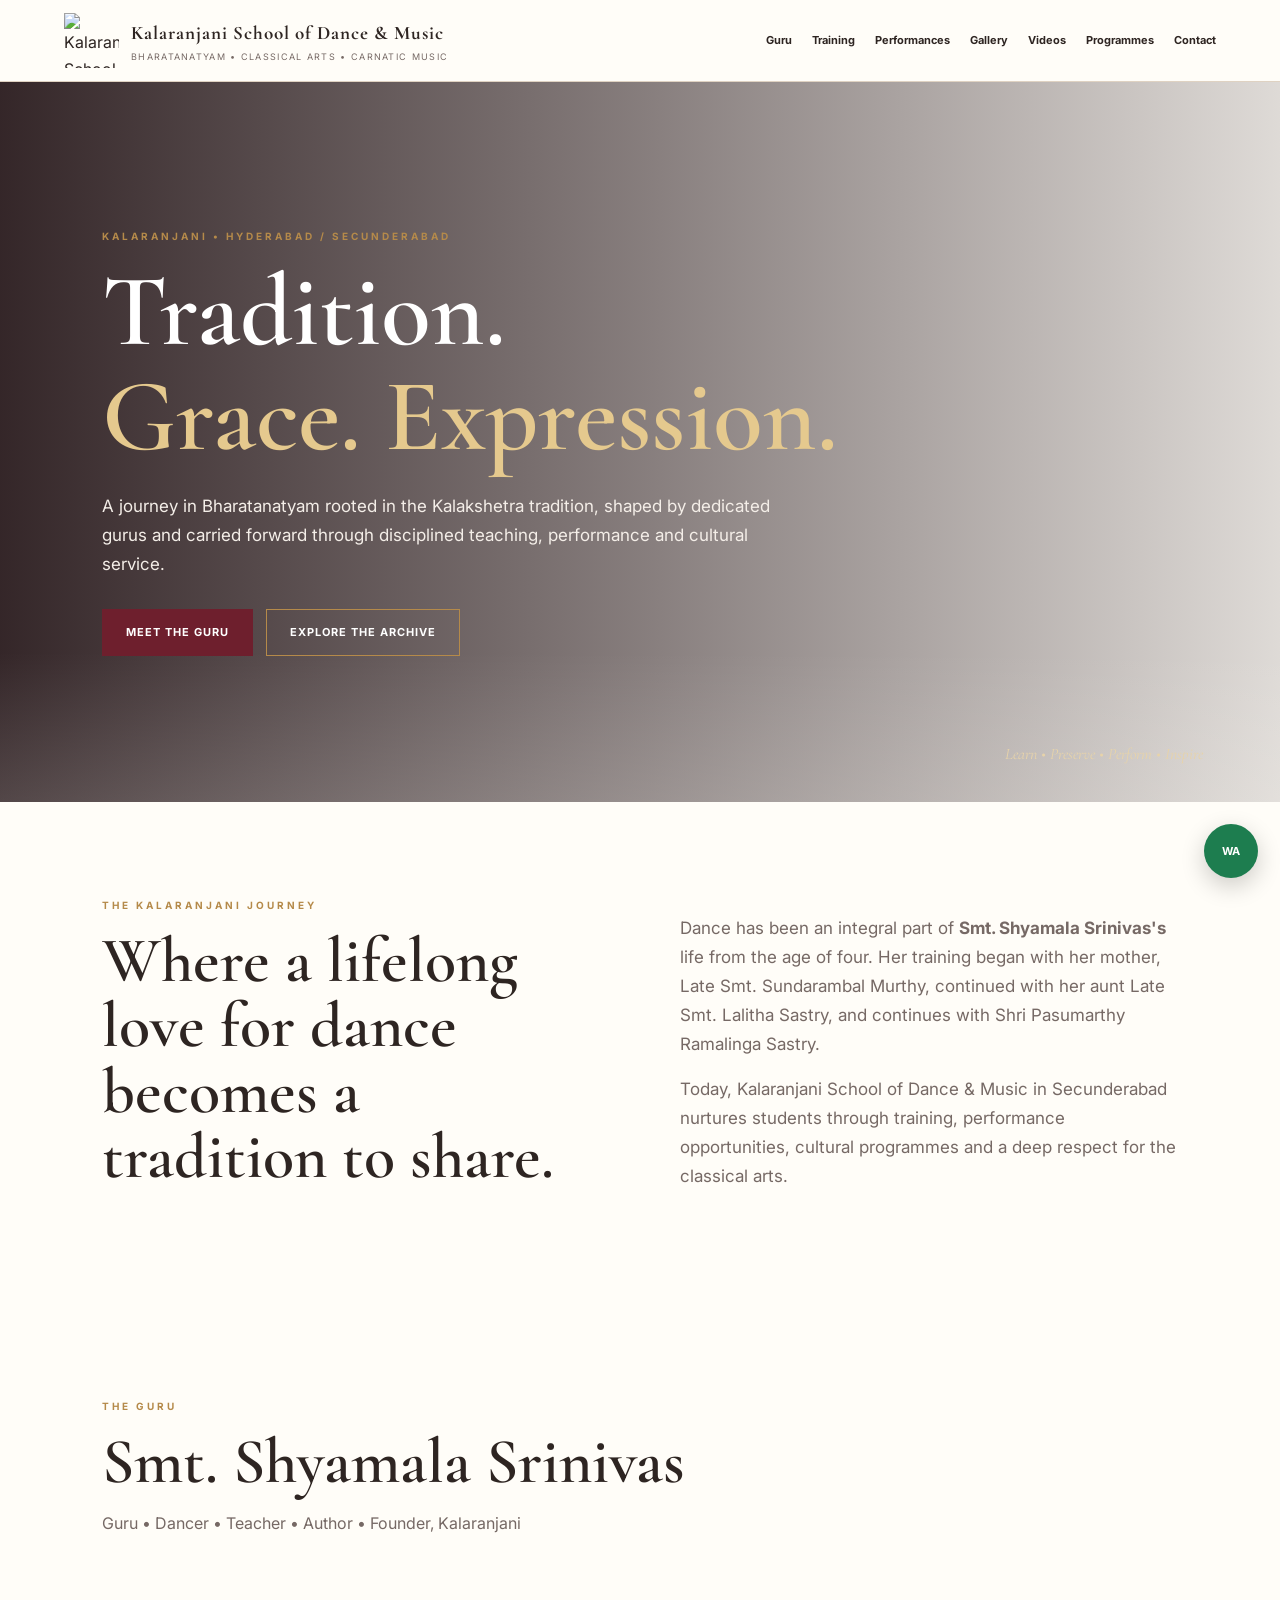
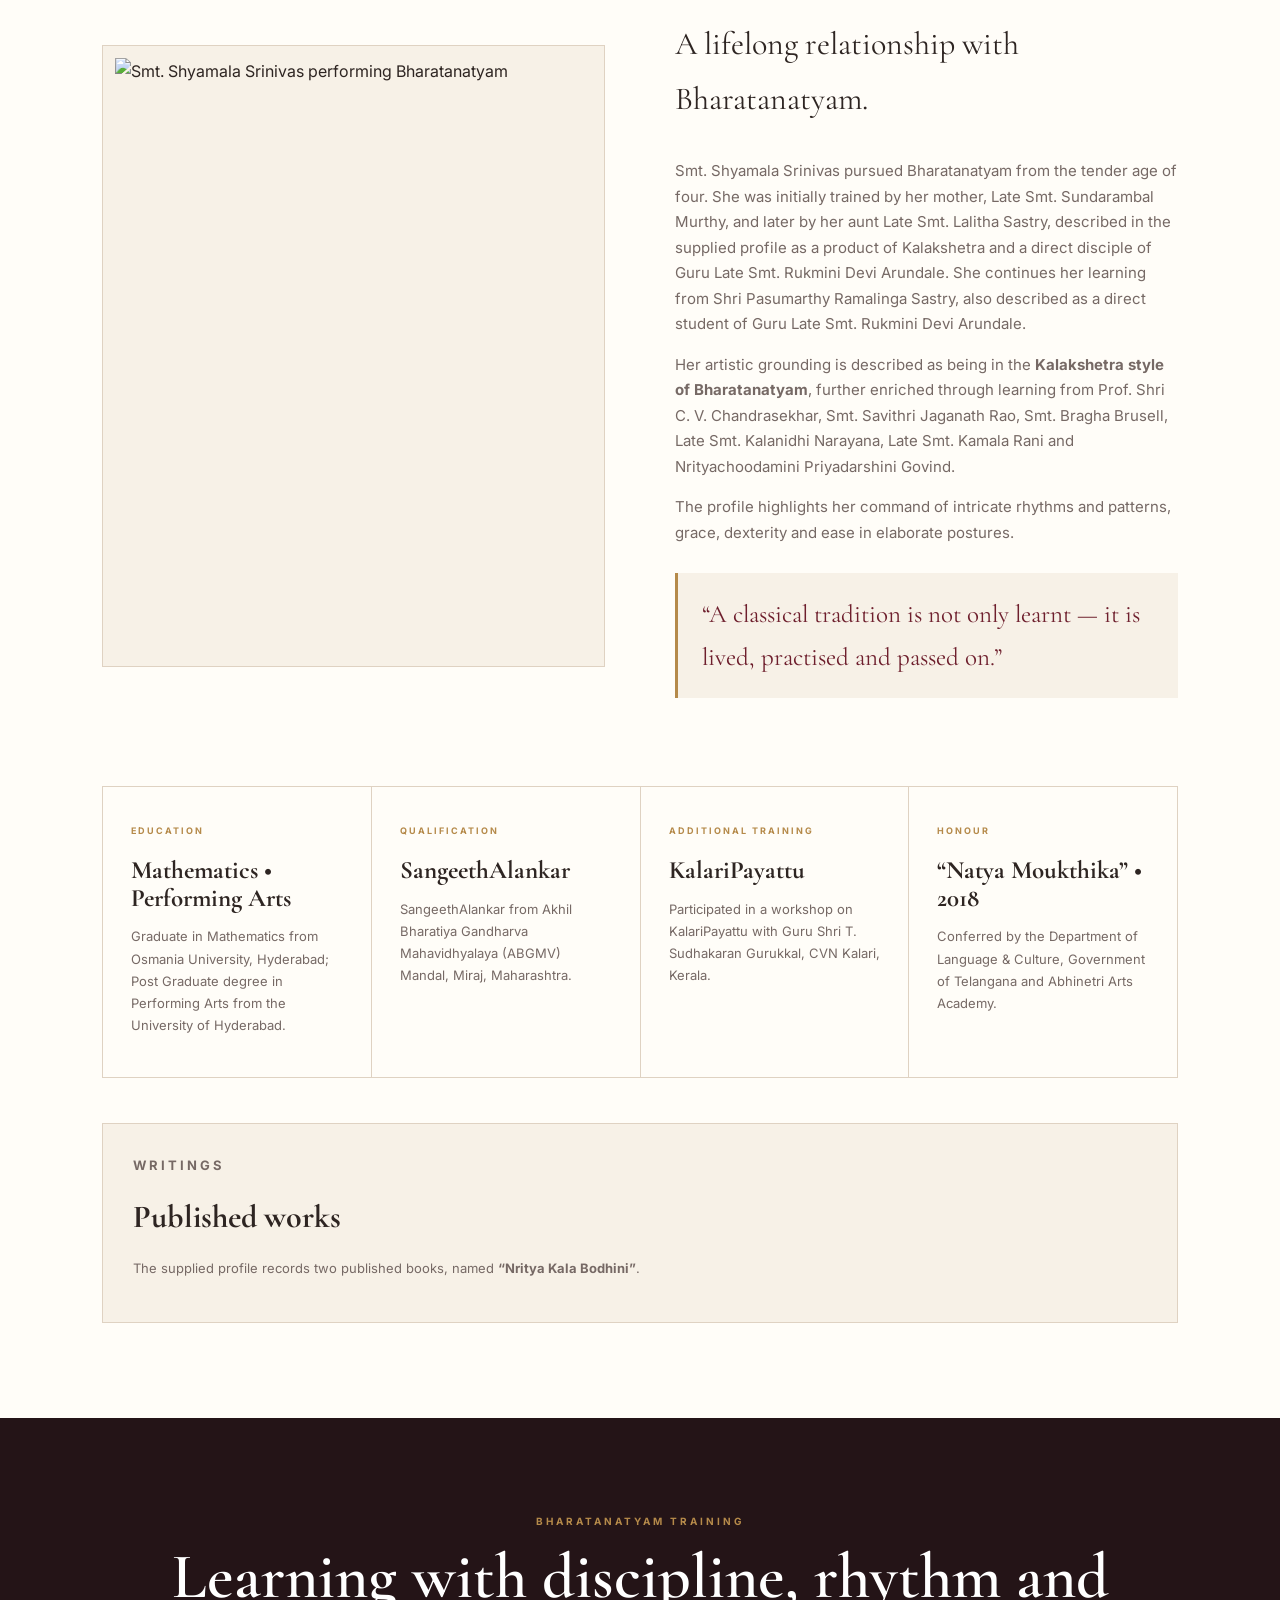
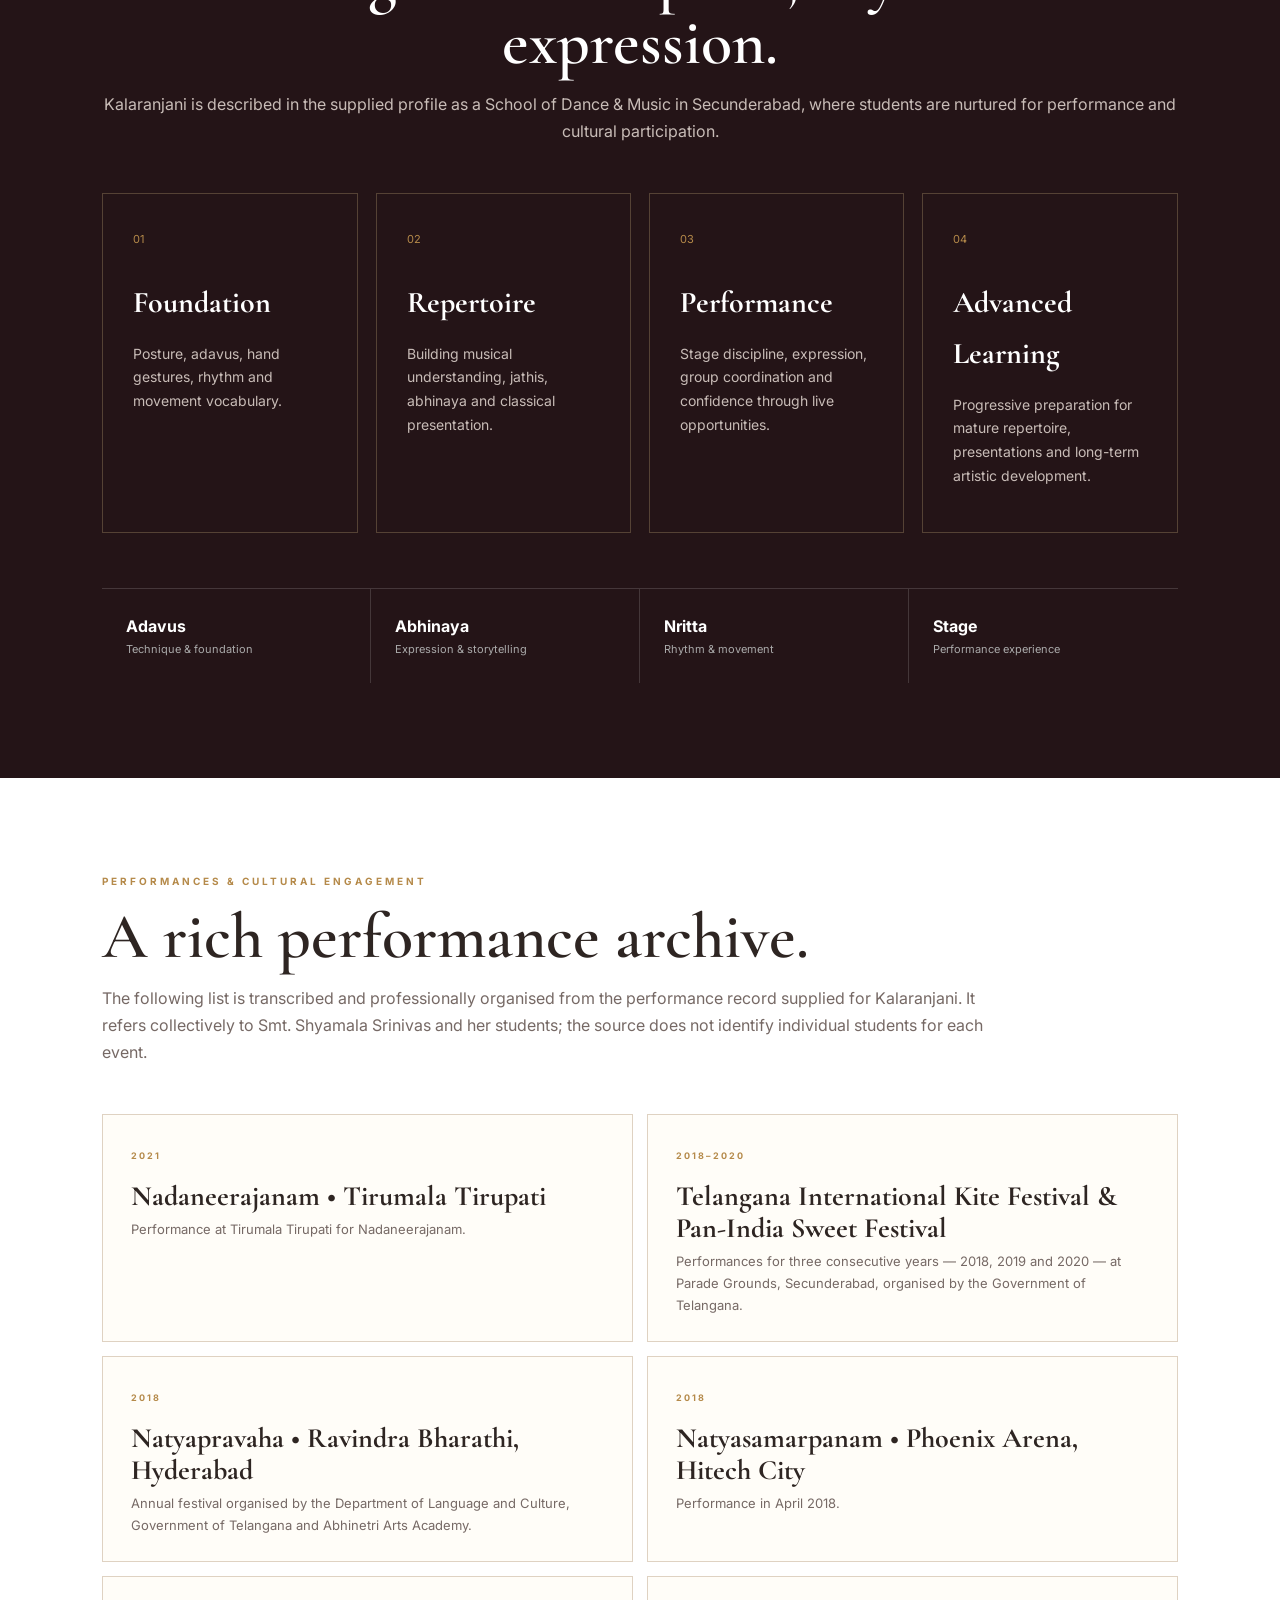
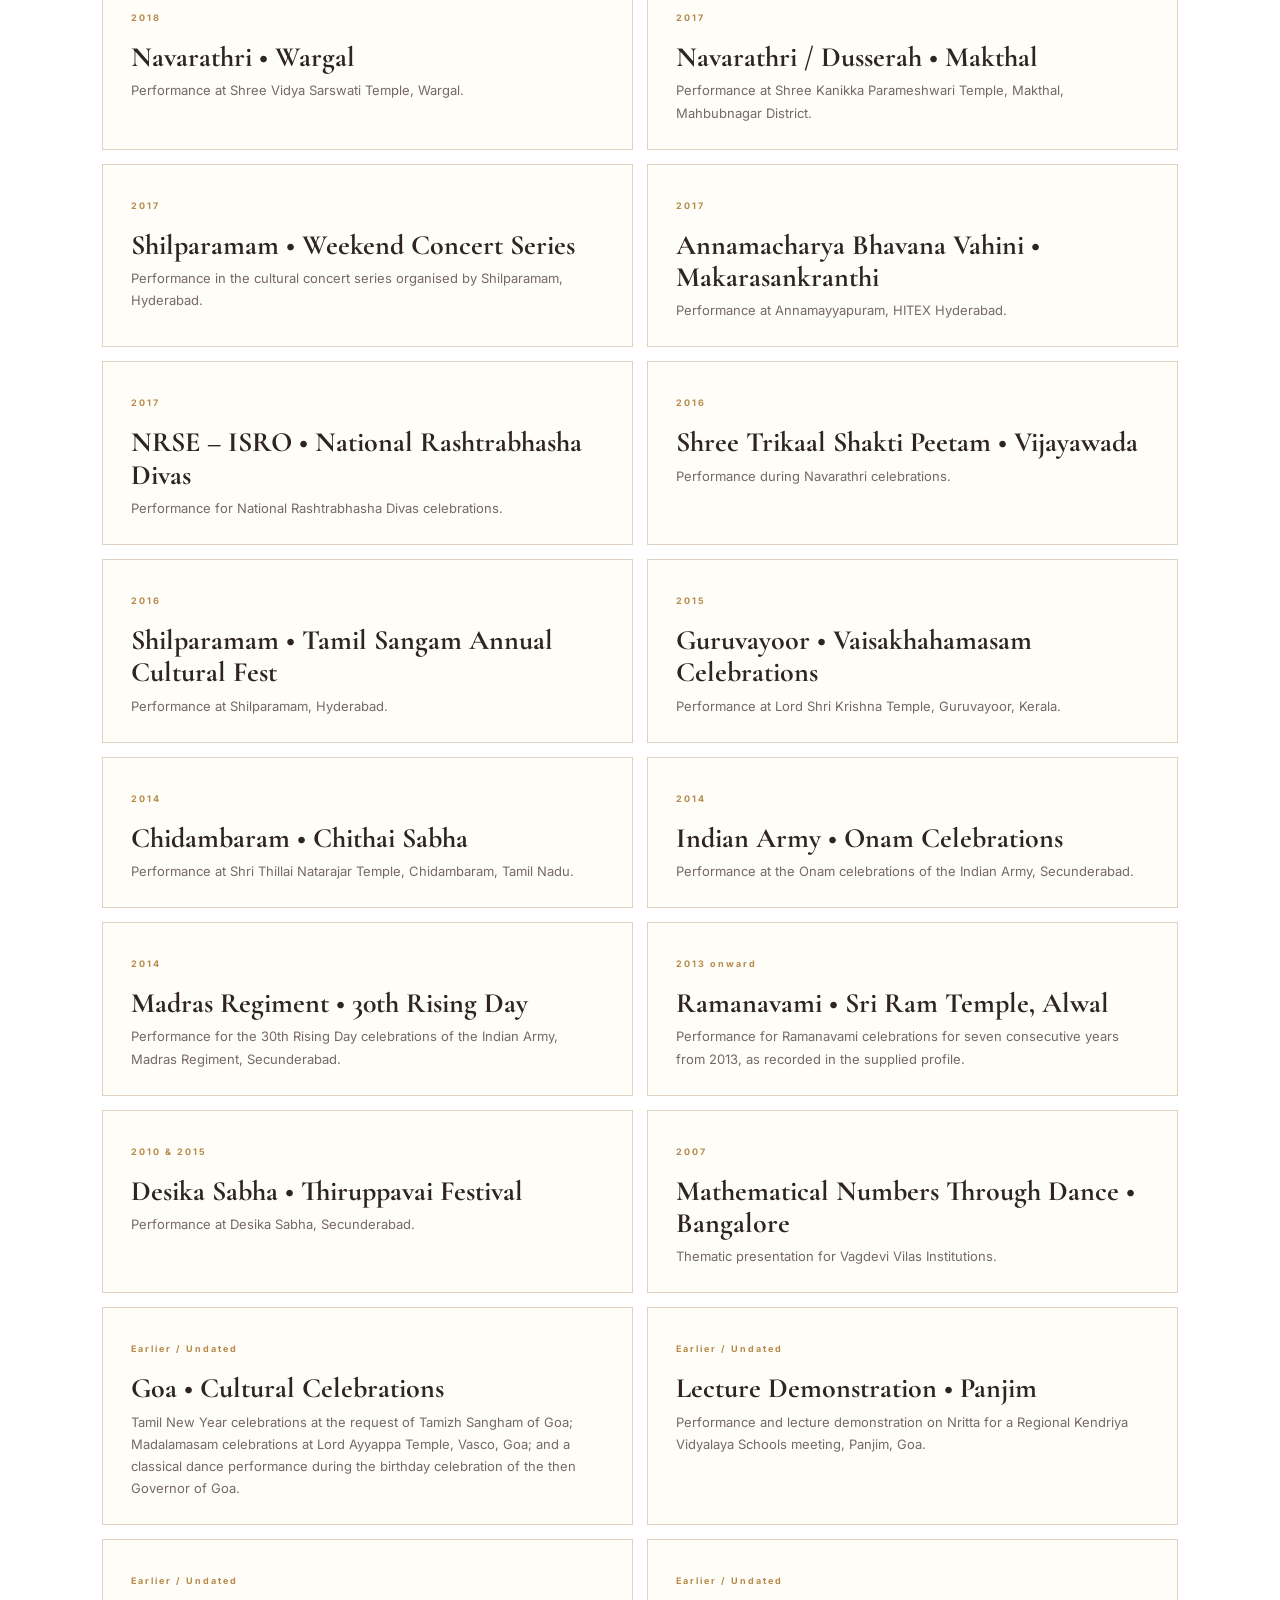
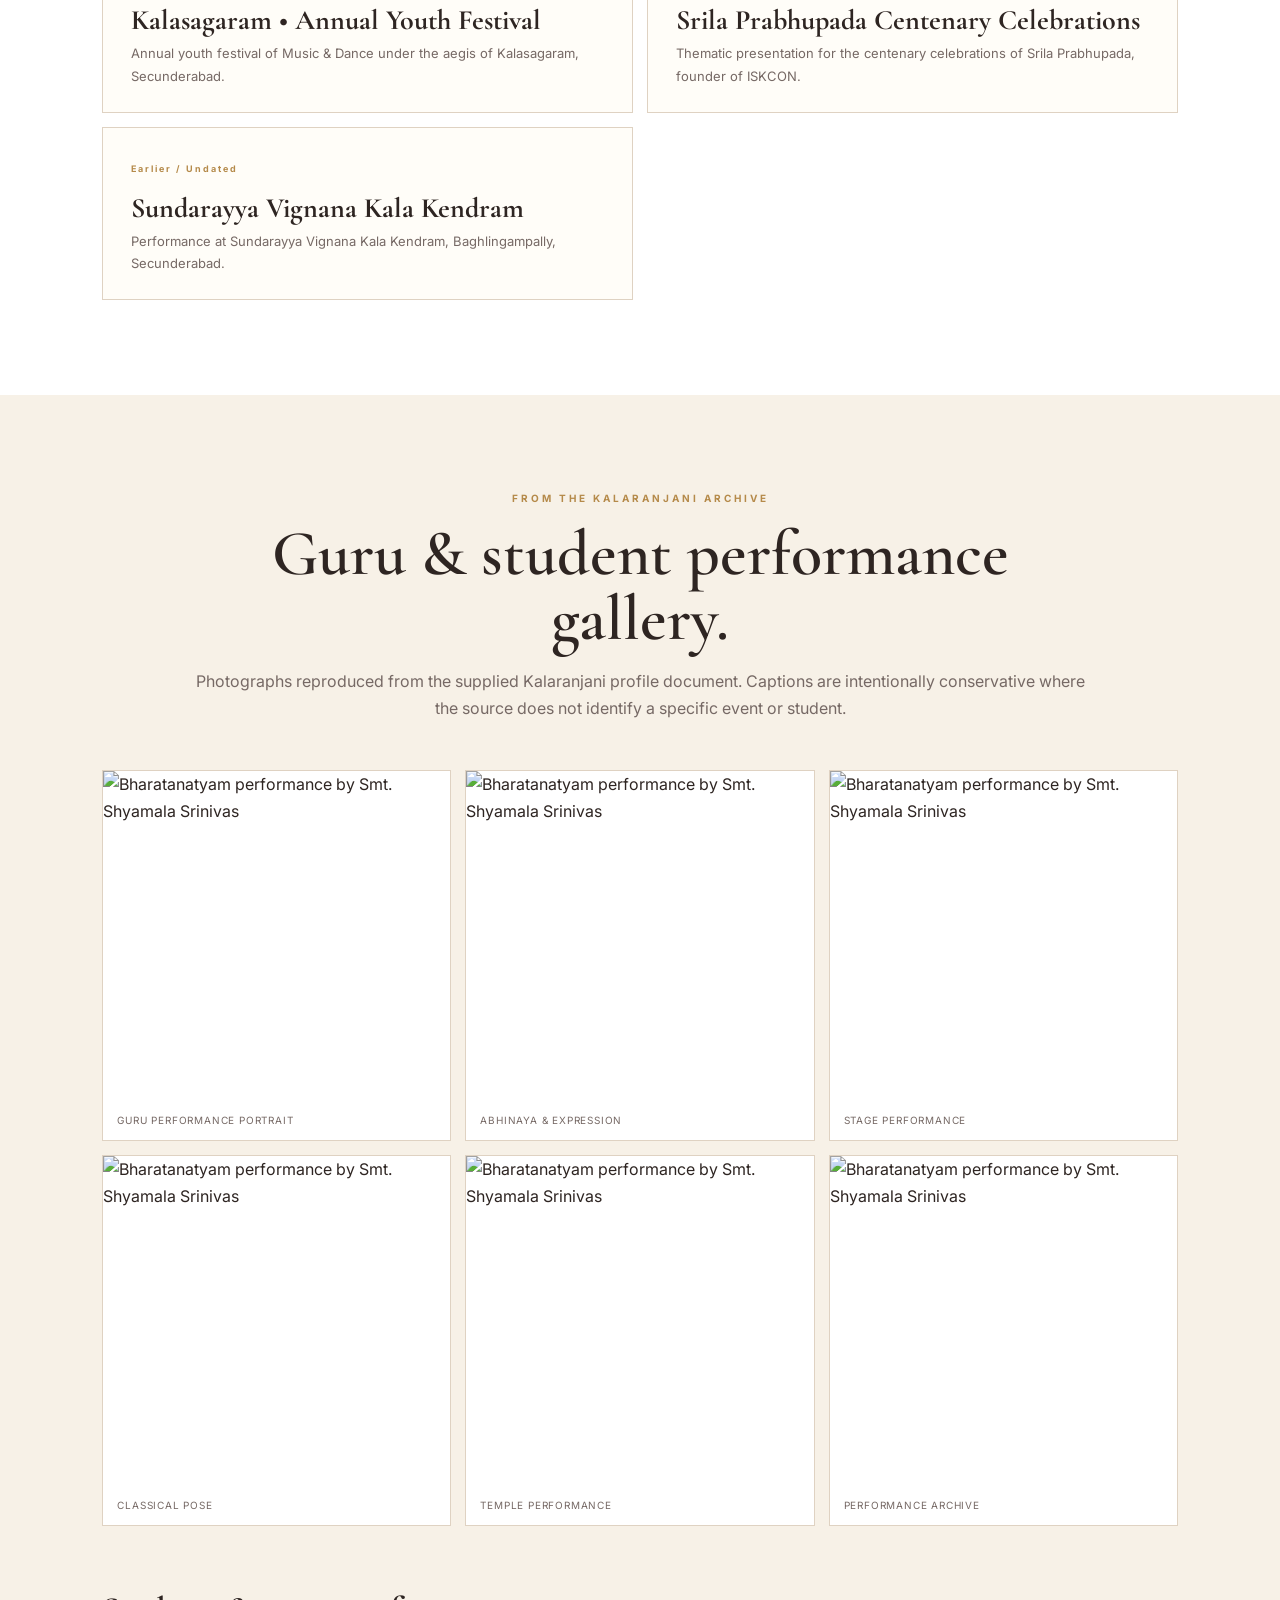
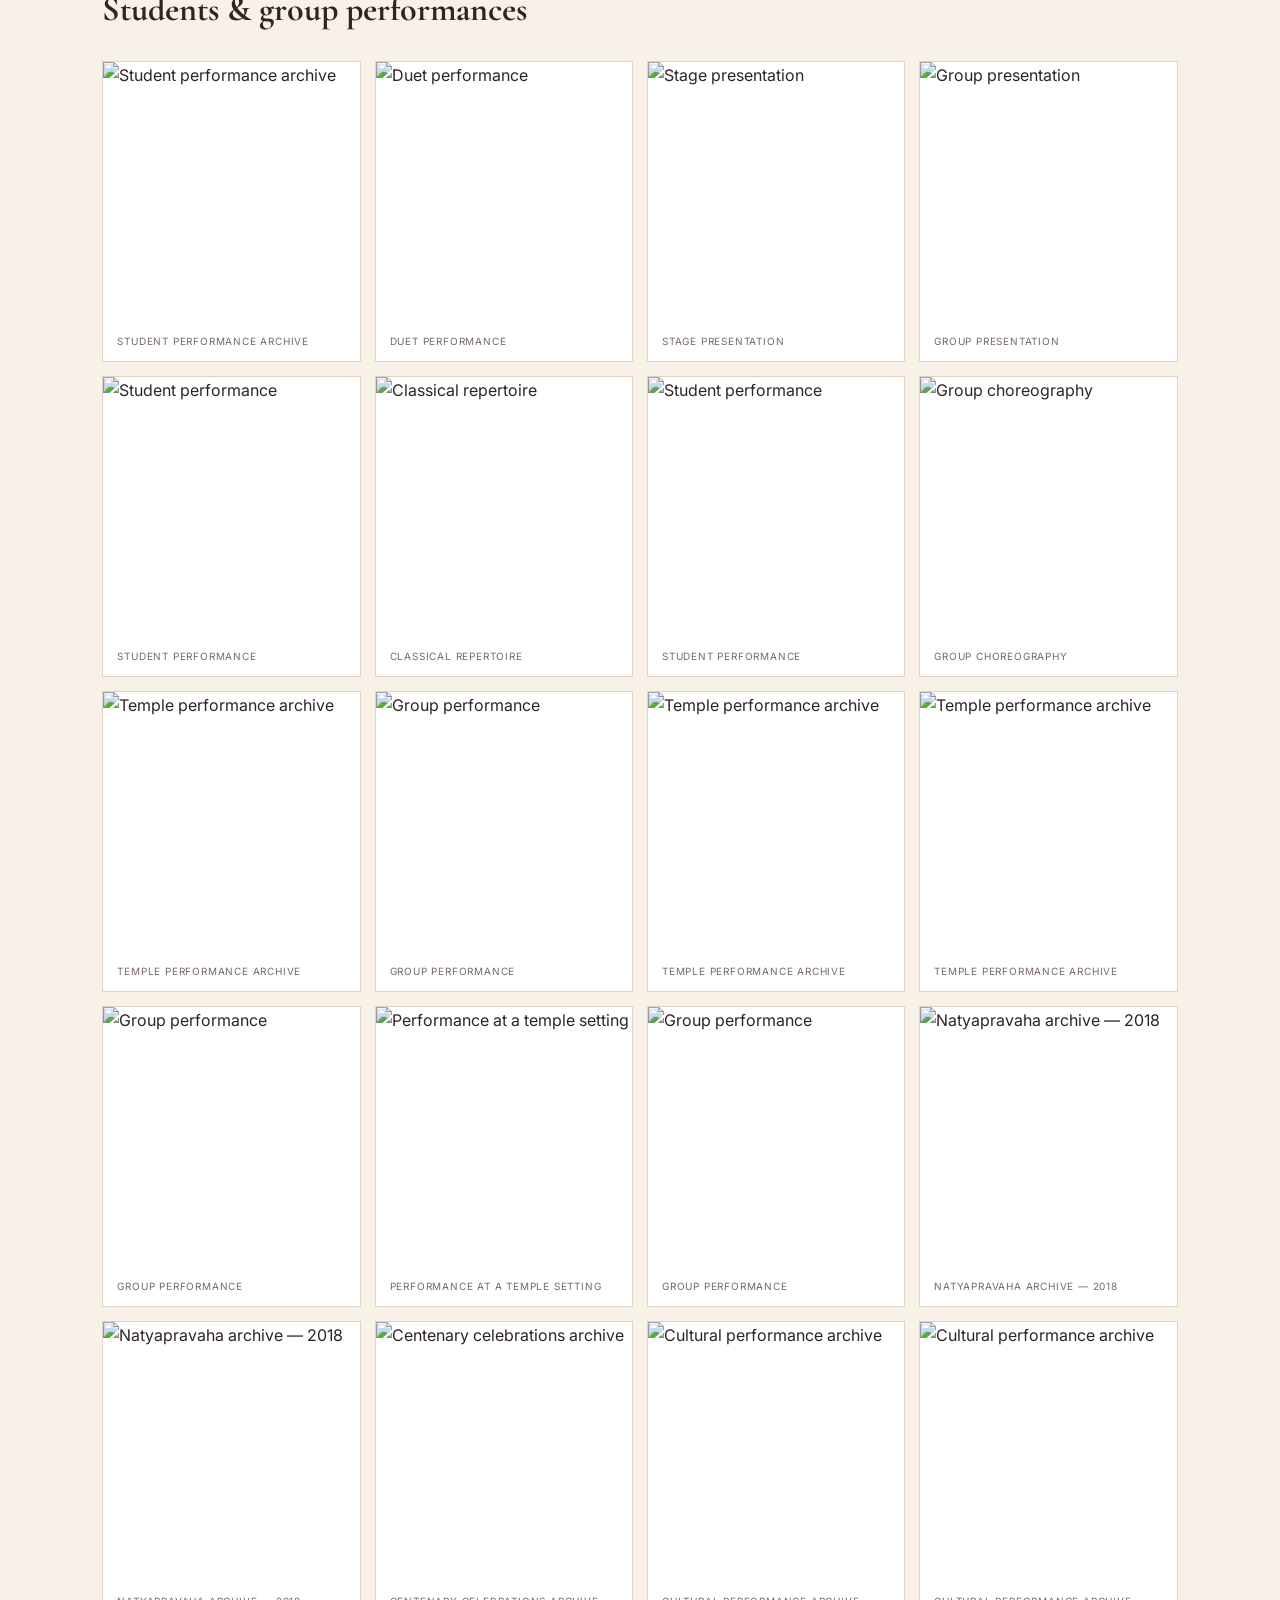
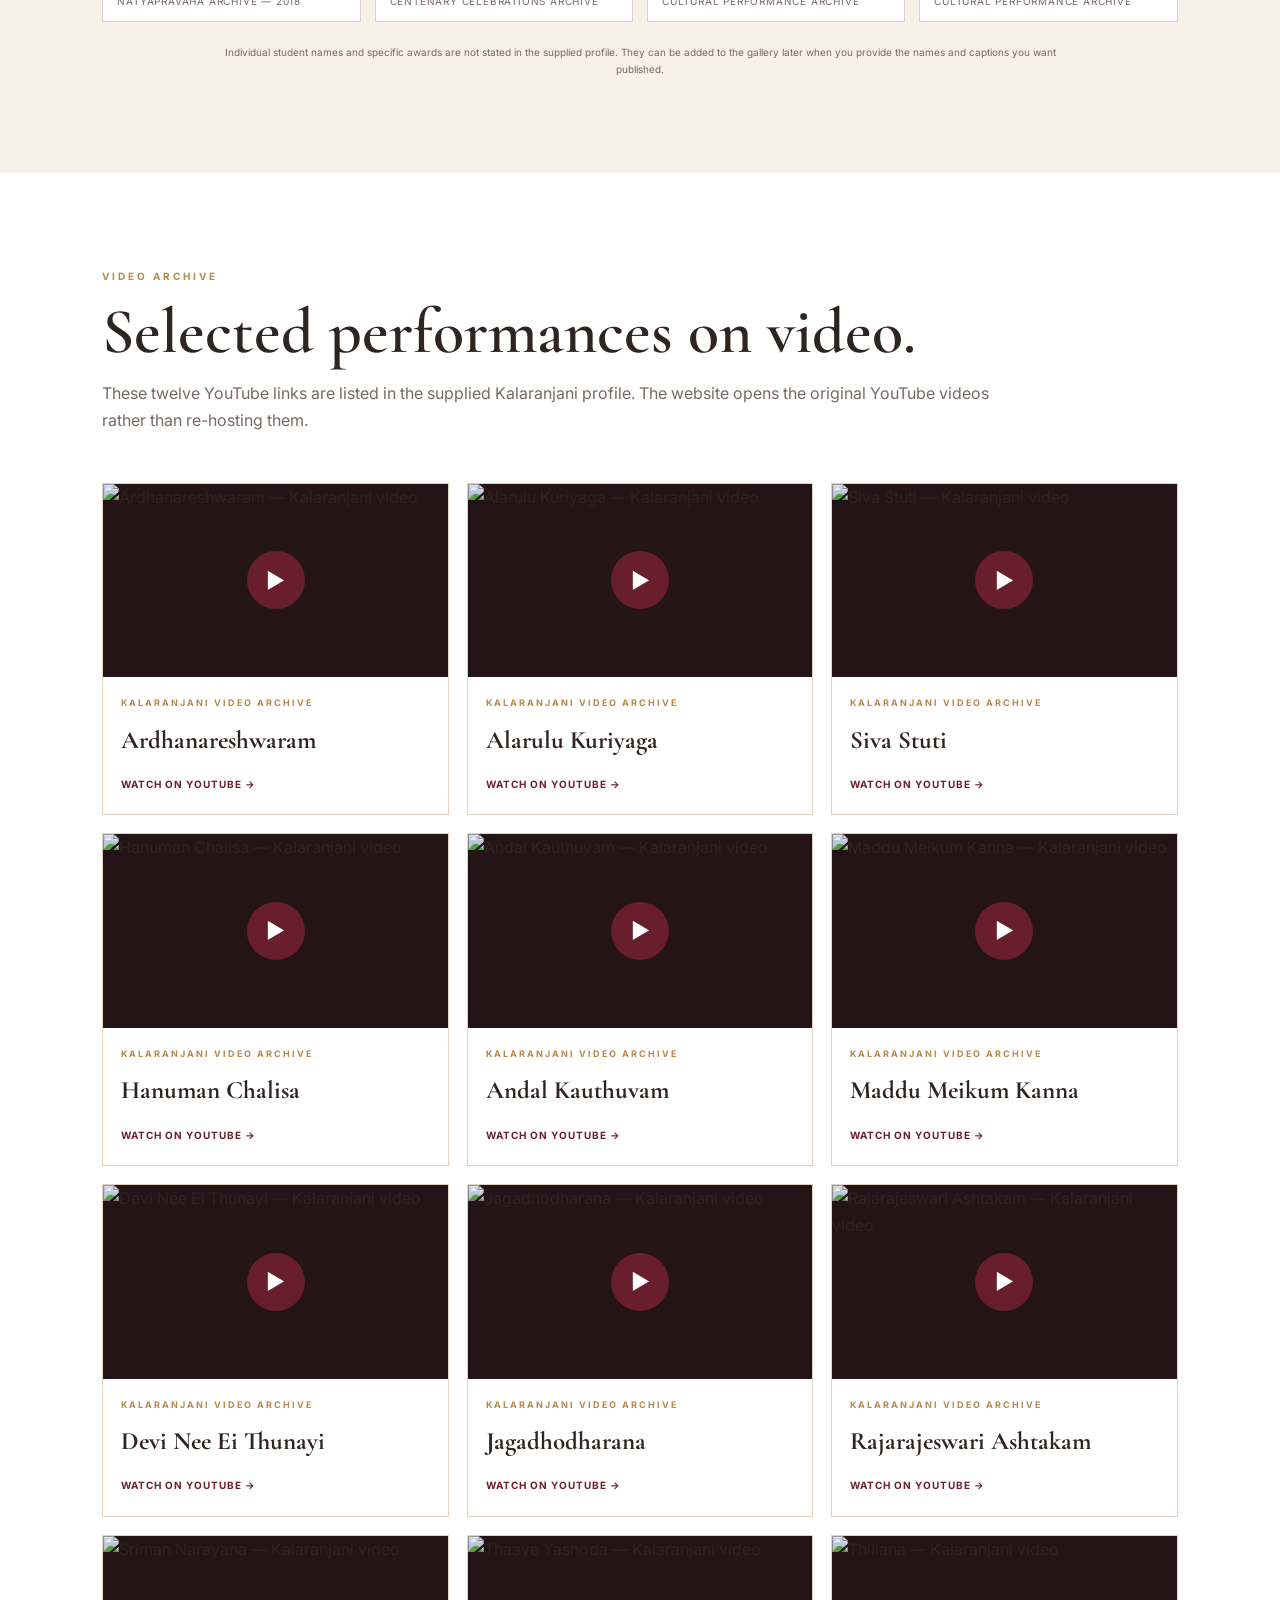
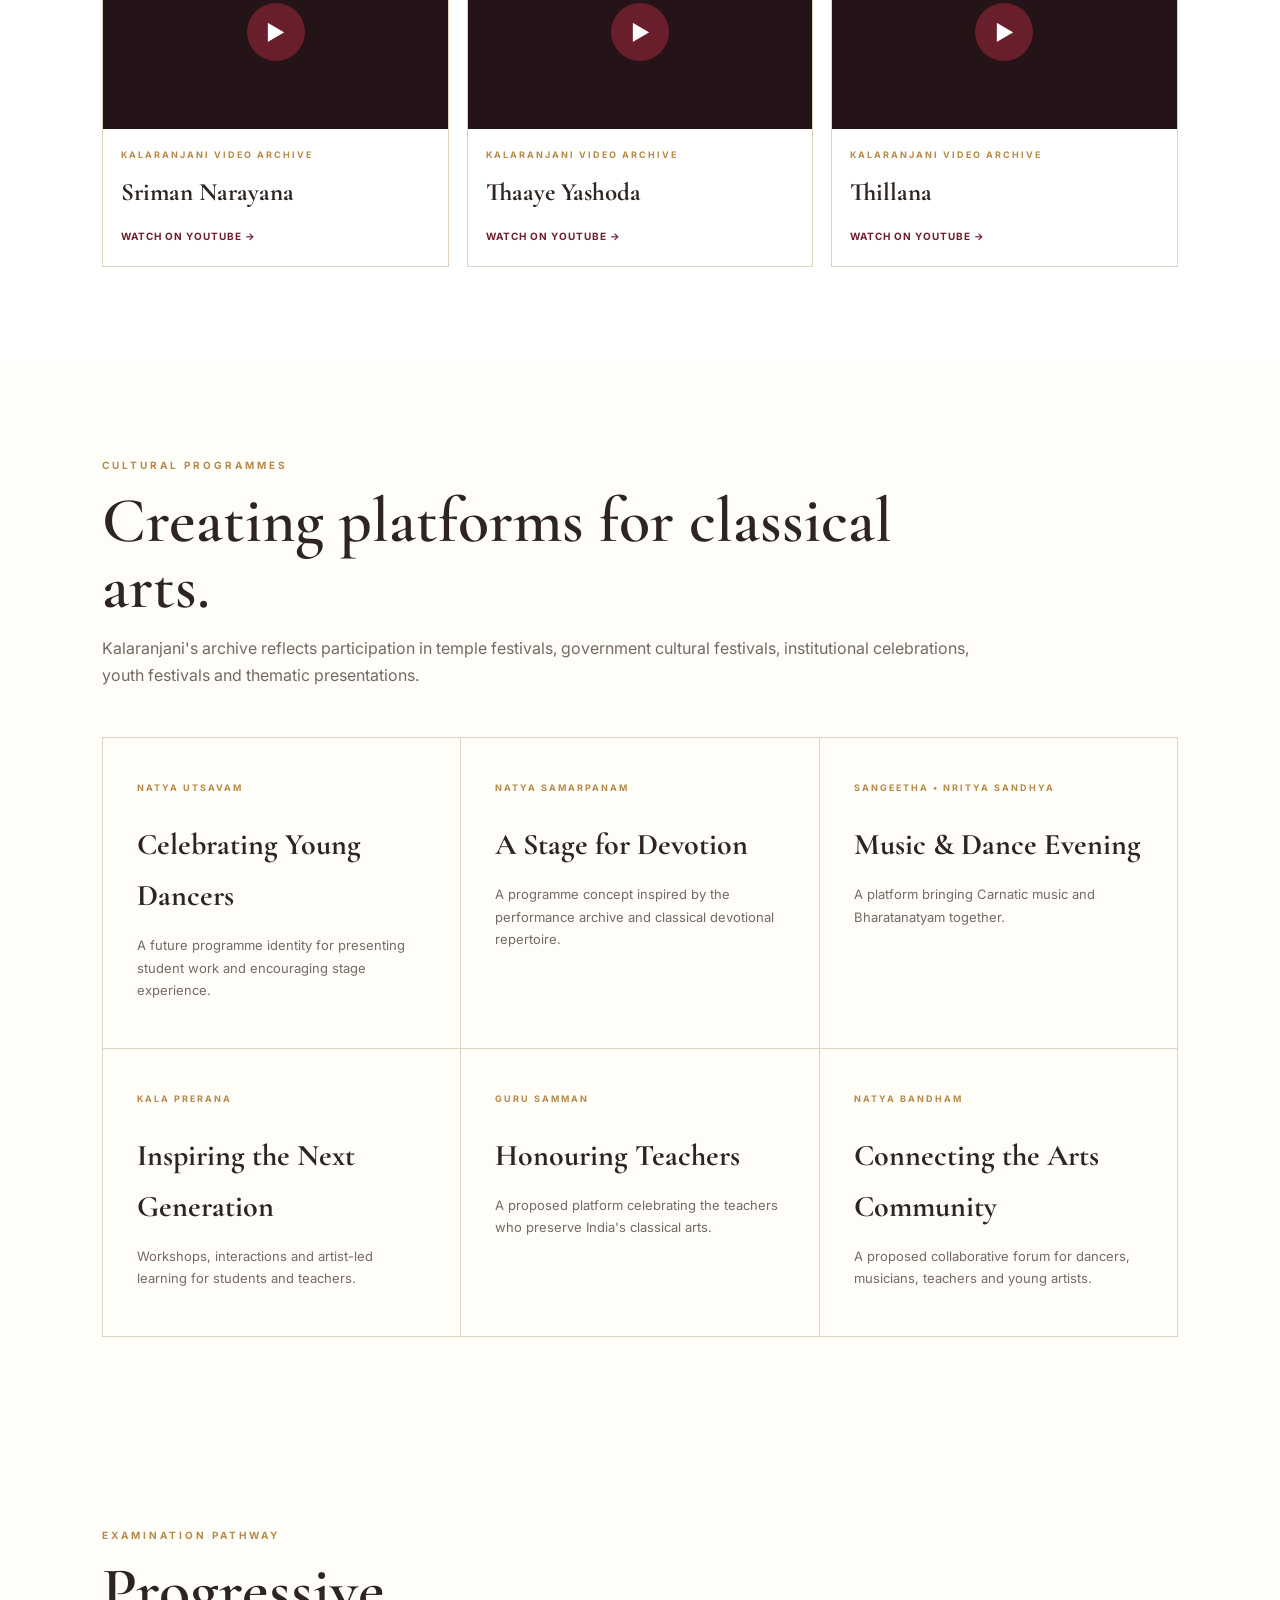
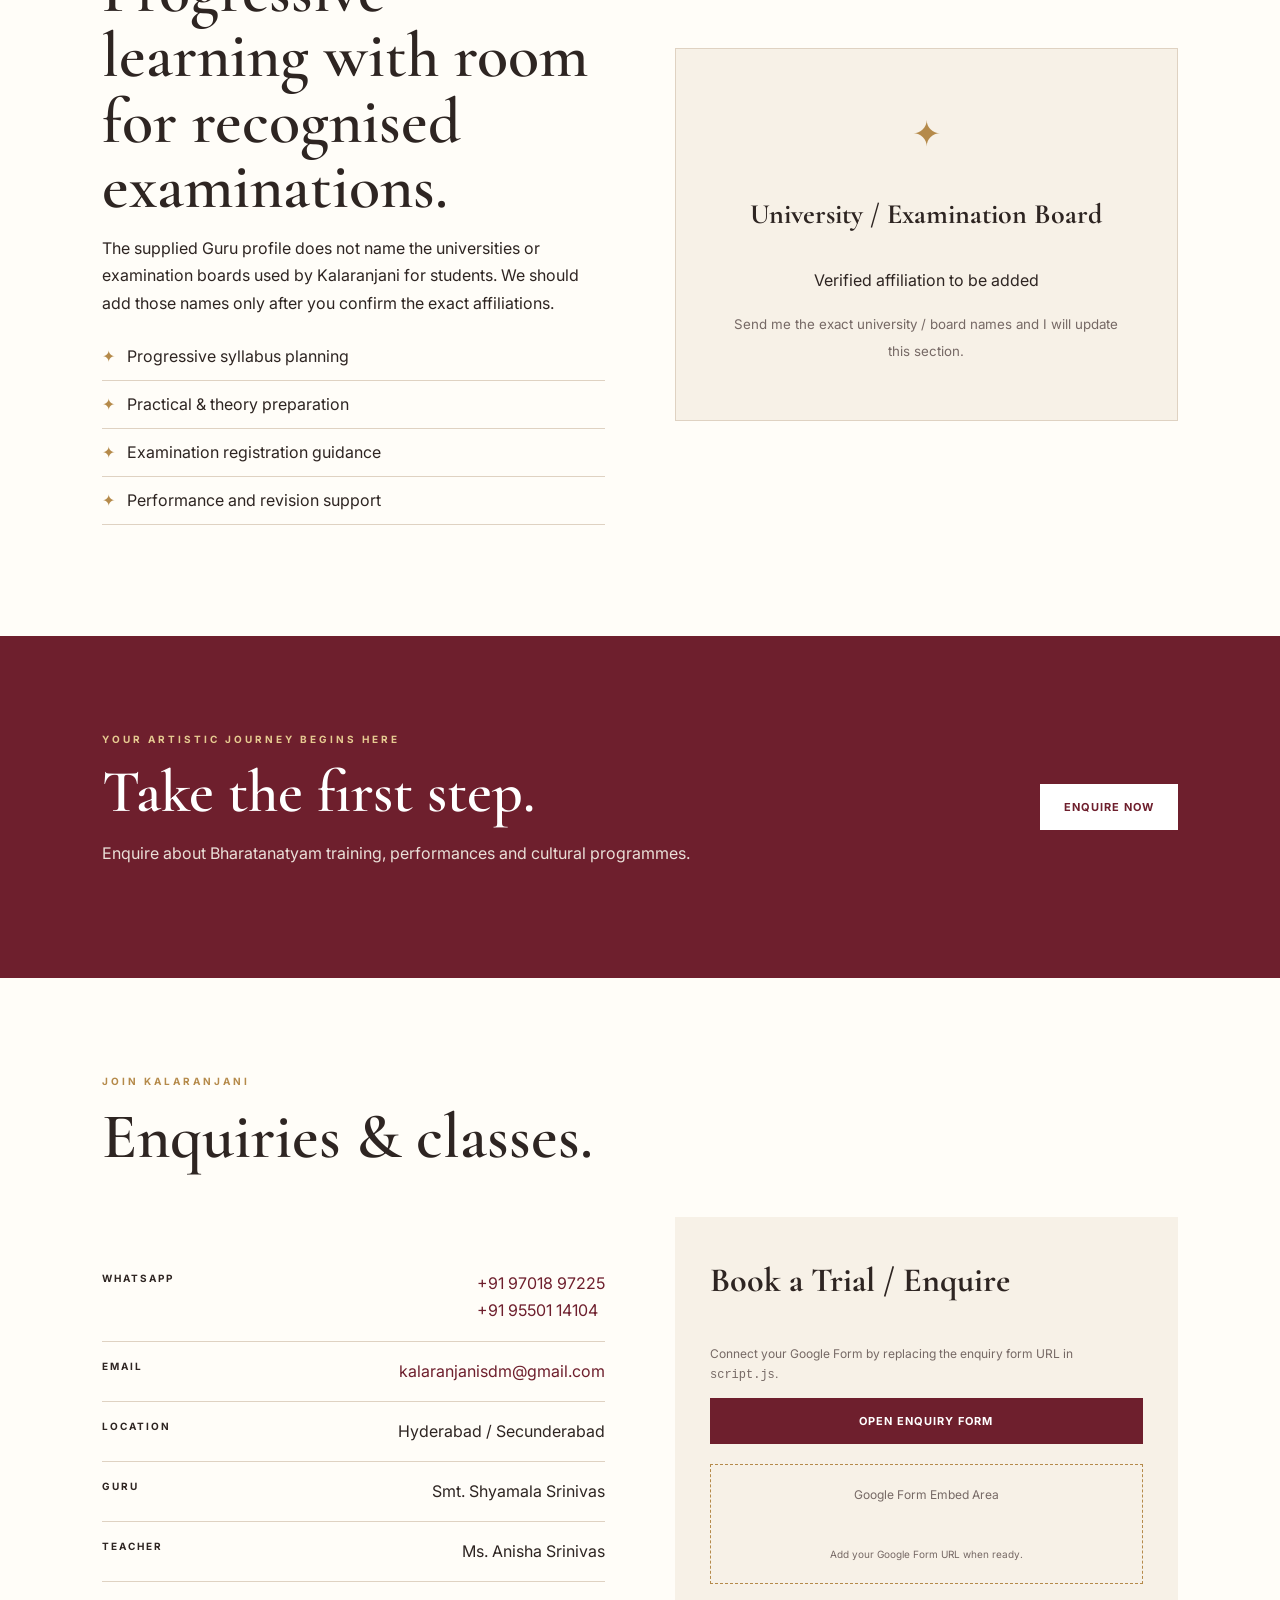
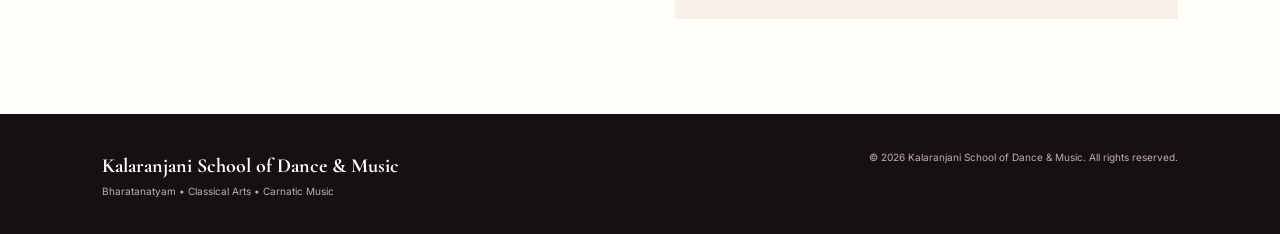
==== index.html @ af8e62bd "Add files via upload" ====
<!DOCTYPE html>
<html lang="en">
<head>
  <meta charset="UTF-8">
  <meta name="viewport" content="width=device-width, initial-scale=1.0">
  <meta name="description" content="Kalaranjani School of Dance & Music — Bharatanatyam training under Guru Smt. Shyamala Srinivas, student performances, cultural programmes and classical arts. Hyderabad / Secunderabad.">
  <title>Kalaranjani School of Dance & Music | Guru Smt. Shyamala Srinivas</title>
  <link rel="preconnect" href="https://fonts.googleapis.com">
  <link rel="preconnect" href="https://fonts.gstatic.com" crossorigin>
  <link href="https://fonts.googleapis.com/css2?family=Cormorant+Garamond:wght@500;600;700&family=Inter:wght@400;500;600;700&display=swap" rel="stylesheet">
  <link rel="stylesheet" href="style.css">
</head>
<body>
<header class="site-header">
  <a class="brand" href="#home">
    <img src="assets/kalaranjani-logo.png" alt="Kalaranjani School of Dance & Music logo">
    <div><strong>Kalaranjani School of Dance & Music</strong><span>Bharatanatyam • Classical Arts • Carnatic Music</span></div>
  </a>
  <button class="menu-toggle" aria-label="Open menu">☰</button>
  <nav class="nav">
    <a href="#guru">Guru</a><a href="#training">Training</a><a href="#performances">Performances</a>
    <a href="#gallery">Gallery</a><a href="#videos">Videos</a><a href="#programmes">Programmes</a><a href="#contact">Contact</a>
  </nav>
</header>

<main>
<section id="home" class="hero">
  <div class="hero-content">
    <p class="eyebrow">KALARANJANI • HYDERABAD / SECUNDERABAD</p>
    <h1>Tradition.<br><em>Grace. Expression.</em></h1>
    <p class="hero-copy">A journey in Bharatanatyam rooted in the Kalakshetra tradition, shaped by dedicated gurus and carried forward through disciplined teaching, performance and cultural service.</p>
    <div class="actions"><a class="btn btn-primary" href="#guru">Meet the Guru</a><a class="btn btn-ghost" href="#performances">Explore the Archive</a></div>
  </div>
  <div class="hero-note">Learn • Preserve • Perform • Inspire</div>
</section>

<section class="intro section">
  <div><p class="eyebrow">THE KALARANJANI JOURNEY</p><h2>Where a lifelong love for dance becomes a tradition to share.</h2></div>
  <div class="intro-copy"><p>Dance has been an integral part of <strong>Smt. Shyamala Srinivas's</strong> life from the age of four. Her training began with her mother, Late Smt. Sundarambal Murthy, continued with her aunt Late Smt. Lalitha Sastry, and continues with Shri Pasumarthy Ramalinga Sastry.</p><p>Today, Kalaranjani School of Dance & Music in Secunderabad nurtures students through training, performance opportunities, cultural programmes and a deep respect for the classical arts.</p></div>
</section>

<section id="guru" class="section guru-section">
  <div class="section-heading"><p class="eyebrow">THE GURU</p><h2>Smt. Shyamala Srinivas</h2><p>Guru • Dancer • Teacher • Author • Founder, Kalaranjani</p></div>
  <div class="guru-grid">
    <div class="guru-portrait"><img src="assets/gallery/guru-shyamala-01.jpeg" alt="Smt. Shyamala Srinivas performing Bharatanatyam"></div>
    <div class="guru-copy">
      <p class="lead">A lifelong relationship with Bharatanatyam.</p>
      <p>Smt. Shyamala Srinivas pursued Bharatanatyam from the tender age of four. She was initially trained by her mother, Late Smt. Sundarambal Murthy, and later by her aunt Late Smt. Lalitha Sastry, described in the supplied profile as a product of Kalakshetra and a direct disciple of Guru Late Smt. Rukmini Devi Arundale. She continues her learning from Shri Pasumarthy Ramalinga Sastry, also described as a direct student of Guru Late Smt. Rukmini Devi Arundale.</p>
      <p>Her artistic grounding is described as being in the <strong>Kalakshetra style of Bharatanatyam</strong>, further enriched through learning from Prof. Shri C. V. Chandrasekhar, Smt. Savithri Jaganath Rao, Smt. Bragha Brusell, Late Smt. Kalanidhi Narayana, Late Smt. Kamala Rani and Nrityachoodamini Priyadarshini Govind.</p>
      <p>The profile highlights her command of intricate rhythms and patterns, grace, dexterity and ease in elaborate postures.</p>
      <div class="quote">“A classical tradition is not only learnt — it is lived, practised and passed on.”</div>
    </div>
  </div>
  <div class="profile-facts">
    <article><span>EDUCATION</span><h3>Mathematics • Performing Arts</h3><p>Graduate in Mathematics from Osmania University, Hyderabad; Post Graduate degree in Performing Arts from the University of Hyderabad.</p></article>
    <article><span>QUALIFICATION</span><h3>SangeethAlankar</h3><p>SangeethAlankar from Akhil Bharatiya Gandharva Mahavidhyalaya (ABGMV) Mandal, Miraj, Maharashtra.</p></article>
    <article><span>ADDITIONAL TRAINING</span><h3>KalariPayattu</h3><p>Participated in a workshop on KalariPayattu with Guru Shri T. Sudhakaran Gurukkal, CVN Kalari, Kerala.</p></article>
    <article><span>HONOUR</span><h3>“Natya Moukthika” • 2018</h3><p>Conferred by the Department of Language & Culture, Government of Telangana and Abhinetri Arts Academy.</p></article>
  </div>
  <div class="books"><p class="eyebrow">WRITINGS</p><h3>Published works</h3><p>The supplied profile records two published books, named <strong>“Nritya Kala Bodhini”</strong>.</p></div>
</section>

<section id="training" class="section dark-section">
  <div class="section-heading center"><p class="eyebrow">BHARATANATYAM TRAINING</p><h2>Learning with discipline, rhythm and expression.</h2><p>Kalaranjani is described in the supplied profile as a School of Dance & Music in Secunderabad, where students are nurtured for performance and cultural participation.</p></div>
  <div class="cards four">
    <article class="card"><span>01</span><h3>Foundation</h3><p>Posture, adavus, hand gestures, rhythm and movement vocabulary.</p></article>
    <article class="card"><span>02</span><h3>Repertoire</h3><p>Building musical understanding, jathis, abhinaya and classical presentation.</p></article>
    <article class="card"><span>03</span><h3>Performance</h3><p>Stage discipline, expression, group coordination and confidence through live opportunities.</p></article>
    <article class="card"><span>04</span><h3>Advanced Learning</h3><p>Progressive preparation for mature repertoire, presentations and long-term artistic development.</p></article>
  </div>
  <div class="feature-strip"><div><strong>Adavus</strong><span>Technique & foundation</span></div><div><strong>Abhinaya</strong><span>Expression & storytelling</span></div><div><strong>Nritta</strong><span>Rhythm & movement</span></div><div><strong>Stage</strong><span>Performance experience</span></div></div>
</section>

<section id="performances" class="section performance-section">
  <div class="section-heading"><p class="eyebrow">PERFORMANCES & CULTURAL ENGAGEMENT</p><h2>A rich performance archive.</h2><p>The following list is transcribed and professionally organised from the performance record supplied for Kalaranjani. It refers collectively to Smt. Shyamala Srinivas and her students; the source does not identify individual students for each event.</p></div>
  <div class="timeline">
    <article><span>2021</span><h3>Nadaneerajanam • Tirumala Tirupati</h3><p>Performance at Tirumala Tirupati for Nadaneerajanam.</p></article>
    <article><span>2018–2020</span><h3>Telangana International Kite Festival & Pan-India Sweet Festival</h3><p>Performances for three consecutive years — 2018, 2019 and 2020 — at Parade Grounds, Secunderabad, organised by the Government of Telangana.</p></article>
    <article><span>2018</span><h3>Natyapravaha • Ravindra Bharathi, Hyderabad</h3><p>Annual festival organised by the Department of Language and Culture, Government of Telangana and Abhinetri Arts Academy.</p></article>
    <article><span>2018</span><h3>Natyasamarpanam • Phoenix Arena, Hitech City</h3><p>Performance in April 2018.</p></article>
    <article><span>2018</span><h3>Navarathri • Wargal</h3><p>Performance at Shree Vidya Sarswati Temple, Wargal.</p></article>
    <article><span>2017</span><h3>Navarathri / Dusserah • Makthal</h3><p>Performance at Shree Kanikka Parameshwari Temple, Makthal, Mahbubnagar District.</p></article>
    <article><span>2017</span><h3>Shilparamam • Weekend Concert Series</h3><p>Performance in the cultural concert series organised by Shilparamam, Hyderabad.</p></article>
    <article><span>2017</span><h3>Annamacharya Bhavana Vahini • Makarasankranthi</h3><p>Performance at Annamayyapuram, HITEX Hyderabad.</p></article>
    <article><span>2017</span><h3>NRSE – ISRO • National Rashtrabhasha Divas</h3><p>Performance for National Rashtrabhasha Divas celebrations.</p></article>
    <article><span>2016</span><h3>Shree Trikaal Shakti Peetam • Vijayawada</h3><p>Performance during Navarathri celebrations.</p></article>
    <article><span>2016</span><h3>Shilparamam • Tamil Sangam Annual Cultural Fest</h3><p>Performance at Shilparamam, Hyderabad.</p></article>
    <article><span>2015</span><h3>Guruvayoor • Vaisakhahamasam Celebrations</h3><p>Performance at Lord Shri Krishna Temple, Guruvayoor, Kerala.</p></article>
    <article><span>2014</span><h3>Chidambaram • Chithai Sabha</h3><p>Performance at Shri Thillai Natarajar Temple, Chidambaram, Tamil Nadu.</p></article>
    <article><span>2014</span><h3>Indian Army • Onam Celebrations</h3><p>Performance at the Onam celebrations of the Indian Army, Secunderabad.</p></article>
    <article><span>2014</span><h3>Madras Regiment • 30th Rising Day</h3><p>Performance for the 30th Rising Day celebrations of the Indian Army, Madras Regiment, Secunderabad.</p></article>
    <article><span>2013 onward</span><h3>Ramanavami • Sri Ram Temple, Alwal</h3><p>Performance for Ramanavami celebrations for seven consecutive years from 2013, as recorded in the supplied profile.</p></article>
    <article><span>2010 & 2015</span><h3>Desika Sabha • Thiruppavai Festival</h3><p>Performance at Desika Sabha, Secunderabad.</p></article>
    <article><span>2007</span><h3>Mathematical Numbers Through Dance • Bangalore</h3><p>Thematic presentation for Vagdevi Vilas Institutions.</p></article>
    <article><span>Earlier / Undated</span><h3>Goa • Cultural Celebrations</h3><p>Tamil New Year celebrations at the request of Tamizh Sangham of Goa; Madalamasam celebrations at Lord Ayyappa Temple, Vasco, Goa; and a classical dance performance during the birthday celebration of the then Governor of Goa.</p></article>
    <article><span>Earlier / Undated</span><h3>Lecture Demonstration • Panjim</h3><p>Performance and lecture demonstration on Nritta for a Regional Kendriya Vidyalaya Schools meeting, Panjim, Goa.</p></article>
    <article><span>Earlier / Undated</span><h3>Kalasagaram • Annual Youth Festival</h3><p>Annual youth festival of Music & Dance under the aegis of Kalasagaram, Secunderabad.</p></article>
    <article><span>Earlier / Undated</span><h3>Srila Prabhupada Centenary Celebrations</h3><p>Thematic presentation for the centenary celebrations of Srila Prabhupada, founder of ISKCON.</p></article>
    <article><span>Earlier / Undated</span><h3>Sundarayya Vignana Kala Kendram</h3><p>Performance at Sundarayya Vignana Kala Kendram, Baghlingampally, Secunderabad.</p></article>
  </div>
</section>

<section id="gallery" class="section gallery-section">
  <div class="section-heading center"><p class="eyebrow">FROM THE KALARANJANI ARCHIVE</p><h2>Guru & student performance gallery.</h2><p>Photographs reproduced from the supplied Kalaranjani profile document. Captions are intentionally conservative where the source does not identify a specific event or student.</p></div>
  <div class="gallery guru-gallery">
    <figure><img src="assets/gallery/guru-shyamala-01.jpeg" alt="Bharatanatyam performance by Smt. Shyamala Srinivas"><figcaption>Guru performance portrait</figcaption></figure>
    <figure><img src="assets/gallery/guru-shyamala-02.jpeg" alt="Bharatanatyam performance by Smt. Shyamala Srinivas"><figcaption>Abhinaya & expression</figcaption></figure>
    <figure><img src="assets/gallery/guru-shyamala-03.jpeg" alt="Bharatanatyam performance by Smt. Shyamala Srinivas"><figcaption>Stage performance</figcaption></figure>
    <figure><img src="assets/gallery/guru-shyamala-04.jpeg" alt="Bharatanatyam performance by Smt. Shyamala Srinivas"><figcaption>Classical pose</figcaption></figure>
    <figure><img src="assets/gallery/guru-shyamala-05.jpeg" alt="Bharatanatyam performance by Smt. Shyamala Srinivas"><figcaption>Temple performance</figcaption></figure>
    <figure><img src="assets/gallery/guru-shyamala-06.jpeg" alt="Bharatanatyam performance by Smt. Shyamala Srinivas"><figcaption>Performance archive</figcaption></figure>
  </div>
  <h3 class="gallery-subtitle">Students & group performances</h3>
  <div class="gallery student-gallery" id="studentGallery"></div>
  <p class="photo-note">Individual student names and specific awards are not stated in the supplied profile. They can be added to the gallery later when you provide the names and captions you want published.</p>
</section>

<section id="videos" class="section video-section">
  <div class="section-heading"><p class="eyebrow">VIDEO ARCHIVE</p><h2>Selected performances on video.</h2><p>These twelve YouTube links are listed in the supplied Kalaranjani profile. The website opens the original YouTube videos rather than re-hosting them.</p></div>
  <div class="video-grid" id="videoGrid"></div>
</section>

<section id="programmes" class="section">
  <div class="section-heading"><p class="eyebrow">CULTURAL PROGRAMMES</p><h2>Creating platforms for classical arts.</h2><p>Kalaranjani's archive reflects participation in temple festivals, government cultural festivals, institutional celebrations, youth festivals and thematic presentations.</p></div>
  <div class="programme-grid">
    <article><span>NATYA UTSAVAM</span><h3>Celebrating Young Dancers</h3><p>A future programme identity for presenting student work and encouraging stage experience.</p></article>
    <article><span>NATYA SAMARPANAM</span><h3>A Stage for Devotion</h3><p>A programme concept inspired by the performance archive and classical devotional repertoire.</p></article>
    <article><span>SANGEETHA • NRITYA SANDHYA</span><h3>Music & Dance Evening</h3><p>A platform bringing Carnatic music and Bharatanatyam together.</p></article>
    <article><span>KALA PRERANA</span><h3>Inspiring the Next Generation</h3><p>Workshops, interactions and artist-led learning for students and teachers.</p></article>
    <article><span>GURU SAMMAN</span><h3>Honouring Teachers</h3><p>A proposed platform celebrating the teachers who preserve India's classical arts.</p></article>
    <article><span>NATYA BANDHAM</span><h3>Connecting the Arts Community</h3><p>A proposed collaborative forum for dancers, musicians, teachers and young artists.</p></article>
  </div>
</section>

<section class="section exam">
  <div class="split"><div><p class="eyebrow">EXAMINATION PATHWAY</p><h2>Progressive learning with room for recognised examinations.</h2><p>The supplied Guru profile does not name the universities or examination boards used by Kalaranjani for students. We should add those names only after you confirm the exact affiliations.</p><ul class="check-list"><li>Progressive syllabus planning</li><li>Practical & theory preparation</li><li>Examination registration guidance</li><li>Performance and revision support</li></ul></div><div class="exam-box"><span class="seal">✦</span><h3>University / Examination Board</h3><p>Verified affiliation to be added</p><small>Send me the exact university / board names and I will update this section.</small></div></div>
</section>

<section class="section cta-section"><div><p class="eyebrow">YOUR ARTISTIC JOURNEY BEGINS HERE</p><h2>Take the first step.</h2><p>Enquire about Bharatanatyam training, performances and cultural programmes.</p></div><a class="btn btn-light" href="#contact">Enquire Now</a></section>

<section id="contact" class="section contact">
  <div class="section-heading"><p class="eyebrow">JOIN KALARANJANI</p><h2>Enquiries & classes.</h2></div>
  <div class="contact-grid"><div>
    <div class="contact-item"><strong>WhatsApp</strong><span><a href="https://wa.me/919701897225" target="_blank">+91 97018 97225</a><br><a href="https://wa.me/919550114104" target="_blank">+91 95501 14104</a></span></div>
    <div class="contact-item"><strong>Email</strong><a href="mailto:kalaranjanisdm@gmail.com">kalaranjanisdm@gmail.com</a></div>
    <div class="contact-item"><strong>Location</strong><span>Hyderabad / Secunderabad</span></div>
    <div class="contact-item"><strong>Guru</strong><span>Smt. Shyamala Srinivas</span></div>
    <div class="contact-item"><strong>Teacher</strong><span>Ms. Anisha Srinivas</span></div>
  </div><div class="form-card"><h3>Book a Trial / Enquire</h3><p>Connect your Google Form by replacing the enquiry form URL in <code>script.js</code>.</p><a class="btn btn-primary full" id="formLink" href="#" target="_blank">Open Enquiry Form</a><div class="embed-note">Google Form Embed Area<br><small>Add your Google Form URL when ready.</small></div></div></div>
</section>
</main>

<footer><div class="footer-brand"><strong>Kalaranjani School of Dance & Music</strong><span>Bharatanatyam • Classical Arts • Carnatic Music</span></div><div>© <span id="year"></span> Kalaranjani School of Dance & Music. All rights reserved.</div></footer>
<a class="floating-whatsapp" href="https://wa.me/919701897225" target="_blank" aria-label="WhatsApp">WA</a>
<script src="script.js"></script>
</body>
</html>
---- style.css ----
:root{--maroon:#6e1f2d;--deep:#241417;--gold:#b58a4a;--cream:#f7f1e7;--ivory:#fffdf8;--text:#2e2522;--muted:#766965;--line:#dfd2c2;--white:#fff}
*{box-sizing:border-box}html{scroll-behavior:smooth}body{margin:0;color:var(--text);background:var(--ivory);font-family:Inter,Arial,sans-serif;line-height:1.7}a{color:inherit;text-decoration:none}img{max-width:100%;display:block}.site-header{height:82px;padding:0 5%;display:flex;align-items:center;justify-content:space-between;background:rgba(255,253,248,.97);position:sticky;top:0;z-index:20;border-bottom:1px solid var(--line);backdrop-filter:blur(8px)}.brand{display:flex;align-items:center;gap:12px}.brand img{width:55px;height:55px;object-fit:contain}.brand strong{display:block;font-family:"Cormorant Garamond";letter-spacing:1px;font-size:19px}.brand span{display:block;font-size:9px;letter-spacing:1.3px;color:var(--muted);text-transform:uppercase}.nav{display:flex;gap:20px;font-size:11px;font-weight:700}.nav a:hover{color:var(--maroon)}.menu-toggle{display:none;background:none;border:0;font-size:25px}.hero{min-height:720px;display:flex;align-items:center;padding:90px 8%;position:relative;background:linear-gradient(90deg,rgba(35,20,23,.92),rgba(35,20,23,.55),rgba(35,20,23,.15)),url("assets/gallery/student-performance-17.jpeg") center/cover;color:white}.hero:after{content:"";position:absolute;inset:auto 0 0;height:150px;background:linear-gradient(transparent,var(--ivory));opacity:.15}.hero-content{max-width:760px;position:relative;z-index:1}.eyebrow{letter-spacing:3px;font-size:10px;font-weight:700;color:var(--gold);margin:0 0 14px;text-transform:uppercase}.hero h1,h2{font-family:"Cormorant Garamond",Georgia,serif;font-weight:600;line-height:1.02}.hero h1{font-size:clamp(60px,8vw,108px);margin:0 0 24px}.hero h1 em{color:#e5c98e;font-style:normal}.hero-copy{font-size:17px;max-width:680px;color:#f4eee8}.actions{display:flex;gap:13px;margin-top:30px}.btn{display:inline-flex;align-items:center;justify-content:center;padding:13px 23px;border:1px solid var(--gold);font-size:11px;font-weight:700;letter-spacing:1px;text-transform:uppercase;transition:.2s}.btn-primary{background:var(--maroon);color:#fff;border-color:var(--maroon)}.btn-primary:hover{background:#521520}.btn-ghost{color:white}.btn-ghost:hover{background:#fff;color:var(--deep)}.btn-light{background:white;color:var(--maroon);border-color:white}.hero-note{position:absolute;right:6%;bottom:34px;font-family:"Cormorant Garamond";font-style:italic;color:#e7d3aa;z-index:2}.section{padding:95px 8%;max-width:1440px;margin:auto}.intro{display:grid;grid-template-columns:1fr 1fr;gap:80px;align-items:start}.intro h2,.section-heading h2,.split h2,.cta-section h2{font-size:clamp(42px,5vw,66px);margin:0}.intro-copy{font-size:17px;color:var(--muted);max-width:650px}.section-heading{max-width:900px;margin-bottom:48px}.section-heading.center{text-align:center;margin-left:auto;margin-right:auto}.section-heading>p:last-child{color:var(--muted)}.guru-grid,.split,.contact-grid{display:grid;grid-template-columns:1fr 1fr;gap:70px;align-items:center}.guru-portrait{background:var(--cream);padding:12px;border:1px solid var(--line)}.guru-portrait img{width:100%;aspect-ratio:4/5;object-fit:cover}.guru-copy{font-size:15px;color:var(--muted)}.lead{font-family:"Cormorant Garamond";font-size:32px;color:var(--text)}.quote{margin:28px 0;padding:20px 24px;border-left:3px solid var(--gold);font-family:"Cormorant Garamond";font-size:25px;color:var(--maroon);background:var(--cream)}.profile-facts{display:grid;grid-template-columns:repeat(4,1fr);gap:1px;background:var(--line);margin-top:60px;border:1px solid var(--line)}.profile-facts article{background:var(--ivory);padding:28px}.profile-facts span{font-size:9px;letter-spacing:2px;color:var(--gold);font-weight:700}.profile-facts h3{font-family:"Cormorant Garamond";font-size:25px;line-height:1.1;margin:15px 0 8px}.profile-facts p,.books p{font-size:13px;color:var(--muted)}.books{margin-top:45px;padding:30px;background:var(--cream);border:1px solid var(--line)}.books h3{font-family:"Cormorant Garamond";font-size:32px;margin:0}.dark-section{max-width:none;background:var(--deep);color:white}.dark-section .section-heading{max-width:1100px;margin-left:auto;margin-right:auto}.dark-section .section-heading>p:last-child{color:#c8bcb7}.cards{display:grid;gap:18px;max-width:1400px;margin:auto}.cards.four{grid-template-columns:repeat(4,1fr)}.card{border:1px solid rgba(229,201,142,.25);padding:30px;min-height:240px}.card span{color:var(--gold);font-size:11px}.card h3{font-family:"Cormorant Garamond";font-size:30px;margin:25px 0 10px}.card p{color:#c8bcb7;font-size:14px}.feature-strip{max-width:1400px;margin:55px auto 0;border-top:1px solid rgba(255,255,255,.15);display:grid;grid-template-columns:repeat(4,1fr)}.feature-strip div{padding:24px;border-right:1px solid rgba(255,255,255,.15)}.feature-strip div:last-child{border:0}.feature-strip strong,.feature-strip span{display:block}.feature-strip span{color:#aaa;font-size:11px}.performance-section{background:#fff}.timeline{display:grid;grid-template-columns:repeat(2,1fr);gap:14px}.timeline article{border:1px solid var(--line);padding:25px 28px;background:var(--ivory);transition:.2s}.timeline article:hover{transform:translateY(-2px);box-shadow:0 12px 30px rgba(60,30,20,.08)}.timeline span{font-size:9px;letter-spacing:2px;color:var(--gold);font-weight:700}.timeline h3{font-family:"Cormorant Garamond";font-size:28px;line-height:1.15;margin:12px 0 6px}.timeline p{font-size:13px;color:var(--muted);margin:0}.gallery-section{background:var(--cream);max-width:none}.gallery{max-width:1400px;margin:auto;display:grid;grid-template-columns:repeat(3,1fr);gap:14px}.gallery figure{margin:0;background:white;border:1px solid var(--line);overflow:hidden}.gallery figure img{width:100%;height:330px;object-fit:cover;transition:.3s}.gallery figure:hover img{transform:scale(1.025)}.gallery figcaption{padding:11px 14px;font-size:10px;letter-spacing:.8px;color:var(--muted);text-transform:uppercase}.gallery-subtitle{max-width:1400px;margin:55px auto 22px;font-family:"Cormorant Garamond";font-size:34px}.student-gallery{grid-template-columns:repeat(4,1fr)}.student-gallery figure img{height:260px}.photo-note{text-align:center;font-size:10px;color:var(--muted);margin:22px auto 0;max-width:850px}.video-section{background:#fff}.video-grid{display:grid;grid-template-columns:repeat(3,1fr);gap:18px}.video-card{border:1px solid var(--line);background:white;overflow:hidden}.video-thumb{position:relative;display:block;background:#241417}.video-thumb img{width:100%;aspect-ratio:16/9;object-fit:cover;opacity:.92}.play{position:absolute;left:50%;top:50%;transform:translate(-50%,-50%);width:58px;height:58px;border-radius:50%;display:grid;place-items:center;background:rgba(110,31,45,.92);color:white;font-size:21px}.video-body{padding:18px}.video-body .tag{font-size:9px;letter-spacing:2px;color:var(--gold);font-weight:700}.video-body h3{font-family:"Cormorant Garamond";font-size:25px;margin:8px 0}.video-body a{font-size:10px;text-transform:uppercase;letter-spacing:1px;color:var(--maroon);font-weight:700}.programme-grid{display:grid;grid-template-columns:repeat(3,1fr);gap:1px;background:var(--line);border:1px solid var(--line)}.programme-grid article{background:var(--ivory);padding:34px;min-height:210px}.programme-grid span{font-size:9px;letter-spacing:2px;color:var(--gold);font-weight:700}.programme-grid h3{font-family:"Cormorant Garamond";font-size:30px;margin:20px 0 8px}.programme-grid p{font-size:13px;color:var(--muted)}.check-list{padding:0;list-style:none}.check-list li{padding:10px 0;border-bottom:1px solid var(--line)}.check-list li:before{content:"✦";color:var(--gold);margin-right:12px}.exam-box{background:var(--cream);padding:55px;text-align:center;border:1px solid var(--line)}.seal{font-size:35px;color:var(--gold)}.exam-box h3{font-family:"Cormorant Garamond";font-size:28px}.exam-box small{color:var(--muted)}.cta-section{max-width:none;background:var(--maroon);color:white;display:flex;align-items:center;justify-content:space-between;gap:30px}.cta-section .eyebrow{color:#e6ca91}.cta-section h2{font-size:60px}.cta-section p{color:#eadfd8}.contact-item{padding:16px 0;border-bottom:1px solid var(--line);display:flex;justify-content:space-between;gap:20px}.contact-item strong{font-size:10px;letter-spacing:2px;text-transform:uppercase}.contact-item a{color:var(--maroon)}.form-card{background:var(--cream);padding:35px}.form-card h3{font-family:"Cormorant Garamond";font-size:34px;margin-top:0}.form-card p{font-size:12px;color:var(--muted)}.full{width:100%}.embed-note{margin-top:20px;min-height:120px;border:1px dashed var(--gold);display:grid;place-items:center;text-align:center;color:var(--muted);font-size:12px}footer{padding:35px 8%;background:#171012;color:#bdb0ab;display:flex;justify-content:space-between;gap:20px;font-size:10px}.footer-brand strong,.footer-brand span{display:block}.footer-brand strong{font-family:"Cormorant Garamond";font-size:20px;color:white}.floating-whatsapp{position:fixed;right:22px;bottom:22px;width:54px;height:54px;border-radius:50%;display:grid;place-items:center;background:#1d7d4f;color:white;z-index:30;box-shadow:0 8px 24px rgba(0,0,0,.2);font-size:11px;font-weight:700}
@media(max-width:1000px){.nav{display:none;position:absolute;top:82px;left:0;right:0;background:var(--ivory);padding:20px 6%;flex-direction:column;border-bottom:1px solid var(--line)}.nav.open{display:flex}.menu-toggle{display:block}.intro,.guru-grid,.split,.contact-grid{grid-template-columns:1fr;gap:35px}.cards.four,.profile-facts,.feature-strip{grid-template-columns:1fr 1fr}.programme-grid,.video-grid,.gallery{grid-template-columns:1fr 1fr}.student-gallery{grid-template-columns:1fr 1fr}.timeline{grid-template-columns:1fr}.hero{min-height:650px;padding:70px 7%}.hero h1{font-size:65px}.cta-section{display:block}.cta-section .btn{margin-top:20px}}
@media(max-width:560px){.site-header{padding:0 4%}.brand img{width:45px;height:45px}.brand strong{font-size:15px}.brand span{font-size:7px}.section{padding:70px 6%}.hero h1{font-size:54px}.cards.four,.profile-facts,.feature-strip,.programme-grid,.video-grid,.gallery,.student-gallery{grid-template-columns:1fr}.gallery figure img,.student-gallery figure img{height:280px}.hero-note{display:none}.actions{flex-direction:column;align-items:flex-start}.contact-item{display:block}.contact-item strong{display:block;margin-bottom:5px}footer{display:block}.footer-brand{margin-bottom:15px}}
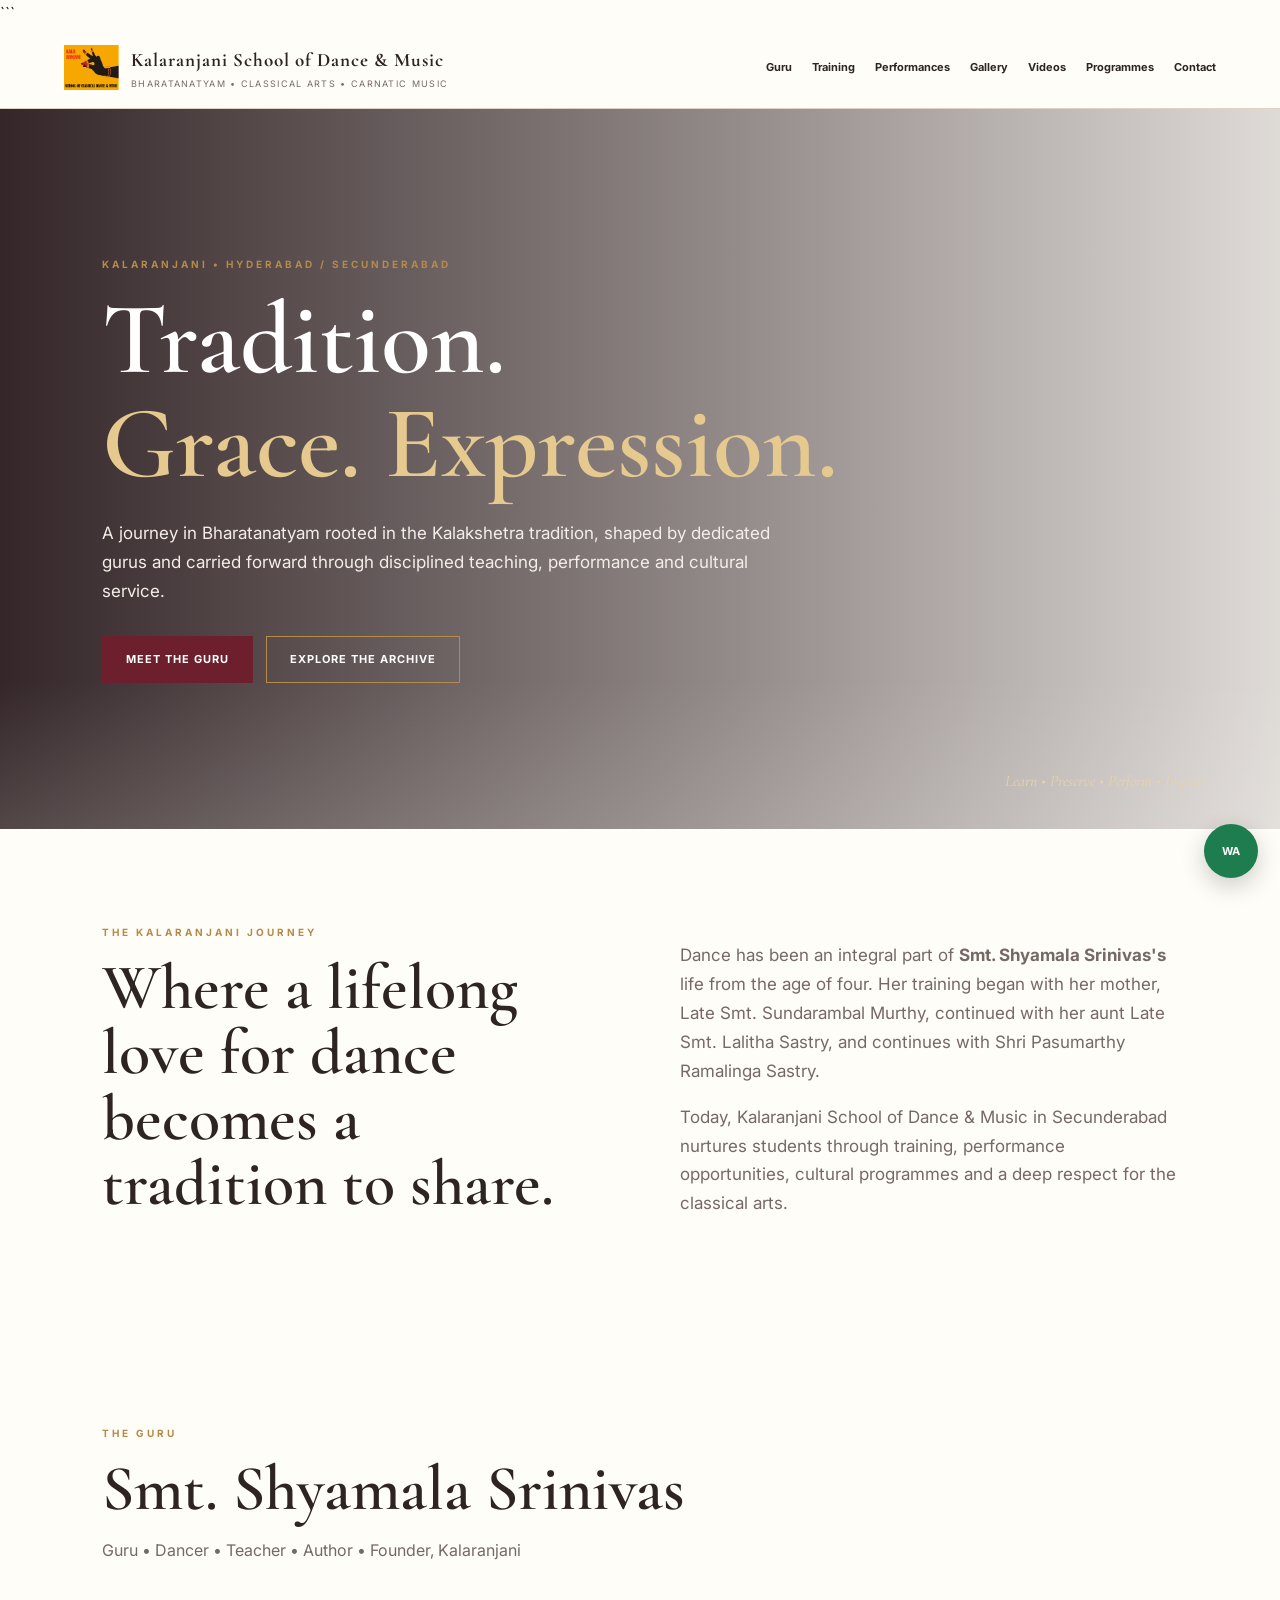
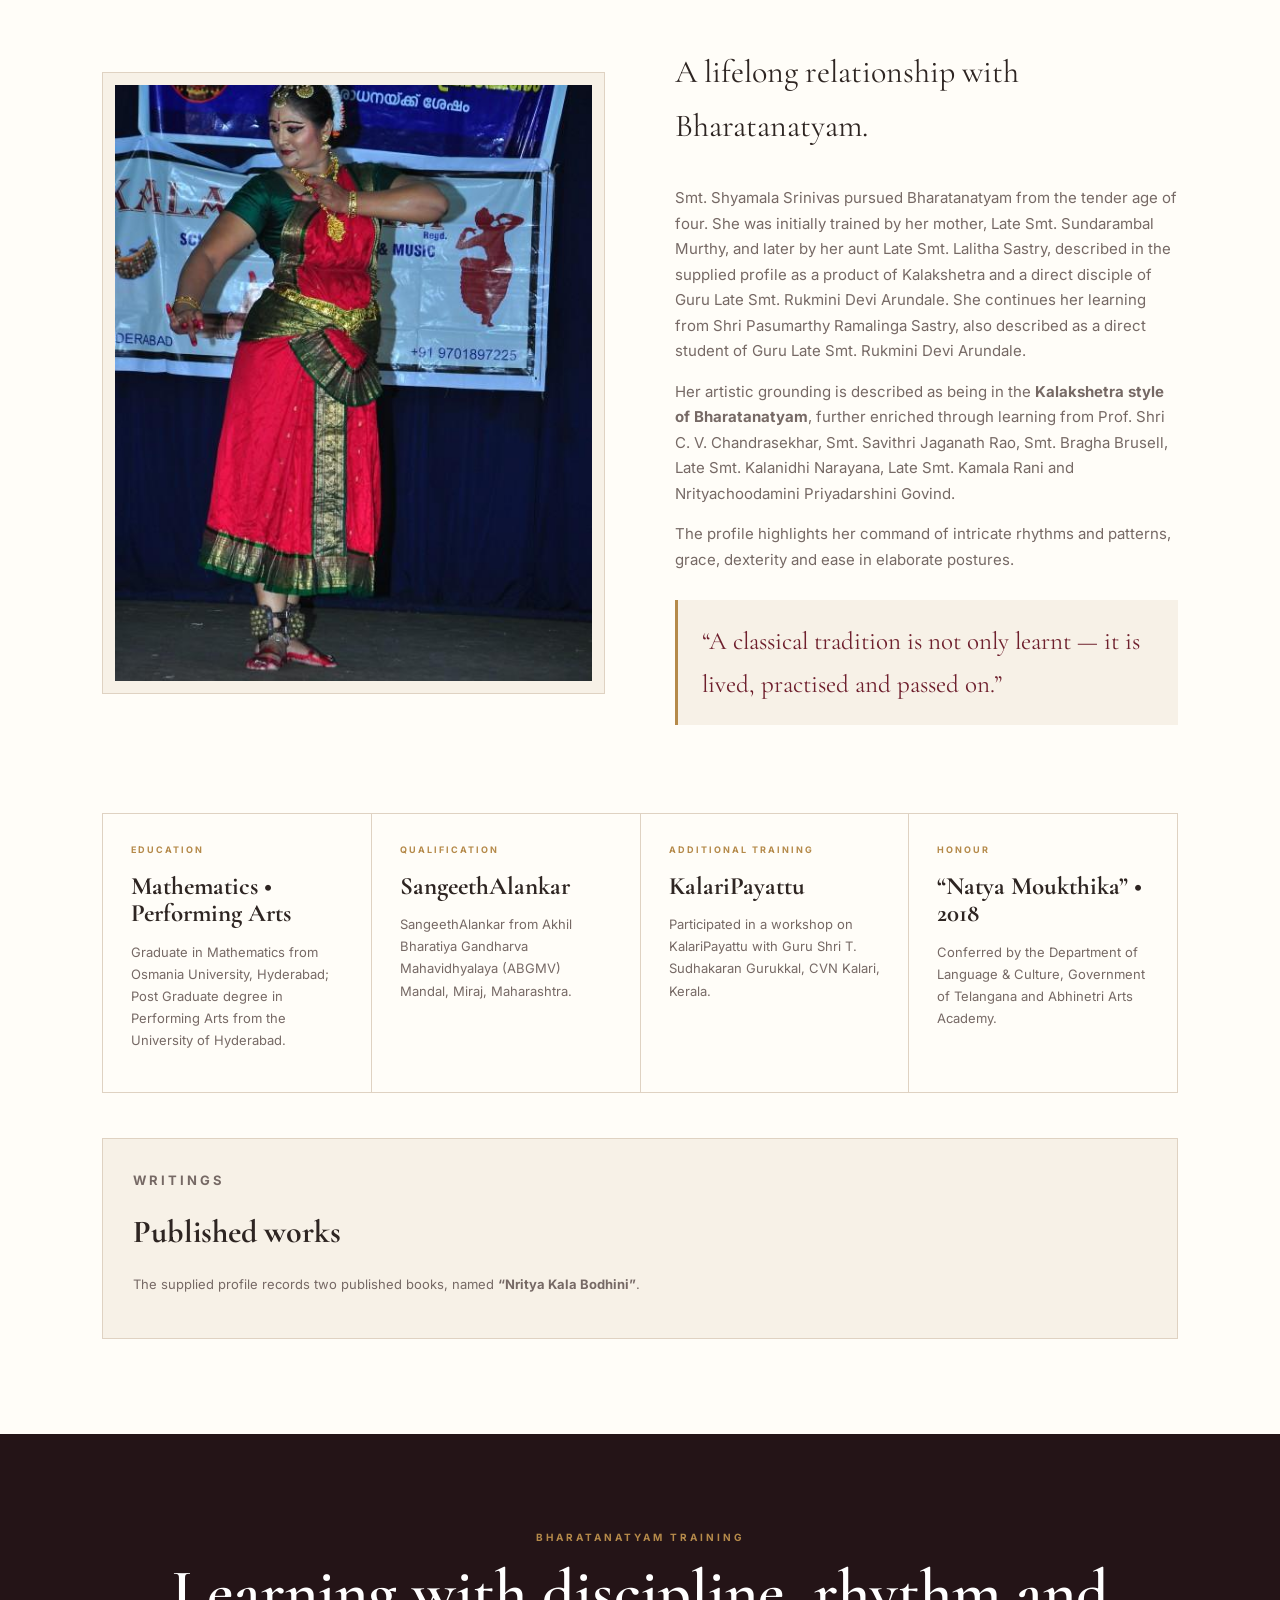
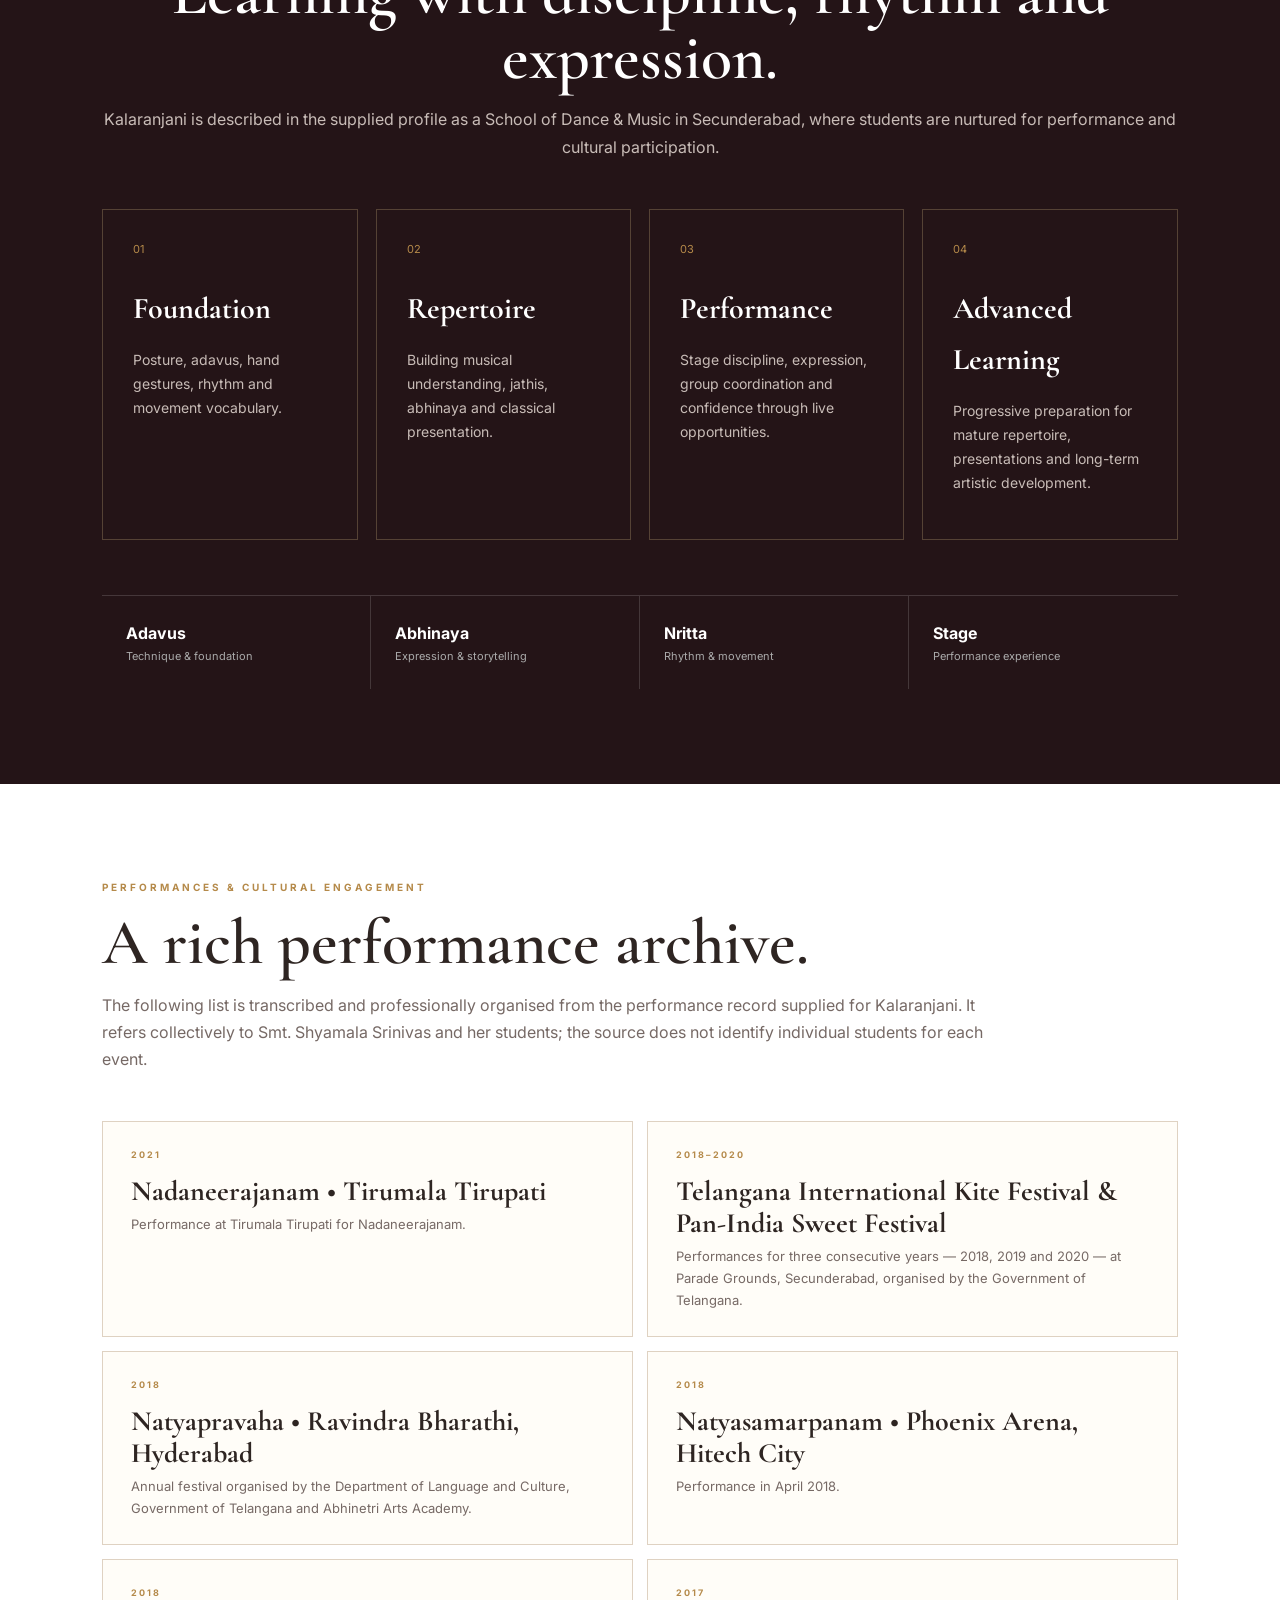
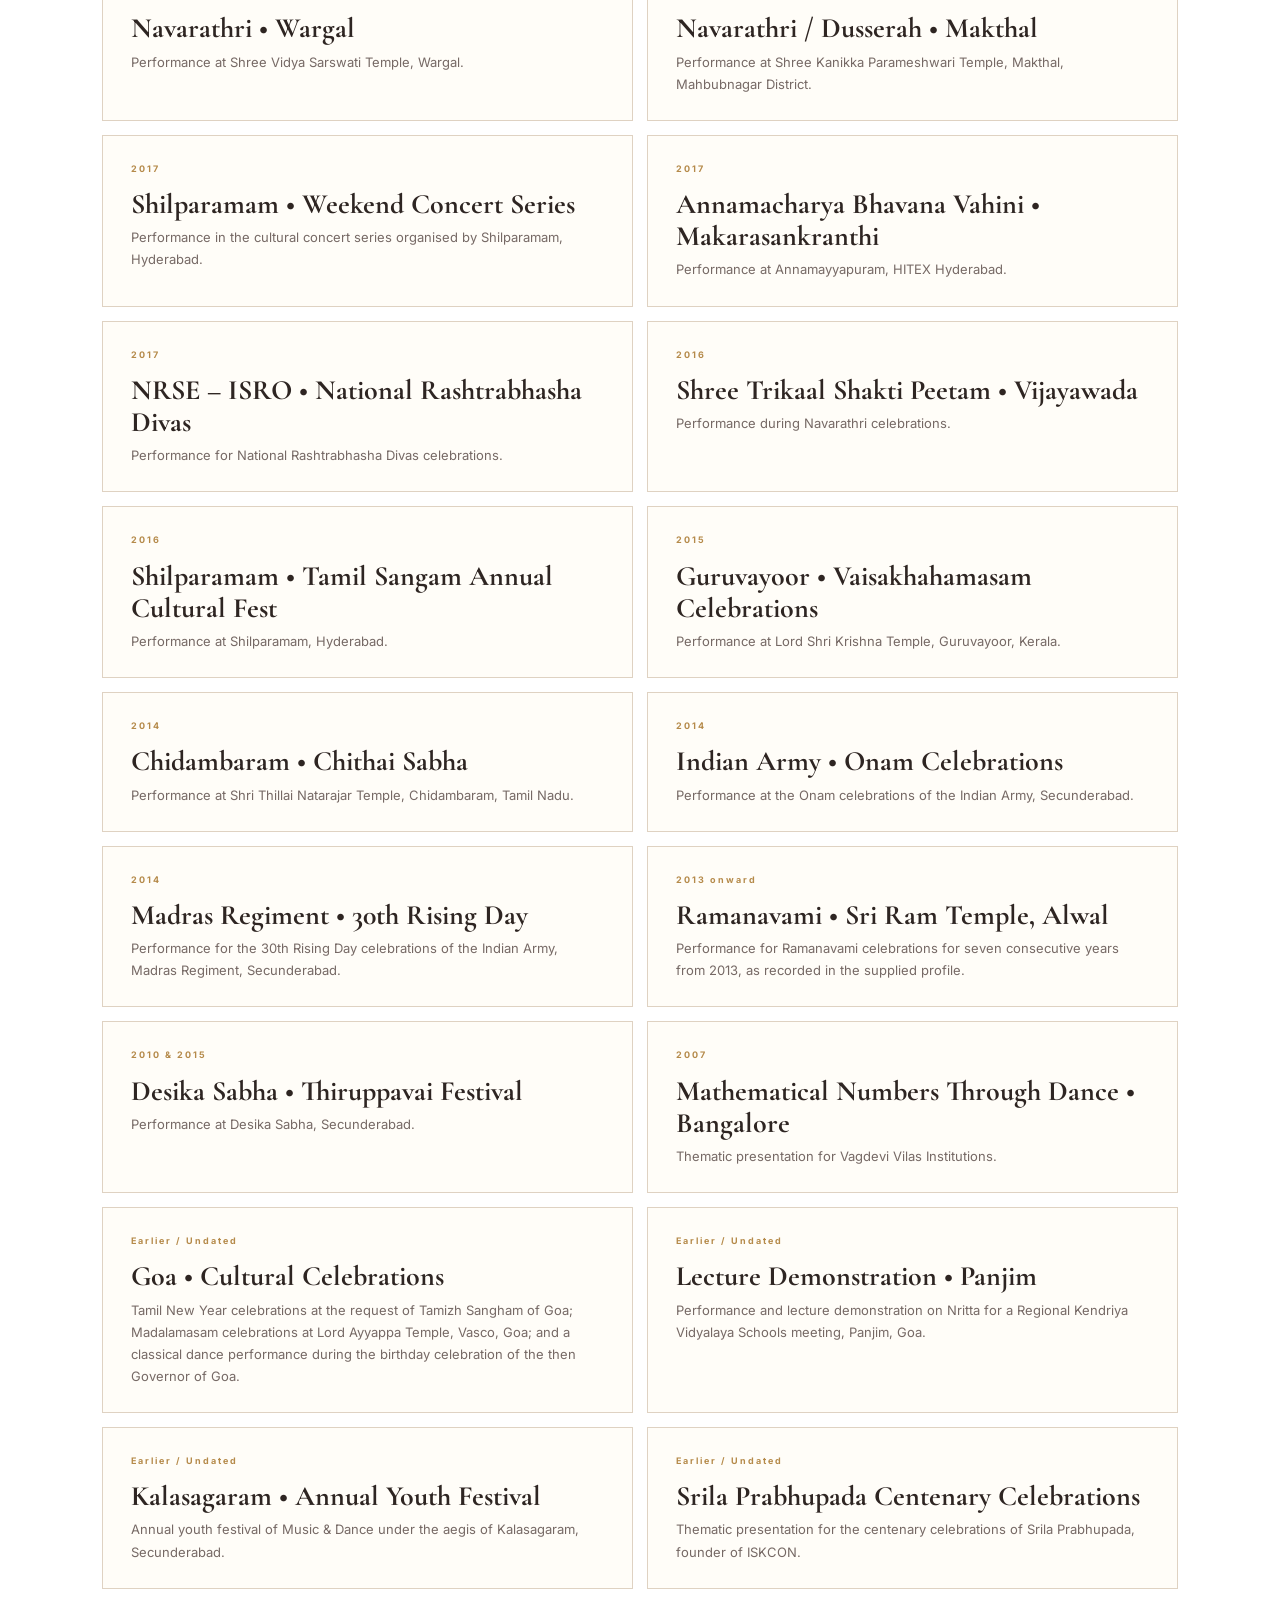
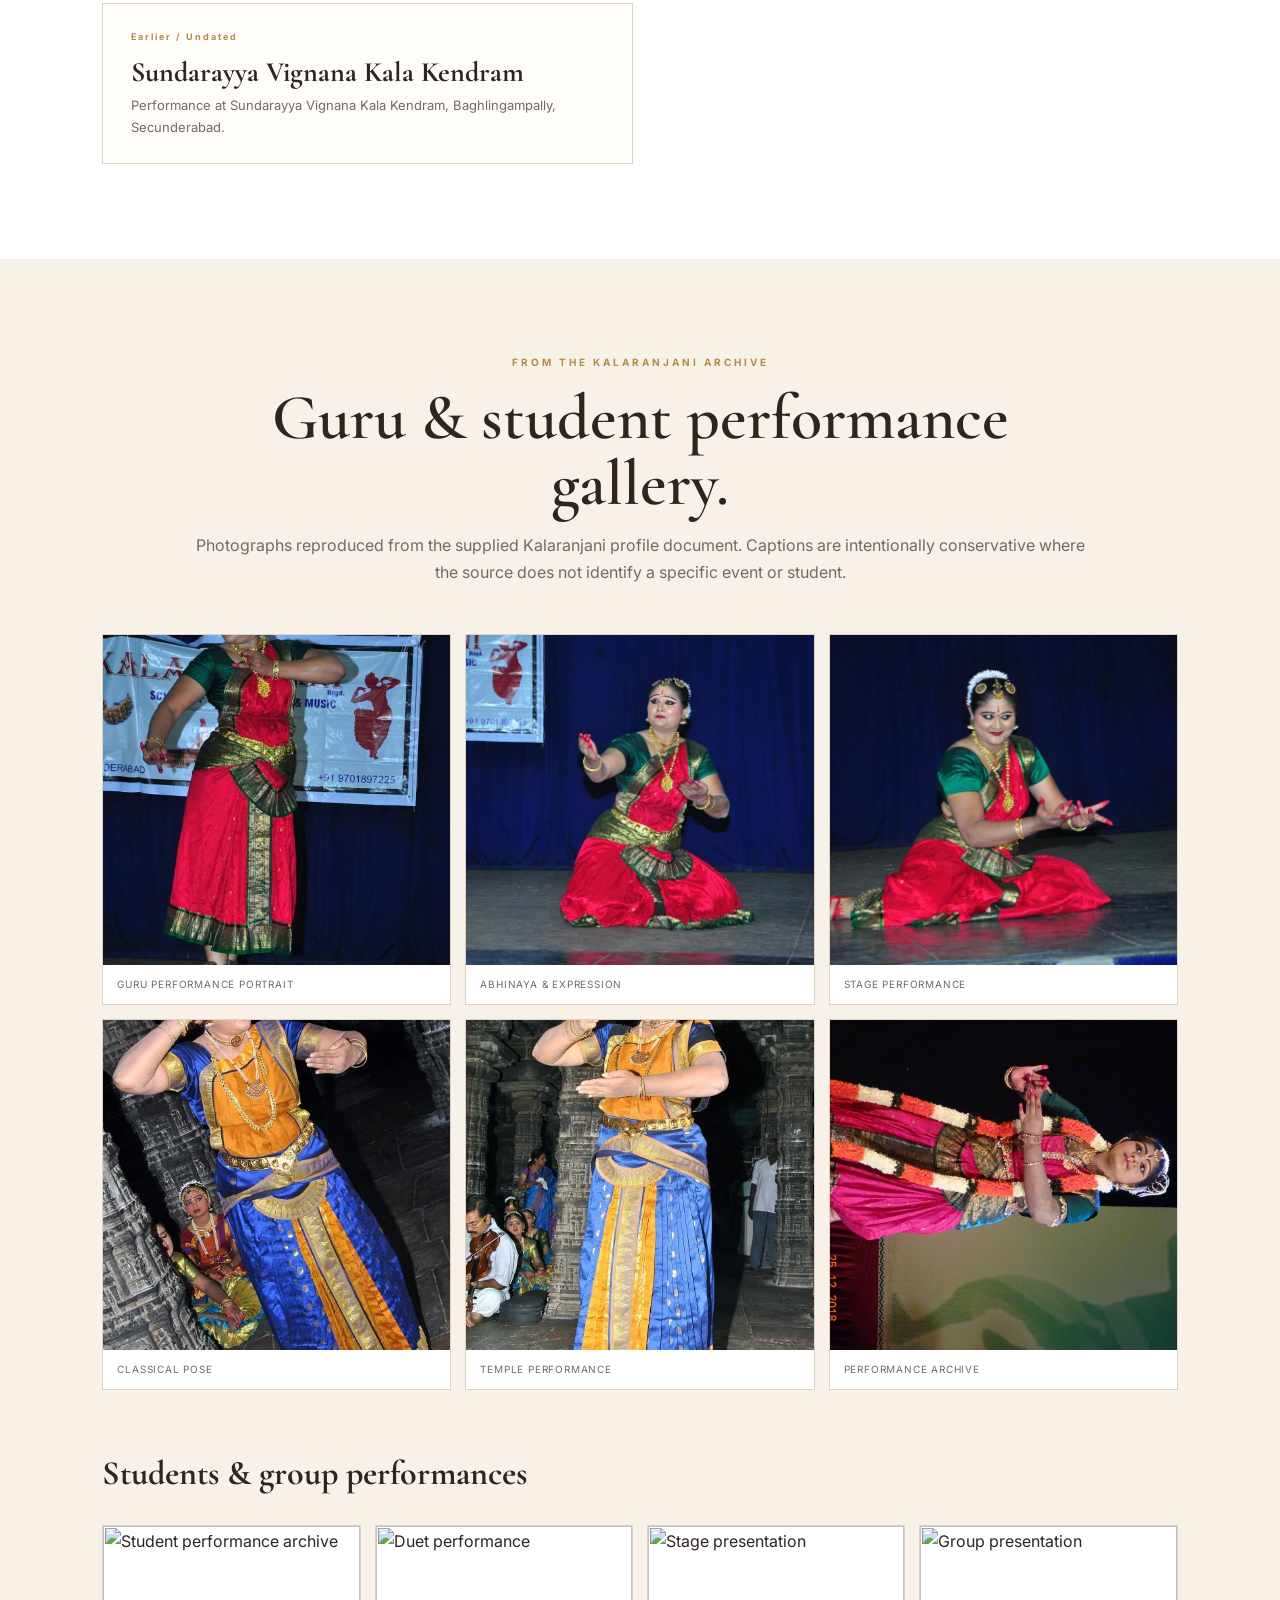
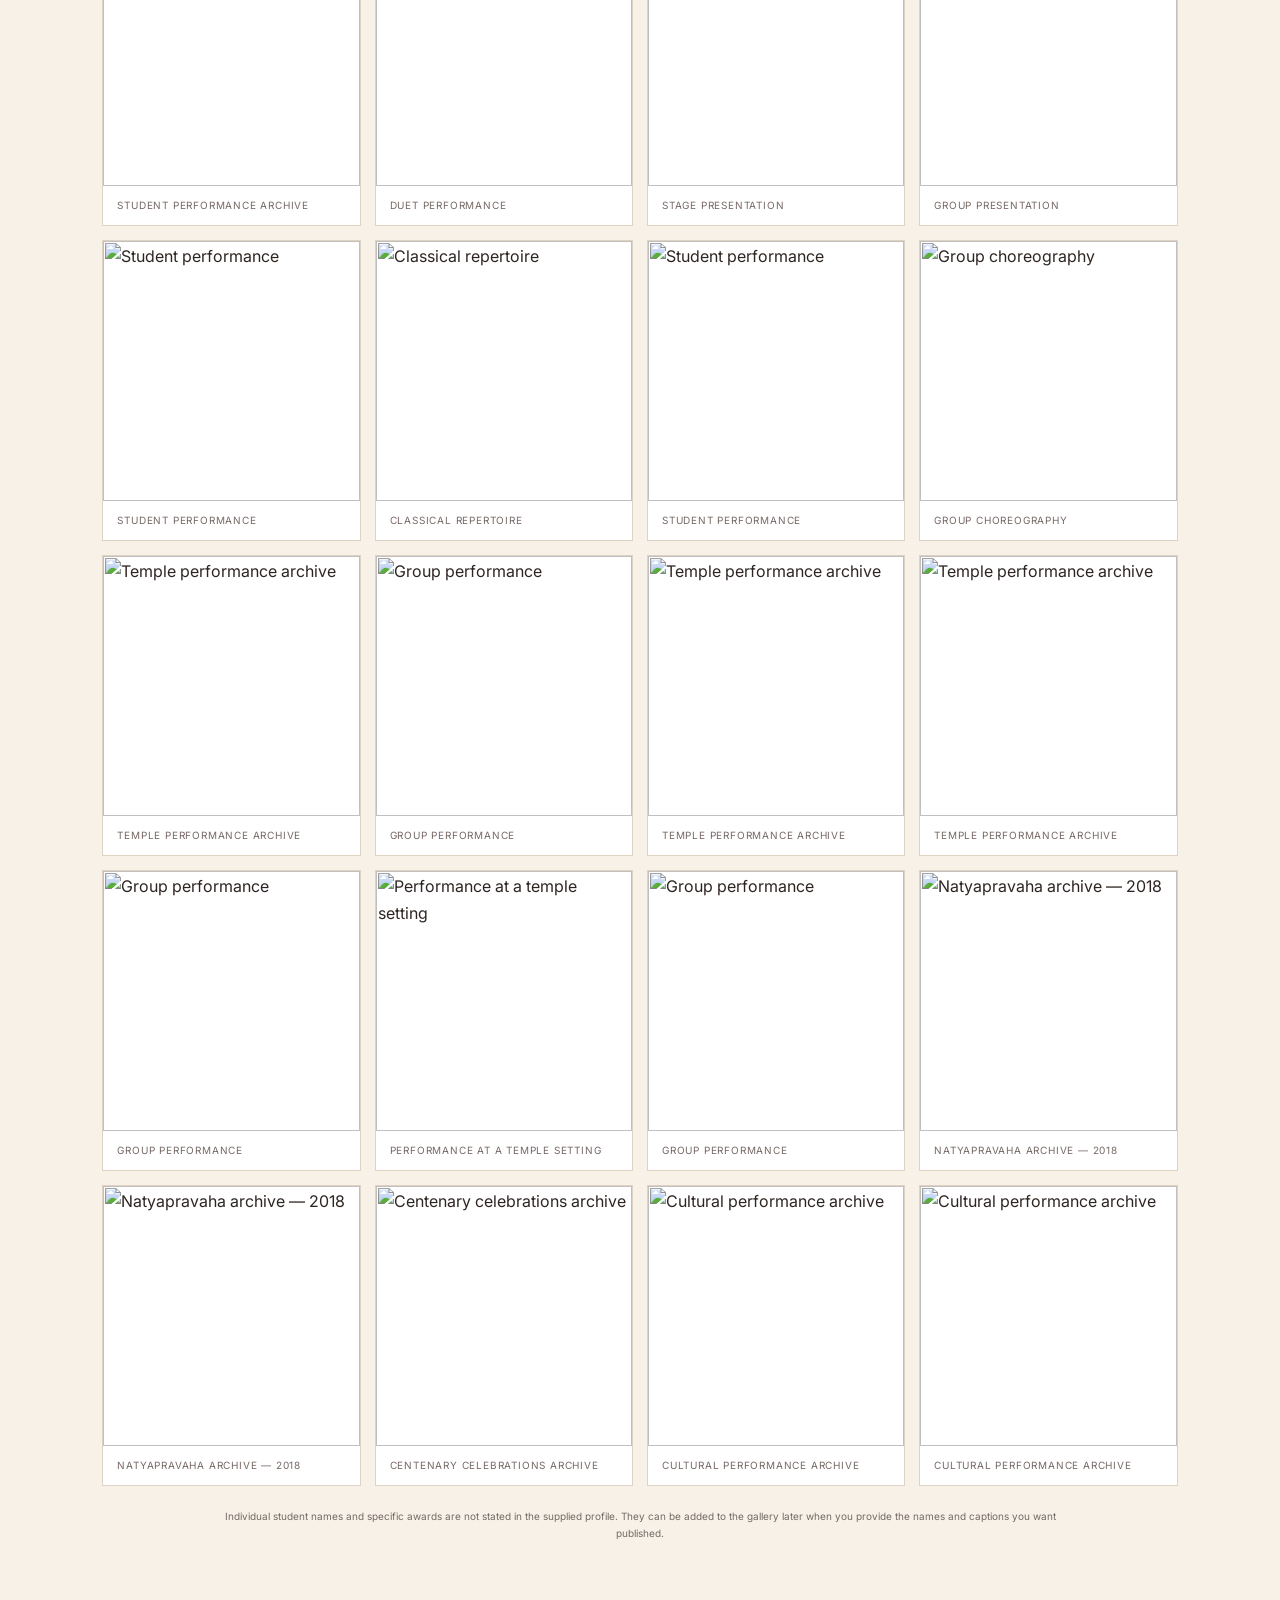
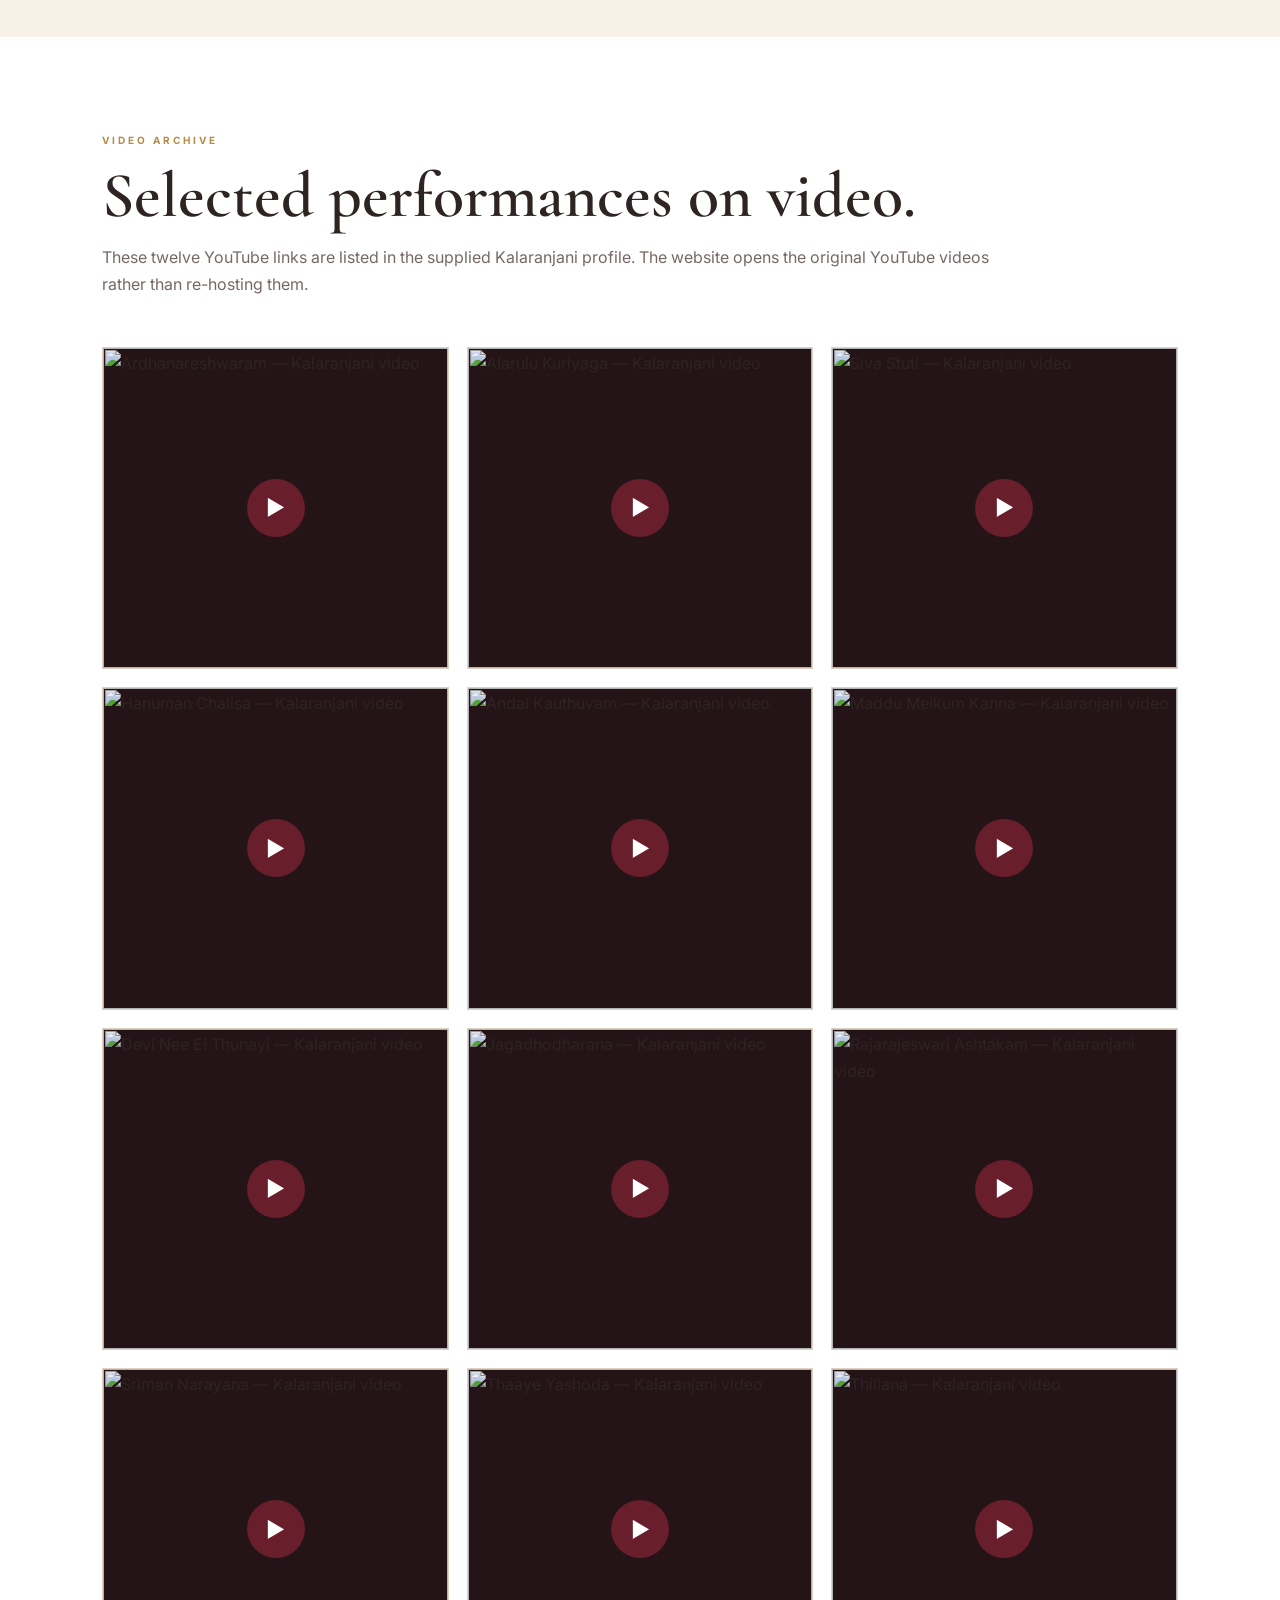
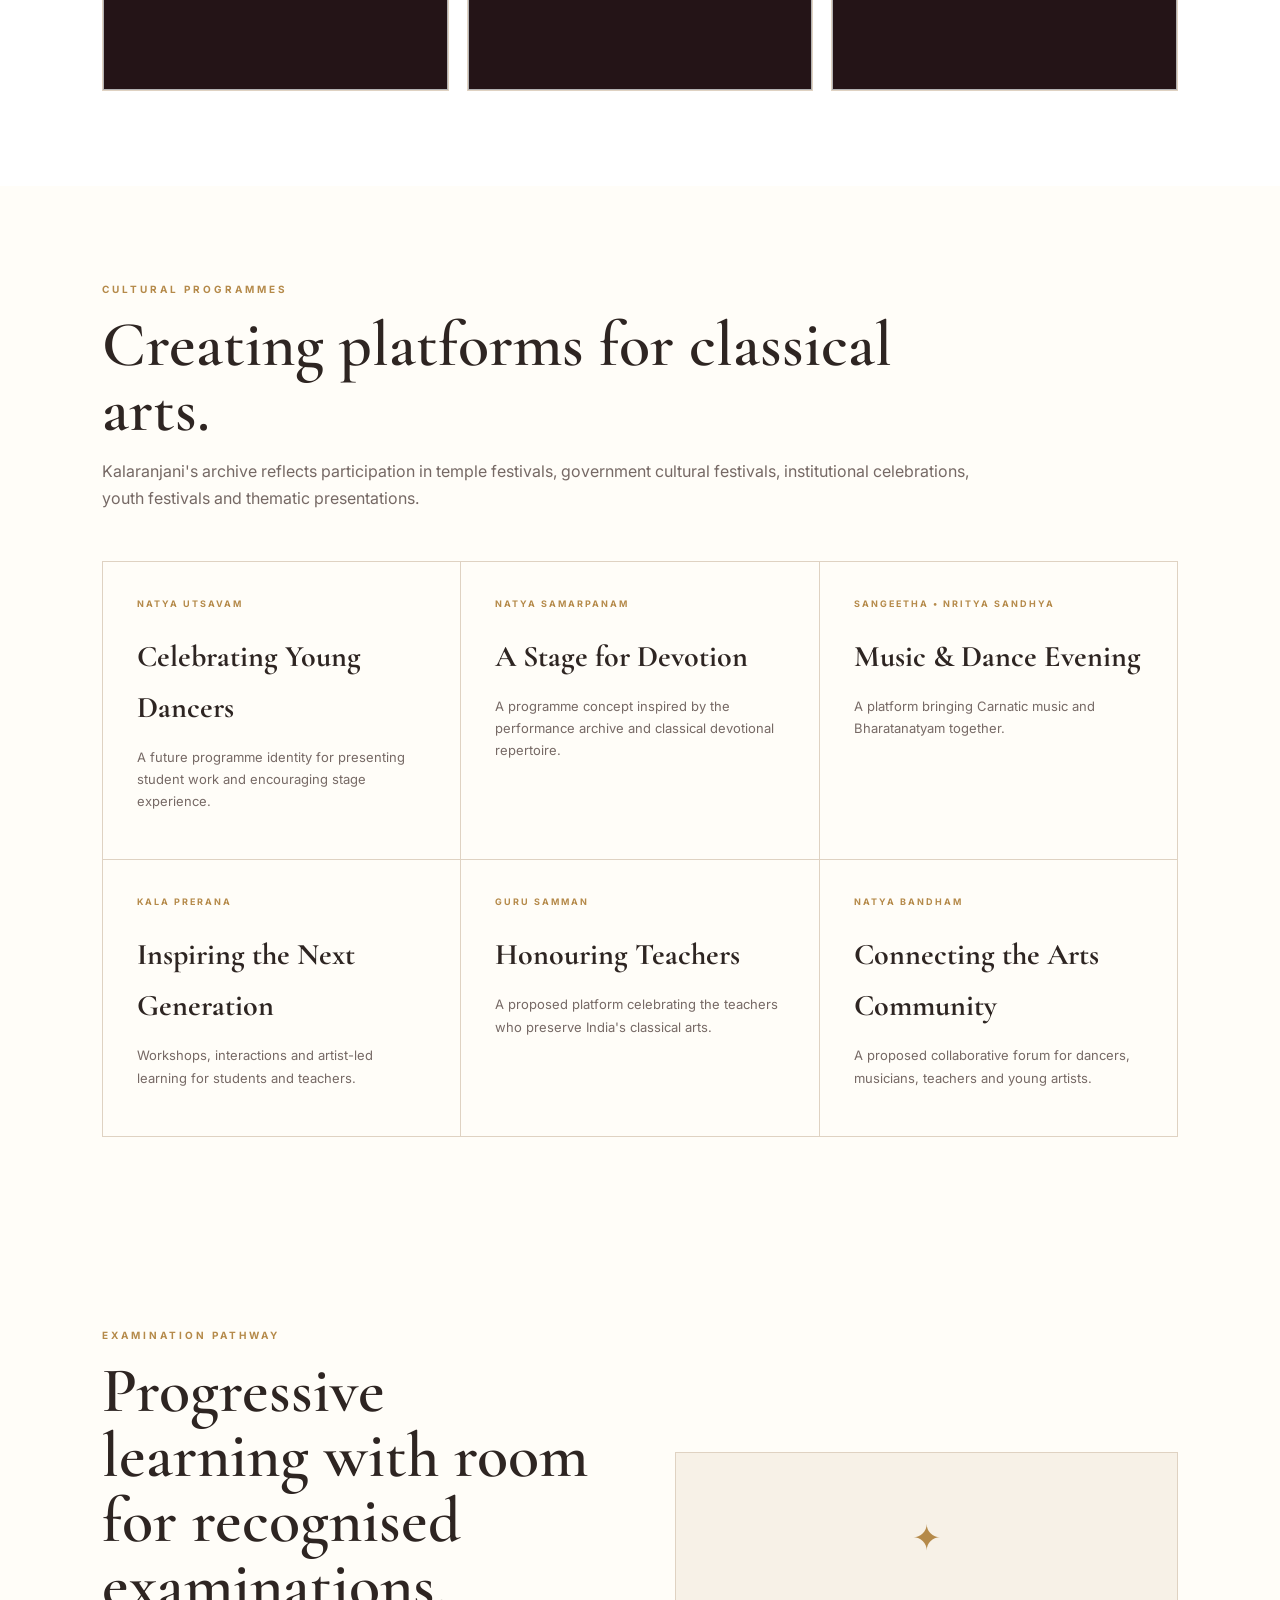
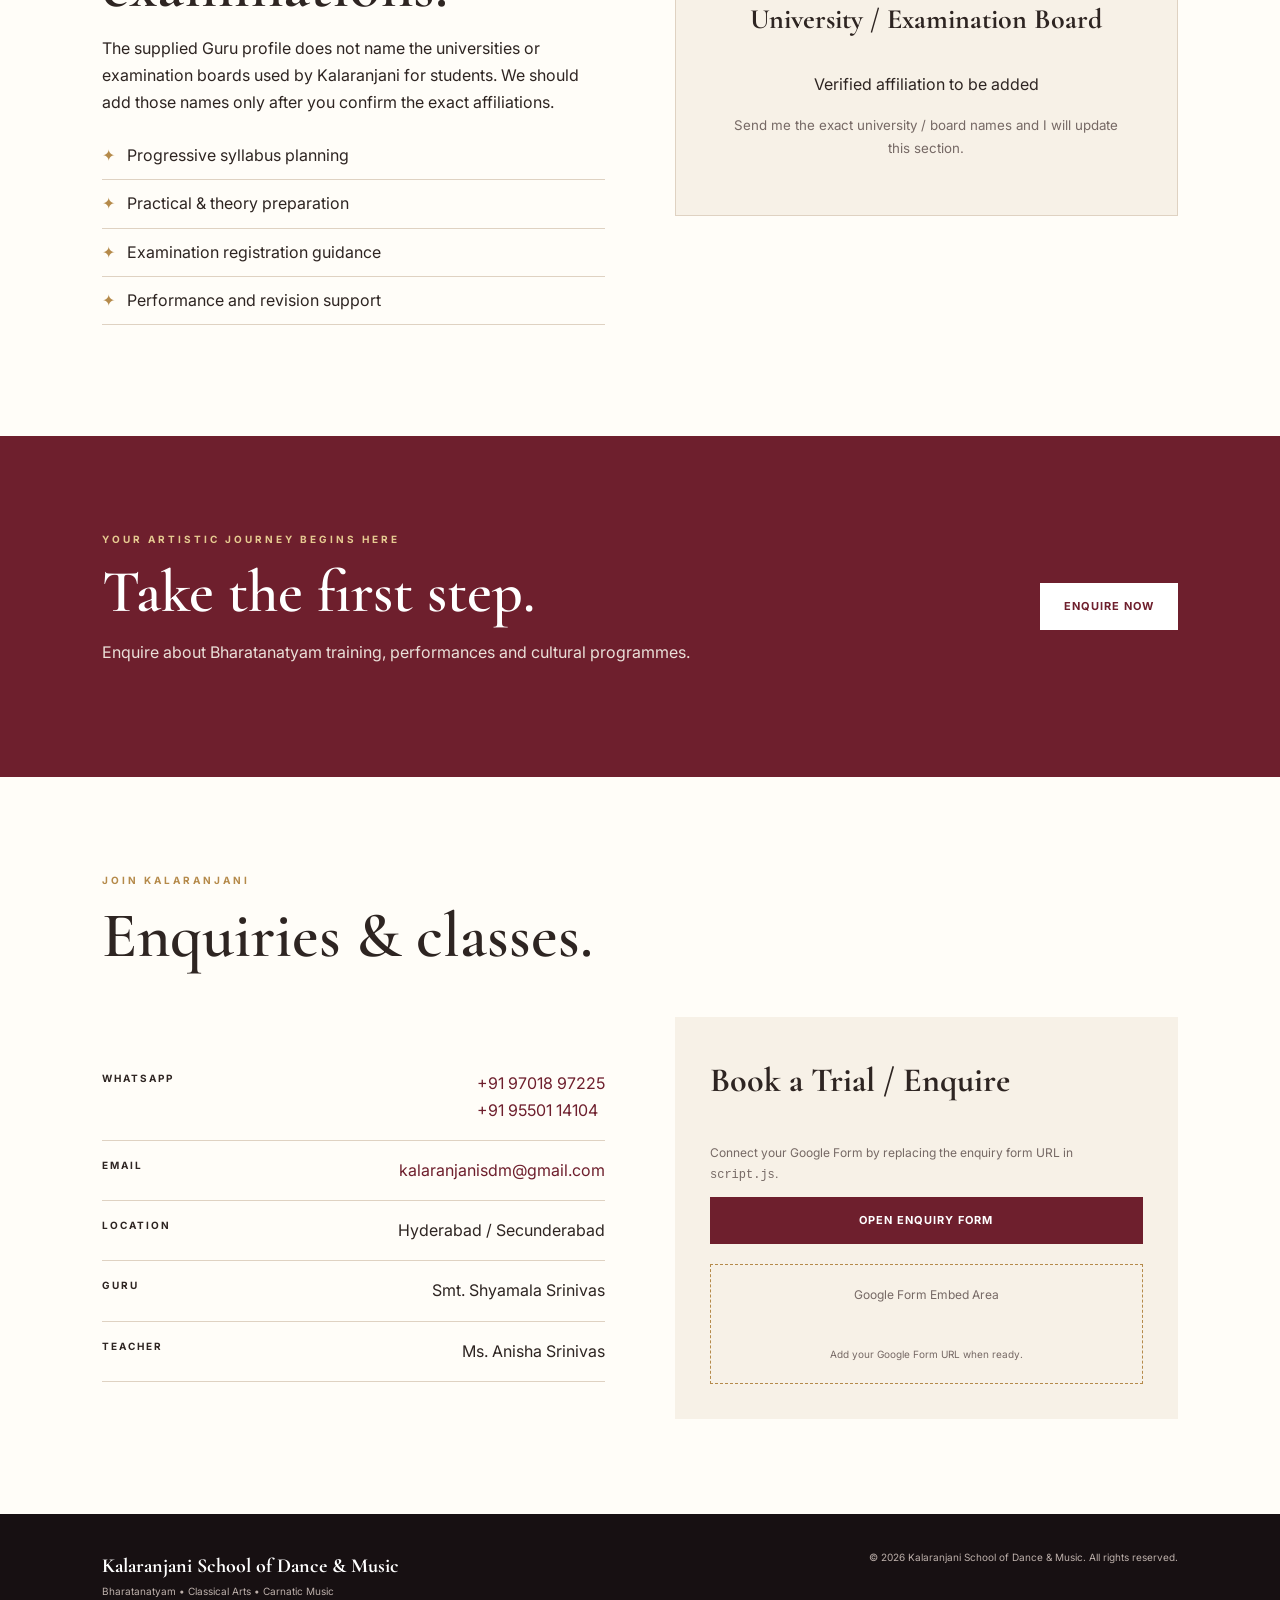
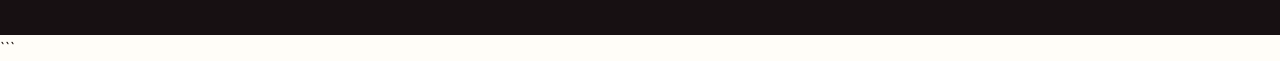
==== commit bf7a552d: "Add files via upload" ====
--- a/index.html
+++ b/index.html
@@ -1,3 +1,4 @@
+```
 <!DOCTYPE html>
 <html lang="en">
 <head>
@@ -13,7 +14,7 @@
 <body>
 <header class="site-header">
   <a class="brand" href="#home">
-    <img src="assets/kalaranjani-logo.png" alt="Kalaranjani School of Dance & Music logo">
+    <img src="assets/images/kalaranjani-logo.png" alt="Kalaranjani School of Dance & Music logo">
     <div><strong>Kalaranjani School of Dance & Music</strong><span>Bharatanatyam • Classical Arts • Carnatic Music</span></div>
   </a>
   <button class="menu-toggle" aria-label="Open menu">☰</button>
@@ -42,7 +43,7 @@
 <section id="guru" class="section guru-section">
   <div class="section-heading"><p class="eyebrow">THE GURU</p><h2>Smt. Shyamala Srinivas</h2><p>Guru • Dancer • Teacher • Author • Founder, Kalaranjani</p></div>
   <div class="guru-grid">
-    <div class="guru-portrait"><img src="assets/gallery/guru-shyamala-01.jpeg" alt="Smt. Shyamala Srinivas performing Bharatanatyam"></div>
+    <div class="guru-portrait"><img src="assets/images/gallery/guru-shyamala-01.jpeg" alt="Smt. Shyamala Srinivas performing Bharatanatyam"></div>
     <div class="guru-copy">
       <p class="lead">A lifelong relationship with Bharatanatyam.</p>
       <p>Smt. Shyamala Srinivas pursued Bharatanatyam from the tender age of four. She was initially trained by her mother, Late Smt. Sundarambal Murthy, and later by her aunt Late Smt. Lalitha Sastry, described in the supplied profile as a product of Kalakshetra and a direct disciple of Guru Late Smt. Rukmini Devi Arundale. She continues her learning from Shri Pasumarthy Ramalinga Sastry, also described as a direct student of Guru Late Smt. Rukmini Devi Arundale.</p>
@@ -103,12 +104,12 @@
 <section id="gallery" class="section gallery-section">
   <div class="section-heading center"><p class="eyebrow">FROM THE KALARANJANI ARCHIVE</p><h2>Guru & student performance gallery.</h2><p>Photographs reproduced from the supplied Kalaranjani profile document. Captions are intentionally conservative where the source does not identify a specific event or student.</p></div>
   <div class="gallery guru-gallery">
-    <figure><img src="assets/gallery/guru-shyamala-01.jpeg" alt="Bharatanatyam performance by Smt. Shyamala Srinivas"><figcaption>Guru performance portrait</figcaption></figure>
-    <figure><img src="assets/gallery/guru-shyamala-02.jpeg" alt="Bharatanatyam performance by Smt. Shyamala Srinivas"><figcaption>Abhinaya & expression</figcaption></figure>
-    <figure><img src="assets/gallery/guru-shyamala-03.jpeg" alt="Bharatanatyam performance by Smt. Shyamala Srinivas"><figcaption>Stage performance</figcaption></figure>
-    <figure><img src="assets/gallery/guru-shyamala-04.jpeg" alt="Bharatanatyam performance by Smt. Shyamala Srinivas"><figcaption>Classical pose</figcaption></figure>
-    <figure><img src="assets/gallery/guru-shyamala-05.jpeg" alt="Bharatanatyam performance by Smt. Shyamala Srinivas"><figcaption>Temple performance</figcaption></figure>
-    <figure><img src="assets/gallery/guru-shyamala-06.jpeg" alt="Bharatanatyam performance by Smt. Shyamala Srinivas"><figcaption>Performance archive</figcaption></figure>
+    <figure><img src="assets/images/gallery/guru-shyamala-01.jpeg" alt="Bharatanatyam performance by Smt. Shyamala Srinivas"><figcaption>Guru performance portrait</figcaption></figure>
+    <figure><img src="assets/images/gallery/guru-shyamala-02.jpeg" alt="Bharatanatyam performance by Smt. Shyamala Srinivas"><figcaption>Abhinaya & expression</figcaption></figure>
+    <figure><img src="assets/images/gallery/guru-shyamala-03.jpeg" alt="Bharatanatyam performance by Smt. Shyamala Srinivas"><figcaption>Stage performance</figcaption></figure>
+    <figure><img src="assets/images/gallery/guru-shyamala-04.jpeg" alt="Bharatanatyam performance by Smt. Shyamala Srinivas"><figcaption>Classical pose</figcaption></figure>
+    <figure><img src="assets/images/gallery/guru-shyamala-05.jpeg" alt="Bharatanatyam performance by Smt. Shyamala Srinivas"><figcaption>Temple performance</figcaption></figure>
+    <figure><img src="assets/images/gallery/guru-shyamala-06.jpeg" alt="Bharatanatyam performance by Smt. Shyamala Srinivas"><figcaption>Performance archive</figcaption></figure>
   </div>
   <h3 class="gallery-subtitle">Students & group performances</h3>
   <div class="gallery student-gallery" id="studentGallery"></div>
@@ -155,3 +156,4 @@
 <script src="script.js"></script>
 </body>
 </html>
+```
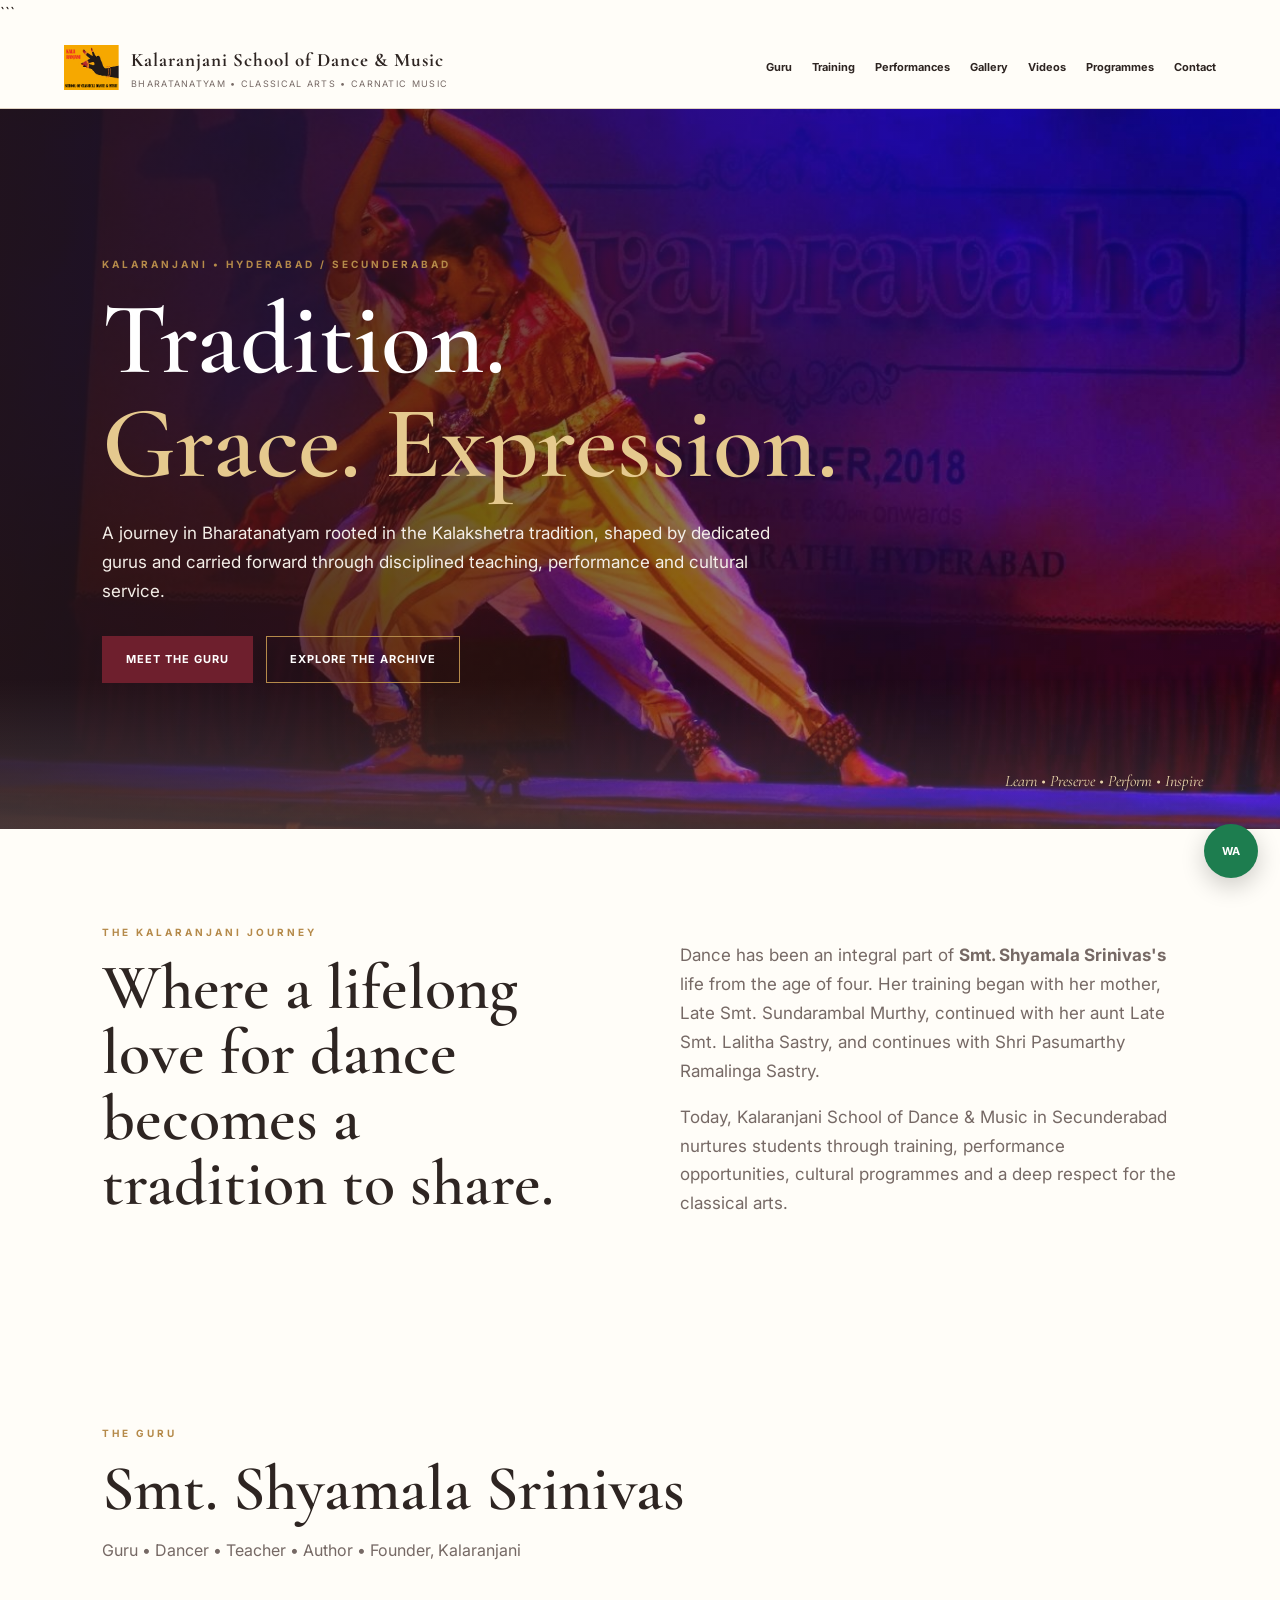
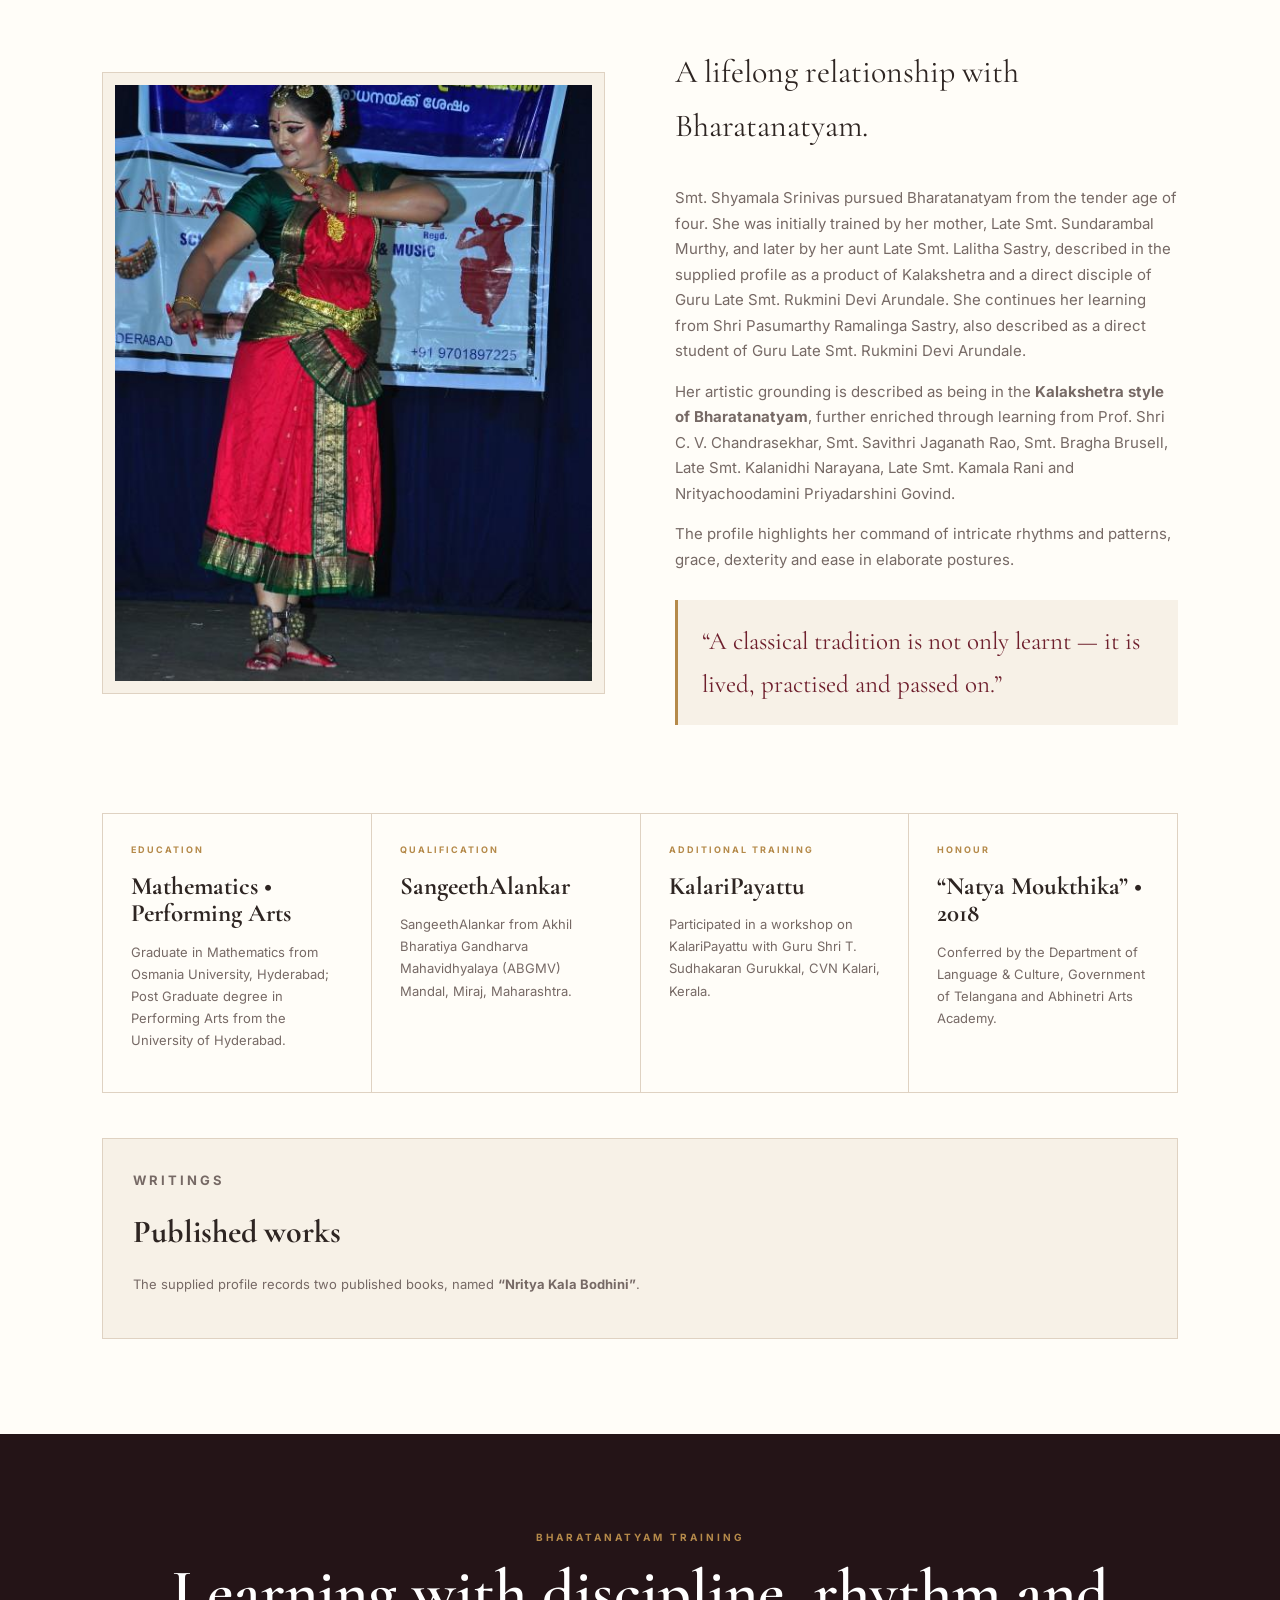
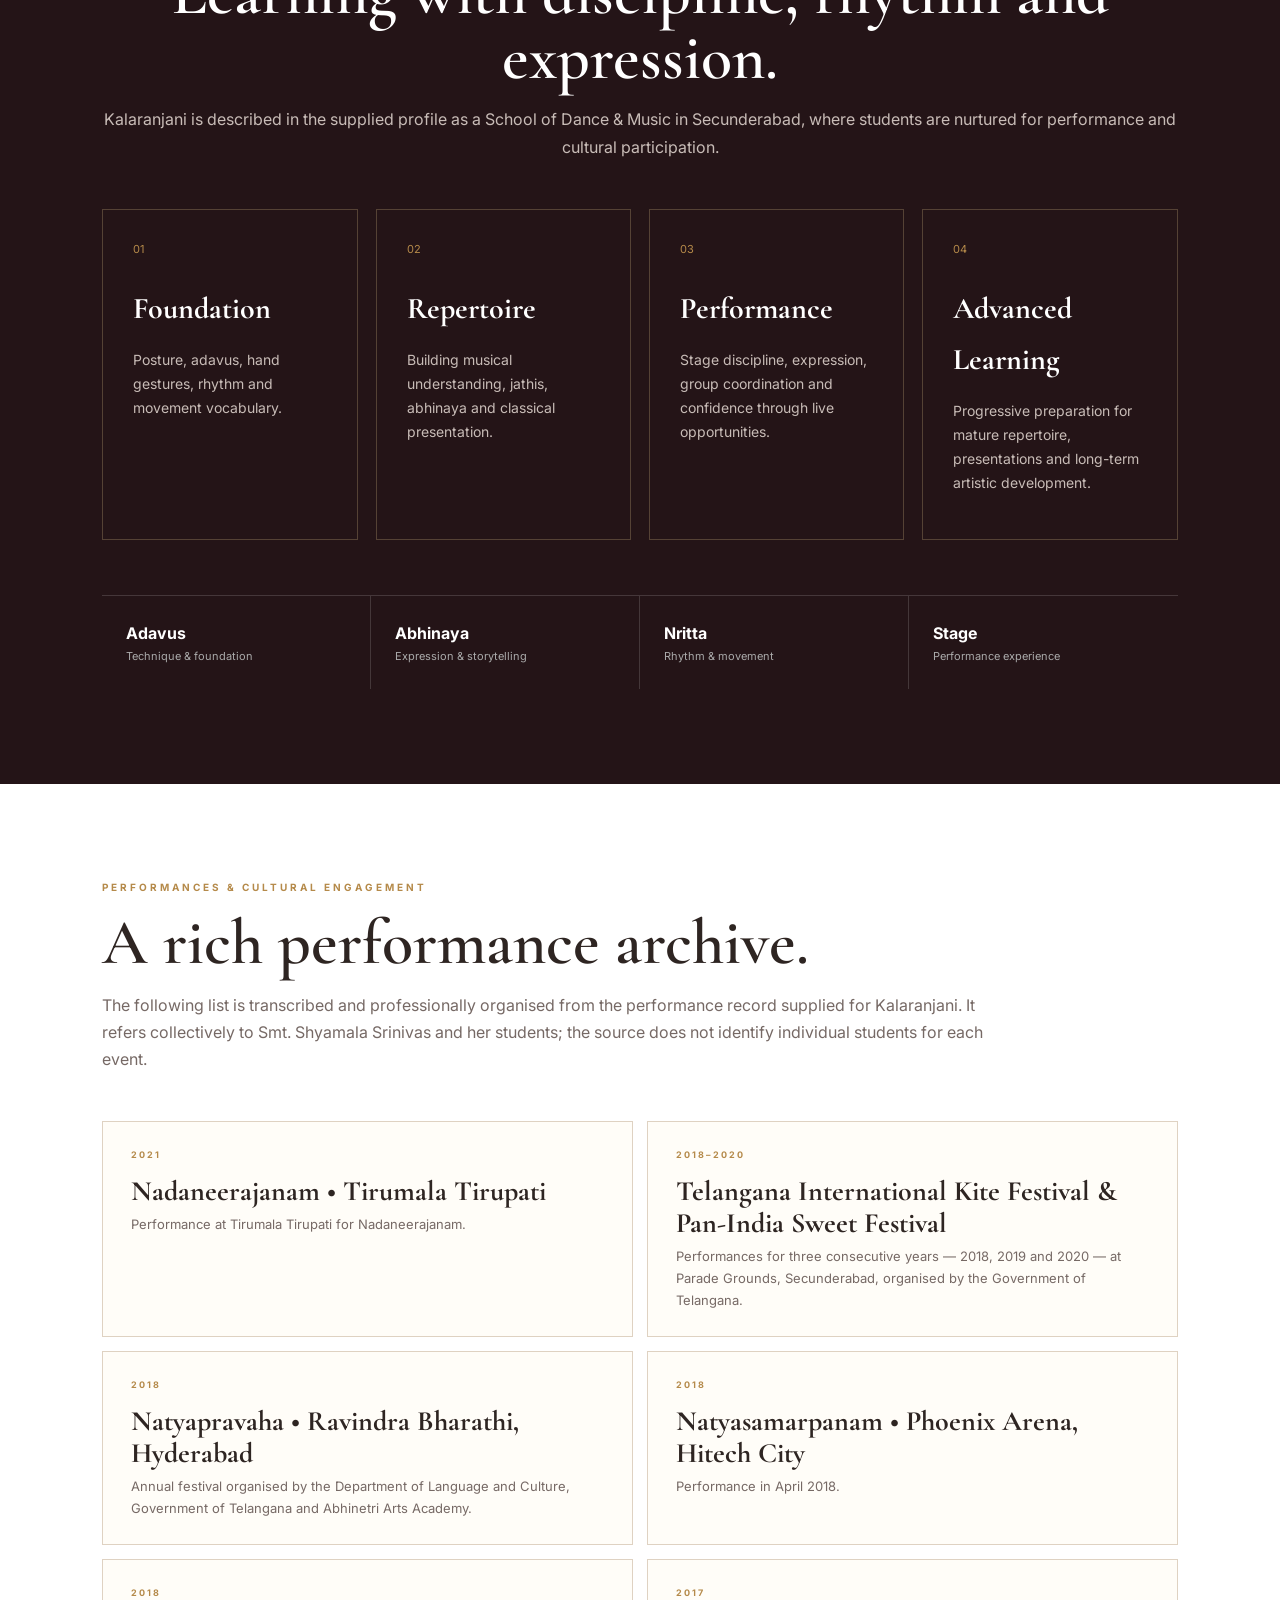
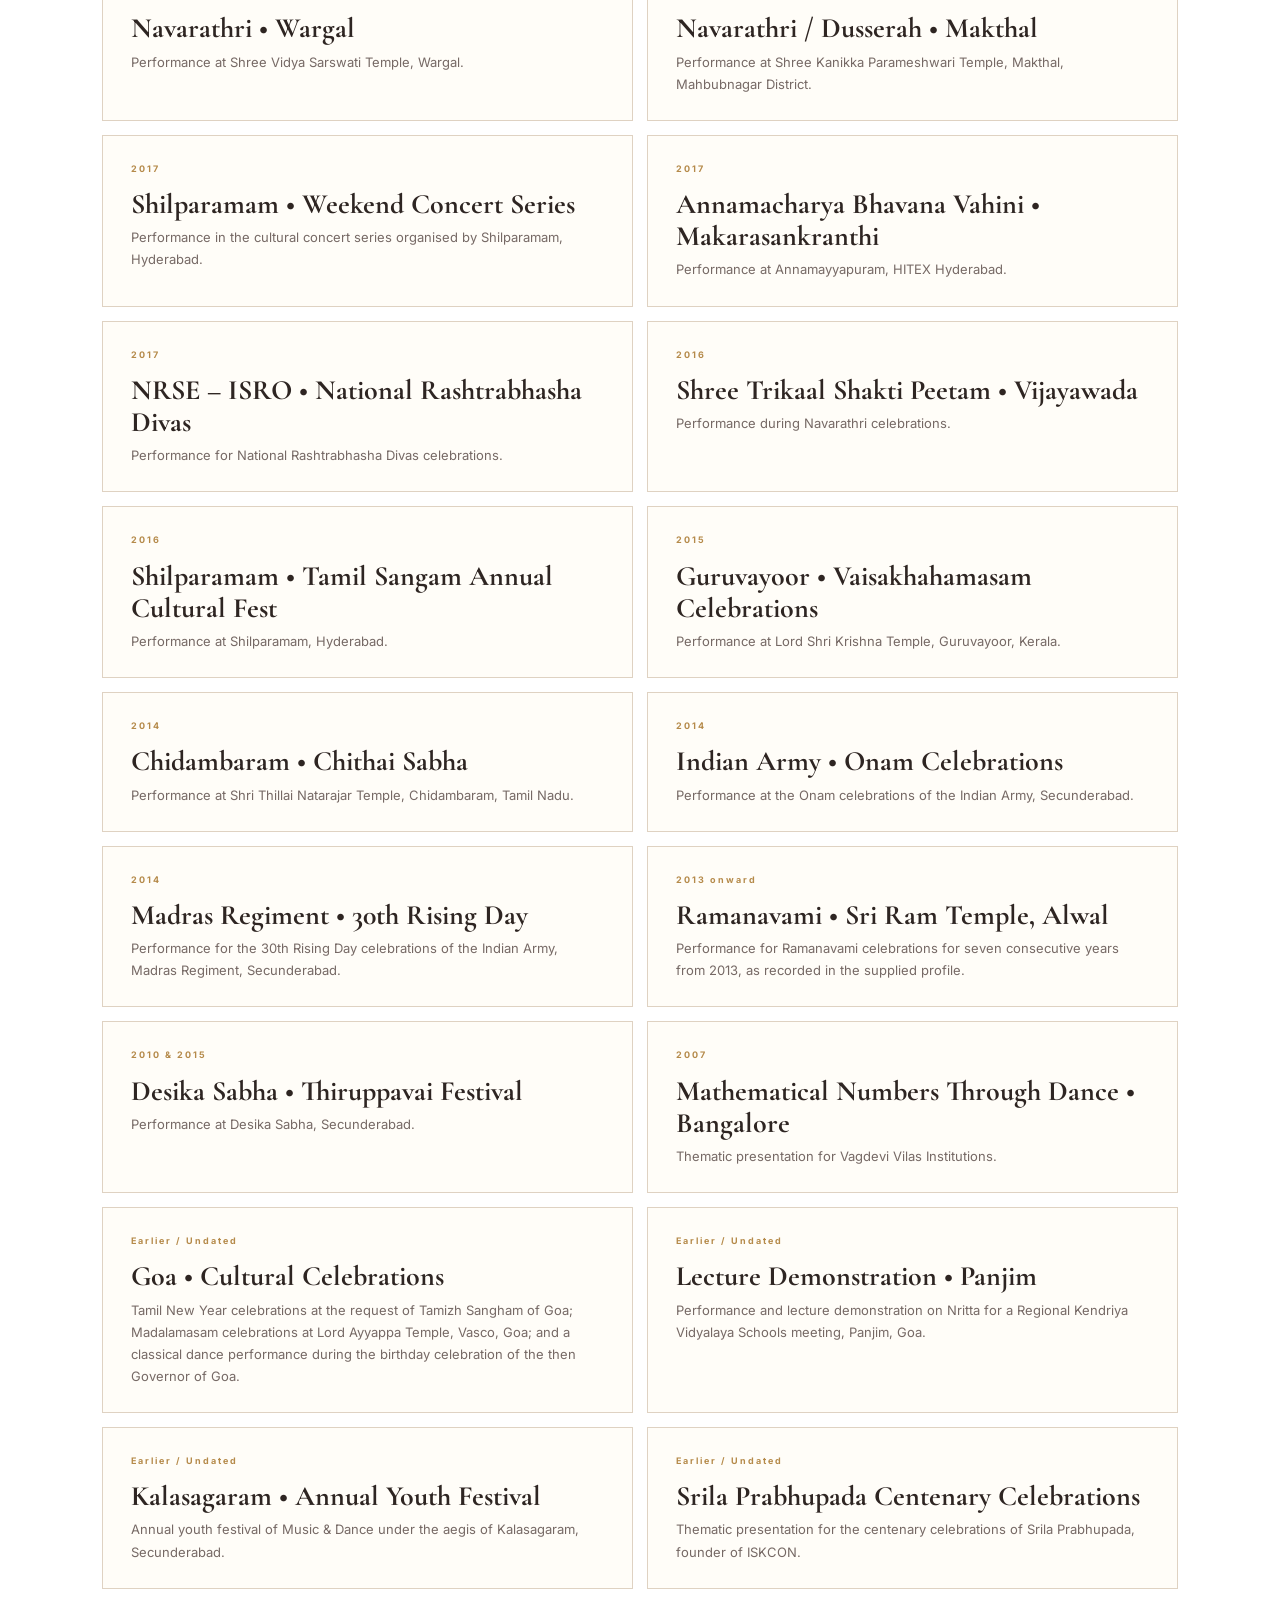
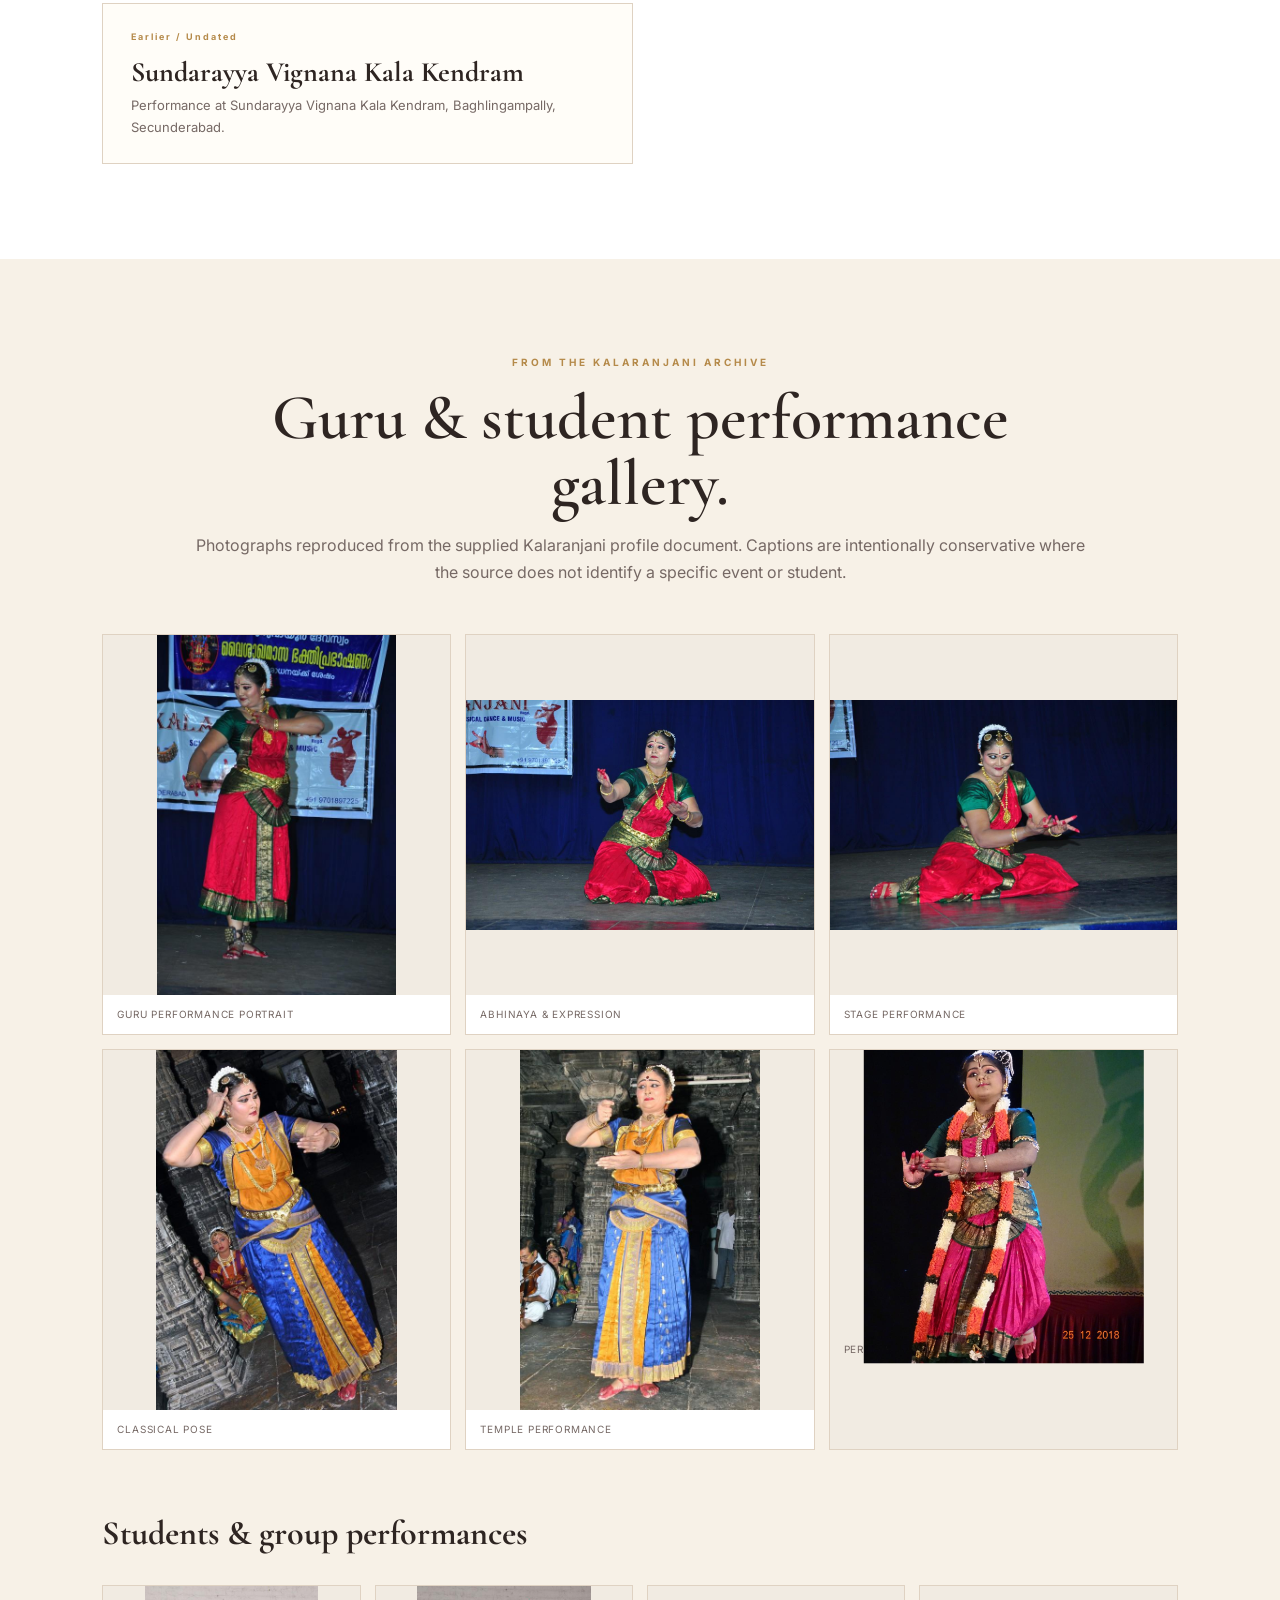
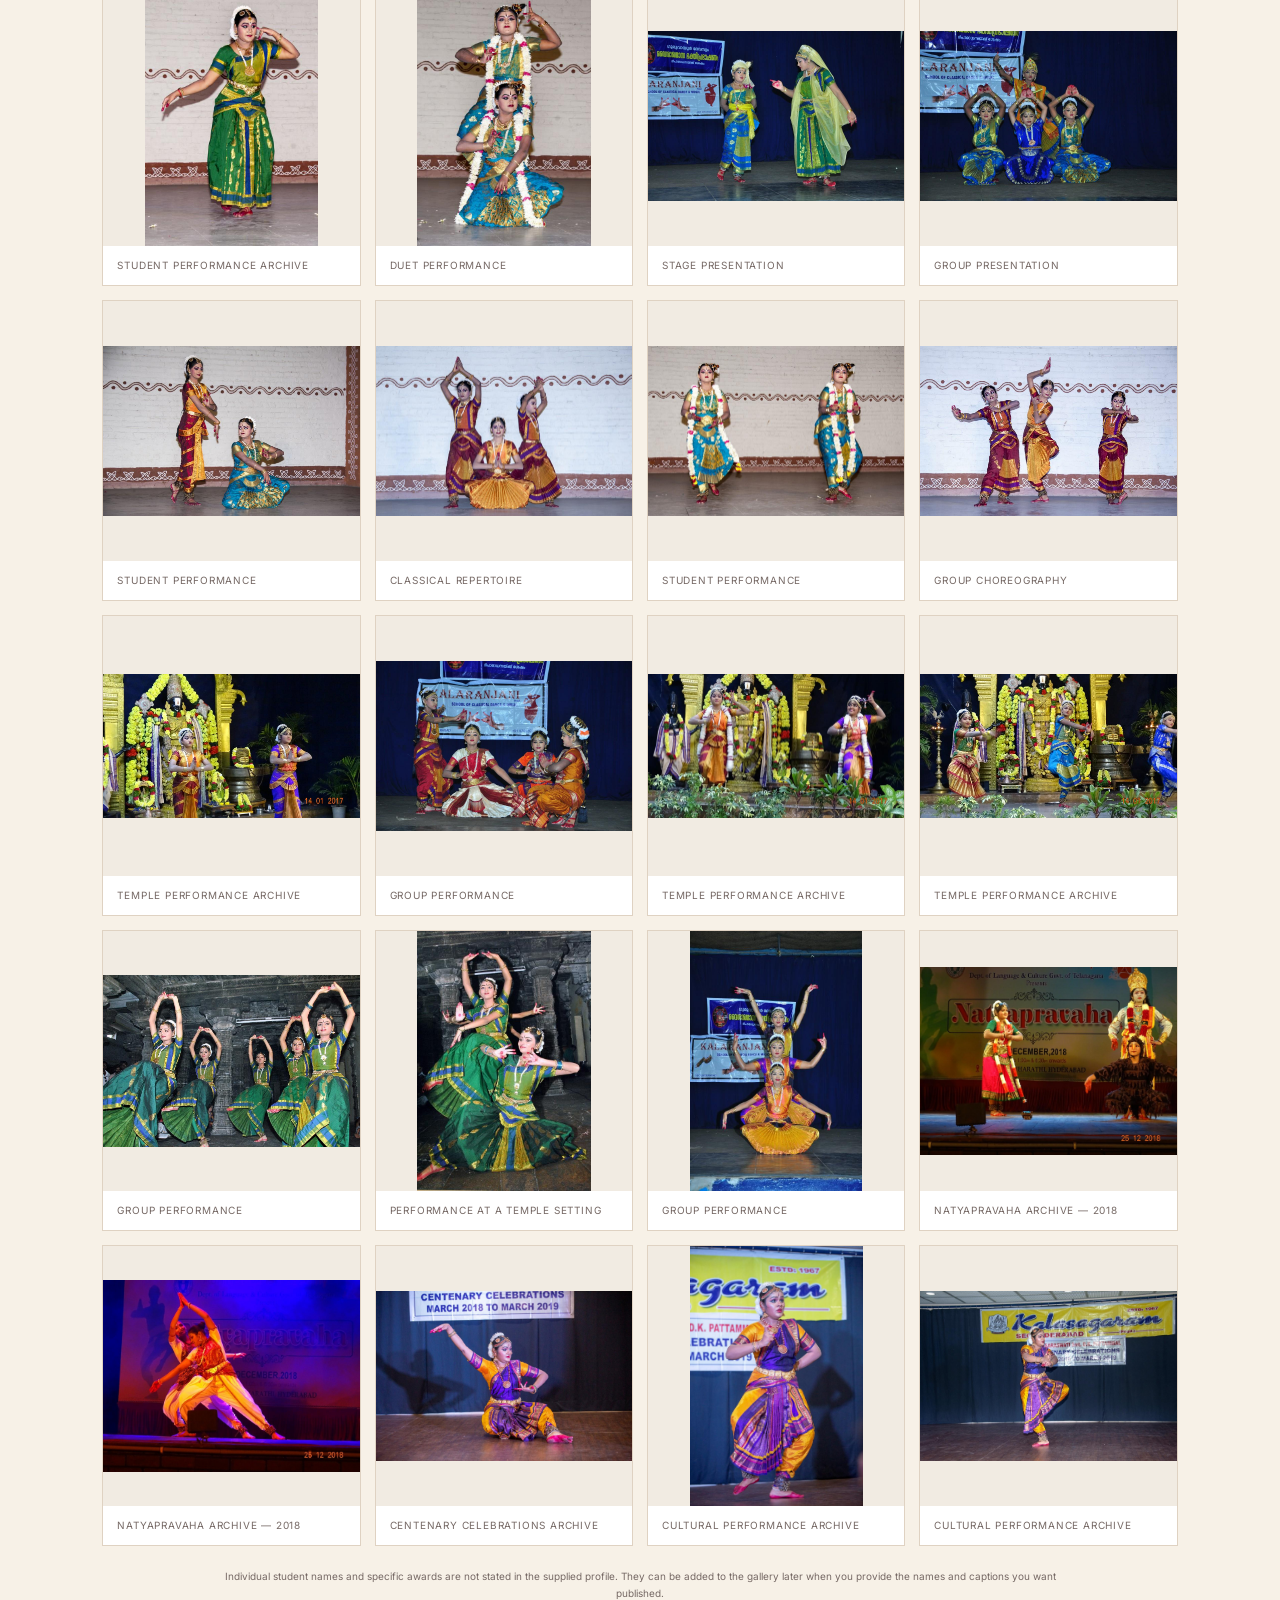
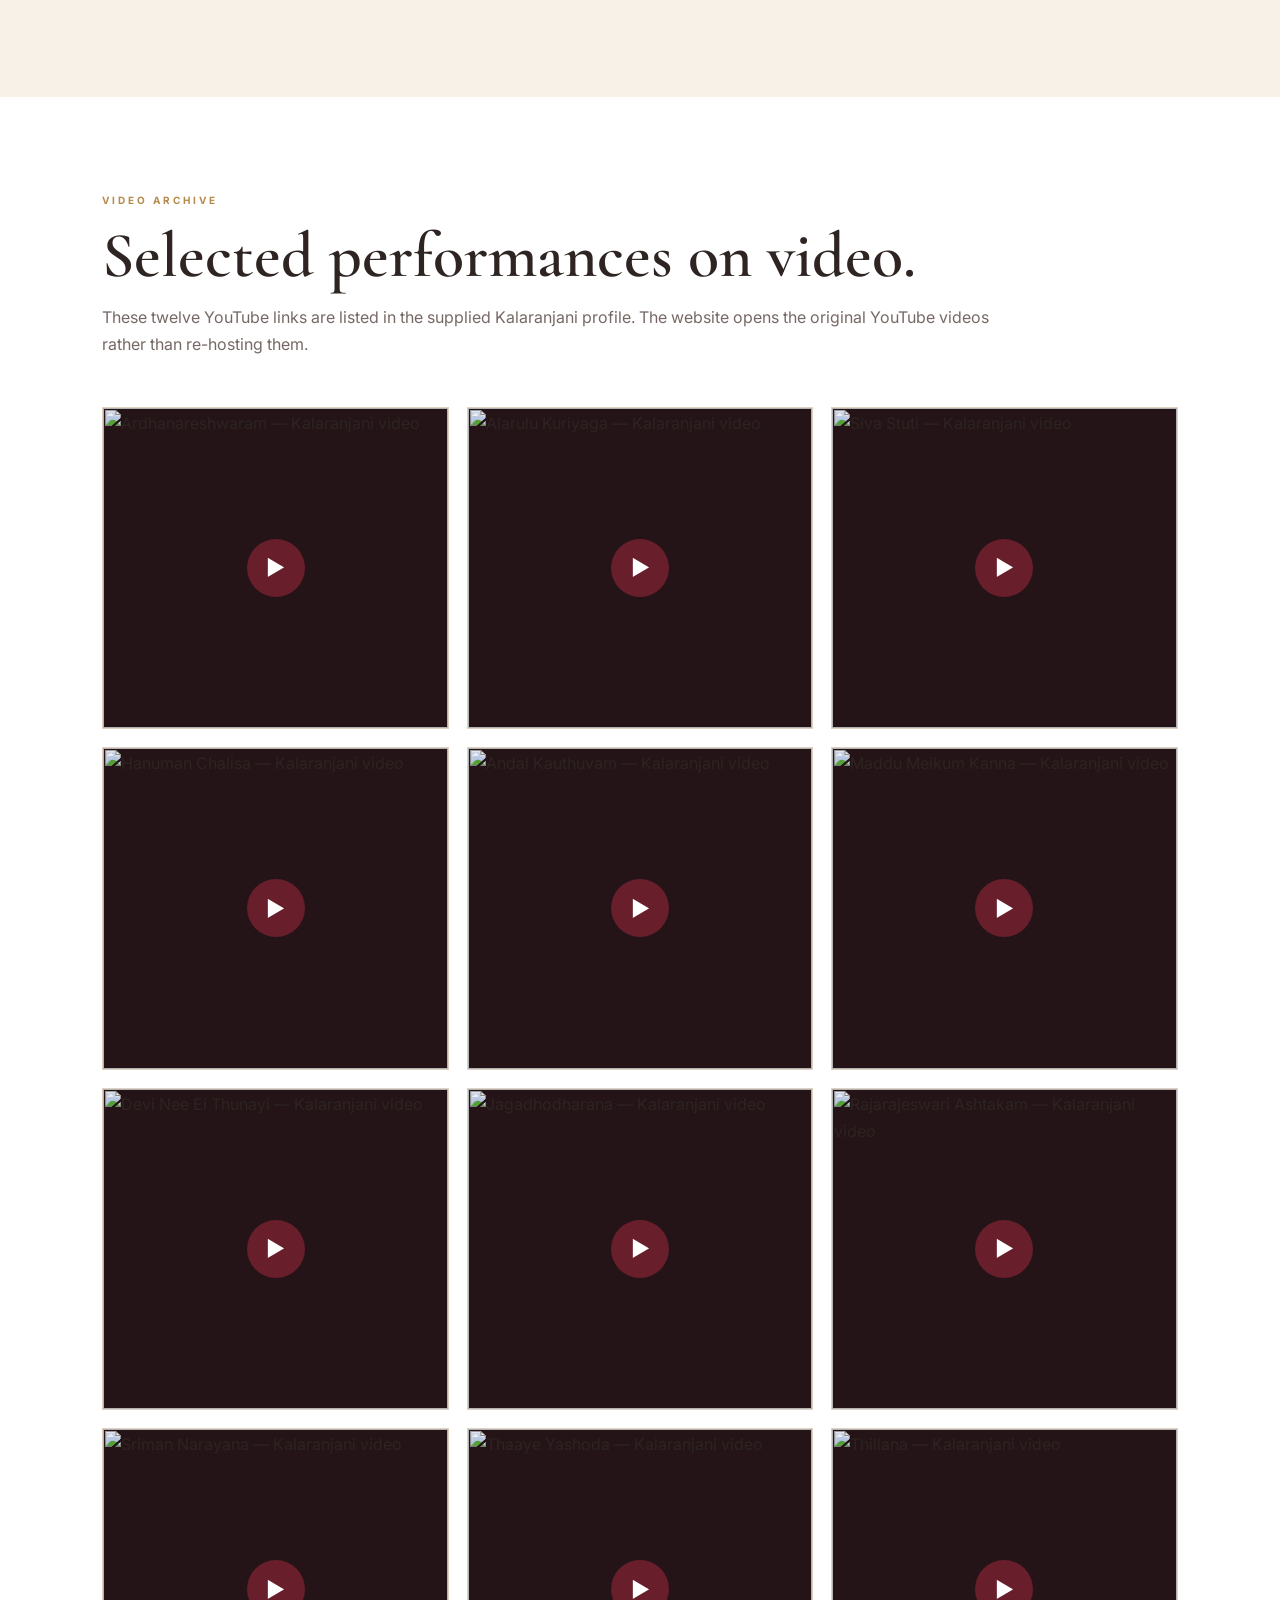
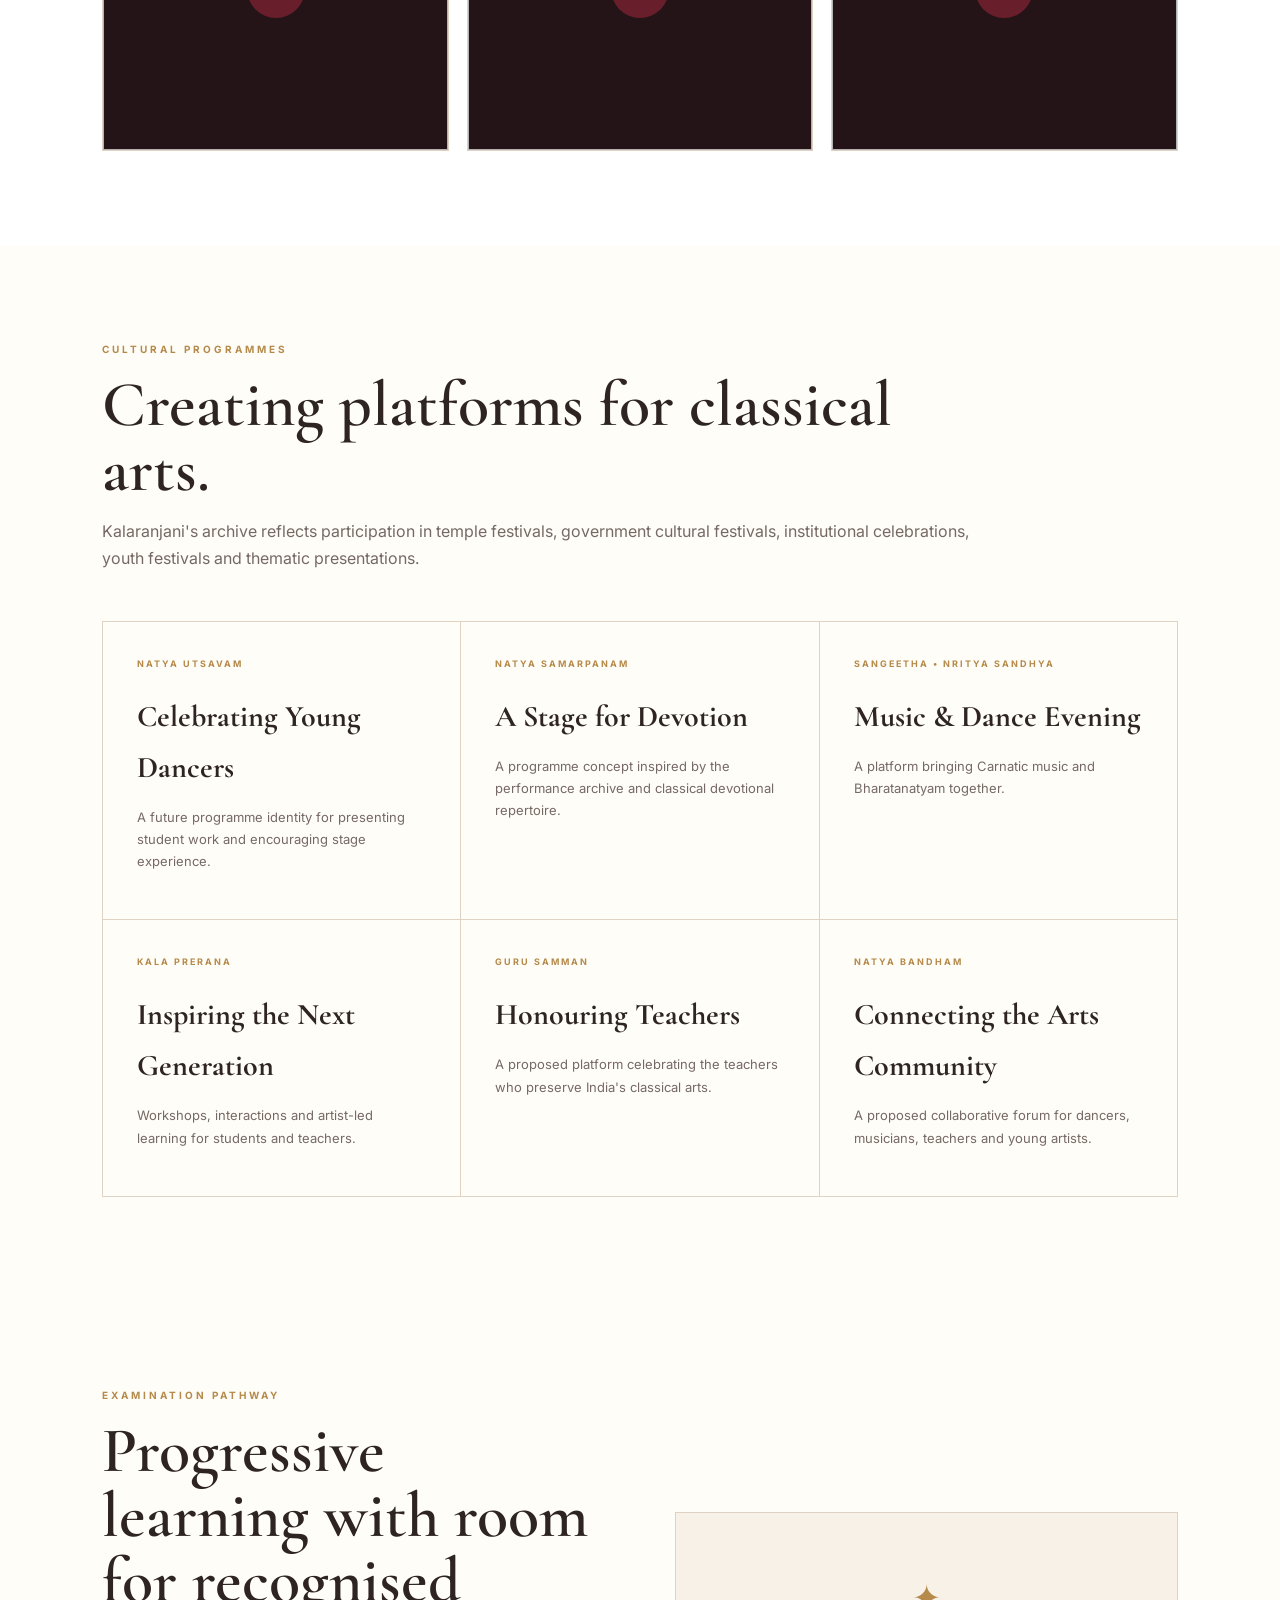
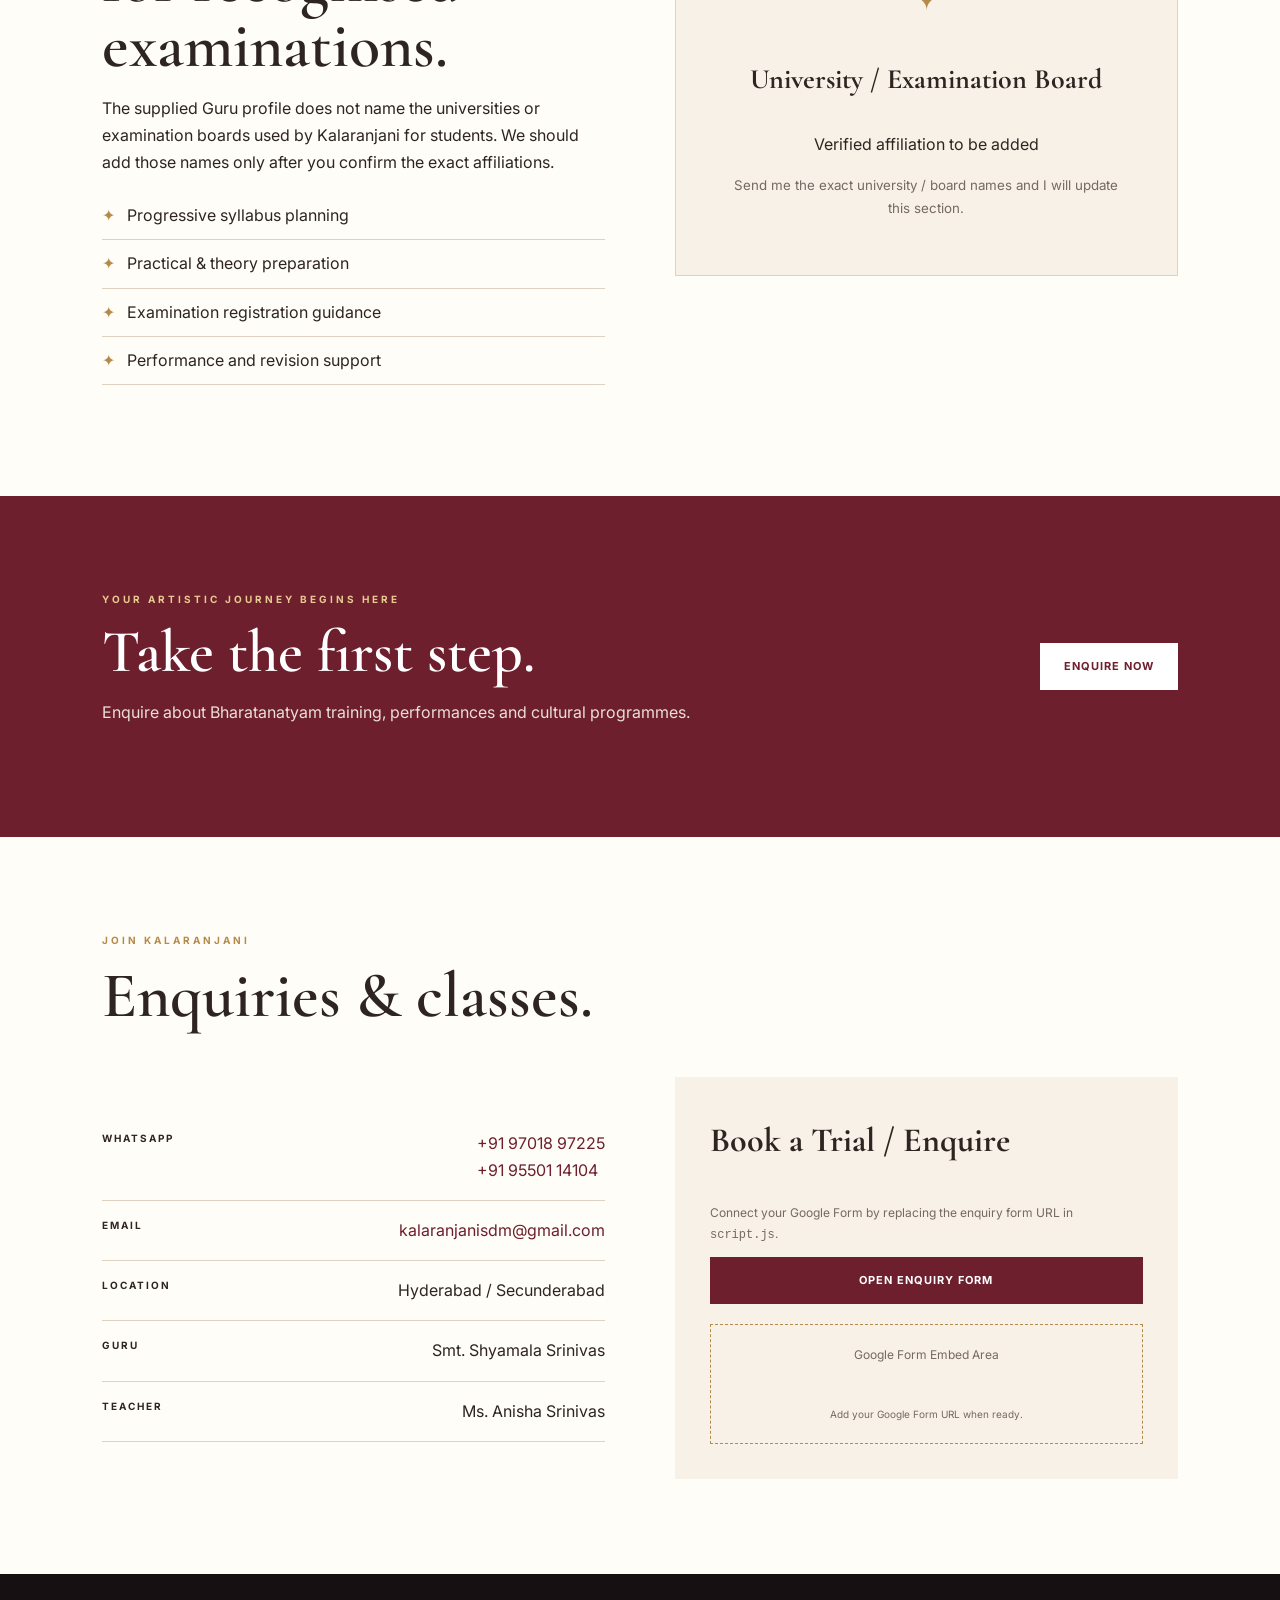
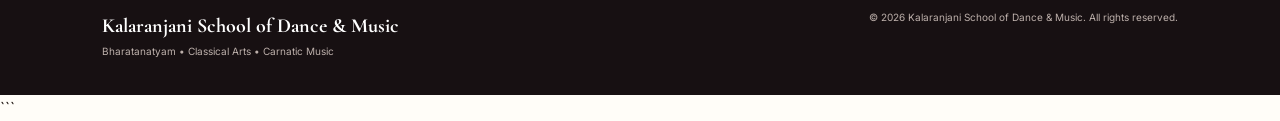
==== commit 932047da: "Add files via upload" ====
--- a/index.html
+++ b/index.html
@@ -109,7 +109,7 @@
     <figure><img src="assets/images/gallery/guru-shyamala-03.jpeg" alt="Bharatanatyam performance by Smt. Shyamala Srinivas"><figcaption>Stage performance</figcaption></figure>
     <figure><img src="assets/images/gallery/guru-shyamala-04.jpeg" alt="Bharatanatyam performance by Smt. Shyamala Srinivas"><figcaption>Classical pose</figcaption></figure>
     <figure><img src="assets/images/gallery/guru-shyamala-05.jpeg" alt="Bharatanatyam performance by Smt. Shyamala Srinivas"><figcaption>Temple performance</figcaption></figure>
-    <figure><img src="assets/images/gallery/guru-shyamala-06.jpeg" alt="Bharatanatyam performance by Smt. Shyamala Srinivas"><figcaption>Performance archive</figcaption></figure>
+    <figure class="rotated-ccw-90"><img src="assets/images/gallery/guru-shyamala-06.jpeg" alt="Bharatanatyam performance by Smt. Shyamala Srinivas"><figcaption>Performance archive</figcaption></figure>
   </div>
   <h3 class="gallery-subtitle">Students & group performances</h3>
   <div class="gallery student-gallery" id="studentGallery"></div>
--- a/style.css
+++ b/style.css
@@ -1,4 +1,8 @@
 :root{--maroon:#6e1f2d;--deep:#241417;--gold:#b58a4a;--cream:#f7f1e7;--ivory:#fffdf8;--text:#2e2522;--muted:#766965;--line:#dfd2c2;--white:#fff}
-*{box-sizing:border-box}html{scroll-behavior:smooth}body{margin:0;color:var(--text);background:var(--ivory);font-family:Inter,Arial,sans-serif;line-height:1.7}a{color:inherit;text-decoration:none}img{max-width:100%;display:block}.site-header{height:82px;padding:0 5%;display:flex;align-items:center;justify-content:space-between;background:rgba(255,253,248,.97);position:sticky;top:0;z-index:20;border-bottom:1px solid var(--line);backdrop-filter:blur(8px)}.brand{display:flex;align-items:center;gap:12px}.brand img{width:55px;height:55px;object-fit:contain}.brand strong{display:block;font-family:"Cormorant Garamond";letter-spacing:1px;font-size:19px}.brand span{display:block;font-size:9px;letter-spacing:1.3px;color:var(--muted);text-transform:uppercase}.nav{display:flex;gap:20px;font-size:11px;font-weight:700}.nav a:hover{color:var(--maroon)}.menu-toggle{display:none;background:none;border:0;font-size:25px}.hero{min-height:720px;display:flex;align-items:center;padding:90px 8%;position:relative;background:linear-gradient(90deg,rgba(35,20,23,.92),rgba(35,20,23,.55),rgba(35,20,23,.15)),url("assets/gallery/student-performance-17.jpeg") center/cover;color:white}.hero:after{content:"";position:absolute;inset:auto 0 0;height:150px;background:linear-gradient(transparent,var(--ivory));opacity:.15}.hero-content{max-width:760px;position:relative;z-index:1}.eyebrow{letter-spacing:3px;font-size:10px;font-weight:700;color:var(--gold);margin:0 0 14px;text-transform:uppercase}.hero h1,h2{font-family:"Cormorant Garamond",Georgia,serif;font-weight:600;line-height:1.02}.hero h1{font-size:clamp(60px,8vw,108px);margin:0 0 24px}.hero h1 em{color:#e5c98e;font-style:normal}.hero-copy{font-size:17px;max-width:680px;color:#f4eee8}.actions{display:flex;gap:13px;margin-top:30px}.btn{display:inline-flex;align-items:center;justify-content:center;padding:13px 23px;border:1px solid var(--gold);font-size:11px;font-weight:700;letter-spacing:1px;text-transform:uppercase;transition:.2s}.btn-primary{background:var(--maroon);color:#fff;border-color:var(--maroon)}.btn-primary:hover{background:#521520}.btn-ghost{color:white}.btn-ghost:hover{background:#fff;color:var(--deep)}.btn-light{background:white;color:var(--maroon);border-color:white}.hero-note{position:absolute;right:6%;bottom:34px;font-family:"Cormorant Garamond";font-style:italic;color:#e7d3aa;z-index:2}.section{padding:95px 8%;max-width:1440px;margin:auto}.intro{display:grid;grid-template-columns:1fr 1fr;gap:80px;align-items:start}.intro h2,.section-heading h2,.split h2,.cta-section h2{font-size:clamp(42px,5vw,66px);margin:0}.intro-copy{font-size:17px;color:var(--muted);max-width:650px}.section-heading{max-width:900px;margin-bottom:48px}.section-heading.center{text-align:center;margin-left:auto;margin-right:auto}.section-heading>p:last-child{color:var(--muted)}.guru-grid,.split,.contact-grid{display:grid;grid-template-columns:1fr 1fr;gap:70px;align-items:center}.guru-portrait{background:var(--cream);padding:12px;border:1px solid var(--line)}.guru-portrait img{width:100%;aspect-ratio:4/5;object-fit:cover}.guru-copy{font-size:15px;color:var(--muted)}.lead{font-family:"Cormorant Garamond";font-size:32px;color:var(--text)}.quote{margin:28px 0;padding:20px 24px;border-left:3px solid var(--gold);font-family:"Cormorant Garamond";font-size:25px;color:var(--maroon);background:var(--cream)}.profile-facts{display:grid;grid-template-columns:repeat(4,1fr);gap:1px;background:var(--line);margin-top:60px;border:1px solid var(--line)}.profile-facts article{background:var(--ivory);padding:28px}.profile-facts span{font-size:9px;letter-spacing:2px;color:var(--gold);font-weight:700}.profile-facts h3{font-family:"Cormorant Garamond";font-size:25px;line-height:1.1;margin:15px 0 8px}.profile-facts p,.books p{font-size:13px;color:var(--muted)}.books{margin-top:45px;padding:30px;background:var(--cream);border:1px solid var(--line)}.books h3{font-family:"Cormorant Garamond";font-size:32px;margin:0}.dark-section{max-width:none;background:var(--deep);color:white}.dark-section .section-heading{max-width:1100px;margin-left:auto;margin-right:auto}.dark-section .section-heading>p:last-child{color:#c8bcb7}.cards{display:grid;gap:18px;max-width:1400px;margin:auto}.cards.four{grid-template-columns:repeat(4,1fr)}.card{border:1px solid rgba(229,201,142,.25);padding:30px;min-height:240px}.card span{color:var(--gold);font-size:11px}.card h3{font-family:"Cormorant Garamond";font-size:30px;margin:25px 0 10px}.card p{color:#c8bcb7;font-size:14px}.feature-strip{max-width:1400px;margin:55px auto 0;border-top:1px solid rgba(255,255,255,.15);display:grid;grid-template-columns:repeat(4,1fr)}.feature-strip div{padding:24px;border-right:1px solid rgba(255,255,255,.15)}.feature-strip div:last-child{border:0}.feature-strip strong,.feature-strip span{display:block}.feature-strip span{color:#aaa;font-size:11px}.performance-section{background:#fff}.timeline{display:grid;grid-template-columns:repeat(2,1fr);gap:14px}.timeline article{border:1px solid var(--line);padding:25px 28px;background:var(--ivory);transition:.2s}.timeline article:hover{transform:translateY(-2px);box-shadow:0 12px 30px rgba(60,30,20,.08)}.timeline span{font-size:9px;letter-spacing:2px;color:var(--gold);font-weight:700}.timeline h3{font-family:"Cormorant Garamond";font-size:28px;line-height:1.15;margin:12px 0 6px}.timeline p{font-size:13px;color:var(--muted);margin:0}.gallery-section{background:var(--cream);max-width:none}.gallery{max-width:1400px;margin:auto;display:grid;grid-template-columns:repeat(3,1fr);gap:14px}.gallery figure{margin:0;background:white;border:1px solid var(--line);overflow:hidden}.gallery figure img{width:100%;height:330px;object-fit:cover;transition:.3s}.gallery figure:hover img{transform:scale(1.025)}.gallery figcaption{padding:11px 14px;font-size:10px;letter-spacing:.8px;color:var(--muted);text-transform:uppercase}.gallery-subtitle{max-width:1400px;margin:55px auto 22px;font-family:"Cormorant Garamond";font-size:34px}.student-gallery{grid-template-columns:repeat(4,1fr)}.student-gallery figure img{height:260px}.photo-note{text-align:center;font-size:10px;color:var(--muted);margin:22px auto 0;max-width:850px}.video-section{background:#fff}.video-grid{display:grid;grid-template-columns:repeat(3,1fr);gap:18px}.video-card{border:1px solid var(--line);background:white;overflow:hidden}.video-thumb{position:relative;display:block;background:#241417}.video-thumb img{width:100%;aspect-ratio:16/9;object-fit:cover;opacity:.92}.play{position:absolute;left:50%;top:50%;transform:translate(-50%,-50%);width:58px;height:58px;border-radius:50%;display:grid;place-items:center;background:rgba(110,31,45,.92);color:white;font-size:21px}.video-body{padding:18px}.video-body .tag{font-size:9px;letter-spacing:2px;color:var(--gold);font-weight:700}.video-body h3{font-family:"Cormorant Garamond";font-size:25px;margin:8px 0}.video-body a{font-size:10px;text-transform:uppercase;letter-spacing:1px;color:var(--maroon);font-weight:700}.programme-grid{display:grid;grid-template-columns:repeat(3,1fr);gap:1px;background:var(--line);border:1px solid var(--line)}.programme-grid article{background:var(--ivory);padding:34px;min-height:210px}.programme-grid span{font-size:9px;letter-spacing:2px;color:var(--gold);font-weight:700}.programme-grid h3{font-family:"Cormorant Garamond";font-size:30px;margin:20px 0 8px}.programme-grid p{font-size:13px;color:var(--muted)}.check-list{padding:0;list-style:none}.check-list li{padding:10px 0;border-bottom:1px solid var(--line)}.check-list li:before{content:"✦";color:var(--gold);margin-right:12px}.exam-box{background:var(--cream);padding:55px;text-align:center;border:1px solid var(--line)}.seal{font-size:35px;color:var(--gold)}.exam-box h3{font-family:"Cormorant Garamond";font-size:28px}.exam-box small{color:var(--muted)}.cta-section{max-width:none;background:var(--maroon);color:white;display:flex;align-items:center;justify-content:space-between;gap:30px}.cta-section .eyebrow{color:#e6ca91}.cta-section h2{font-size:60px}.cta-section p{color:#eadfd8}.contact-item{padding:16px 0;border-bottom:1px solid var(--line);display:flex;justify-content:space-between;gap:20px}.contact-item strong{font-size:10px;letter-spacing:2px;text-transform:uppercase}.contact-item a{color:var(--maroon)}.form-card{background:var(--cream);padding:35px}.form-card h3{font-family:"Cormorant Garamond";font-size:34px;margin-top:0}.form-card p{font-size:12px;color:var(--muted)}.full{width:100%}.embed-note{margin-top:20px;min-height:120px;border:1px dashed var(--gold);display:grid;place-items:center;text-align:center;color:var(--muted);font-size:12px}footer{padding:35px 8%;background:#171012;color:#bdb0ab;display:flex;justify-content:space-between;gap:20px;font-size:10px}.footer-brand strong,.footer-brand span{display:block}.footer-brand strong{font-family:"Cormorant Garamond";font-size:20px;color:white}.floating-whatsapp{position:fixed;right:22px;bottom:22px;width:54px;height:54px;border-radius:50%;display:grid;place-items:center;background:#1d7d4f;color:white;z-index:30;box-shadow:0 8px 24px rgba(0,0,0,.2);font-size:11px;font-weight:700}
+*{box-sizing:border-box}html{scroll-behavior:smooth}body{margin:0;color:var(--text);background:var(--ivory);font-family:Inter,Arial,sans-serif;line-height:1.7}a{color:inherit;text-decoration:none}img{max-width:100%;display:block}.site-header{height:82px;padding:0 5%;display:flex;align-items:center;justify-content:space-between;background:rgba(255,253,248,.97);position:sticky;top:0;z-index:20;border-bottom:1px solid var(--line);backdrop-filter:blur(8px)}.brand{display:flex;align-items:center;gap:12px}.brand img{width:55px;height:55px;object-fit:contain}.brand strong{display:block;font-family:"Cormorant Garamond";letter-spacing:1px;font-size:19px}.brand span{display:block;font-size:9px;letter-spacing:1.3px;color:var(--muted);text-transform:uppercase}.nav{display:flex;gap:20px;font-size:11px;font-weight:700}.nav a:hover{color:var(--maroon)}.menu-toggle{display:none;background:none;border:0;font-size:25px}.hero{min-height:720px;display:flex;align-items:center;padding:90px 8%;position:relative;background:linear-gradient(90deg,rgba(35,20,23,.92),rgba(35,20,23,.55),rgba(35,20,23,.15)),url("assets/images/gallery/student-performance-17.jpeg") center/cover;color:white}.hero:after{content:"";position:absolute;inset:auto 0 0;height:150px;background:linear-gradient(transparent,var(--ivory));opacity:.15}.hero-content{max-width:760px;position:relative;z-index:1}.eyebrow{letter-spacing:3px;font-size:10px;font-weight:700;color:var(--gold);margin:0 0 14px;text-transform:uppercase}.hero h1,h2{font-family:"Cormorant Garamond",Georgia,serif;font-weight:600;line-height:1.02}.hero h1{font-size:clamp(60px,8vw,108px);margin:0 0 24px}.hero h1 em{color:#e5c98e;font-style:normal}.hero-copy{font-size:17px;max-width:680px;color:#f4eee8}.actions{display:flex;gap:13px;margin-top:30px}.btn{display:inline-flex;align-items:center;justify-content:center;padding:13px 23px;border:1px solid var(--gold);font-size:11px;font-weight:700;letter-spacing:1px;text-transform:uppercase;transition:.2s}.btn-primary{background:var(--maroon);color:#fff;border-color:var(--maroon)}.btn-primary:hover{background:#521520}.btn-ghost{color:white}.btn-ghost:hover{background:#fff;color:var(--deep)}.btn-light{background:white;color:var(--maroon);border-color:white}.hero-note{position:absolute;right:6%;bottom:34px;font-family:"Cormorant Garamond";font-style:italic;color:#e7d3aa;z-index:2}.section{padding:95px 8%;max-width:1440px;margin:auto}.intro{display:grid;grid-template-columns:1fr 1fr;gap:80px;align-items:start}.intro h2,.section-heading h2,.split h2,.cta-section h2{font-size:clamp(42px,5vw,66px);margin:0}.intro-copy{font-size:17px;color:var(--muted);max-width:650px}.section-heading{max-width:900px;margin-bottom:48px}.section-heading.center{text-align:center;margin-left:auto;margin-right:auto}.section-heading>p:last-child{color:var(--muted)}.guru-grid,.split,.contact-grid{display:grid;grid-template-columns:1fr 1fr;gap:70px;align-items:center}.guru-portrait{background:var(--cream);padding:12px;border:1px solid var(--line)}.guru-portrait img{width:100%;aspect-ratio:4/5;object-fit:cover}.guru-copy{font-size:15px;color:var(--muted)}.lead{font-family:"Cormorant Garamond";font-size:32px;color:var(--text)}.quote{margin:28px 0;padding:20px 24px;border-left:3px solid var(--gold);font-family:"Cormorant Garamond";font-size:25px;color:var(--maroon);background:var(--cream)}.profile-facts{display:grid;grid-template-columns:repeat(4,1fr);gap:1px;background:var(--line);margin-top:60px;border:1px solid var(--line)}.profile-facts article{background:var(--ivory);padding:28px}.profile-facts span{font-size:9px;letter-spacing:2px;color:var(--gold);font-weight:700}.profile-facts h3{font-family:"Cormorant Garamond";font-size:25px;line-height:1.1;margin:15px 0 8px}.profile-facts p,.books p{font-size:13px;color:var(--muted)}.books{margin-top:45px;padding:30px;background:var(--cream);border:1px solid var(--line)}.books h3{font-family:"Cormorant Garamond";font-size:32px;margin:0}.dark-section{max-width:none;background:var(--deep);color:white}.dark-section .section-heading{max-width:1100px;margin-left:auto;margin-right:auto}.dark-section .section-heading>p:last-child{color:#c8bcb7}.cards{display:grid;gap:18px;max-width:1400px;margin:auto}.cards.four{grid-template-columns:repeat(4,1fr)}.card{border:1px solid rgba(229,201,142,.25);padding:30px;min-height:240px}.card span{color:var(--gold);font-size:11px}.card h3{font-family:"Cormorant Garamond";font-size:30px;margin:25px 0 10px}.card p{color:#c8bcb7;font-size:14px}.feature-strip{max-width:1400px;margin:55px auto 0;border-top:1px solid rgba(255,255,255,.15);display:grid;grid-template-columns:repeat(4,1fr)}.feature-strip div{padding:24px;border-right:1px solid rgba(255,255,255,.15)}.feature-strip div:last-child{border:0}.feature-strip strong,.feature-strip span{display:block}.feature-strip span{color:#aaa;font-size:11px}.performance-section{background:#fff}.timeline{display:grid;grid-template-columns:repeat(2,1fr);gap:14px}.timeline article{border:1px solid var(--line);padding:25px 28px;background:var(--ivory);transition:.2s}.timeline article:hover{transform:translateY(-2px);box-shadow:0 12px 30px rgba(60,30,20,.08)}.timeline span{font-size:9px;letter-spacing:2px;color:var(--gold);font-weight:700}.timeline h3{font-family:"Cormorant Garamond";font-size:28px;line-height:1.15;margin:12px 0 6px}.timeline p{font-size:13px;color:var(--muted);margin:0}.gallery-section{background:var(--cream);max-width:none}.gallery{max-width:1400px;margin:auto;display:grid;grid-template-columns:repeat(3,1fr);gap:14px}.gallery figure{margin:0;background:white;border:1px solid var(--line);overflow:hidden}.gallery figure img{width:100%;height:360px;object-fit:contain;object-position:center;background:#f1ebe2;transition:.25s;padding:0}
+.gallery figure:hover img{transform:scale(1.01)}
+.gallery figure.rotated-ccw-90{background:#f1ebe2}
+.gallery figure.rotated-ccw-90 img{width:min(360px,100%);height:auto;max-width:100%;object-fit:contain;background:transparent;transform:rotate(-90deg);margin:auto}
+.gallery figure.rotated-ccw-90:hover img{transform:rotate(-90deg) scale(1.01)}.gallery figcaption{padding:11px 14px;font-size:10px;letter-spacing:.8px;color:var(--muted);text-transform:uppercase}.gallery-subtitle{max-width:1400px;margin:55px auto 22px;font-family:"Cormorant Garamond";font-size:34px}.student-gallery{grid-template-columns:repeat(4,1fr)}.student-gallery figure img{height:260px}.photo-note{text-align:center;font-size:10px;color:var(--muted);margin:22px auto 0;max-width:850px}.video-section{background:#fff}.video-grid{display:grid;grid-template-columns:repeat(3,1fr);gap:18px}.video-card{border:1px solid var(--line);background:white;overflow:hidden}.video-thumb{position:relative;display:block;background:#241417}.video-thumb img{width:100%;aspect-ratio:16/9;object-fit:cover;opacity:.92}.play{position:absolute;left:50%;top:50%;transform:translate(-50%,-50%);width:58px;height:58px;border-radius:50%;display:grid;place-items:center;background:rgba(110,31,45,.92);color:white;font-size:21px}.video-body{padding:18px}.video-body .tag{font-size:9px;letter-spacing:2px;color:var(--gold);font-weight:700}.video-body h3{font-family:"Cormorant Garamond";font-size:25px;margin:8px 0}.video-body a{font-size:10px;text-transform:uppercase;letter-spacing:1px;color:var(--maroon);font-weight:700}.programme-grid{display:grid;grid-template-columns:repeat(3,1fr);gap:1px;background:var(--line);border:1px solid var(--line)}.programme-grid article{background:var(--ivory);padding:34px;min-height:210px}.programme-grid span{font-size:9px;letter-spacing:2px;color:var(--gold);font-weight:700}.programme-grid h3{font-family:"Cormorant Garamond";font-size:30px;margin:20px 0 8px}.programme-grid p{font-size:13px;color:var(--muted)}.check-list{padding:0;list-style:none}.check-list li{padding:10px 0;border-bottom:1px solid var(--line)}.check-list li:before{content:"✦";color:var(--gold);margin-right:12px}.exam-box{background:var(--cream);padding:55px;text-align:center;border:1px solid var(--line)}.seal{font-size:35px;color:var(--gold)}.exam-box h3{font-family:"Cormorant Garamond";font-size:28px}.exam-box small{color:var(--muted)}.cta-section{max-width:none;background:var(--maroon);color:white;display:flex;align-items:center;justify-content:space-between;gap:30px}.cta-section .eyebrow{color:#e6ca91}.cta-section h2{font-size:60px}.cta-section p{color:#eadfd8}.contact-item{padding:16px 0;border-bottom:1px solid var(--line);display:flex;justify-content:space-between;gap:20px}.contact-item strong{font-size:10px;letter-spacing:2px;text-transform:uppercase}.contact-item a{color:var(--maroon)}.form-card{background:var(--cream);padding:35px}.form-card h3{font-family:"Cormorant Garamond";font-size:34px;margin-top:0}.form-card p{font-size:12px;color:var(--muted)}.full{width:100%}.embed-note{margin-top:20px;min-height:120px;border:1px dashed var(--gold);display:grid;place-items:center;text-align:center;color:var(--muted);font-size:12px}footer{padding:35px 8%;background:#171012;color:#bdb0ab;display:flex;justify-content:space-between;gap:20px;font-size:10px}.footer-brand strong,.footer-brand span{display:block}.footer-brand strong{font-family:"Cormorant Garamond";font-size:20px;color:white}.floating-whatsapp{position:fixed;right:22px;bottom:22px;width:54px;height:54px;border-radius:50%;display:grid;place-items:center;background:#1d7d4f;color:white;z-index:30;box-shadow:0 8px 24px rgba(0,0,0,.2);font-size:11px;font-weight:700}
 @media(max-width:1000px){.nav{display:none;position:absolute;top:82px;left:0;right:0;background:var(--ivory);padding:20px 6%;flex-direction:column;border-bottom:1px solid var(--line)}.nav.open{display:flex}.menu-toggle{display:block}.intro,.guru-grid,.split,.contact-grid{grid-template-columns:1fr;gap:35px}.cards.four,.profile-facts,.feature-strip{grid-template-columns:1fr 1fr}.programme-grid,.video-grid,.gallery{grid-template-columns:1fr 1fr}.student-gallery{grid-template-columns:1fr 1fr}.timeline{grid-template-columns:1fr}.hero{min-height:650px;padding:70px 7%}.hero h1{font-size:65px}.cta-section{display:block}.cta-section .btn{margin-top:20px}}
-@media(max-width:560px){.site-header{padding:0 4%}.brand img{width:45px;height:45px}.brand strong{font-size:15px}.brand span{font-size:7px}.section{padding:70px 6%}.hero h1{font-size:54px}.cards.four,.profile-facts,.feature-strip,.programme-grid,.video-grid,.gallery,.student-gallery{grid-template-columns:1fr}.gallery figure img,.student-gallery figure img{height:280px}.hero-note{display:none}.actions{flex-direction:column;align-items:flex-start}.contact-item{display:block}.contact-item strong{display:block;margin-bottom:5px}footer{display:block}.footer-brand{margin-bottom:15px}}
+@media(max-width:560px){.site-header{padding:0 4%}.brand img{width:45px;height:45px}.brand strong{font-size:15px}.brand span{font-size:7px}.section{padding:70px 6%}.hero h1{font-size:54px}.cards.four,.profile-facts,.feature-strip,.programme-grid,.video-grid,.gallery,.student-gallery{grid-template-columns:1fr}.gallery figure img,.student-gallery figure img{height:300px}.gallery figure.rotated-ccw-90 img{width:min(300px,100%);height:auto}.hero-note{display:none}.actions{flex-direction:column;align-items:flex-start}.contact-item{display:block}.contact-item strong{display:block;margin-bottom:5px}footer{display:block}.footer-brand{margin-bottom:15px}}
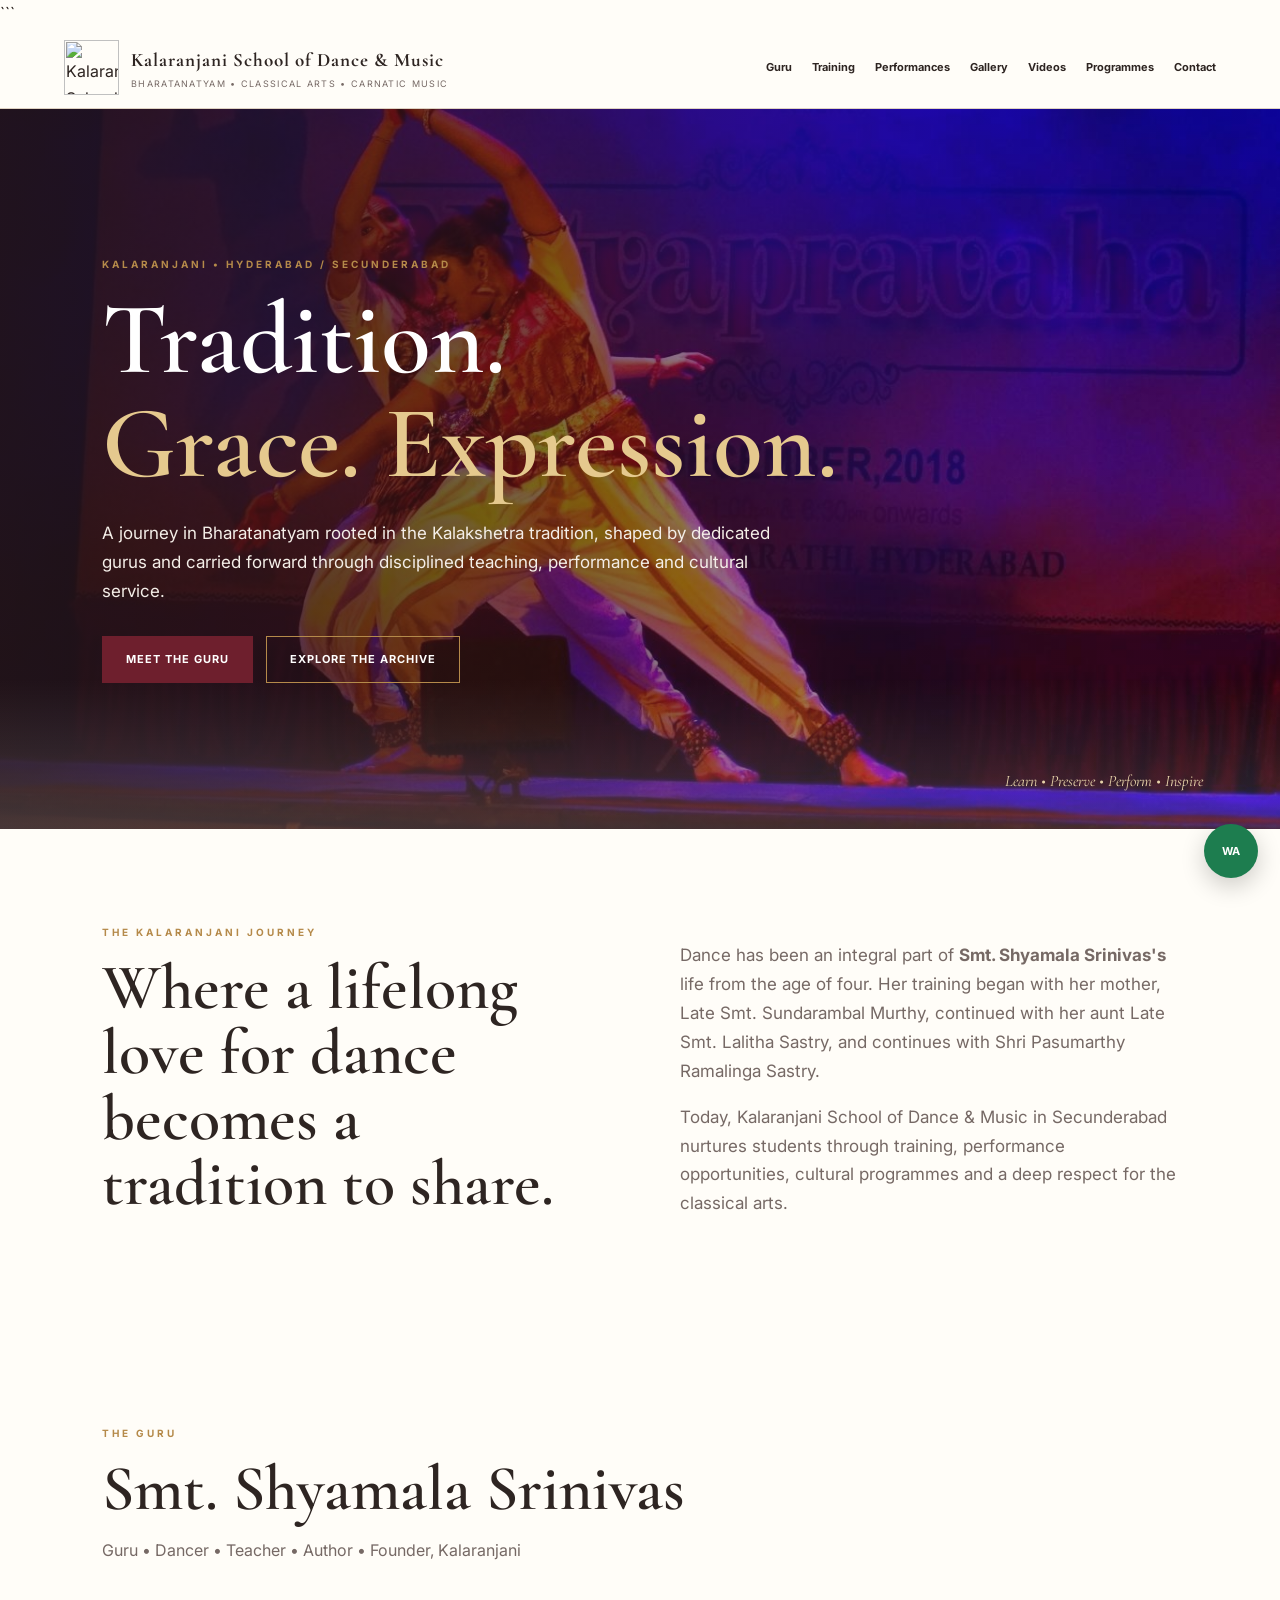
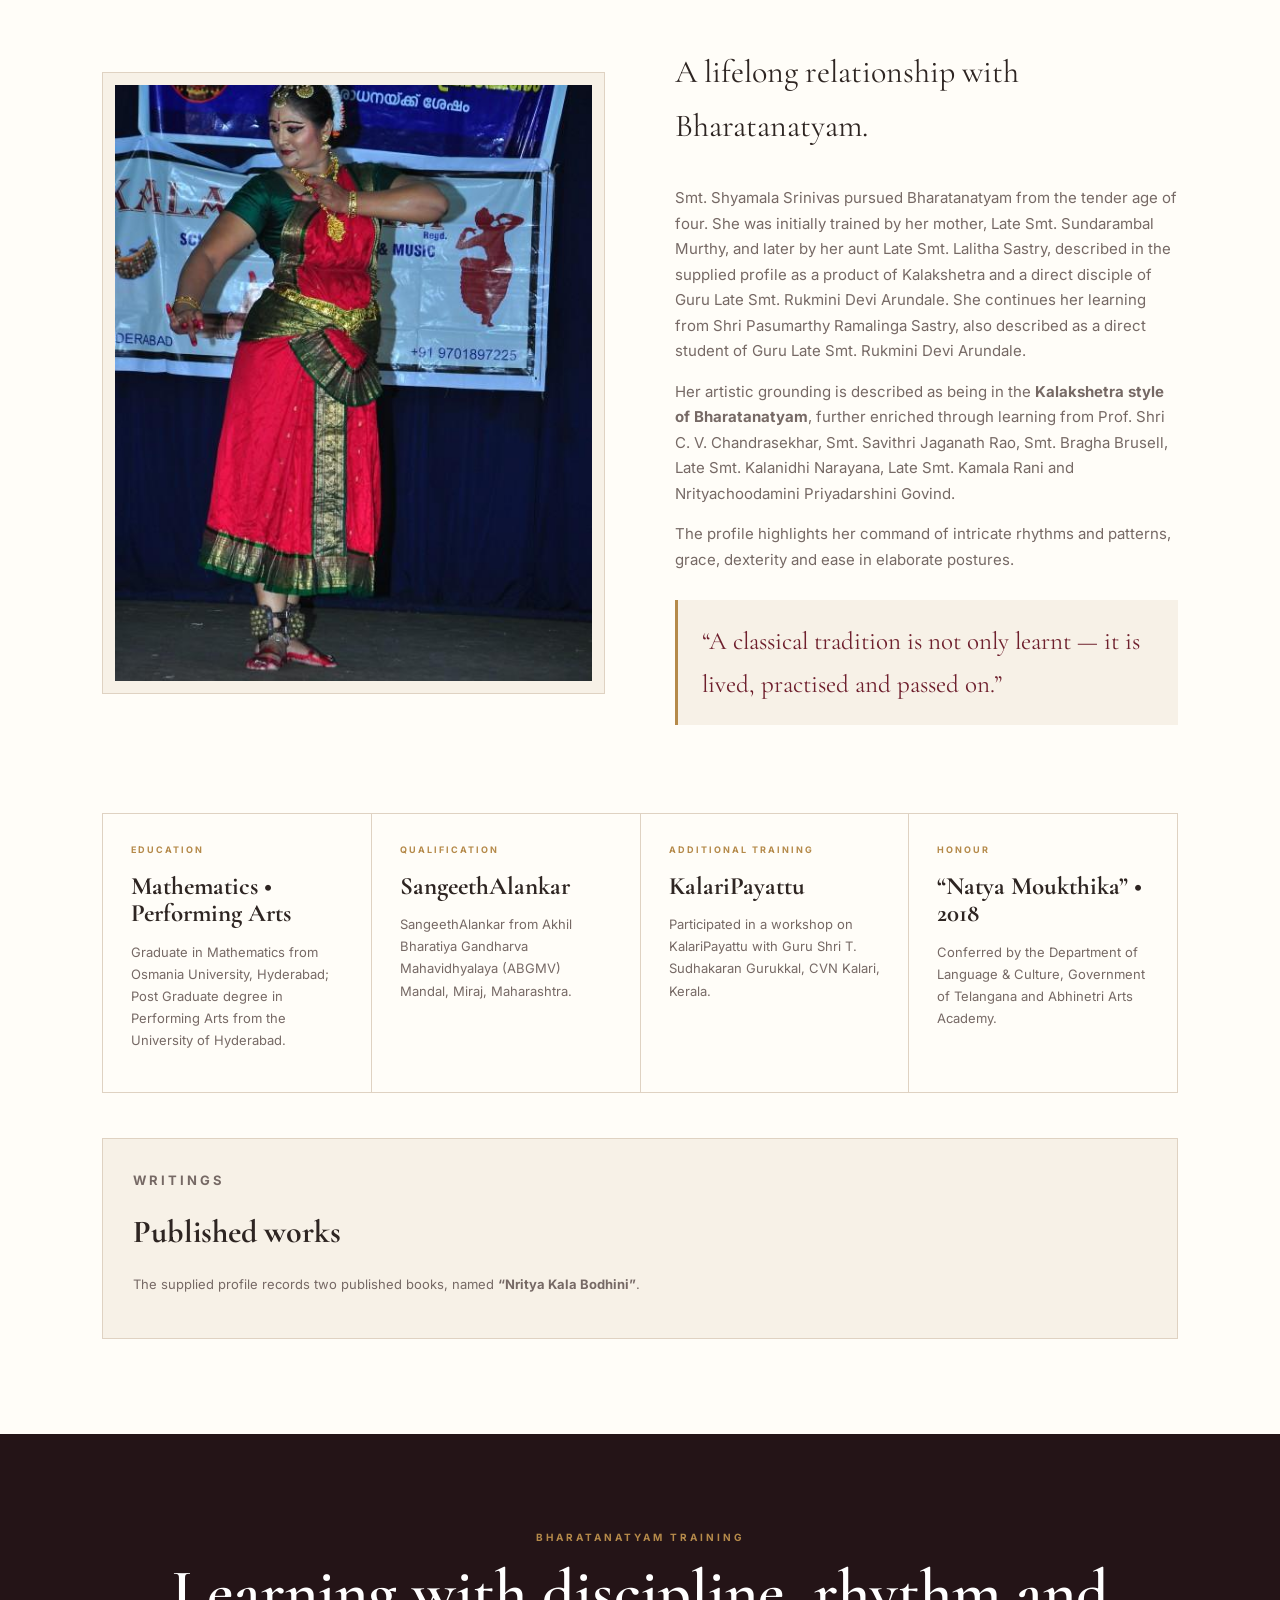
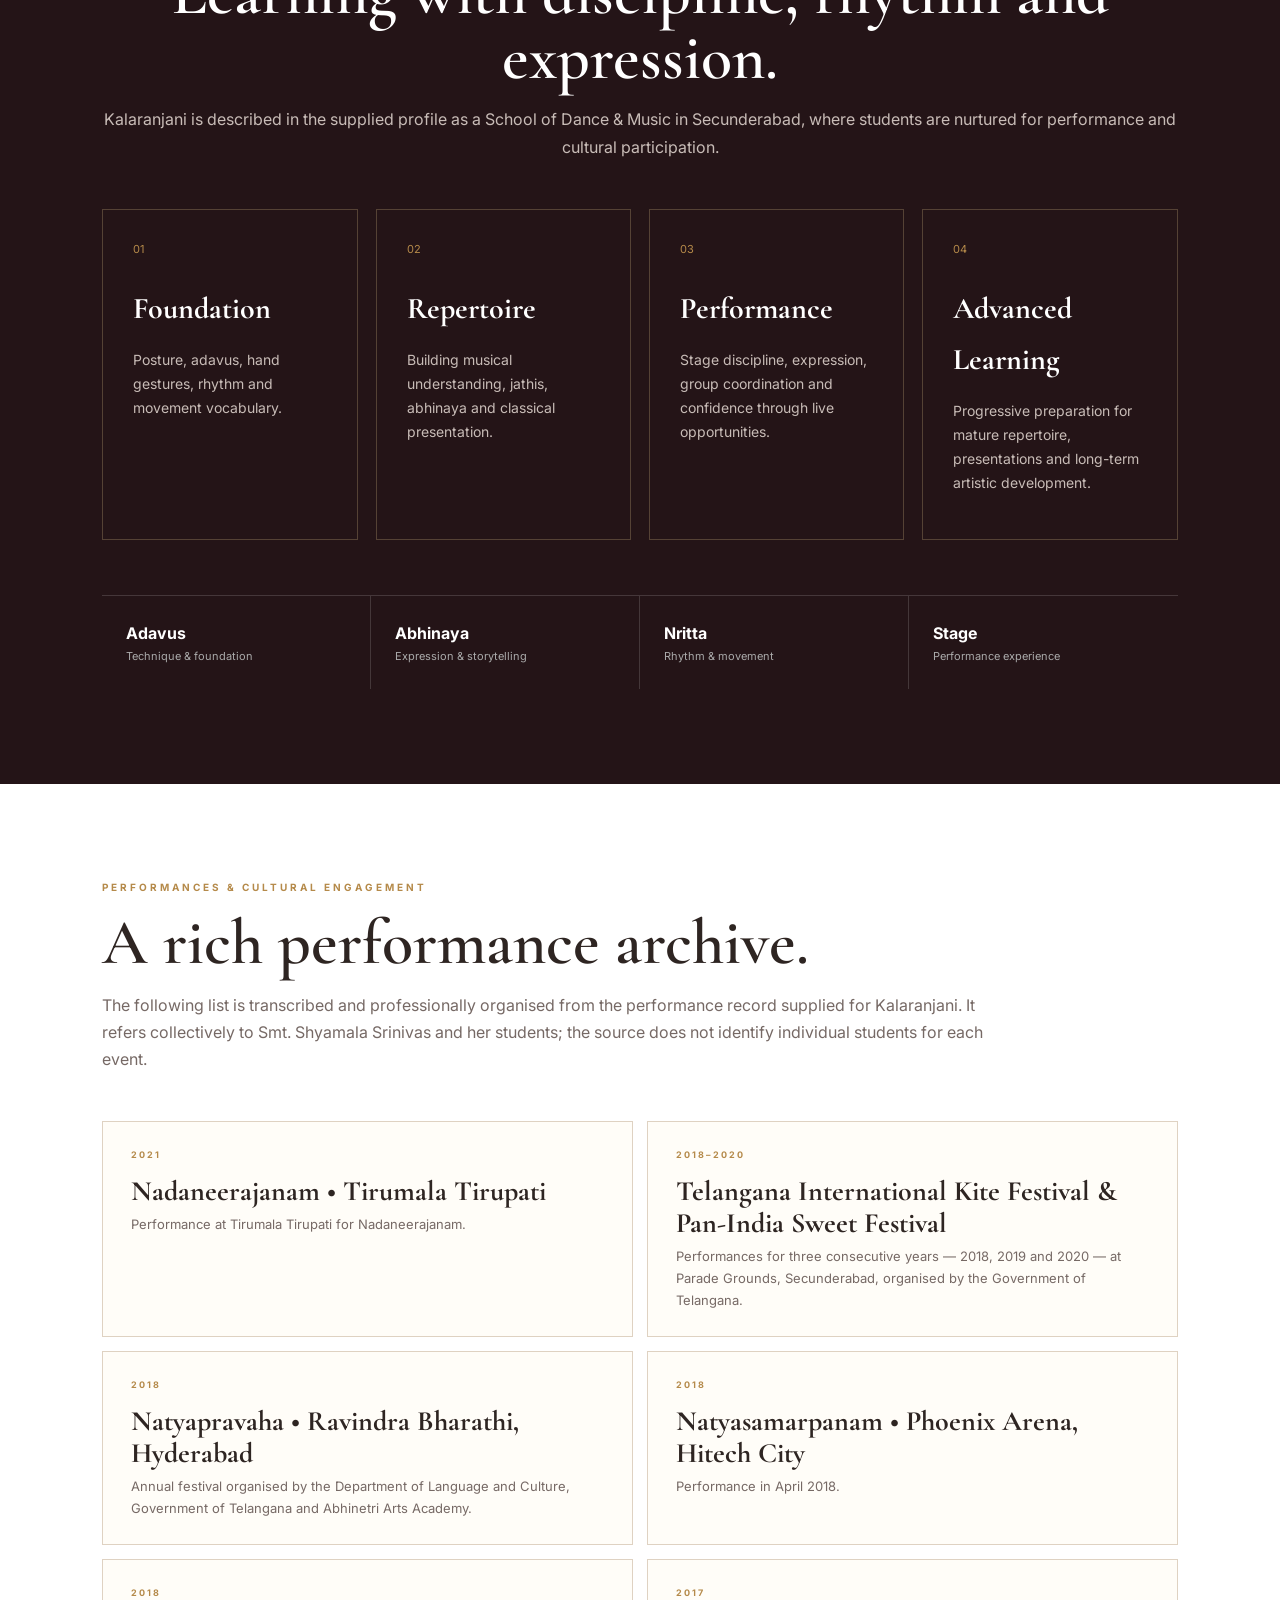
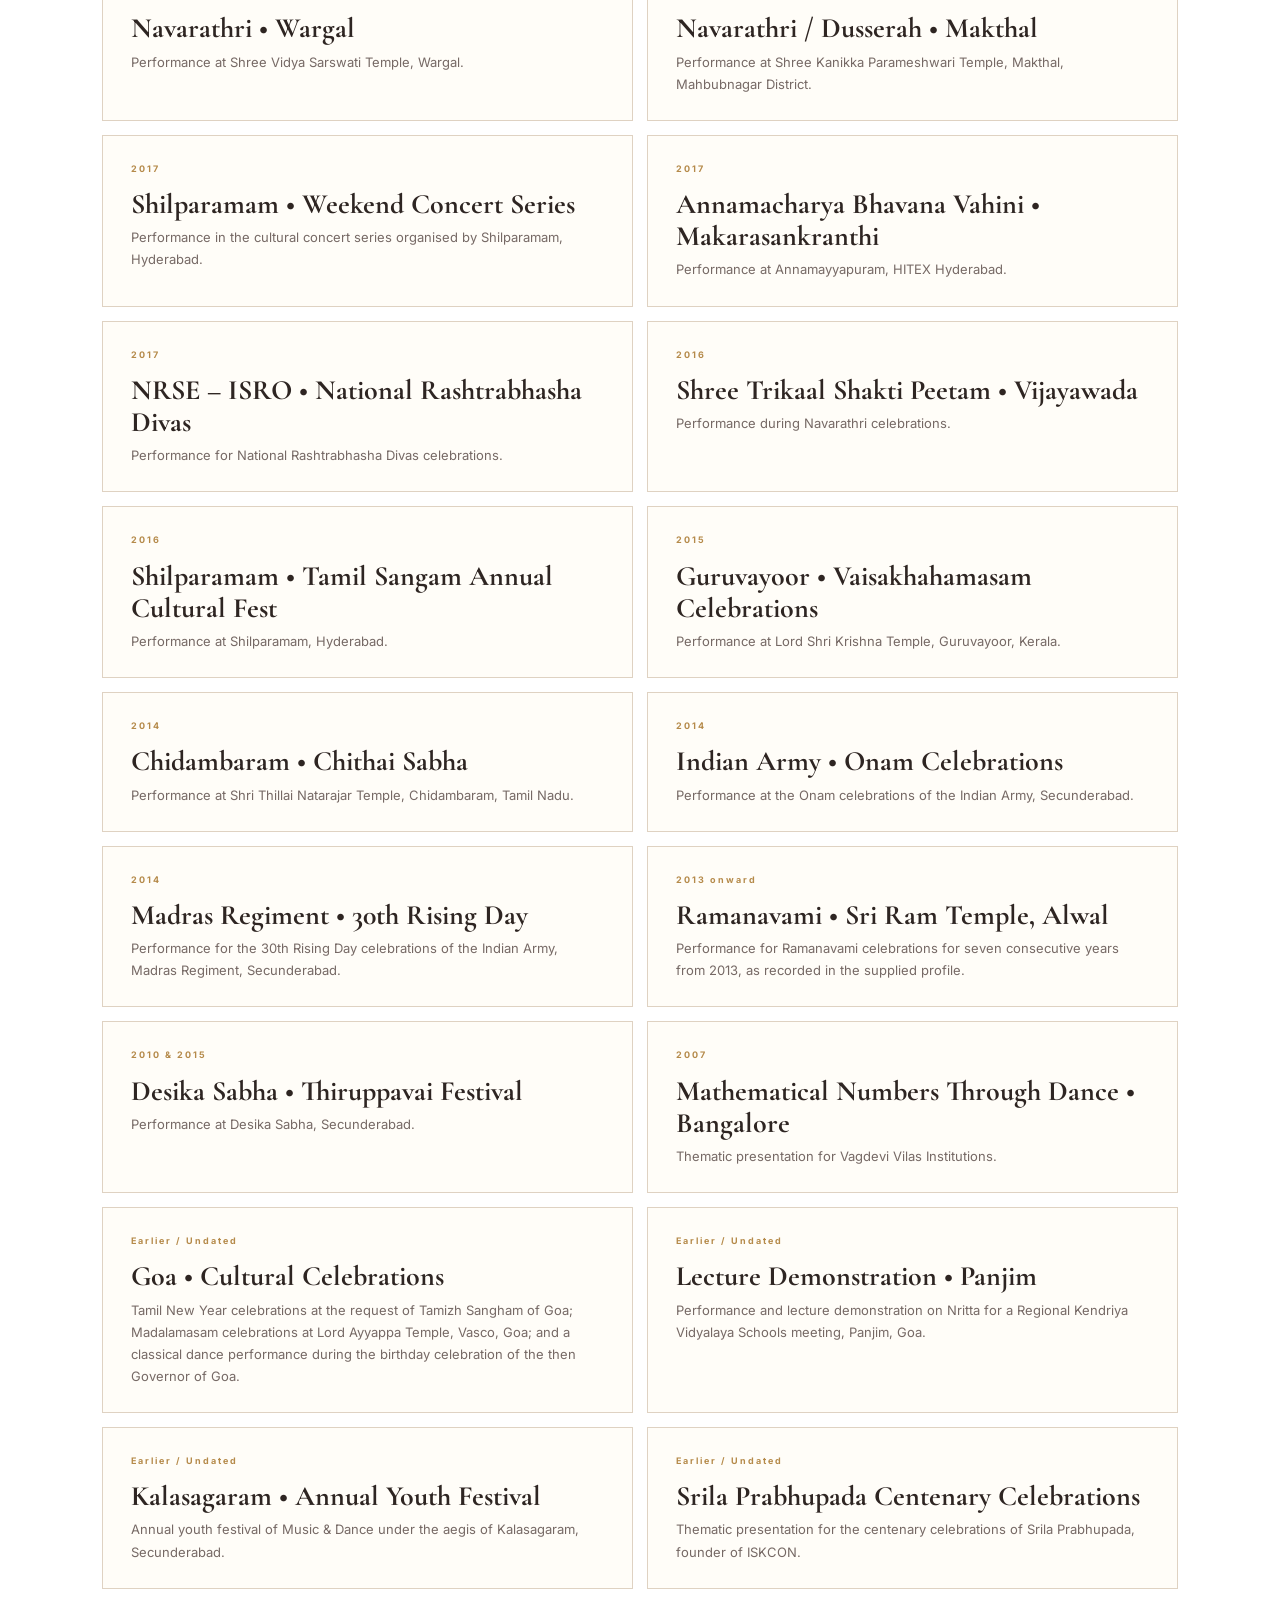
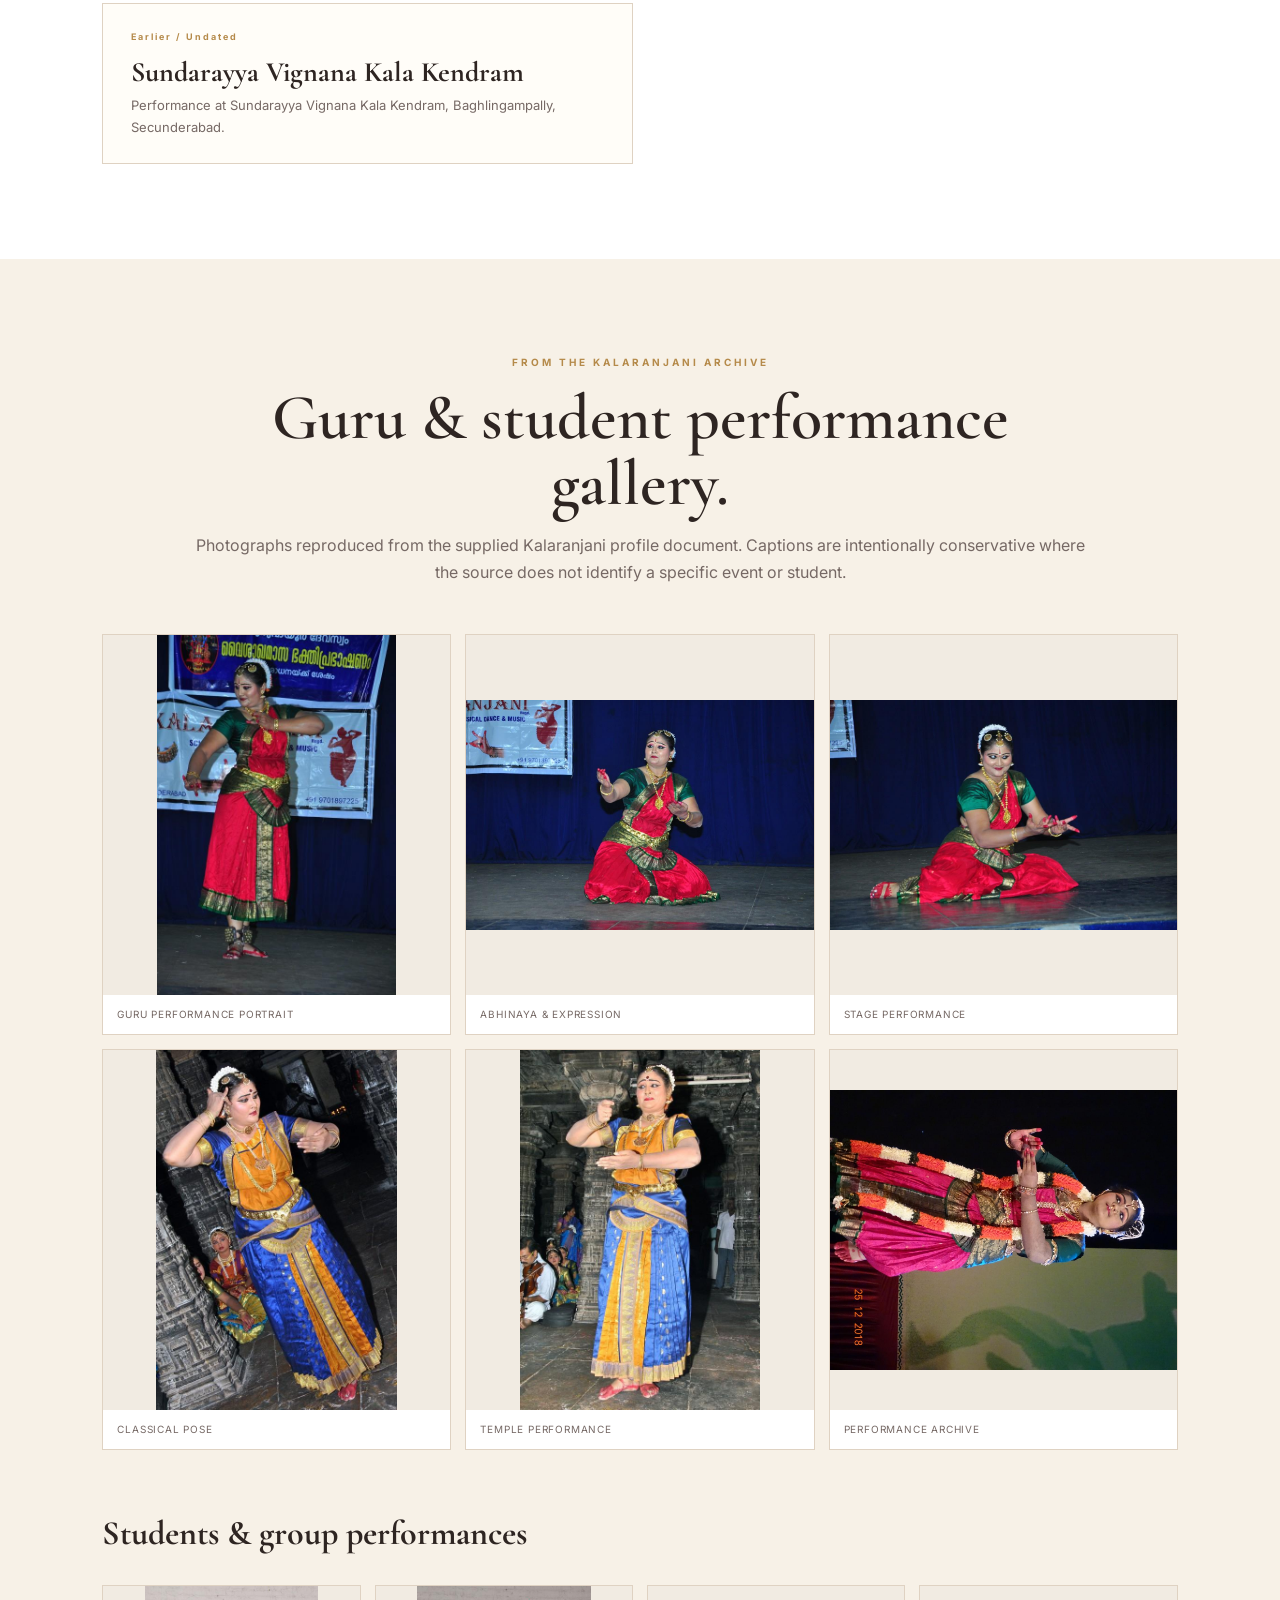
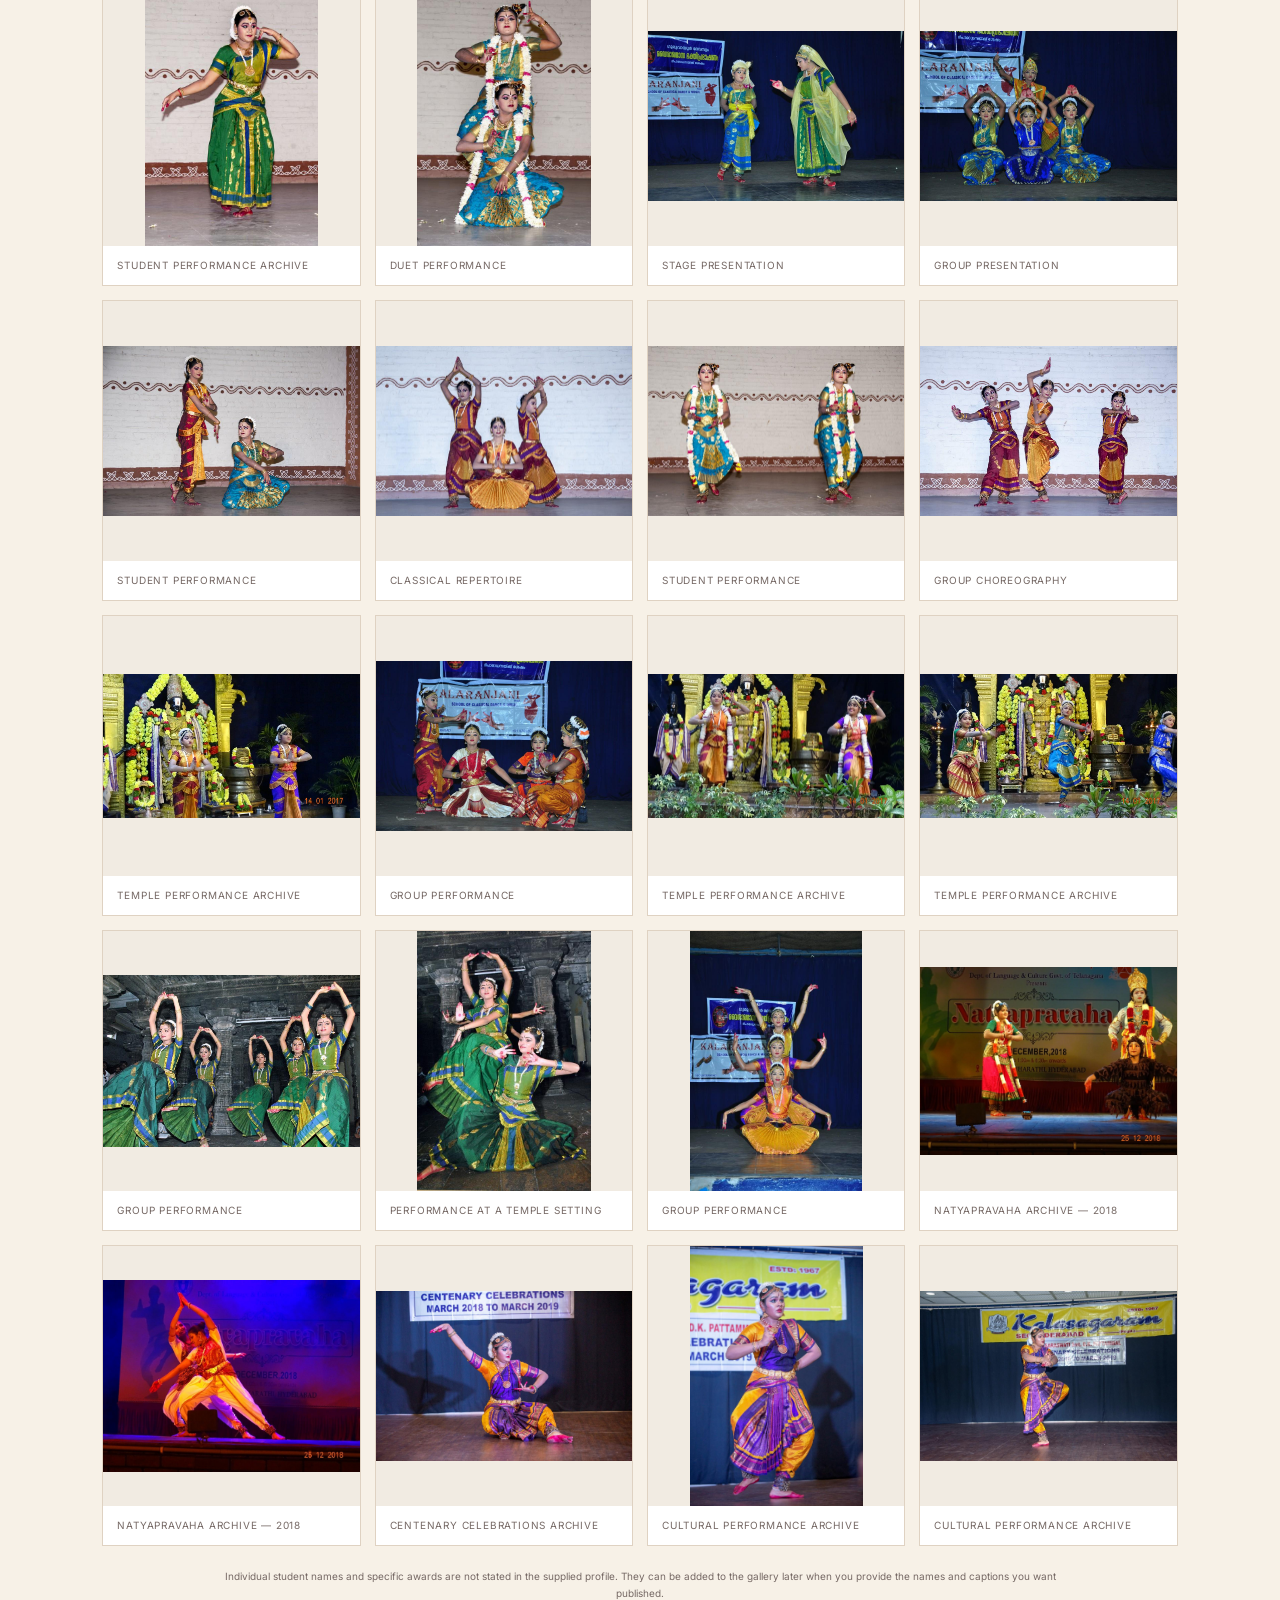
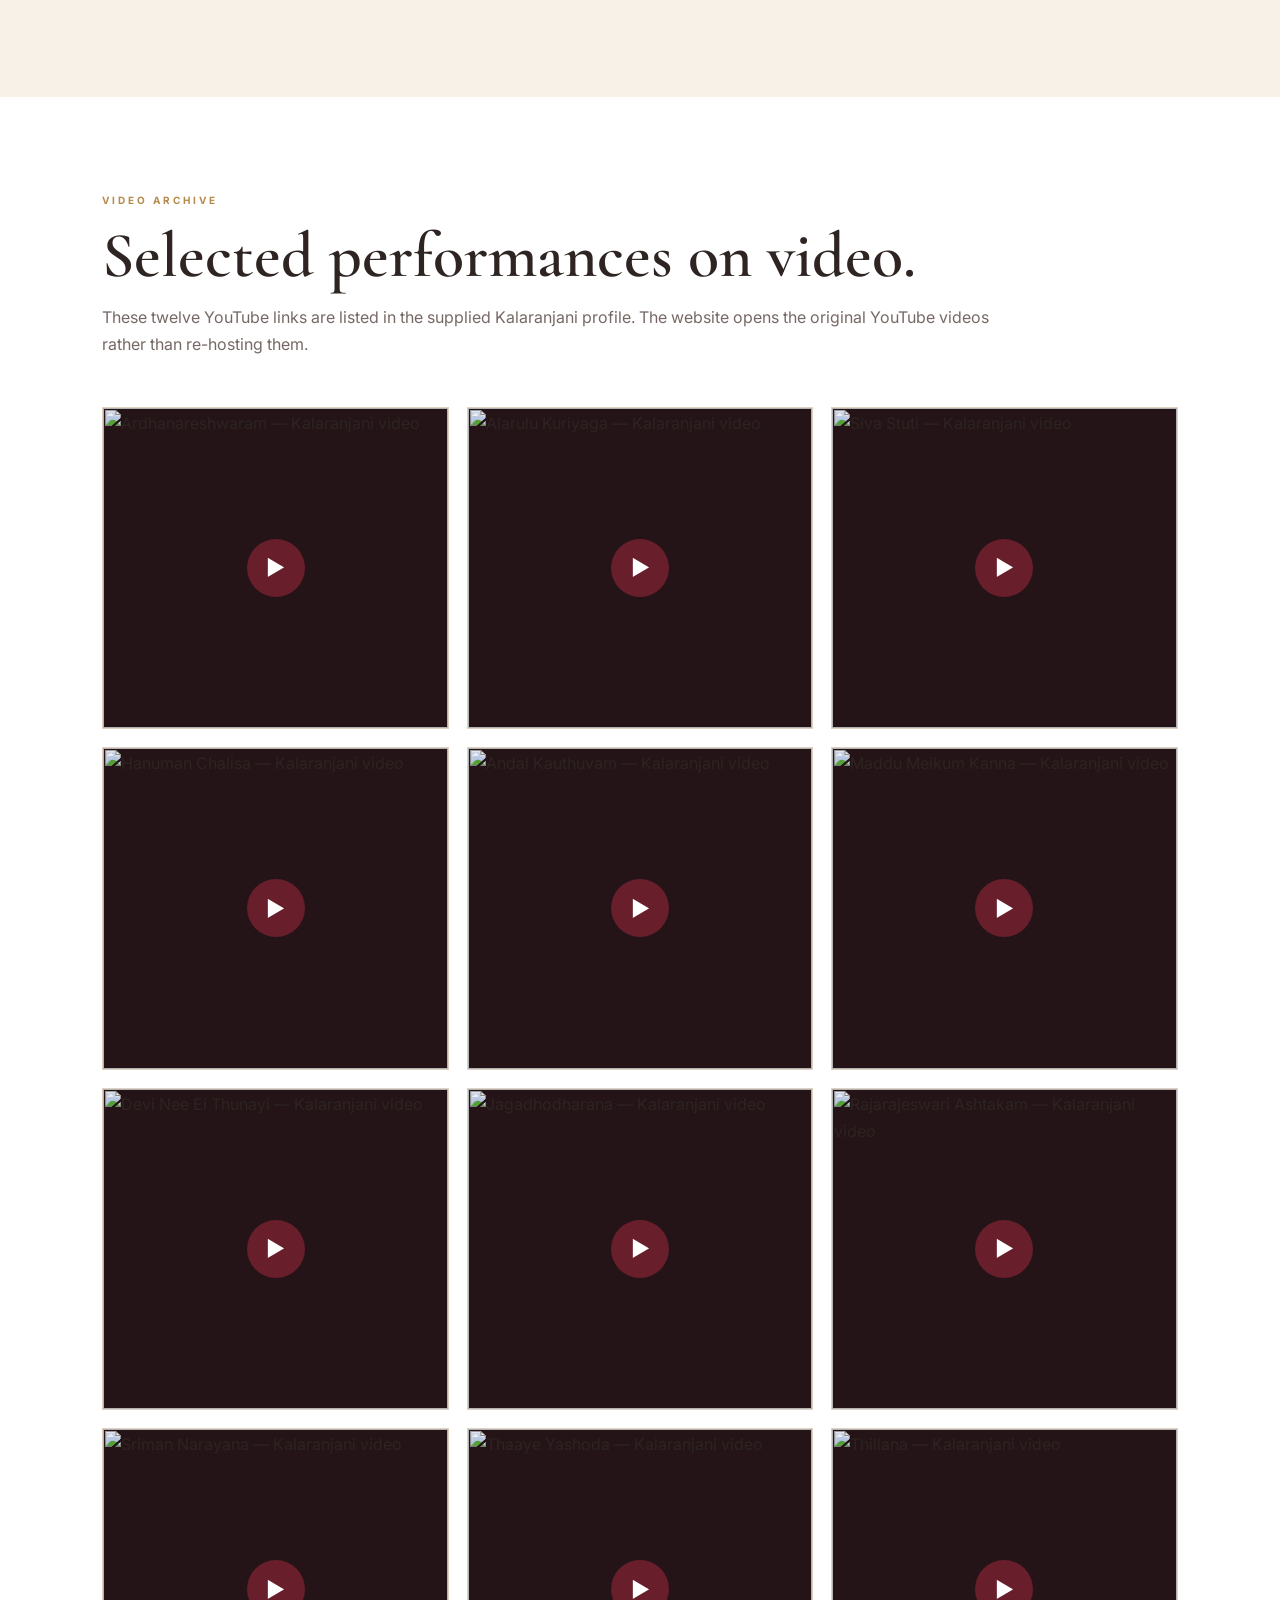
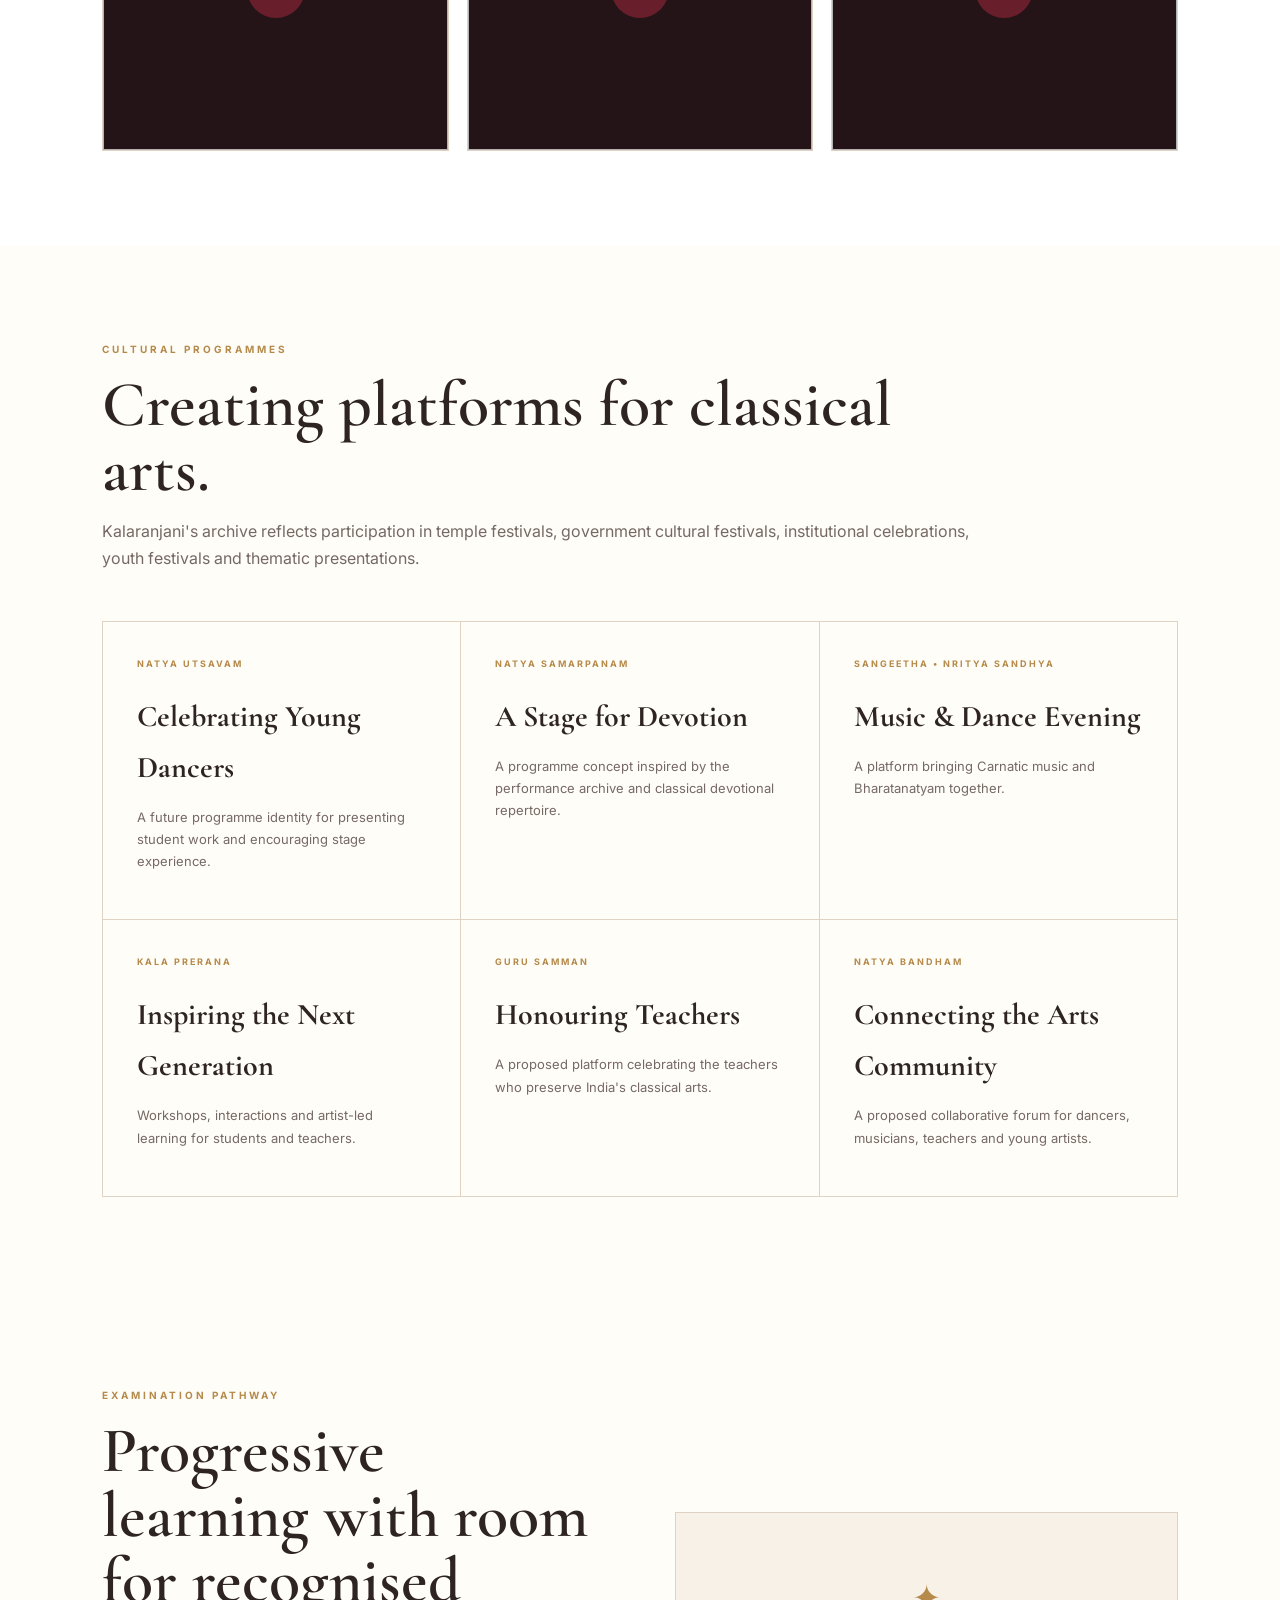
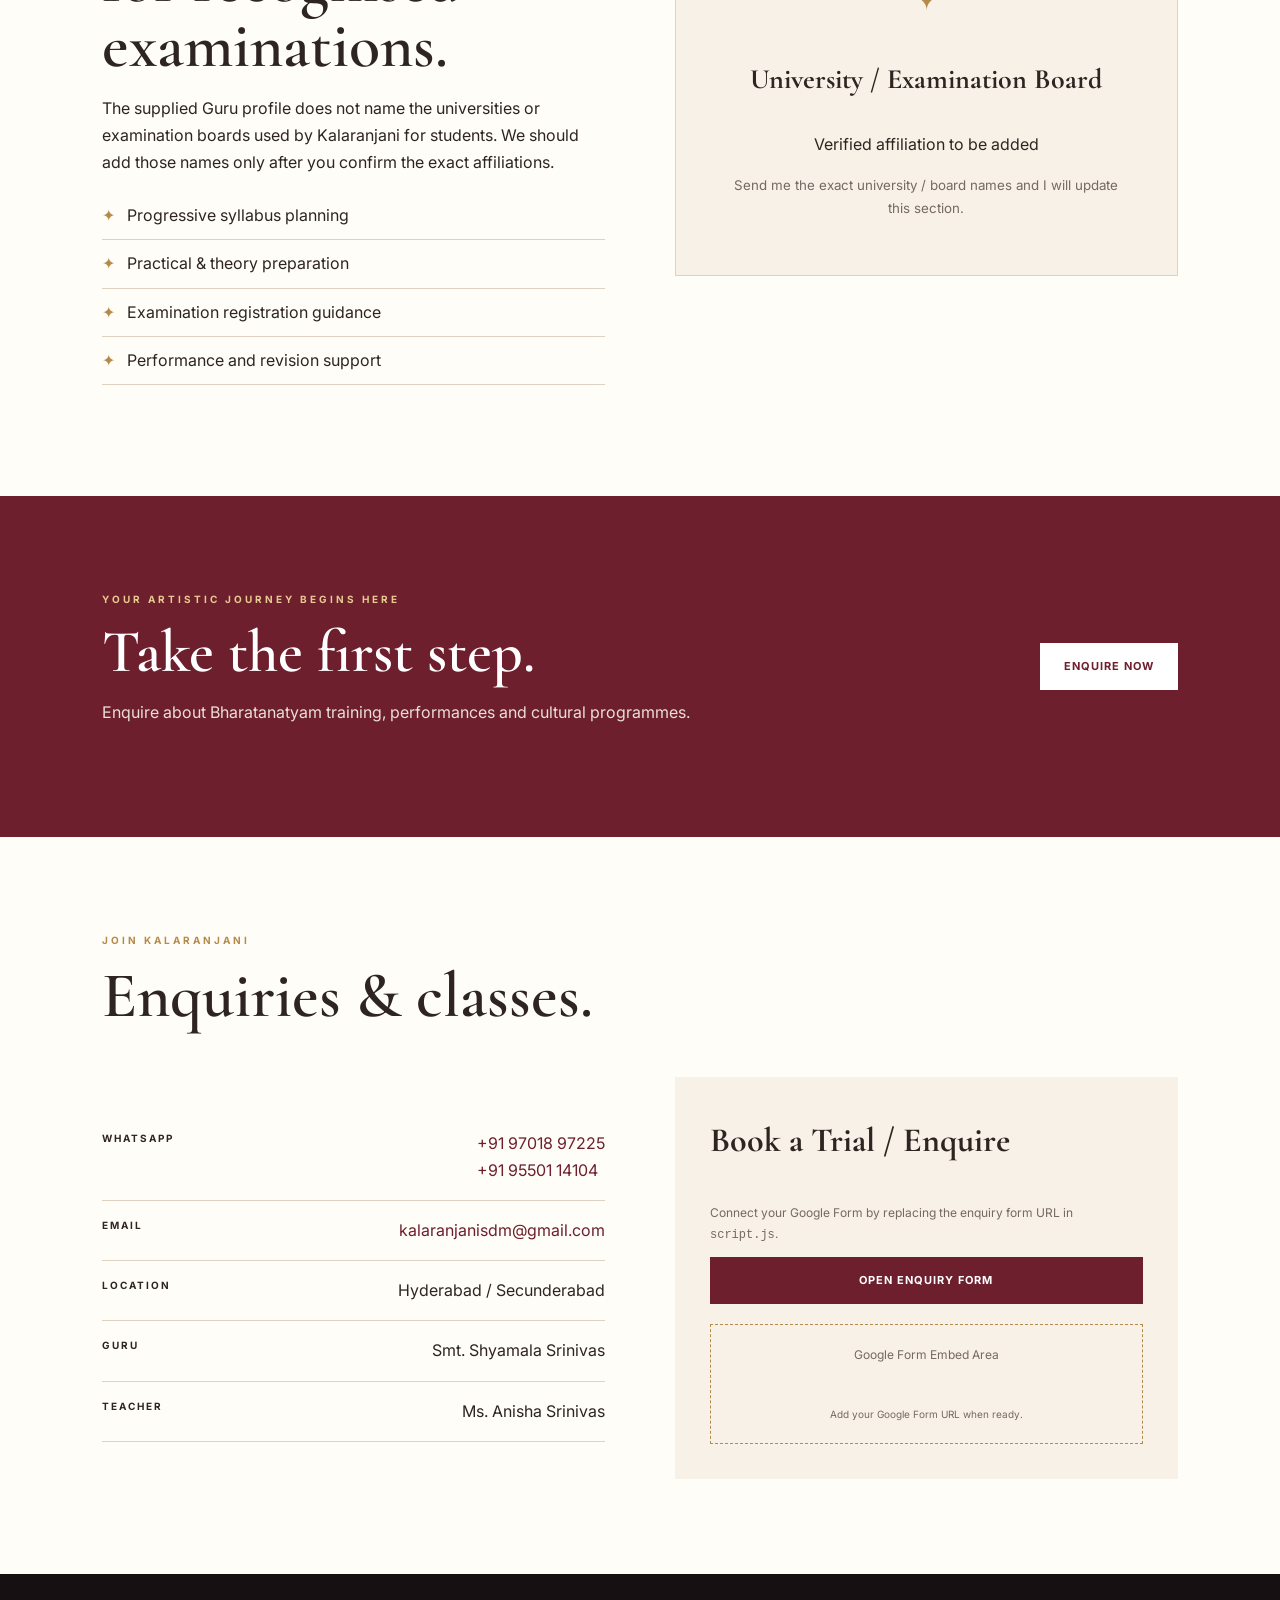
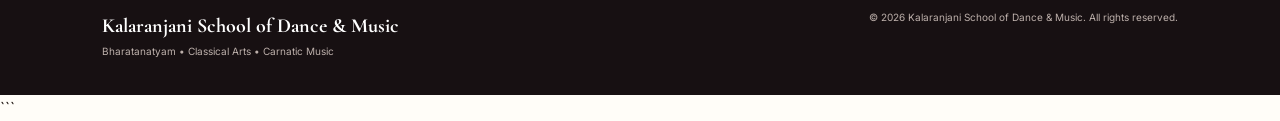
==== commit 49aa4715: "Add files via upload" ====
--- a/index.html
+++ b/index.html
@@ -14,7 +14,7 @@
 <body>
 <header class="site-header">
   <a class="brand" href="#home">
-    <img src="assets/images/kalaranjani-logo.png" alt="Kalaranjani School of Dance & Music logo">
+    <img src="assets/images/kalaranjani-logo-site.png" alt="Kalaranjani School of Dance & Music logo">
     <div><strong>Kalaranjani School of Dance & Music</strong><span>Bharatanatyam • Classical Arts • Carnatic Music</span></div>
   </a>
   <button class="menu-toggle" aria-label="Open menu">☰</button>
@@ -109,7 +109,7 @@
     <figure><img src="assets/images/gallery/guru-shyamala-03.jpeg" alt="Bharatanatyam performance by Smt. Shyamala Srinivas"><figcaption>Stage performance</figcaption></figure>
     <figure><img src="assets/images/gallery/guru-shyamala-04.jpeg" alt="Bharatanatyam performance by Smt. Shyamala Srinivas"><figcaption>Classical pose</figcaption></figure>
     <figure><img src="assets/images/gallery/guru-shyamala-05.jpeg" alt="Bharatanatyam performance by Smt. Shyamala Srinivas"><figcaption>Temple performance</figcaption></figure>
-    <figure class="rotated-ccw-90"><img src="assets/images/gallery/guru-shyamala-06.jpeg" alt="Bharatanatyam performance by Smt. Shyamala Srinivas"><figcaption>Performance archive</figcaption></figure>
+    <figure><img src="assets/images/gallery/guru-shyamala-06.jpeg" alt="Bharatanatyam performance by Smt. Shyamala Srinivas"><figcaption>Performance archive</figcaption></figure>
   </div>
   <h3 class="gallery-subtitle">Students & group performances</h3>
   <div class="gallery student-gallery" id="studentGallery"></div>
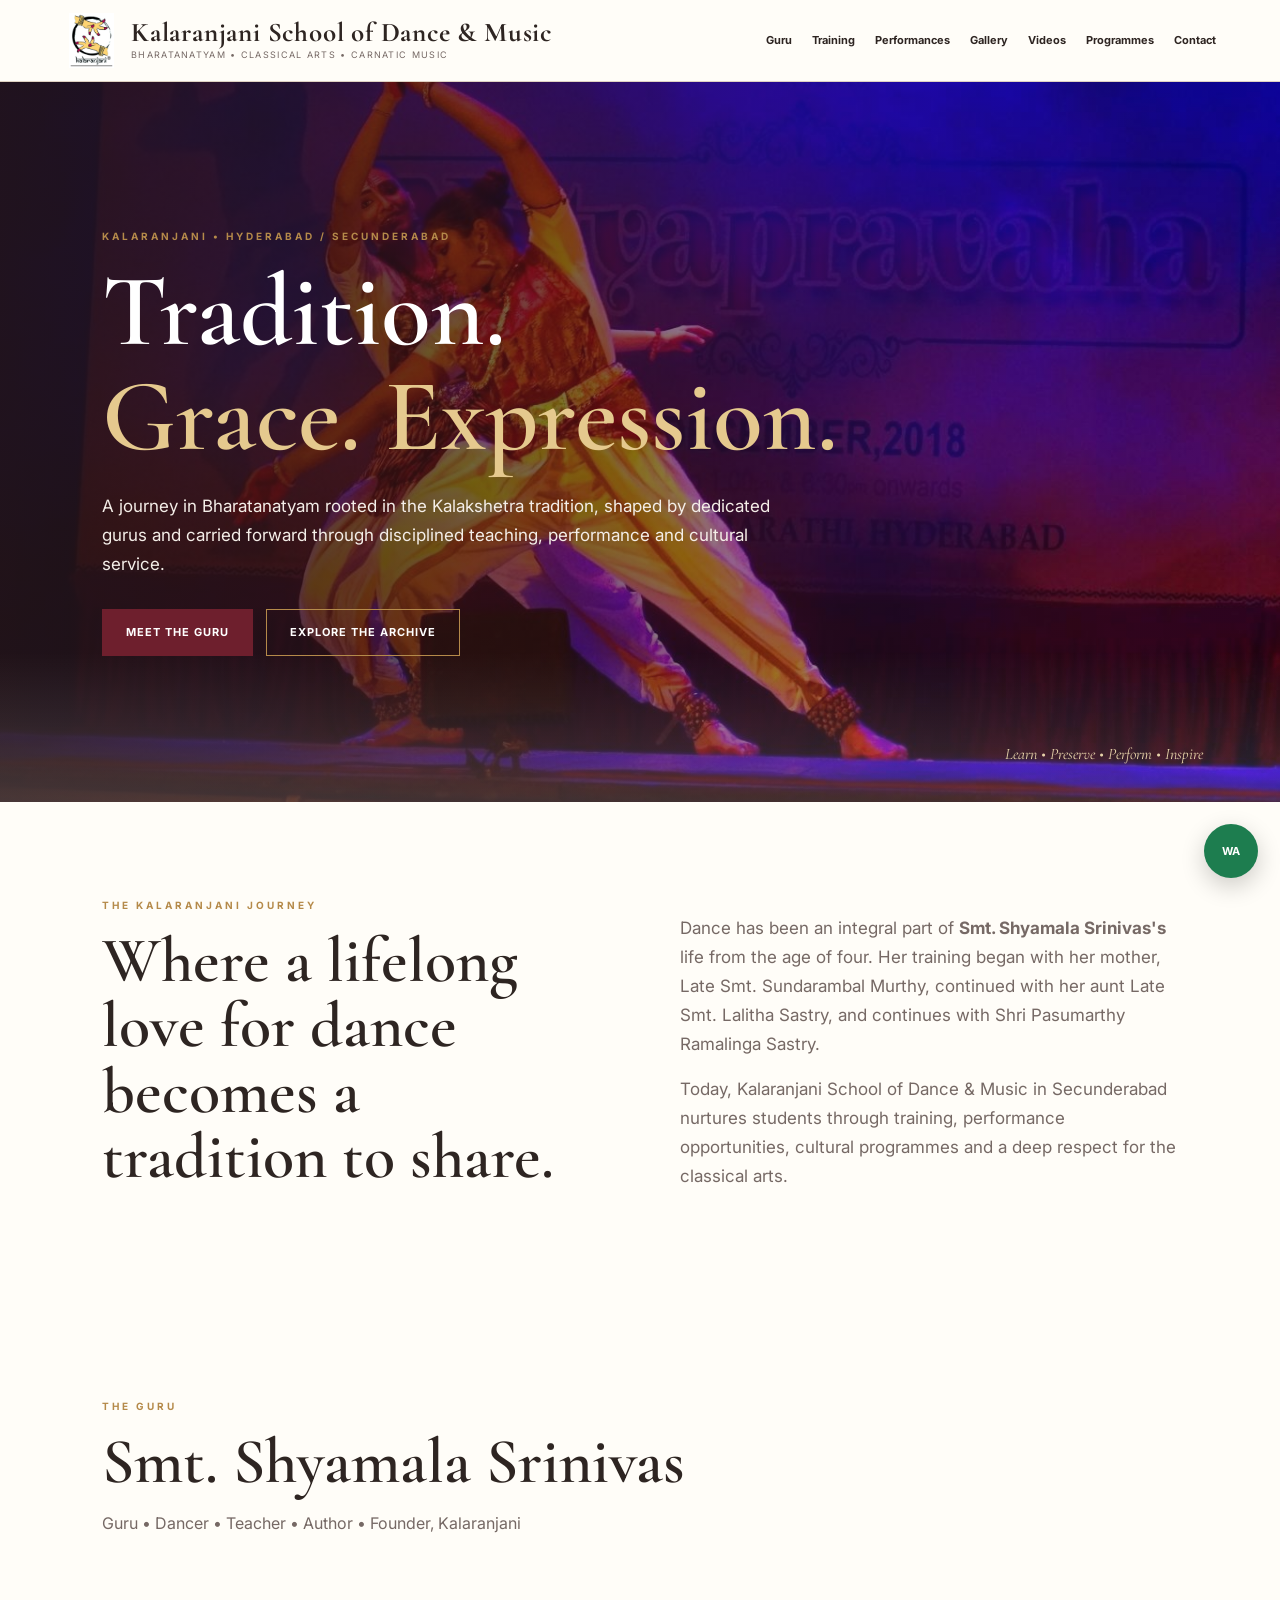
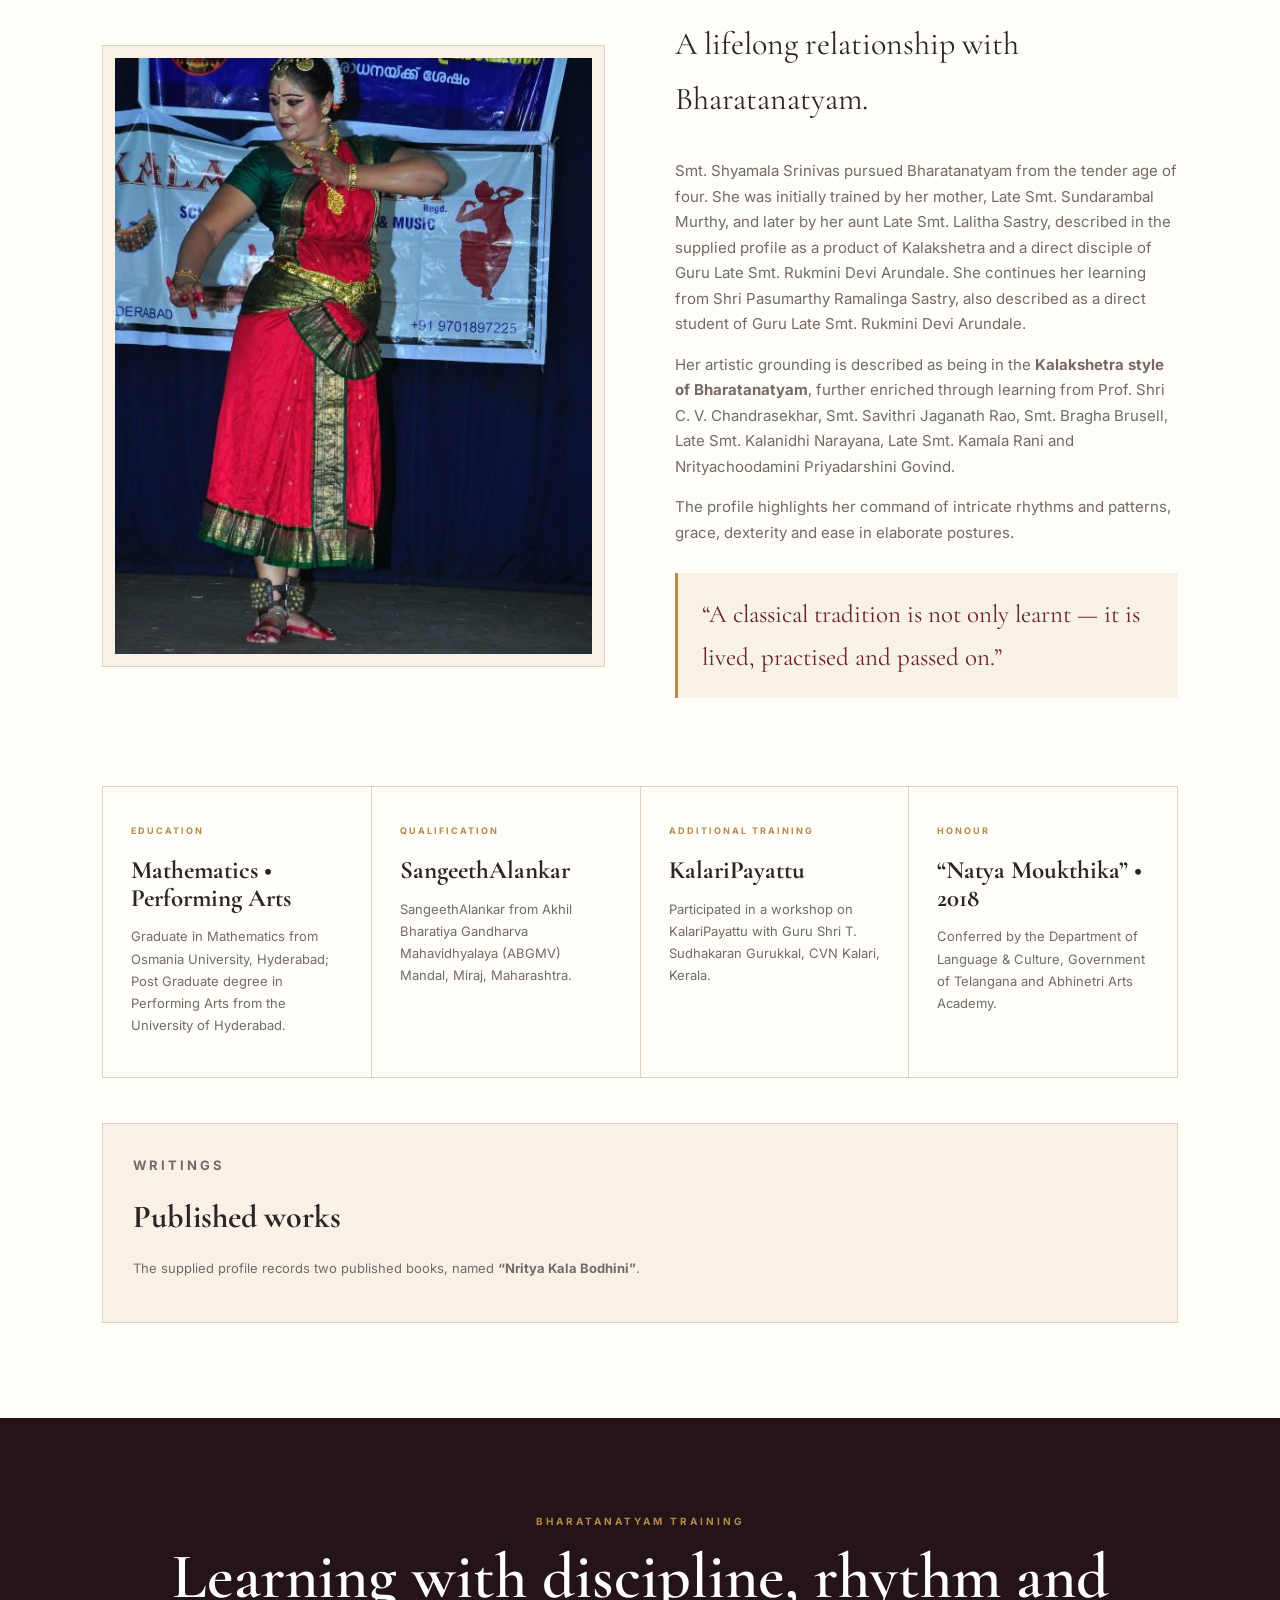
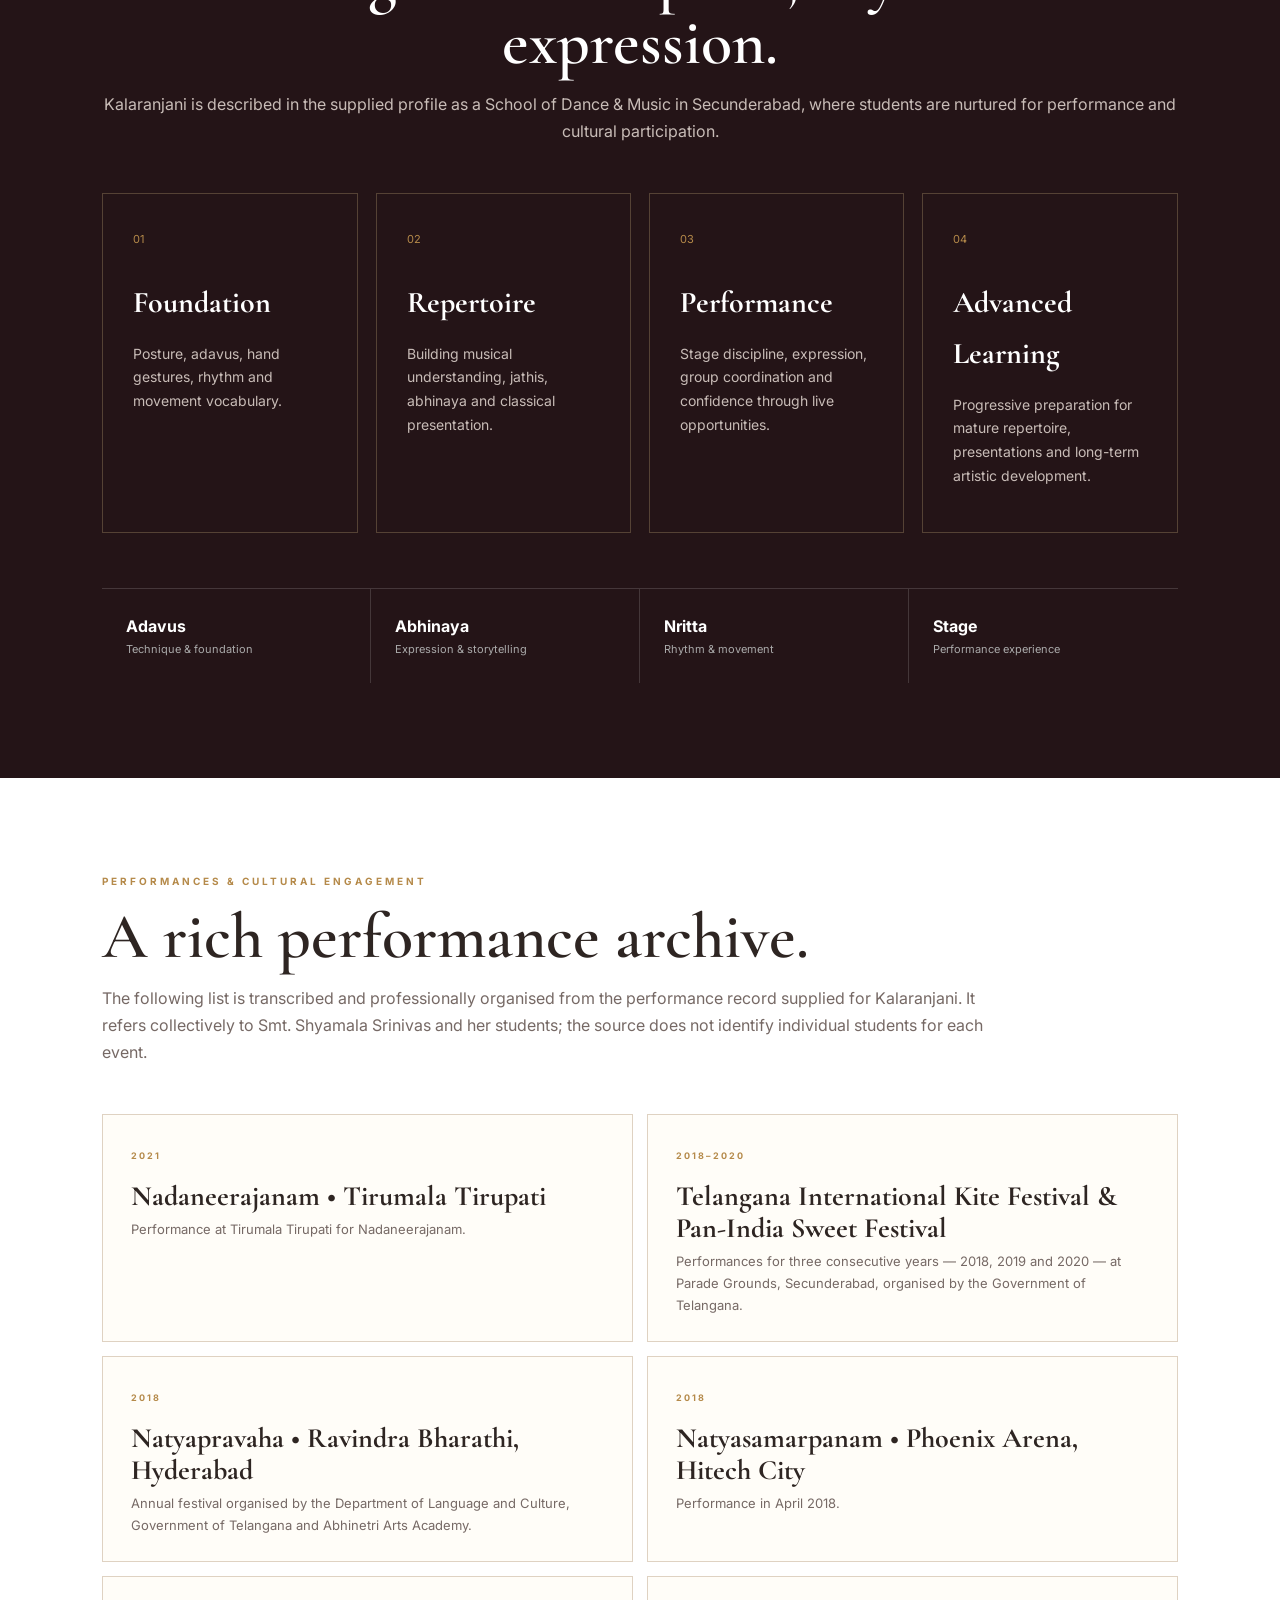
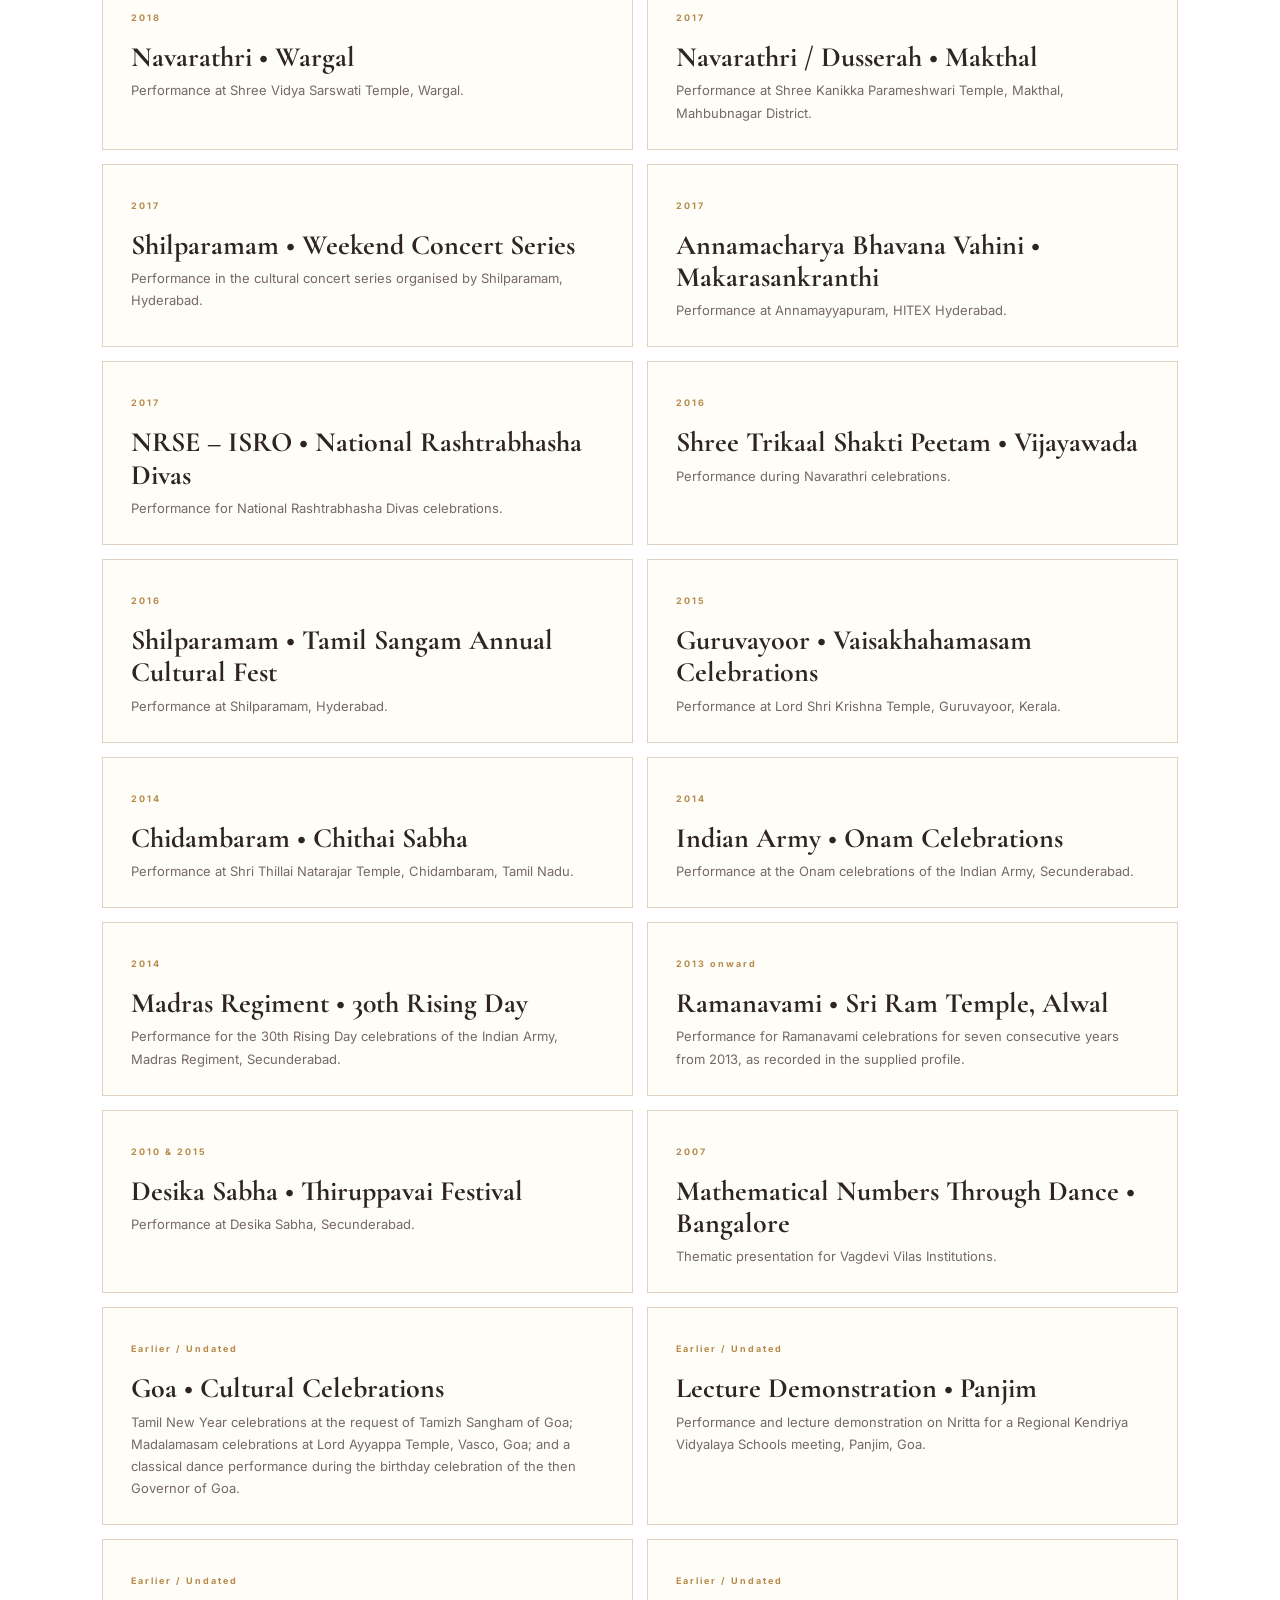
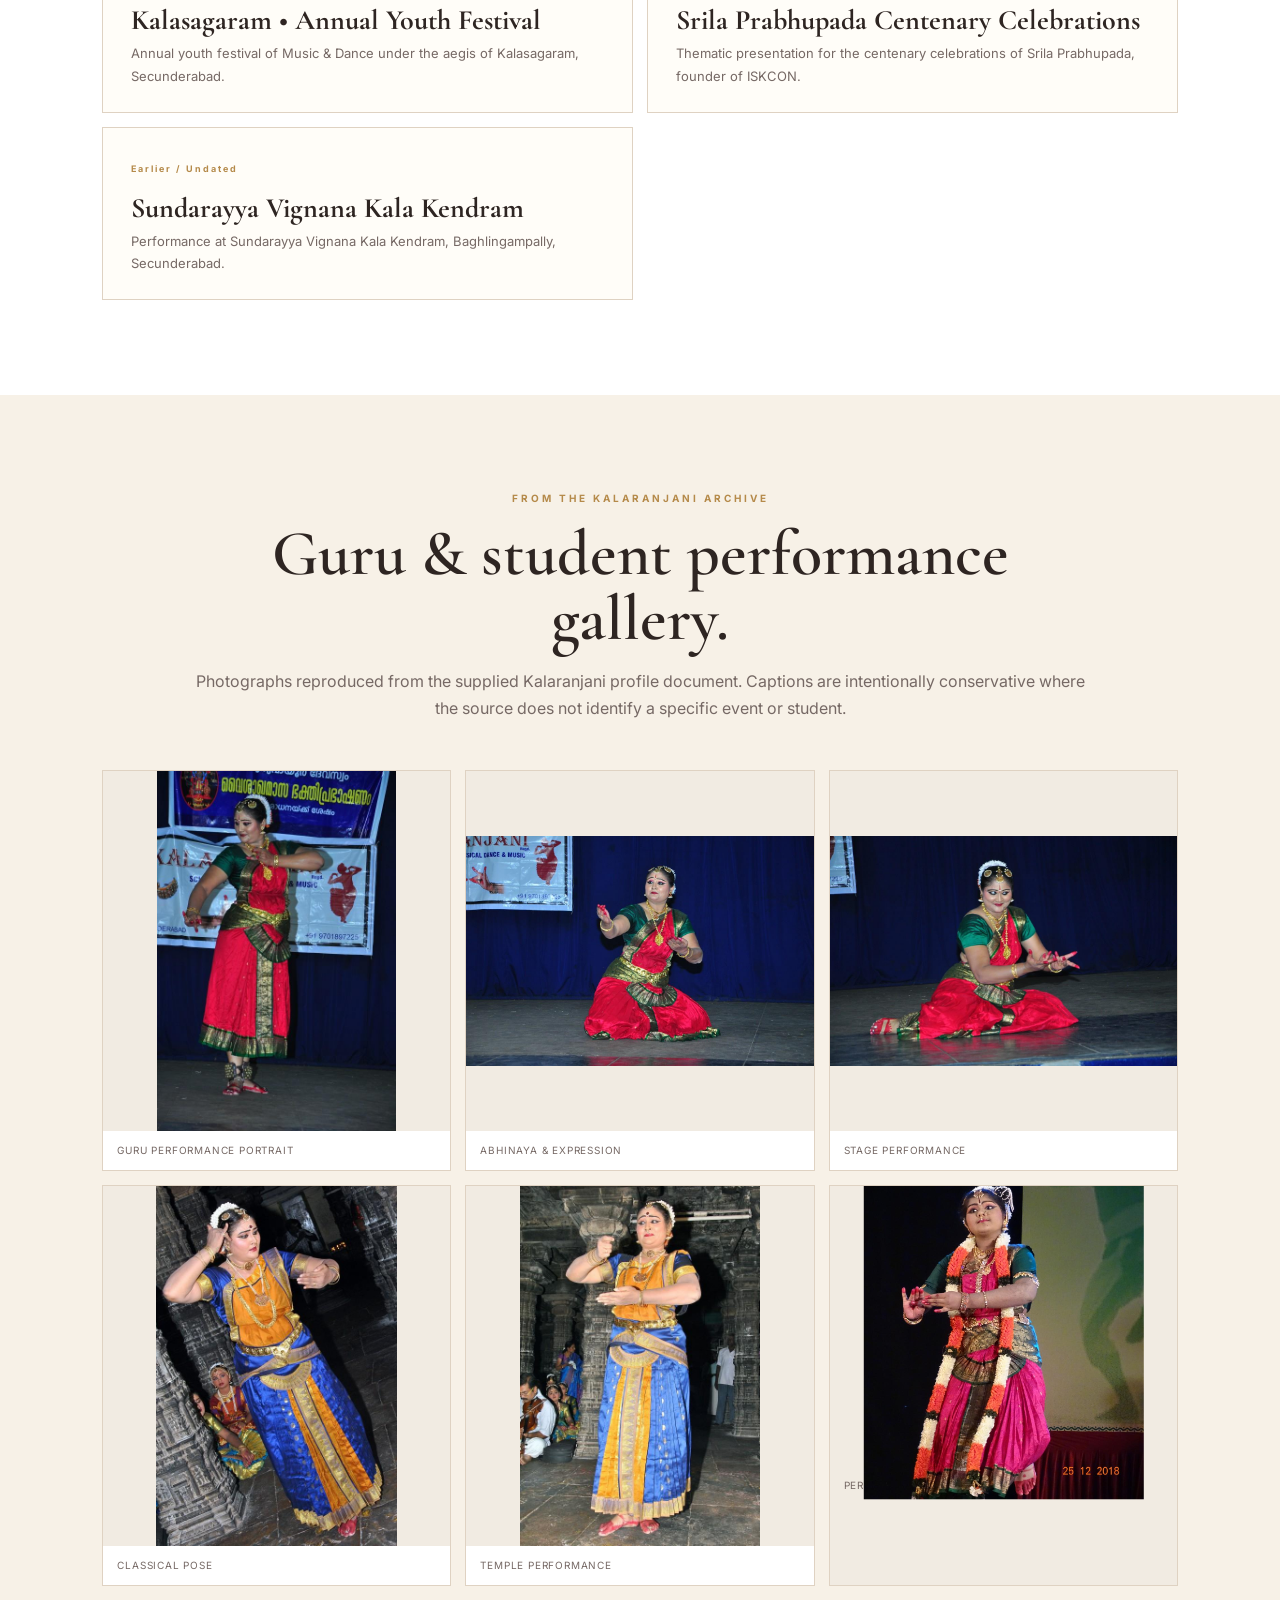
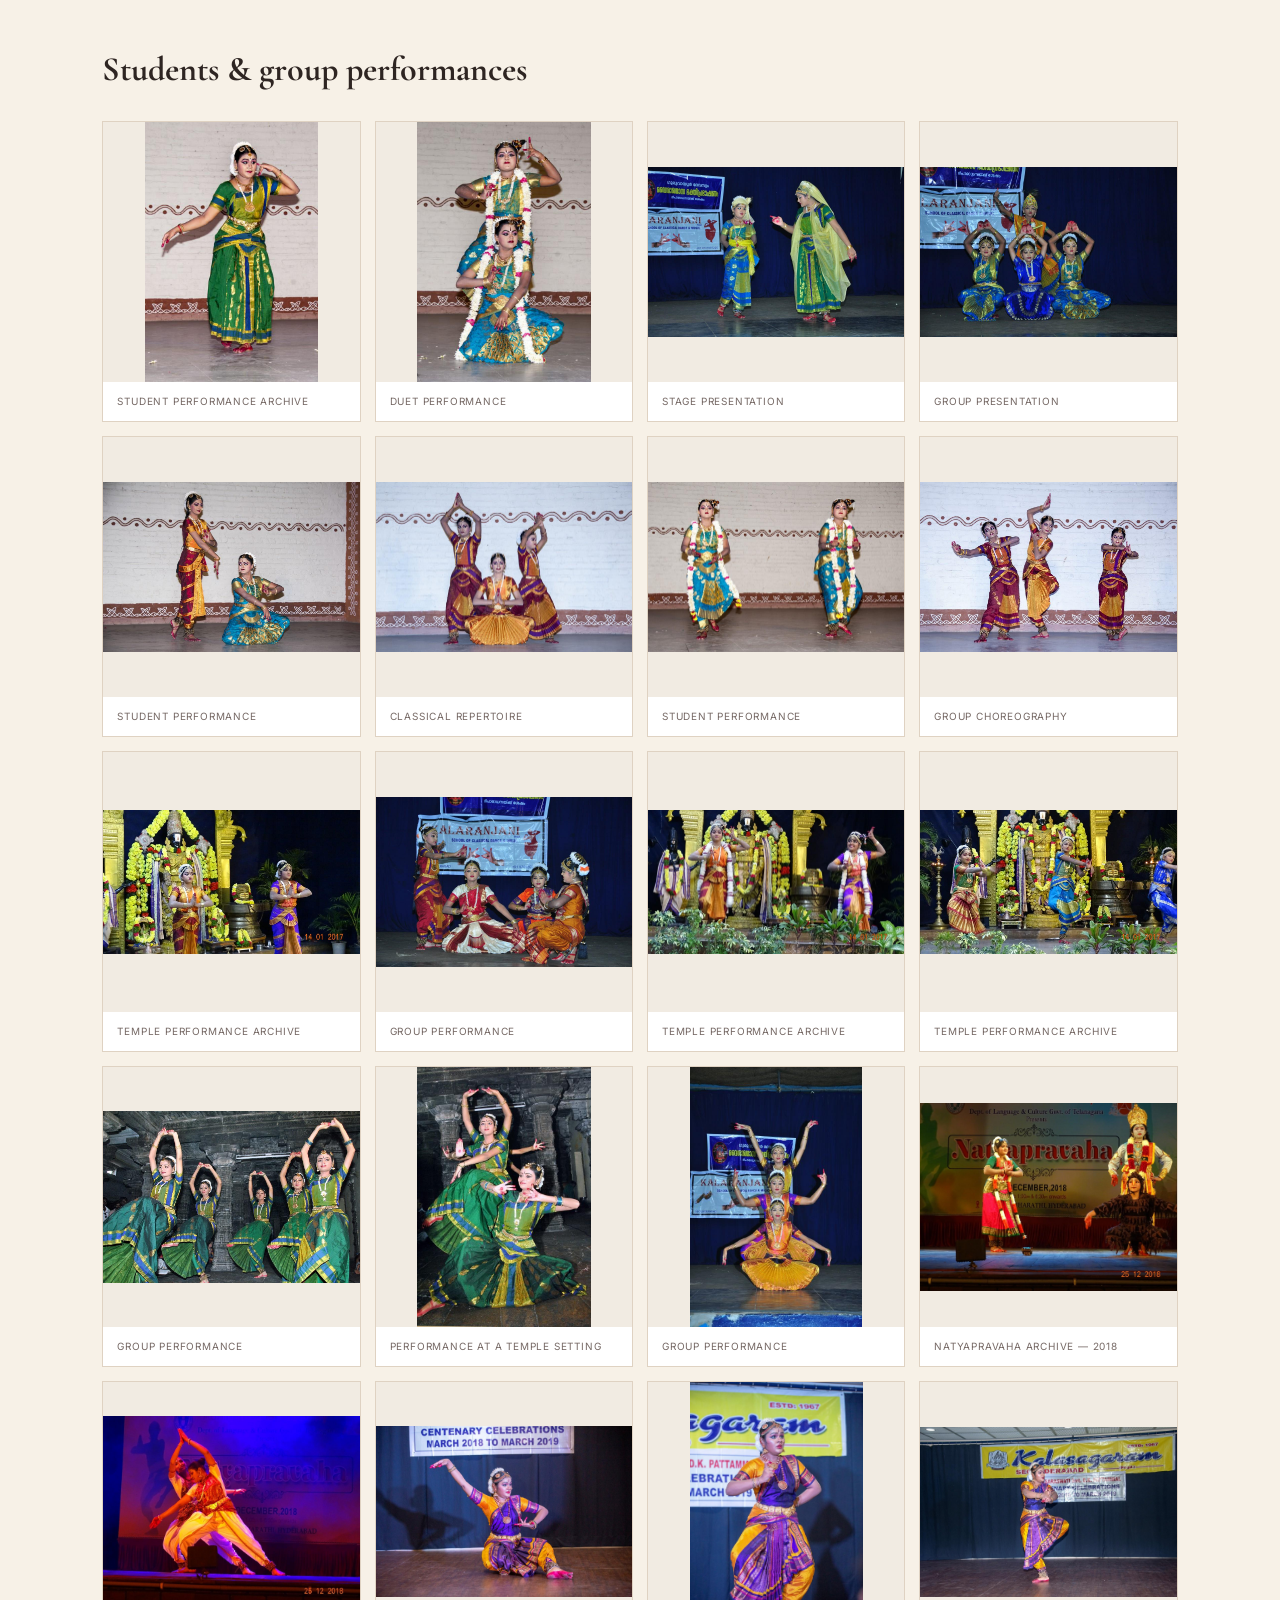
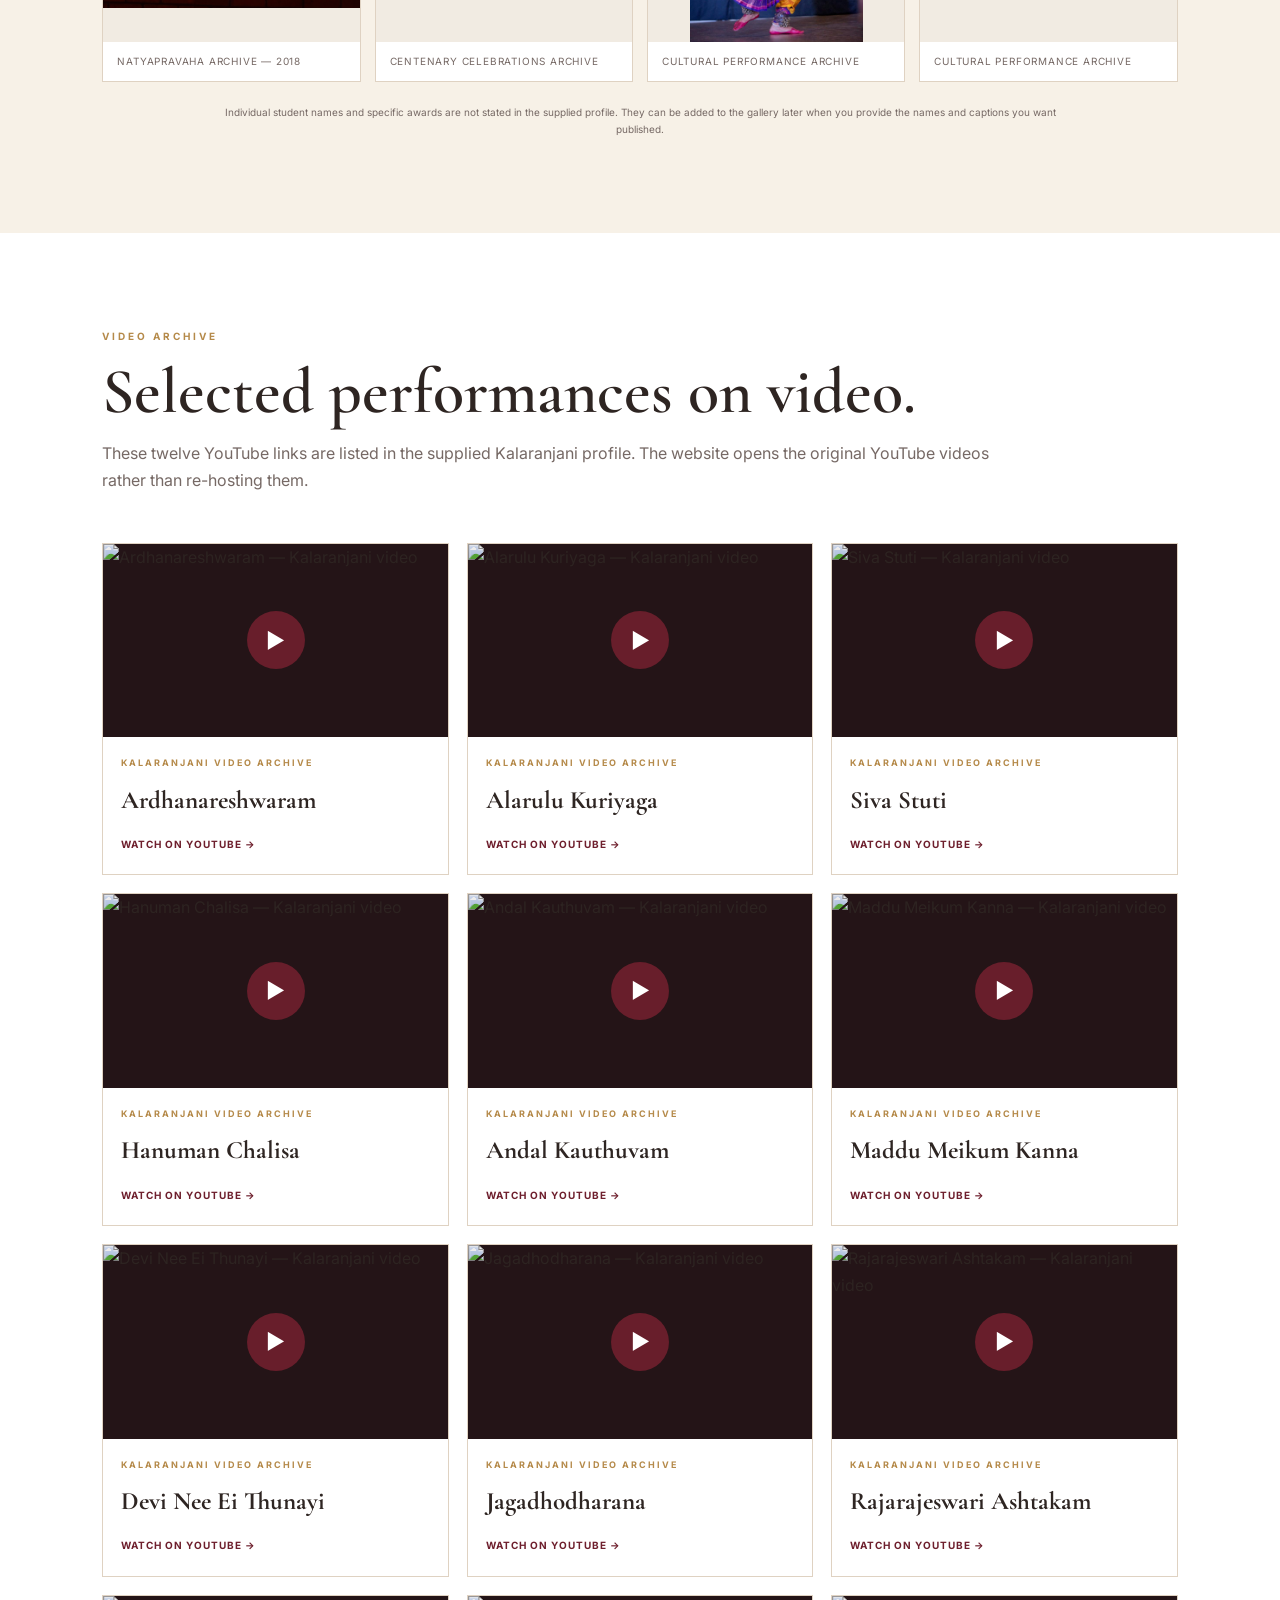
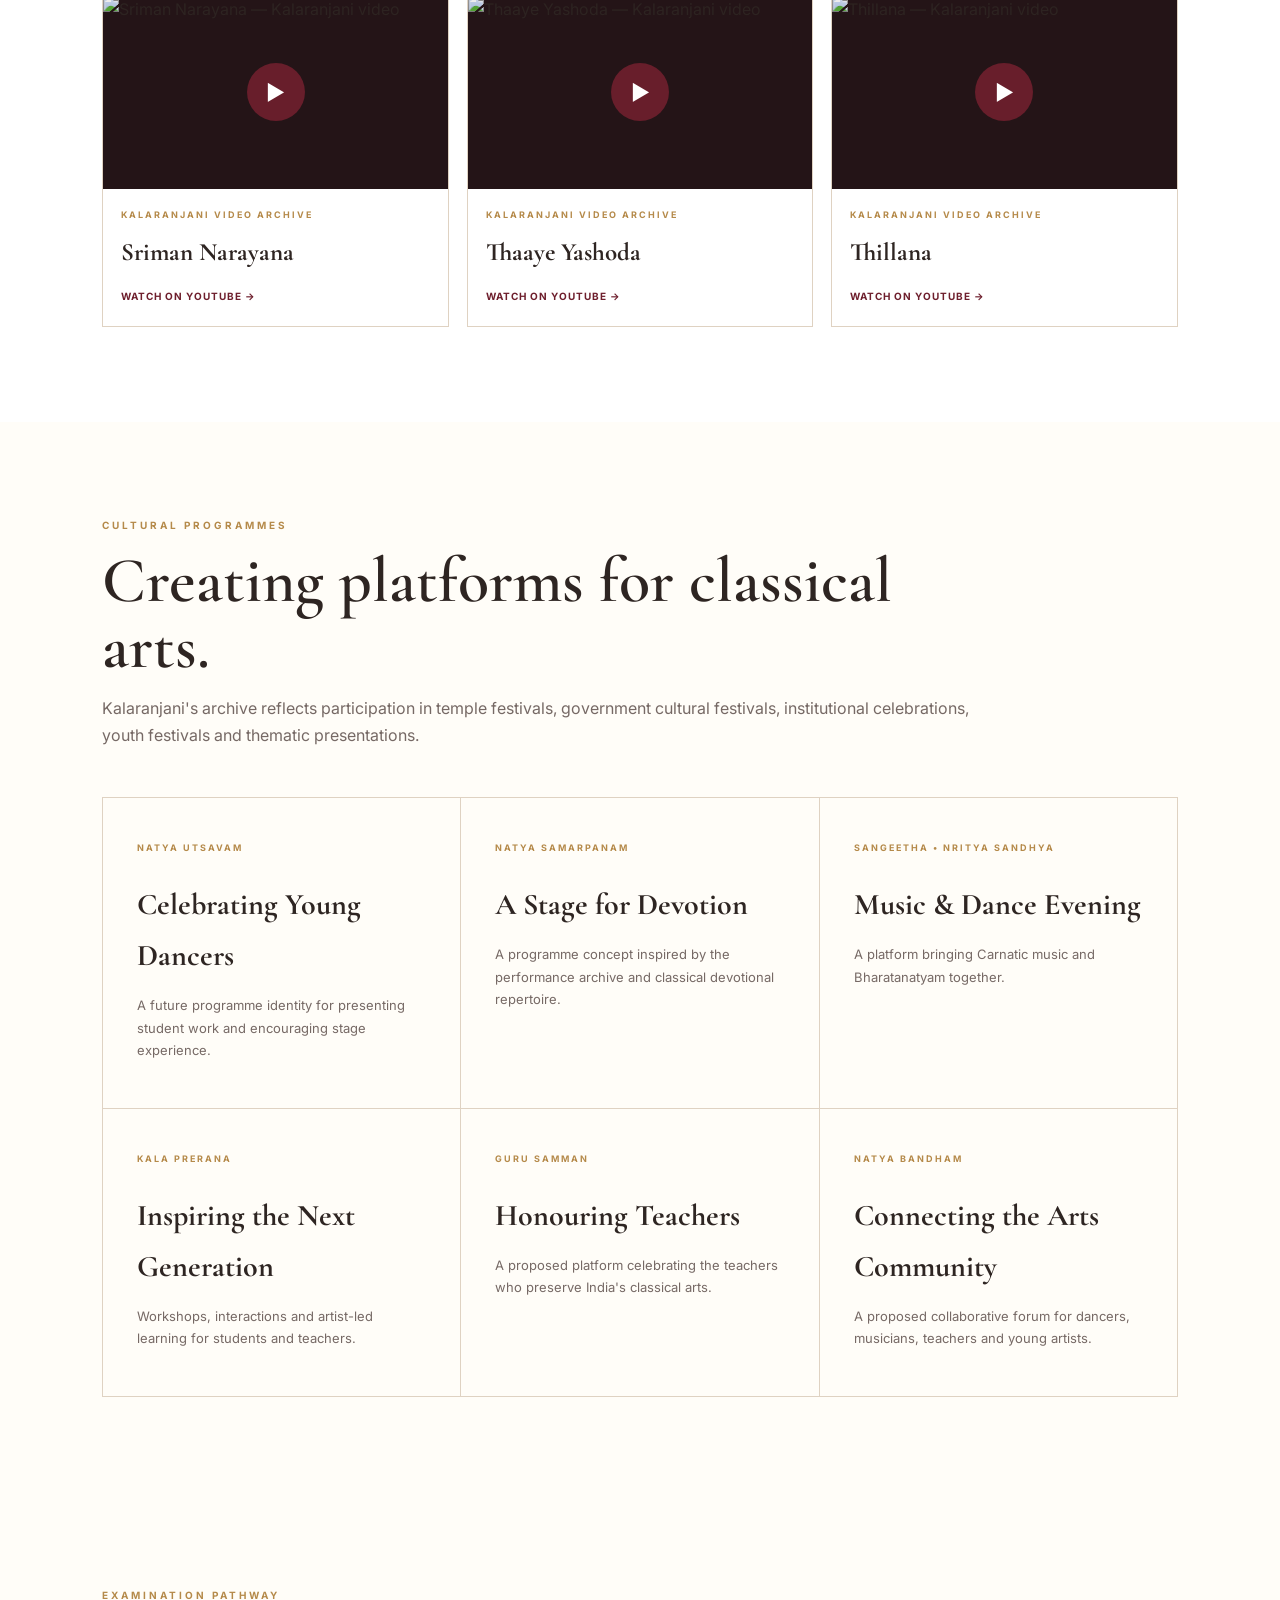
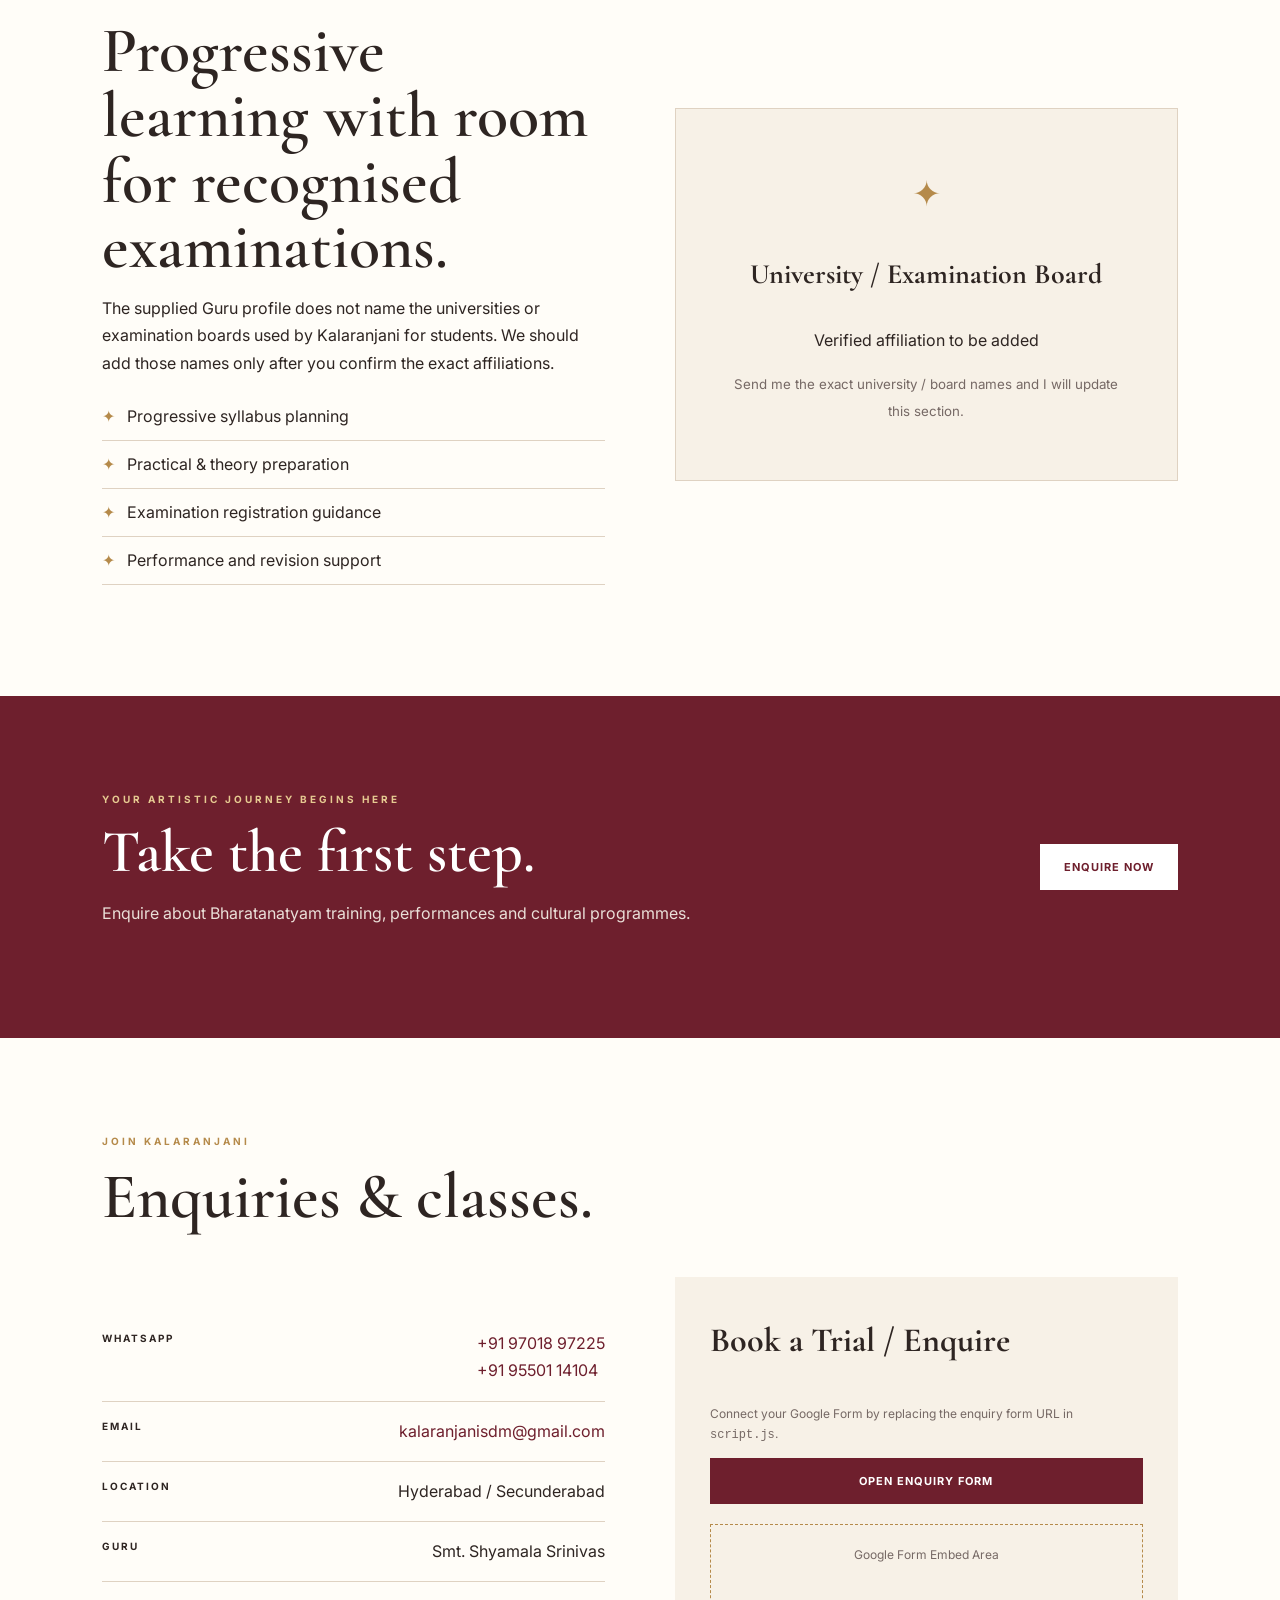
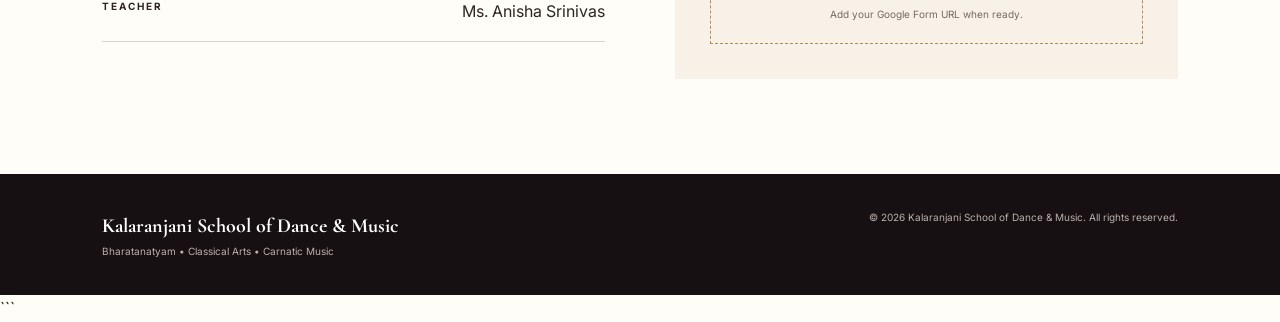
==== commit 62700413: "Add files via upload" ====
--- a/index.html
+++ b/index.html
@@ -1,4 +1,3 @@
-```
 <!DOCTYPE html>
 <html lang="en">
 <head>
@@ -109,7 +108,7 @@
     <figure><img src="assets/images/gallery/guru-shyamala-03.jpeg" alt="Bharatanatyam performance by Smt. Shyamala Srinivas"><figcaption>Stage performance</figcaption></figure>
     <figure><img src="assets/images/gallery/guru-shyamala-04.jpeg" alt="Bharatanatyam performance by Smt. Shyamala Srinivas"><figcaption>Classical pose</figcaption></figure>
     <figure><img src="assets/images/gallery/guru-shyamala-05.jpeg" alt="Bharatanatyam performance by Smt. Shyamala Srinivas"><figcaption>Temple performance</figcaption></figure>
-    <figure><img src="assets/images/gallery/guru-shyamala-06.jpeg" alt="Bharatanatyam performance by Smt. Shyamala Srinivas"><figcaption>Performance archive</figcaption></figure>
+    <figure class="rotated-ccw-90"><img src="assets/images/gallery/guru-shyamala-06.jpeg" alt="Bharatanatyam performance by Smt. Shyamala Srinivas"><figcaption>Performance archive</figcaption></figure>
   </div>
   <h3 class="gallery-subtitle">Students & group performances</h3>
   <div class="gallery student-gallery" id="studentGallery"></div>
--- a/style.css
+++ b/style.css
@@ -1,8 +1,8 @@
 :root{--maroon:#6e1f2d;--deep:#241417;--gold:#b58a4a;--cream:#f7f1e7;--ivory:#fffdf8;--text:#2e2522;--muted:#766965;--line:#dfd2c2;--white:#fff}
-*{box-sizing:border-box}html{scroll-behavior:smooth}body{margin:0;color:var(--text);background:var(--ivory);font-family:Inter,Arial,sans-serif;line-height:1.7}a{color:inherit;text-decoration:none}img{max-width:100%;display:block}.site-header{height:82px;padding:0 5%;display:flex;align-items:center;justify-content:space-between;background:rgba(255,253,248,.97);position:sticky;top:0;z-index:20;border-bottom:1px solid var(--line);backdrop-filter:blur(8px)}.brand{display:flex;align-items:center;gap:12px}.brand img{width:55px;height:55px;object-fit:contain}.brand strong{display:block;font-family:"Cormorant Garamond";letter-spacing:1px;font-size:19px}.brand span{display:block;font-size:9px;letter-spacing:1.3px;color:var(--muted);text-transform:uppercase}.nav{display:flex;gap:20px;font-size:11px;font-weight:700}.nav a:hover{color:var(--maroon)}.menu-toggle{display:none;background:none;border:0;font-size:25px}.hero{min-height:720px;display:flex;align-items:center;padding:90px 8%;position:relative;background:linear-gradient(90deg,rgba(35,20,23,.92),rgba(35,20,23,.55),rgba(35,20,23,.15)),url("assets/images/gallery/student-performance-17.jpeg") center/cover;color:white}.hero:after{content:"";position:absolute;inset:auto 0 0;height:150px;background:linear-gradient(transparent,var(--ivory));opacity:.15}.hero-content{max-width:760px;position:relative;z-index:1}.eyebrow{letter-spacing:3px;font-size:10px;font-weight:700;color:var(--gold);margin:0 0 14px;text-transform:uppercase}.hero h1,h2{font-family:"Cormorant Garamond",Georgia,serif;font-weight:600;line-height:1.02}.hero h1{font-size:clamp(60px,8vw,108px);margin:0 0 24px}.hero h1 em{color:#e5c98e;font-style:normal}.hero-copy{font-size:17px;max-width:680px;color:#f4eee8}.actions{display:flex;gap:13px;margin-top:30px}.btn{display:inline-flex;align-items:center;justify-content:center;padding:13px 23px;border:1px solid var(--gold);font-size:11px;font-weight:700;letter-spacing:1px;text-transform:uppercase;transition:.2s}.btn-primary{background:var(--maroon);color:#fff;border-color:var(--maroon)}.btn-primary:hover{background:#521520}.btn-ghost{color:white}.btn-ghost:hover{background:#fff;color:var(--deep)}.btn-light{background:white;color:var(--maroon);border-color:white}.hero-note{position:absolute;right:6%;bottom:34px;font-family:"Cormorant Garamond";font-style:italic;color:#e7d3aa;z-index:2}.section{padding:95px 8%;max-width:1440px;margin:auto}.intro{display:grid;grid-template-columns:1fr 1fr;gap:80px;align-items:start}.intro h2,.section-heading h2,.split h2,.cta-section h2{font-size:clamp(42px,5vw,66px);margin:0}.intro-copy{font-size:17px;color:var(--muted);max-width:650px}.section-heading{max-width:900px;margin-bottom:48px}.section-heading.center{text-align:center;margin-left:auto;margin-right:auto}.section-heading>p:last-child{color:var(--muted)}.guru-grid,.split,.contact-grid{display:grid;grid-template-columns:1fr 1fr;gap:70px;align-items:center}.guru-portrait{background:var(--cream);padding:12px;border:1px solid var(--line)}.guru-portrait img{width:100%;aspect-ratio:4/5;object-fit:cover}.guru-copy{font-size:15px;color:var(--muted)}.lead{font-family:"Cormorant Garamond";font-size:32px;color:var(--text)}.quote{margin:28px 0;padding:20px 24px;border-left:3px solid var(--gold);font-family:"Cormorant Garamond";font-size:25px;color:var(--maroon);background:var(--cream)}.profile-facts{display:grid;grid-template-columns:repeat(4,1fr);gap:1px;background:var(--line);margin-top:60px;border:1px solid var(--line)}.profile-facts article{background:var(--ivory);padding:28px}.profile-facts span{font-size:9px;letter-spacing:2px;color:var(--gold);font-weight:700}.profile-facts h3{font-family:"Cormorant Garamond";font-size:25px;line-height:1.1;margin:15px 0 8px}.profile-facts p,.books p{font-size:13px;color:var(--muted)}.books{margin-top:45px;padding:30px;background:var(--cream);border:1px solid var(--line)}.books h3{font-family:"Cormorant Garamond";font-size:32px;margin:0}.dark-section{max-width:none;background:var(--deep);color:white}.dark-section .section-heading{max-width:1100px;margin-left:auto;margin-right:auto}.dark-section .section-heading>p:last-child{color:#c8bcb7}.cards{display:grid;gap:18px;max-width:1400px;margin:auto}.cards.four{grid-template-columns:repeat(4,1fr)}.card{border:1px solid rgba(229,201,142,.25);padding:30px;min-height:240px}.card span{color:var(--gold);font-size:11px}.card h3{font-family:"Cormorant Garamond";font-size:30px;margin:25px 0 10px}.card p{color:#c8bcb7;font-size:14px}.feature-strip{max-width:1400px;margin:55px auto 0;border-top:1px solid rgba(255,255,255,.15);display:grid;grid-template-columns:repeat(4,1fr)}.feature-strip div{padding:24px;border-right:1px solid rgba(255,255,255,.15)}.feature-strip div:last-child{border:0}.feature-strip strong,.feature-strip span{display:block}.feature-strip span{color:#aaa;font-size:11px}.performance-section{background:#fff}.timeline{display:grid;grid-template-columns:repeat(2,1fr);gap:14px}.timeline article{border:1px solid var(--line);padding:25px 28px;background:var(--ivory);transition:.2s}.timeline article:hover{transform:translateY(-2px);box-shadow:0 12px 30px rgba(60,30,20,.08)}.timeline span{font-size:9px;letter-spacing:2px;color:var(--gold);font-weight:700}.timeline h3{font-family:"Cormorant Garamond";font-size:28px;line-height:1.15;margin:12px 0 6px}.timeline p{font-size:13px;color:var(--muted);margin:0}.gallery-section{background:var(--cream);max-width:none}.gallery{max-width:1400px;margin:auto;display:grid;grid-template-columns:repeat(3,1fr);gap:14px}.gallery figure{margin:0;background:white;border:1px solid var(--line);overflow:hidden}.gallery figure img{width:100%;height:360px;object-fit:contain;object-position:center;background:#f1ebe2;transition:.25s;padding:0}
+*{box-sizing:border-box}html{scroll-behavior:smooth}body{margin:0;color:var(--text);background:var(--ivory);font-family:Inter,Arial,sans-serif;line-height:1.7}a{color:inherit;text-decoration:none}img{max-width:100%;display:block}.site-header{height:82px;padding:0 5%;display:flex;align-items:center;justify-content:space-between;background:rgba(255,253,248,.97);position:sticky;top:0;z-index:20;border-bottom:1px solid var(--line);backdrop-filter:blur(8px)}.brand{display:flex;align-items:center;gap:12px}.brand img{width:55px;height:55px;object-fit:contain}.brand strong{display:block;font-family:"Cormorant Garamond";letter-spacing:.8px;font-size:27px;font-weight:700;line-height:1.05}.brand span{display:block;font-size:9px;letter-spacing:1.3px;color:var(--muted);text-transform:uppercase}.nav{display:flex;gap:20px;font-size:11px;font-weight:700}.nav a:hover{color:var(--maroon)}.menu-toggle{display:none;background:none;border:0;font-size:25px}.hero{min-height:720px;display:flex;align-items:center;padding:90px 8%;position:relative;background:linear-gradient(90deg,rgba(35,20,23,.92),rgba(35,20,23,.55),rgba(35,20,23,.15)),url("assets/images/gallery/student-performance-17.jpeg") center/cover;color:white}.hero:after{content:"";position:absolute;inset:auto 0 0;height:150px;background:linear-gradient(transparent,var(--ivory));opacity:.15}.hero-content{max-width:760px;position:relative;z-index:1}.eyebrow{letter-spacing:3px;font-size:10px;font-weight:700;color:var(--gold);margin:0 0 14px;text-transform:uppercase}.hero h1,h2{font-family:"Cormorant Garamond",Georgia,serif;font-weight:600;line-height:1.02}.hero h1{font-size:clamp(60px,8vw,108px);margin:0 0 24px}.hero h1 em{color:#e5c98e;font-style:normal}.hero-copy{font-size:17px;max-width:680px;color:#f4eee8}.actions{display:flex;gap:13px;margin-top:30px}.btn{display:inline-flex;align-items:center;justify-content:center;padding:13px 23px;border:1px solid var(--gold);font-size:11px;font-weight:700;letter-spacing:1px;text-transform:uppercase;transition:.2s}.btn-primary{background:var(--maroon);color:#fff;border-color:var(--maroon)}.btn-primary:hover{background:#521520}.btn-ghost{color:white}.btn-ghost:hover{background:#fff;color:var(--deep)}.btn-light{background:white;color:var(--maroon);border-color:white}.hero-note{position:absolute;right:6%;bottom:34px;font-family:"Cormorant Garamond";font-style:italic;color:#e7d3aa;z-index:2}.section{padding:95px 8%;max-width:1440px;margin:auto}.intro{display:grid;grid-template-columns:1fr 1fr;gap:80px;align-items:start}.intro h2,.section-heading h2,.split h2,.cta-section h2{font-size:clamp(42px,5vw,66px);margin:0}.intro-copy{font-size:17px;color:var(--muted);max-width:650px}.section-heading{max-width:900px;margin-bottom:48px}.section-heading.center{text-align:center;margin-left:auto;margin-right:auto}.section-heading>p:last-child{color:var(--muted)}.guru-grid,.split,.contact-grid{display:grid;grid-template-columns:1fr 1fr;gap:70px;align-items:center}.guru-portrait{background:var(--cream);padding:12px;border:1px solid var(--line)}.guru-portrait img{width:100%;aspect-ratio:4/5;object-fit:cover}.guru-copy{font-size:15px;color:var(--muted)}.lead{font-family:"Cormorant Garamond";font-size:32px;color:var(--text)}.quote{margin:28px 0;padding:20px 24px;border-left:3px solid var(--gold);font-family:"Cormorant Garamond";font-size:25px;color:var(--maroon);background:var(--cream)}.profile-facts{display:grid;grid-template-columns:repeat(4,1fr);gap:1px;background:var(--line);margin-top:60px;border:1px solid var(--line)}.profile-facts article{background:var(--ivory);padding:28px}.profile-facts span{font-size:9px;letter-spacing:2px;color:var(--gold);font-weight:700}.profile-facts h3{font-family:"Cormorant Garamond";font-size:25px;line-height:1.1;margin:15px 0 8px}.profile-facts p,.books p{font-size:13px;color:var(--muted)}.books{margin-top:45px;padding:30px;background:var(--cream);border:1px solid var(--line)}.books h3{font-family:"Cormorant Garamond";font-size:32px;margin:0}.dark-section{max-width:none;background:var(--deep);color:white}.dark-section .section-heading{max-width:1100px;margin-left:auto;margin-right:auto}.dark-section .section-heading>p:last-child{color:#c8bcb7}.cards{display:grid;gap:18px;max-width:1400px;margin:auto}.cards.four{grid-template-columns:repeat(4,1fr)}.card{border:1px solid rgba(229,201,142,.25);padding:30px;min-height:240px}.card span{color:var(--gold);font-size:11px}.card h3{font-family:"Cormorant Garamond";font-size:30px;margin:25px 0 10px}.card p{color:#c8bcb7;font-size:14px}.feature-strip{max-width:1400px;margin:55px auto 0;border-top:1px solid rgba(255,255,255,.15);display:grid;grid-template-columns:repeat(4,1fr)}.feature-strip div{padding:24px;border-right:1px solid rgba(255,255,255,.15)}.feature-strip div:last-child{border:0}.feature-strip strong,.feature-strip span{display:block}.feature-strip span{color:#aaa;font-size:11px}.performance-section{background:#fff}.timeline{display:grid;grid-template-columns:repeat(2,1fr);gap:14px}.timeline article{border:1px solid var(--line);padding:25px 28px;background:var(--ivory);transition:.2s}.timeline article:hover{transform:translateY(-2px);box-shadow:0 12px 30px rgba(60,30,20,.08)}.timeline span{font-size:9px;letter-spacing:2px;color:var(--gold);font-weight:700}.timeline h3{font-family:"Cormorant Garamond";font-size:28px;line-height:1.15;margin:12px 0 6px}.timeline p{font-size:13px;color:var(--muted);margin:0}.gallery-section{background:var(--cream);max-width:none}.gallery{max-width:1400px;margin:auto;display:grid;grid-template-columns:repeat(3,1fr);gap:14px}.gallery figure{margin:0;background:white;border:1px solid var(--line);overflow:hidden}.gallery figure img{width:100%;height:360px;object-fit:contain;object-position:center;background:#f1ebe2;transition:.25s;padding:0}
 .gallery figure:hover img{transform:scale(1.01)}
 .gallery figure.rotated-ccw-90{background:#f1ebe2}
 .gallery figure.rotated-ccw-90 img{width:min(360px,100%);height:auto;max-width:100%;object-fit:contain;background:transparent;transform:rotate(-90deg);margin:auto}
 .gallery figure.rotated-ccw-90:hover img{transform:rotate(-90deg) scale(1.01)}.gallery figcaption{padding:11px 14px;font-size:10px;letter-spacing:.8px;color:var(--muted);text-transform:uppercase}.gallery-subtitle{max-width:1400px;margin:55px auto 22px;font-family:"Cormorant Garamond";font-size:34px}.student-gallery{grid-template-columns:repeat(4,1fr)}.student-gallery figure img{height:260px}.photo-note{text-align:center;font-size:10px;color:var(--muted);margin:22px auto 0;max-width:850px}.video-section{background:#fff}.video-grid{display:grid;grid-template-columns:repeat(3,1fr);gap:18px}.video-card{border:1px solid var(--line);background:white;overflow:hidden}.video-thumb{position:relative;display:block;background:#241417}.video-thumb img{width:100%;aspect-ratio:16/9;object-fit:cover;opacity:.92}.play{position:absolute;left:50%;top:50%;transform:translate(-50%,-50%);width:58px;height:58px;border-radius:50%;display:grid;place-items:center;background:rgba(110,31,45,.92);color:white;font-size:21px}.video-body{padding:18px}.video-body .tag{font-size:9px;letter-spacing:2px;color:var(--gold);font-weight:700}.video-body h3{font-family:"Cormorant Garamond";font-size:25px;margin:8px 0}.video-body a{font-size:10px;text-transform:uppercase;letter-spacing:1px;color:var(--maroon);font-weight:700}.programme-grid{display:grid;grid-template-columns:repeat(3,1fr);gap:1px;background:var(--line);border:1px solid var(--line)}.programme-grid article{background:var(--ivory);padding:34px;min-height:210px}.programme-grid span{font-size:9px;letter-spacing:2px;color:var(--gold);font-weight:700}.programme-grid h3{font-family:"Cormorant Garamond";font-size:30px;margin:20px 0 8px}.programme-grid p{font-size:13px;color:var(--muted)}.check-list{padding:0;list-style:none}.check-list li{padding:10px 0;border-bottom:1px solid var(--line)}.check-list li:before{content:"✦";color:var(--gold);margin-right:12px}.exam-box{background:var(--cream);padding:55px;text-align:center;border:1px solid var(--line)}.seal{font-size:35px;color:var(--gold)}.exam-box h3{font-family:"Cormorant Garamond";font-size:28px}.exam-box small{color:var(--muted)}.cta-section{max-width:none;background:var(--maroon);color:white;display:flex;align-items:center;justify-content:space-between;gap:30px}.cta-section .eyebrow{color:#e6ca91}.cta-section h2{font-size:60px}.cta-section p{color:#eadfd8}.contact-item{padding:16px 0;border-bottom:1px solid var(--line);display:flex;justify-content:space-between;gap:20px}.contact-item strong{font-size:10px;letter-spacing:2px;text-transform:uppercase}.contact-item a{color:var(--maroon)}.form-card{background:var(--cream);padding:35px}.form-card h3{font-family:"Cormorant Garamond";font-size:34px;margin-top:0}.form-card p{font-size:12px;color:var(--muted)}.full{width:100%}.embed-note{margin-top:20px;min-height:120px;border:1px dashed var(--gold);display:grid;place-items:center;text-align:center;color:var(--muted);font-size:12px}footer{padding:35px 8%;background:#171012;color:#bdb0ab;display:flex;justify-content:space-between;gap:20px;font-size:10px}.footer-brand strong,.footer-brand span{display:block}.footer-brand strong{font-family:"Cormorant Garamond";font-size:20px;color:white}.floating-whatsapp{position:fixed;right:22px;bottom:22px;width:54px;height:54px;border-radius:50%;display:grid;place-items:center;background:#1d7d4f;color:white;z-index:30;box-shadow:0 8px 24px rgba(0,0,0,.2);font-size:11px;font-weight:700}
 @media(max-width:1000px){.nav{display:none;position:absolute;top:82px;left:0;right:0;background:var(--ivory);padding:20px 6%;flex-direction:column;border-bottom:1px solid var(--line)}.nav.open{display:flex}.menu-toggle{display:block}.intro,.guru-grid,.split,.contact-grid{grid-template-columns:1fr;gap:35px}.cards.four,.profile-facts,.feature-strip{grid-template-columns:1fr 1fr}.programme-grid,.video-grid,.gallery{grid-template-columns:1fr 1fr}.student-gallery{grid-template-columns:1fr 1fr}.timeline{grid-template-columns:1fr}.hero{min-height:650px;padding:70px 7%}.hero h1{font-size:65px}.cta-section{display:block}.cta-section .btn{margin-top:20px}}
-@media(max-width:560px){.site-header{padding:0 4%}.brand img{width:45px;height:45px}.brand strong{font-size:15px}.brand span{font-size:7px}.section{padding:70px 6%}.hero h1{font-size:54px}.cards.four,.profile-facts,.feature-strip,.programme-grid,.video-grid,.gallery,.student-gallery{grid-template-columns:1fr}.gallery figure img,.student-gallery figure img{height:300px}.gallery figure.rotated-ccw-90 img{width:min(300px,100%);height:auto}.hero-note{display:none}.actions{flex-direction:column;align-items:flex-start}.contact-item{display:block}.contact-item strong{display:block;margin-bottom:5px}footer{display:block}.footer-brand{margin-bottom:15px}}
+@media(max-width:560px){.site-header{padding:0 4%}.brand img{width:45px;height:45px}.brand strong{font-size:20px;font-weight:700;line-height:1.05}.brand span{font-size:7px}.section{padding:70px 6%}.hero h1{font-size:54px}.cards.four,.profile-facts,.feature-strip,.programme-grid,.video-grid,.gallery,.student-gallery{grid-template-columns:1fr}.gallery figure img,.student-gallery figure img{height:300px}.gallery figure.rotated-ccw-90 img{width:min(300px,100%);height:auto}.hero-note{display:none}.actions{flex-direction:column;align-items:flex-start}.contact-item{display:block}.contact-item strong{display:block;margin-bottom:5px}footer{display:block}.footer-brand{margin-bottom:15px}}
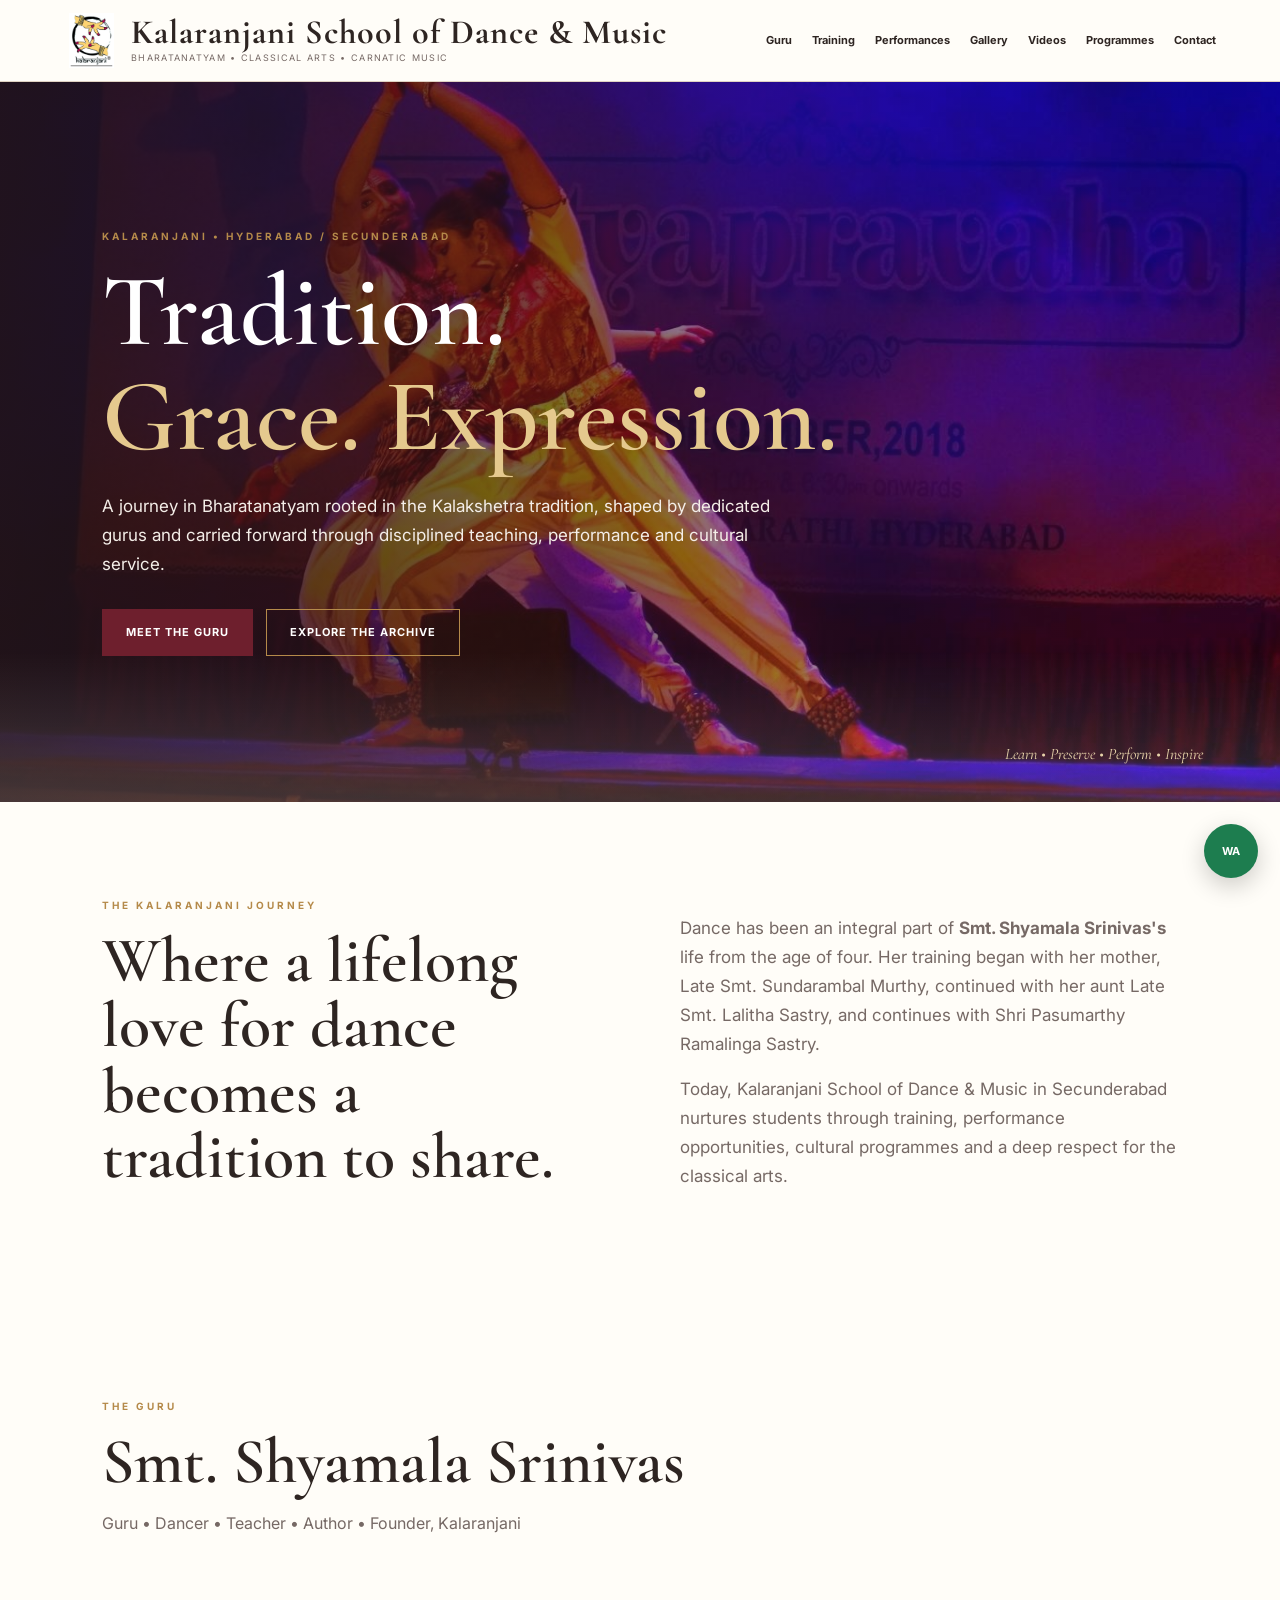
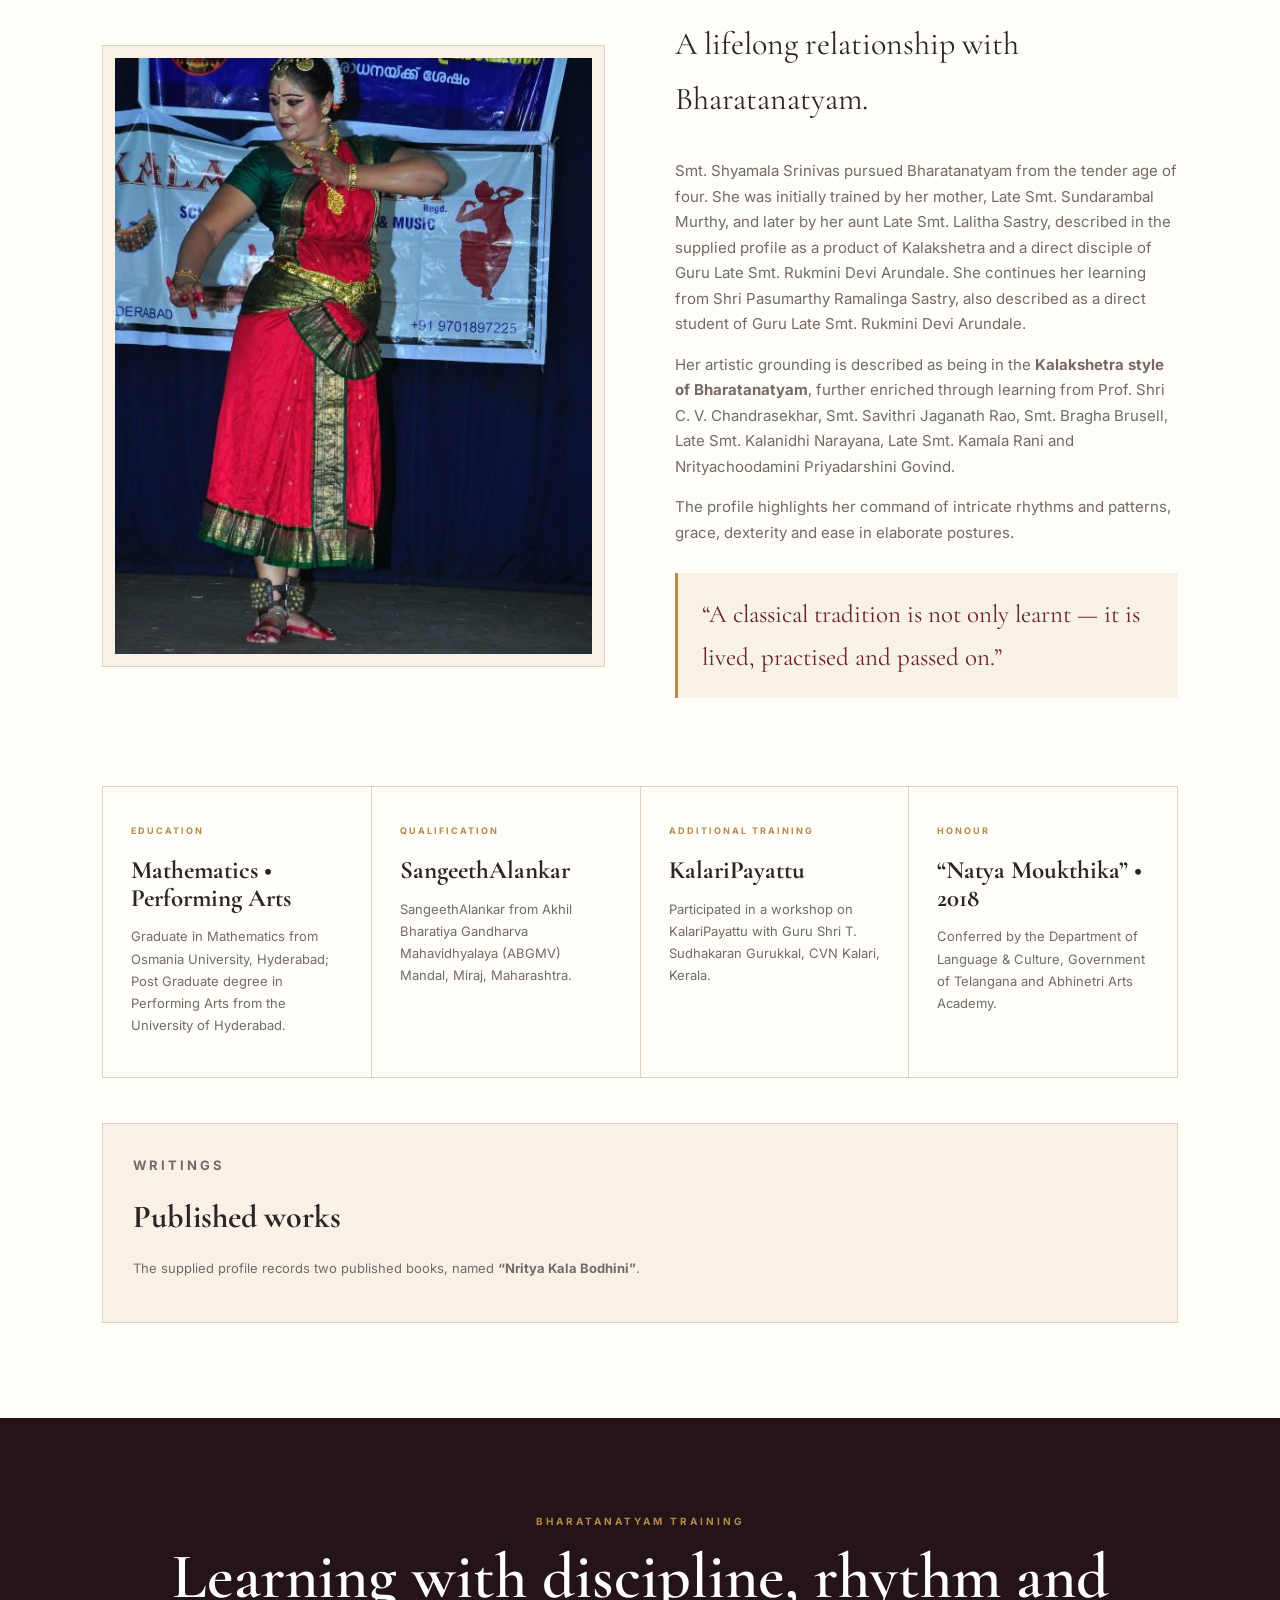
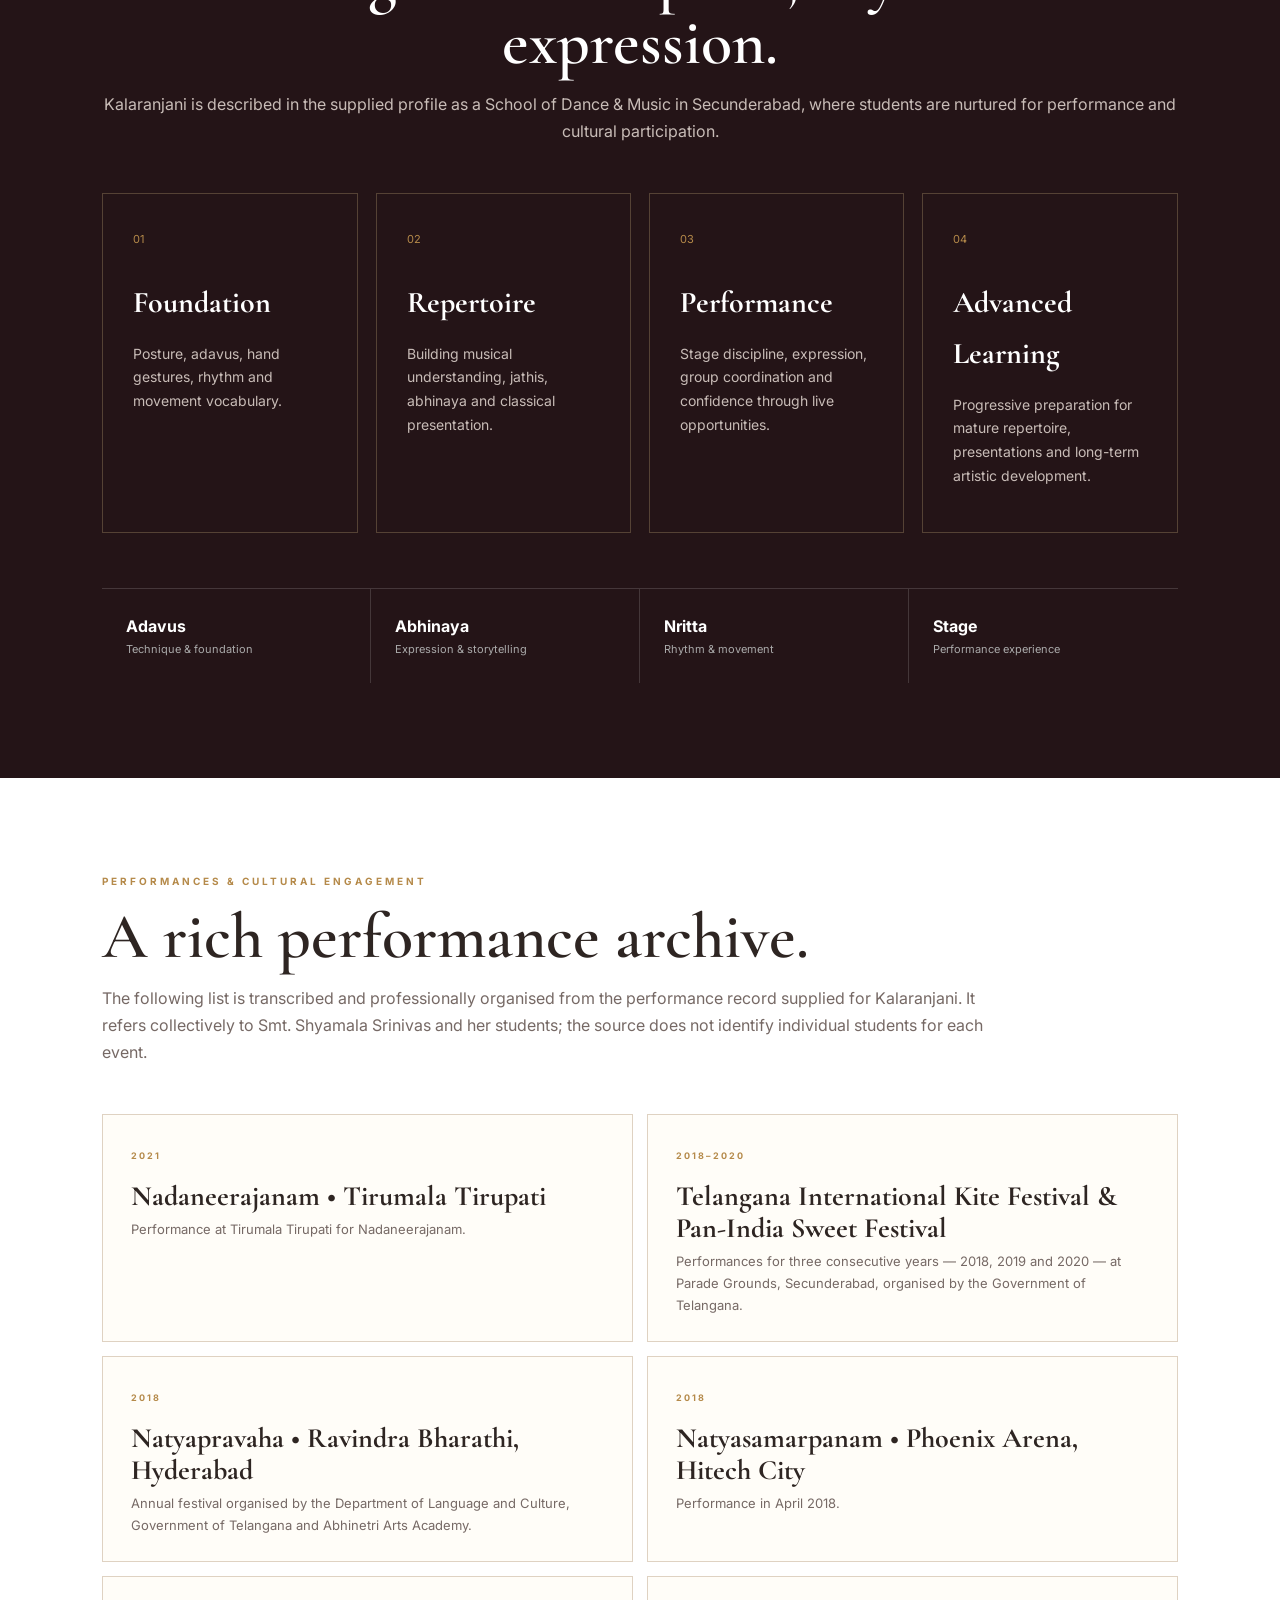
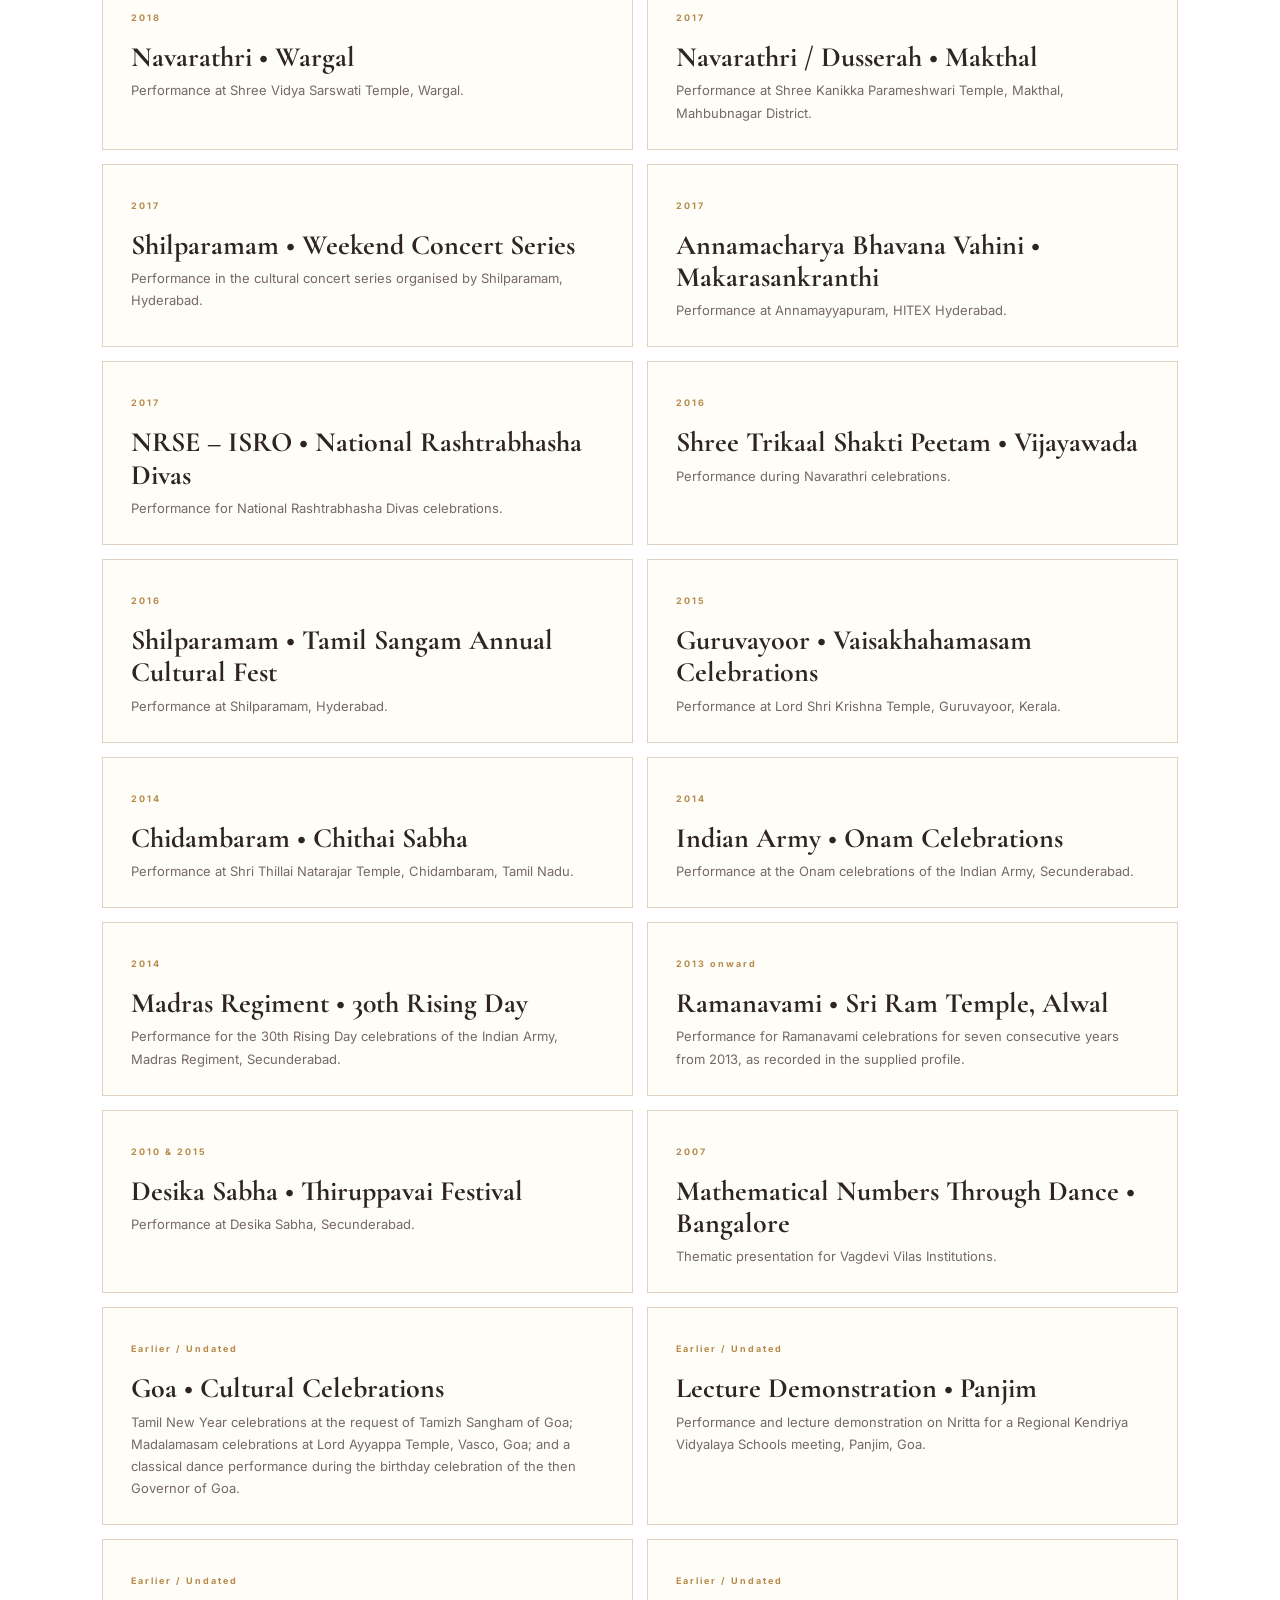
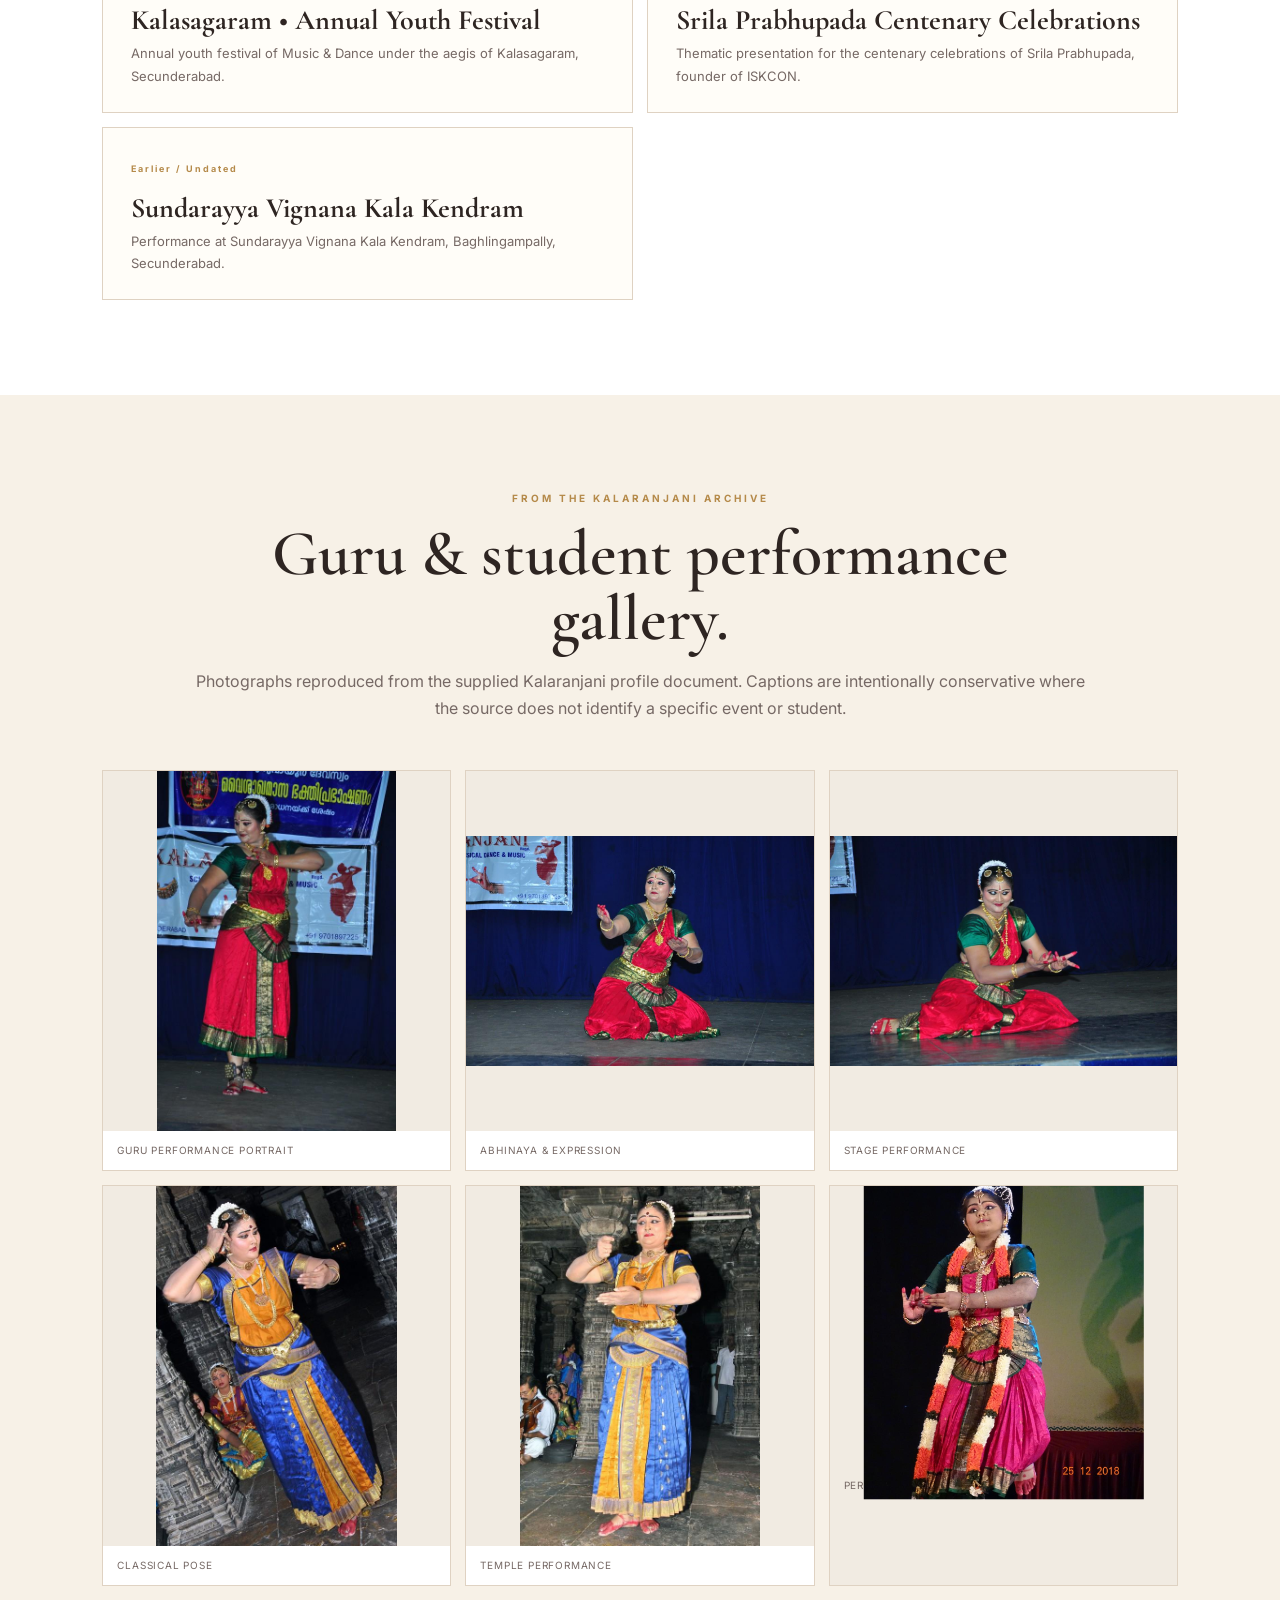
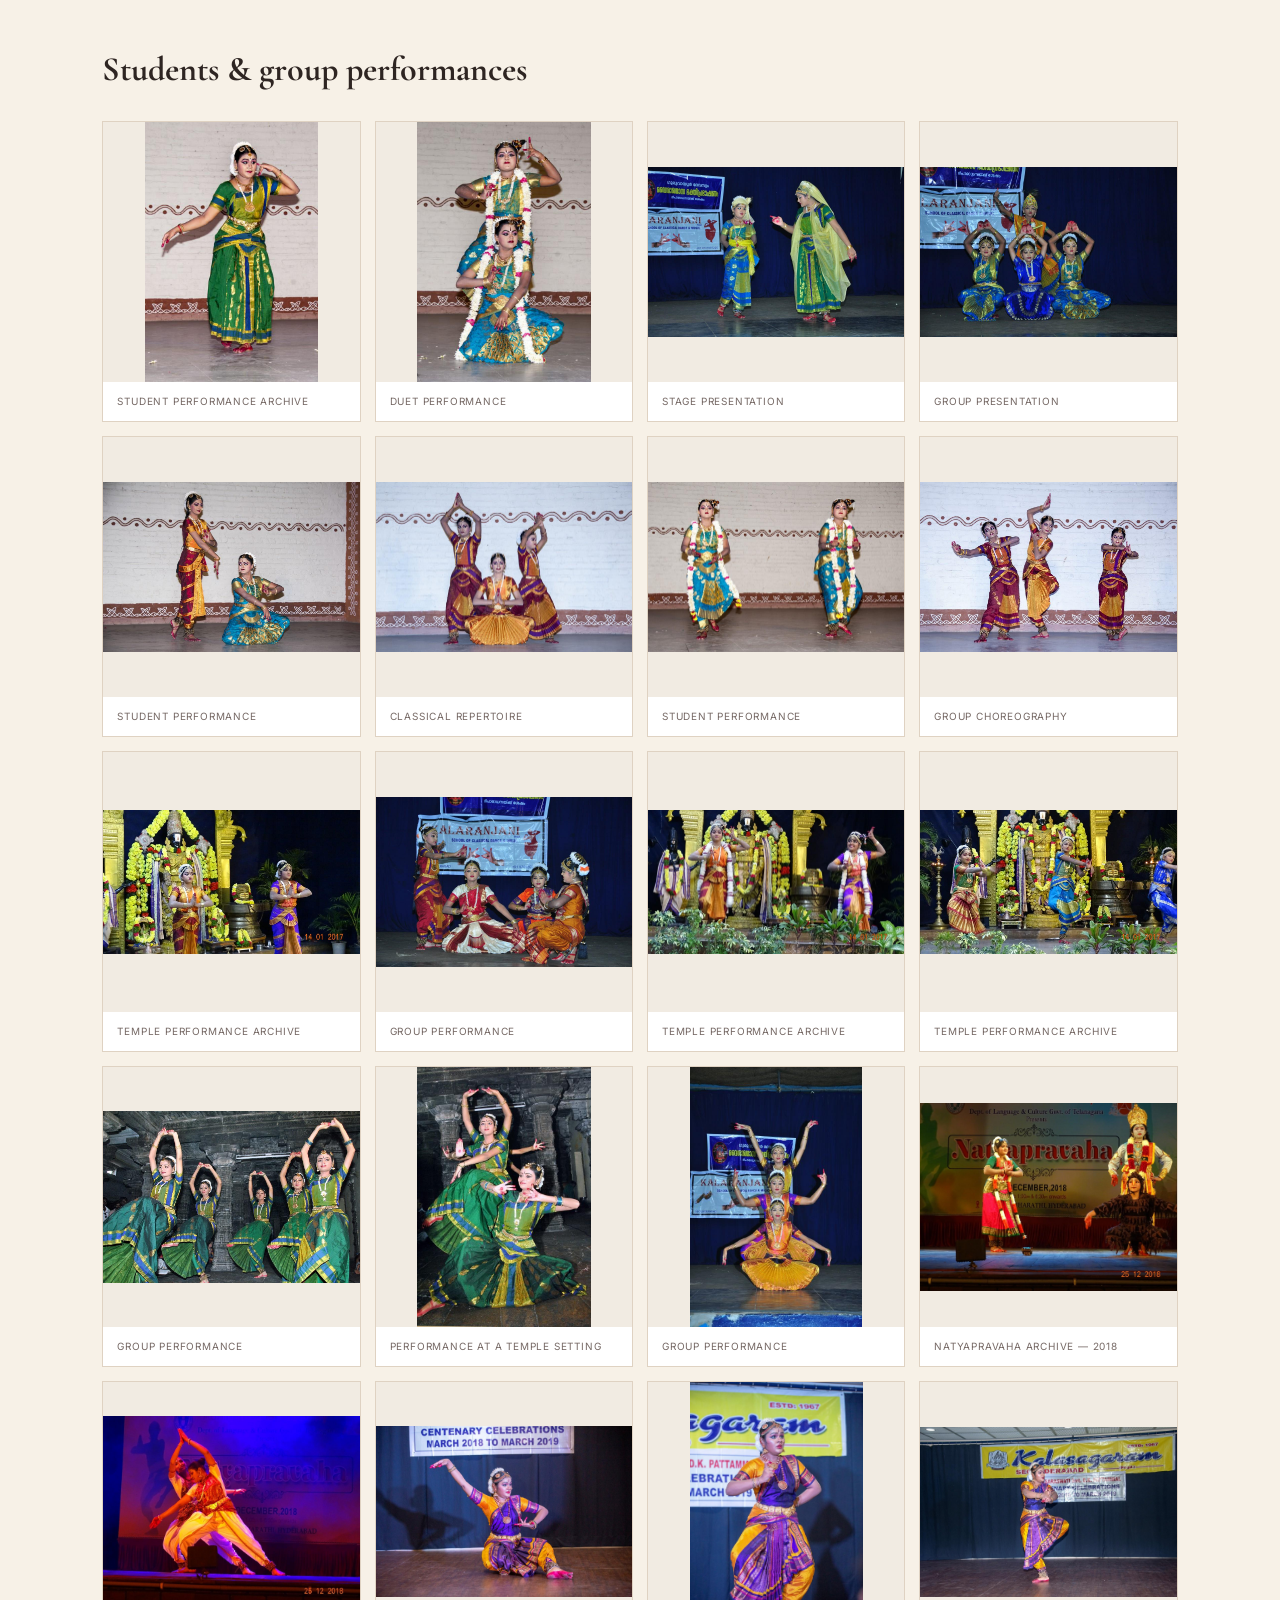
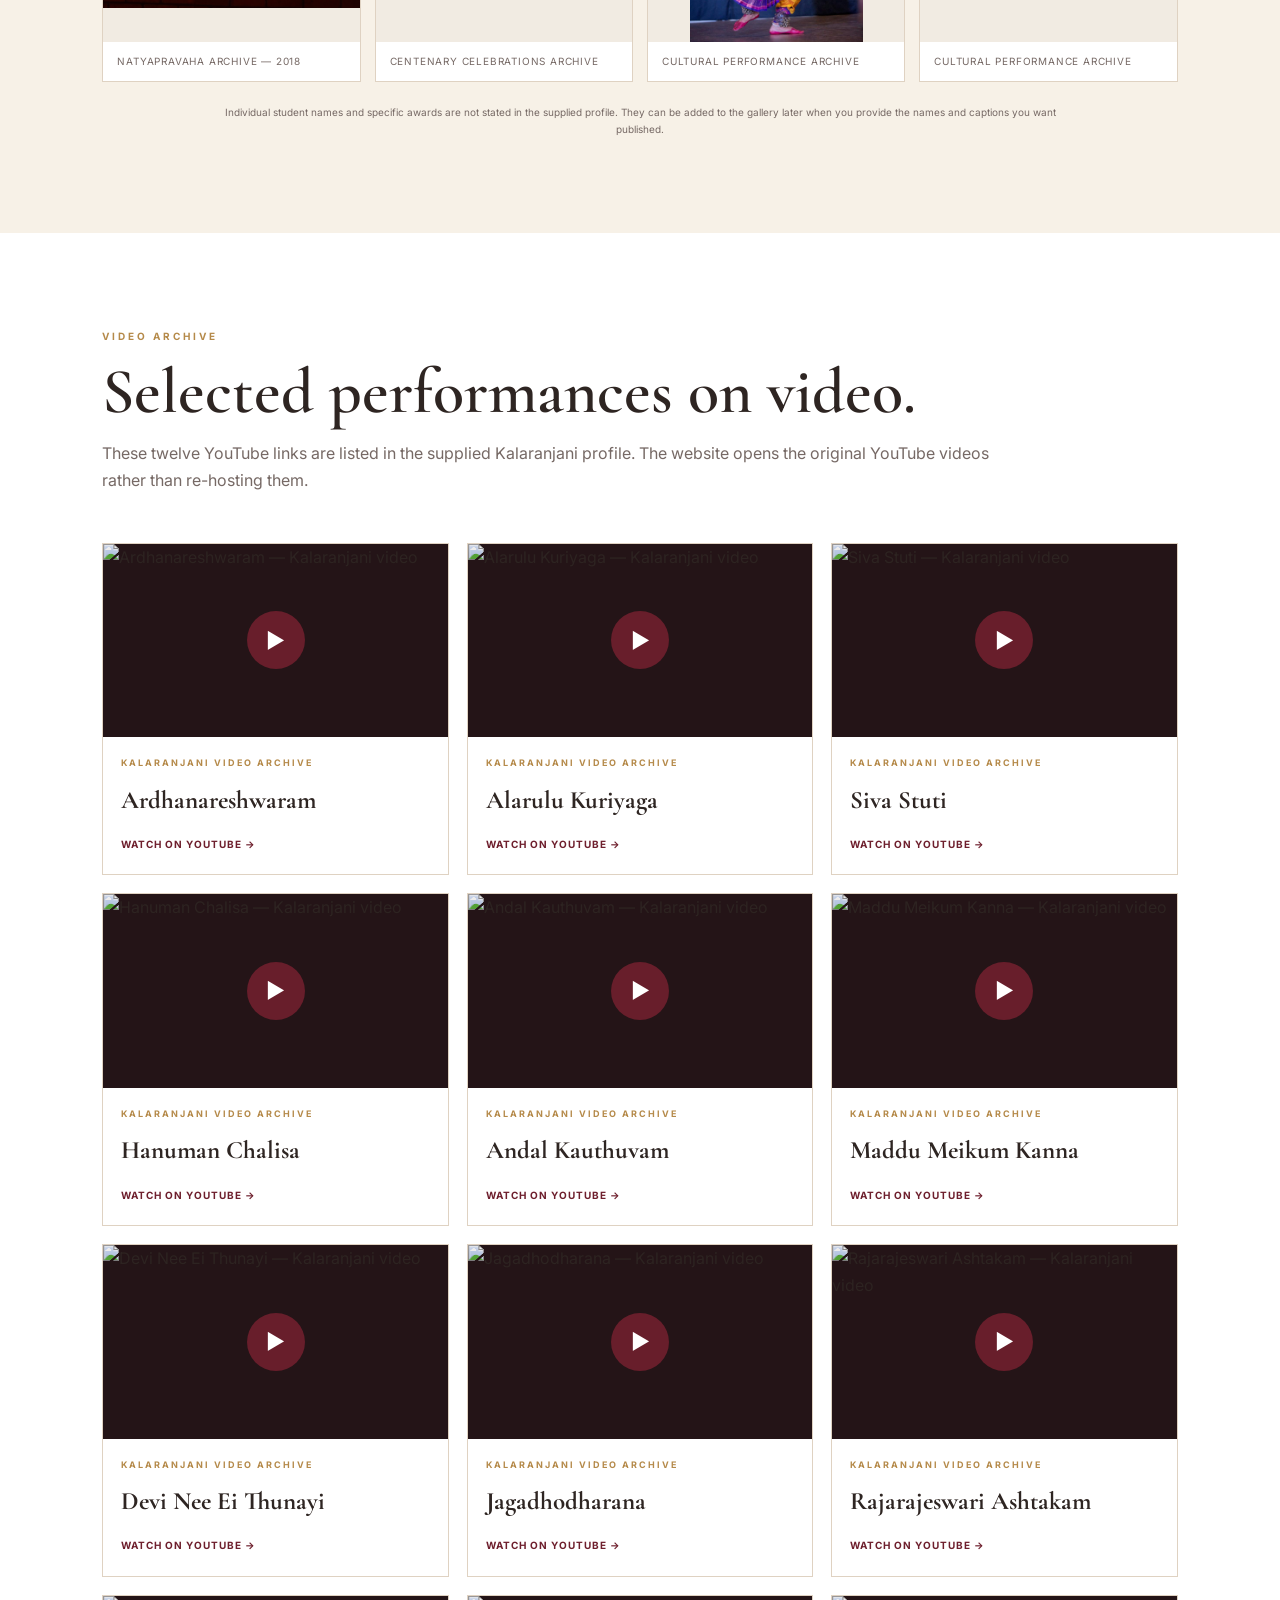
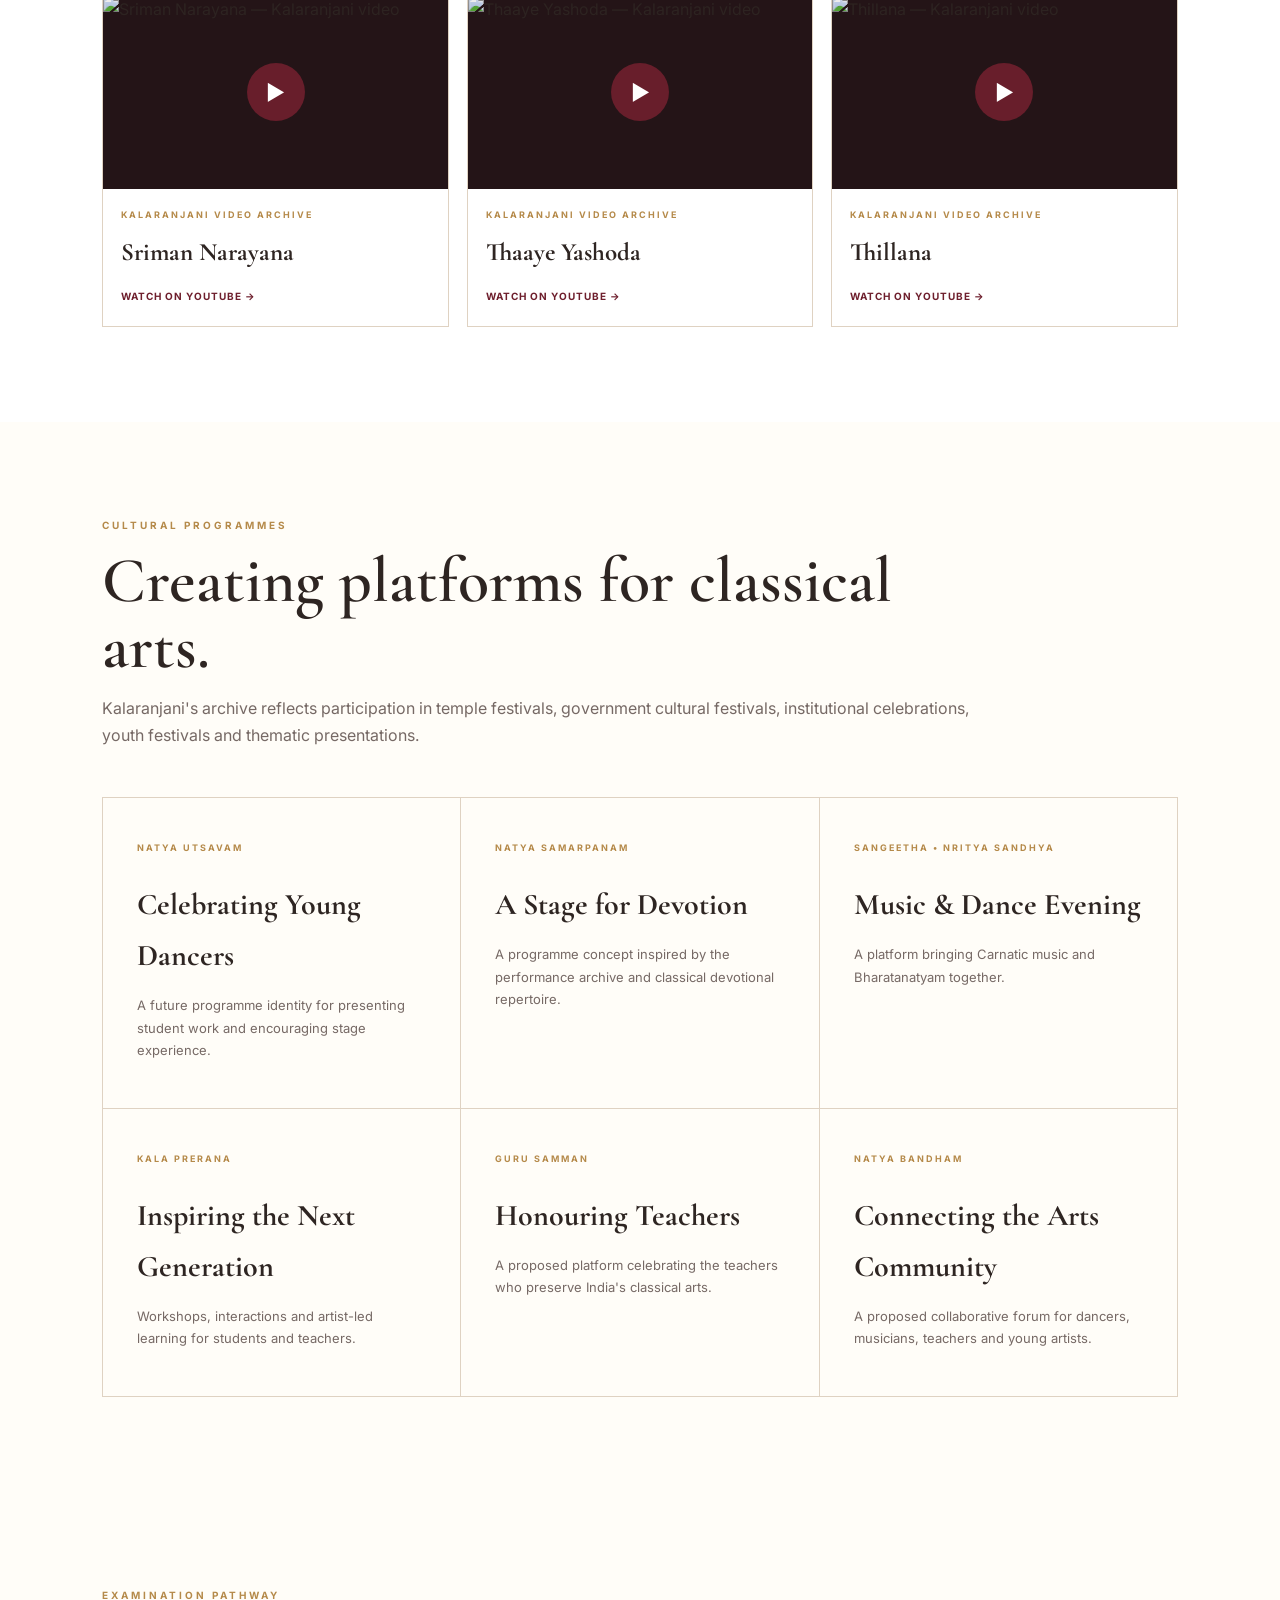
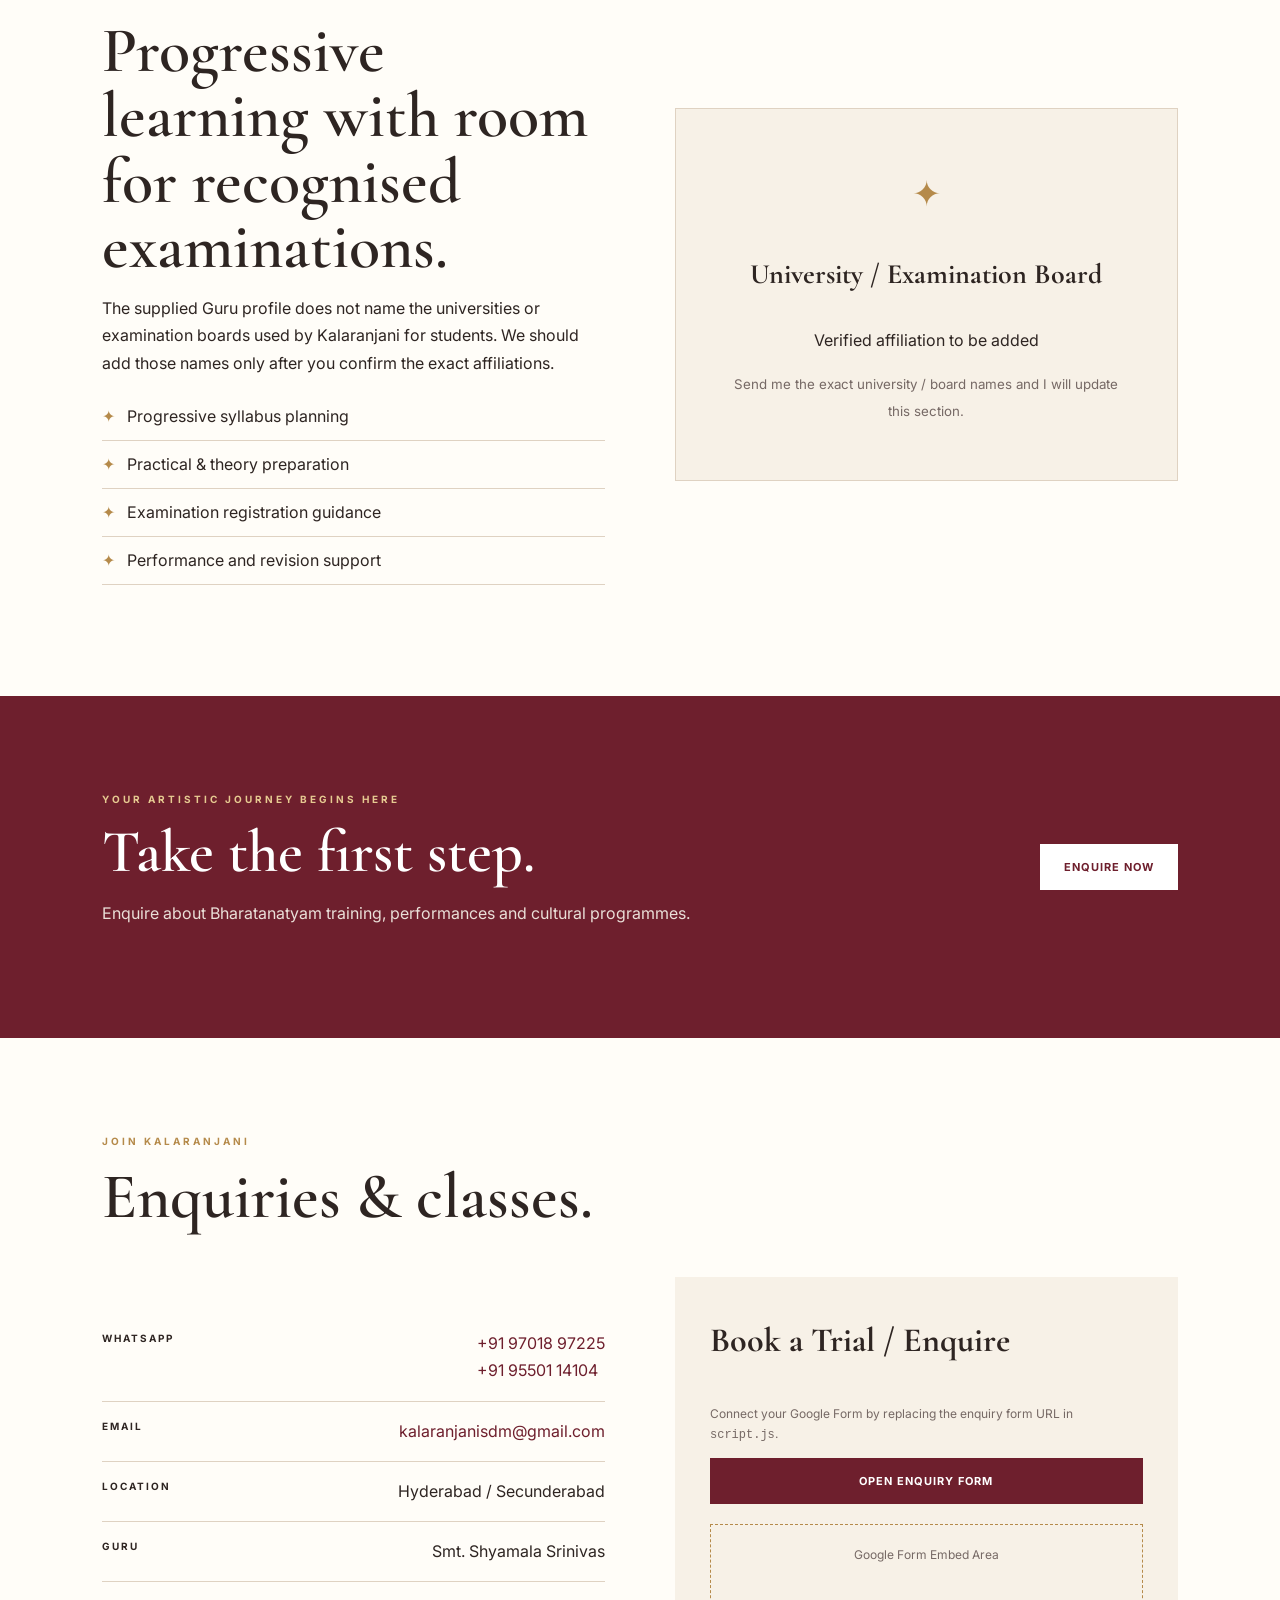
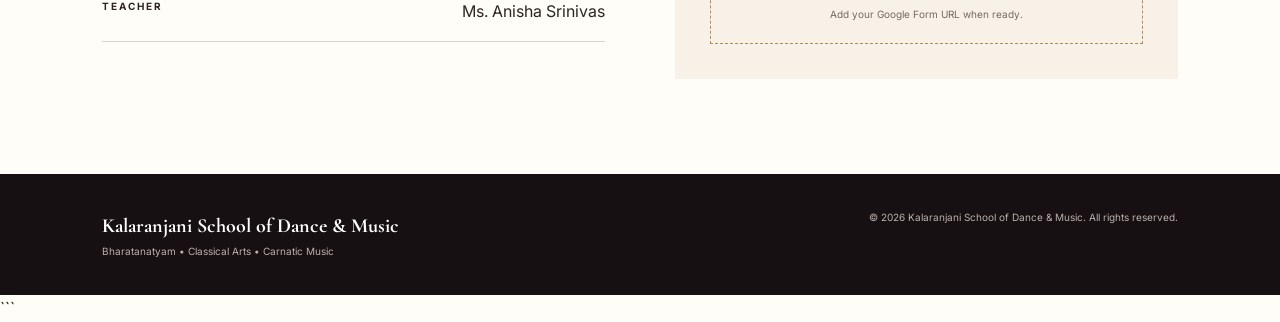
==== commit bcd035b3: "Add files via upload" ====
--- a/index.html
+++ b/index.html
@@ -8,13 +8,13 @@
   <link rel="preconnect" href="https://fonts.googleapis.com">
   <link rel="preconnect" href="https://fonts.gstatic.com" crossorigin>
   <link href="https://fonts.googleapis.com/css2?family=Cormorant+Garamond:wght@500;600;700&family=Inter:wght@400;500;600;700&display=swap" rel="stylesheet">
-  <link rel="stylesheet" href="style.css">
+  <link rel="stylesheet" href="style.css?v=4">
 </head>
 <body>
 <header class="site-header">
   <a class="brand" href="#home">
     <img src="assets/images/kalaranjani-logo-site.png" alt="Kalaranjani School of Dance & Music logo">
-    <div><strong>Kalaranjani School of Dance & Music</strong><span>Bharatanatyam • Classical Arts • Carnatic Music</span></div>
+    <div><strong class="brand-name">Kalaranjani School of Dance & Music</strong><span>Bharatanatyam • Classical Arts • Carnatic Music</span></div>
   </a>
   <button class="menu-toggle" aria-label="Open menu">☰</button>
   <nav class="nav">
--- a/style.css
+++ b/style.css
@@ -1,8 +1,8 @@
 :root{--maroon:#6e1f2d;--deep:#241417;--gold:#b58a4a;--cream:#f7f1e7;--ivory:#fffdf8;--text:#2e2522;--muted:#766965;--line:#dfd2c2;--white:#fff}
-*{box-sizing:border-box}html{scroll-behavior:smooth}body{margin:0;color:var(--text);background:var(--ivory);font-family:Inter,Arial,sans-serif;line-height:1.7}a{color:inherit;text-decoration:none}img{max-width:100%;display:block}.site-header{height:82px;padding:0 5%;display:flex;align-items:center;justify-content:space-between;background:rgba(255,253,248,.97);position:sticky;top:0;z-index:20;border-bottom:1px solid var(--line);backdrop-filter:blur(8px)}.brand{display:flex;align-items:center;gap:12px}.brand img{width:55px;height:55px;object-fit:contain}.brand strong{display:block;font-family:"Cormorant Garamond";letter-spacing:.8px;font-size:27px;font-weight:700;line-height:1.05}.brand span{display:block;font-size:9px;letter-spacing:1.3px;color:var(--muted);text-transform:uppercase}.nav{display:flex;gap:20px;font-size:11px;font-weight:700}.nav a:hover{color:var(--maroon)}.menu-toggle{display:none;background:none;border:0;font-size:25px}.hero{min-height:720px;display:flex;align-items:center;padding:90px 8%;position:relative;background:linear-gradient(90deg,rgba(35,20,23,.92),rgba(35,20,23,.55),rgba(35,20,23,.15)),url("assets/images/gallery/student-performance-17.jpeg") center/cover;color:white}.hero:after{content:"";position:absolute;inset:auto 0 0;height:150px;background:linear-gradient(transparent,var(--ivory));opacity:.15}.hero-content{max-width:760px;position:relative;z-index:1}.eyebrow{letter-spacing:3px;font-size:10px;font-weight:700;color:var(--gold);margin:0 0 14px;text-transform:uppercase}.hero h1,h2{font-family:"Cormorant Garamond",Georgia,serif;font-weight:600;line-height:1.02}.hero h1{font-size:clamp(60px,8vw,108px);margin:0 0 24px}.hero h1 em{color:#e5c98e;font-style:normal}.hero-copy{font-size:17px;max-width:680px;color:#f4eee8}.actions{display:flex;gap:13px;margin-top:30px}.btn{display:inline-flex;align-items:center;justify-content:center;padding:13px 23px;border:1px solid var(--gold);font-size:11px;font-weight:700;letter-spacing:1px;text-transform:uppercase;transition:.2s}.btn-primary{background:var(--maroon);color:#fff;border-color:var(--maroon)}.btn-primary:hover{background:#521520}.btn-ghost{color:white}.btn-ghost:hover{background:#fff;color:var(--deep)}.btn-light{background:white;color:var(--maroon);border-color:white}.hero-note{position:absolute;right:6%;bottom:34px;font-family:"Cormorant Garamond";font-style:italic;color:#e7d3aa;z-index:2}.section{padding:95px 8%;max-width:1440px;margin:auto}.intro{display:grid;grid-template-columns:1fr 1fr;gap:80px;align-items:start}.intro h2,.section-heading h2,.split h2,.cta-section h2{font-size:clamp(42px,5vw,66px);margin:0}.intro-copy{font-size:17px;color:var(--muted);max-width:650px}.section-heading{max-width:900px;margin-bottom:48px}.section-heading.center{text-align:center;margin-left:auto;margin-right:auto}.section-heading>p:last-child{color:var(--muted)}.guru-grid,.split,.contact-grid{display:grid;grid-template-columns:1fr 1fr;gap:70px;align-items:center}.guru-portrait{background:var(--cream);padding:12px;border:1px solid var(--line)}.guru-portrait img{width:100%;aspect-ratio:4/5;object-fit:cover}.guru-copy{font-size:15px;color:var(--muted)}.lead{font-family:"Cormorant Garamond";font-size:32px;color:var(--text)}.quote{margin:28px 0;padding:20px 24px;border-left:3px solid var(--gold);font-family:"Cormorant Garamond";font-size:25px;color:var(--maroon);background:var(--cream)}.profile-facts{display:grid;grid-template-columns:repeat(4,1fr);gap:1px;background:var(--line);margin-top:60px;border:1px solid var(--line)}.profile-facts article{background:var(--ivory);padding:28px}.profile-facts span{font-size:9px;letter-spacing:2px;color:var(--gold);font-weight:700}.profile-facts h3{font-family:"Cormorant Garamond";font-size:25px;line-height:1.1;margin:15px 0 8px}.profile-facts p,.books p{font-size:13px;color:var(--muted)}.books{margin-top:45px;padding:30px;background:var(--cream);border:1px solid var(--line)}.books h3{font-family:"Cormorant Garamond";font-size:32px;margin:0}.dark-section{max-width:none;background:var(--deep);color:white}.dark-section .section-heading{max-width:1100px;margin-left:auto;margin-right:auto}.dark-section .section-heading>p:last-child{color:#c8bcb7}.cards{display:grid;gap:18px;max-width:1400px;margin:auto}.cards.four{grid-template-columns:repeat(4,1fr)}.card{border:1px solid rgba(229,201,142,.25);padding:30px;min-height:240px}.card span{color:var(--gold);font-size:11px}.card h3{font-family:"Cormorant Garamond";font-size:30px;margin:25px 0 10px}.card p{color:#c8bcb7;font-size:14px}.feature-strip{max-width:1400px;margin:55px auto 0;border-top:1px solid rgba(255,255,255,.15);display:grid;grid-template-columns:repeat(4,1fr)}.feature-strip div{padding:24px;border-right:1px solid rgba(255,255,255,.15)}.feature-strip div:last-child{border:0}.feature-strip strong,.feature-strip span{display:block}.feature-strip span{color:#aaa;font-size:11px}.performance-section{background:#fff}.timeline{display:grid;grid-template-columns:repeat(2,1fr);gap:14px}.timeline article{border:1px solid var(--line);padding:25px 28px;background:var(--ivory);transition:.2s}.timeline article:hover{transform:translateY(-2px);box-shadow:0 12px 30px rgba(60,30,20,.08)}.timeline span{font-size:9px;letter-spacing:2px;color:var(--gold);font-weight:700}.timeline h3{font-family:"Cormorant Garamond";font-size:28px;line-height:1.15;margin:12px 0 6px}.timeline p{font-size:13px;color:var(--muted);margin:0}.gallery-section{background:var(--cream);max-width:none}.gallery{max-width:1400px;margin:auto;display:grid;grid-template-columns:repeat(3,1fr);gap:14px}.gallery figure{margin:0;background:white;border:1px solid var(--line);overflow:hidden}.gallery figure img{width:100%;height:360px;object-fit:contain;object-position:center;background:#f1ebe2;transition:.25s;padding:0}
+*{box-sizing:border-box}html{scroll-behavior:smooth}body{margin:0;color:var(--text);background:var(--ivory);font-family:Inter,Arial,sans-serif;line-height:1.7}a{color:inherit;text-decoration:none}img{max-width:100%;display:block}.site-header{height:82px;padding:0 5%;display:flex;align-items:center;justify-content:space-between;background:rgba(255,253,248,.97);position:sticky;top:0;z-index:20;border-bottom:1px solid var(--line);backdrop-filter:blur(8px)}.brand{display:flex;align-items:center;gap:12px}.brand img{width:55px;height:55px;object-fit:contain}.brand strong{display:block;font-family:"Cormorant Garamond";letter-spacing:.8px;font-size:27px;font-weight:700;line-height:1.05} .brand-name{font-size:34px !important;font-weight:800 !important;line-height:1.02 !important;letter-spacing:1px !important;}.brand span{display:block;font-size:9px;letter-spacing:1.3px;color:var(--muted);text-transform:uppercase}.nav{display:flex;gap:20px;font-size:11px;font-weight:700}.nav a:hover{color:var(--maroon)}.menu-toggle{display:none;background:none;border:0;font-size:25px}.hero{min-height:720px;display:flex;align-items:center;padding:90px 8%;position:relative;background:linear-gradient(90deg,rgba(35,20,23,.92),rgba(35,20,23,.55),rgba(35,20,23,.15)),url("assets/images/gallery/student-performance-17.jpeg") center/cover;color:white}.hero:after{content:"";position:absolute;inset:auto 0 0;height:150px;background:linear-gradient(transparent,var(--ivory));opacity:.15}.hero-content{max-width:760px;position:relative;z-index:1}.eyebrow{letter-spacing:3px;font-size:10px;font-weight:700;color:var(--gold);margin:0 0 14px;text-transform:uppercase}.hero h1,h2{font-family:"Cormorant Garamond",Georgia,serif;font-weight:600;line-height:1.02}.hero h1{font-size:clamp(60px,8vw,108px);margin:0 0 24px}.hero h1 em{color:#e5c98e;font-style:normal}.hero-copy{font-size:17px;max-width:680px;color:#f4eee8}.actions{display:flex;gap:13px;margin-top:30px}.btn{display:inline-flex;align-items:center;justify-content:center;padding:13px 23px;border:1px solid var(--gold);font-size:11px;font-weight:700;letter-spacing:1px;text-transform:uppercase;transition:.2s}.btn-primary{background:var(--maroon);color:#fff;border-color:var(--maroon)}.btn-primary:hover{background:#521520}.btn-ghost{color:white}.btn-ghost:hover{background:#fff;color:var(--deep)}.btn-light{background:white;color:var(--maroon);border-color:white}.hero-note{position:absolute;right:6%;bottom:34px;font-family:"Cormorant Garamond";font-style:italic;color:#e7d3aa;z-index:2}.section{padding:95px 8%;max-width:1440px;margin:auto}.intro{display:grid;grid-template-columns:1fr 1fr;gap:80px;align-items:start}.intro h2,.section-heading h2,.split h2,.cta-section h2{font-size:clamp(42px,5vw,66px);margin:0}.intro-copy{font-size:17px;color:var(--muted);max-width:650px}.section-heading{max-width:900px;margin-bottom:48px}.section-heading.center{text-align:center;margin-left:auto;margin-right:auto}.section-heading>p:last-child{color:var(--muted)}.guru-grid,.split,.contact-grid{display:grid;grid-template-columns:1fr 1fr;gap:70px;align-items:center}.guru-portrait{background:var(--cream);padding:12px;border:1px solid var(--line)}.guru-portrait img{width:100%;aspect-ratio:4/5;object-fit:cover}.guru-copy{font-size:15px;color:var(--muted)}.lead{font-family:"Cormorant Garamond";font-size:32px;color:var(--text)}.quote{margin:28px 0;padding:20px 24px;border-left:3px solid var(--gold);font-family:"Cormorant Garamond";font-size:25px;color:var(--maroon);background:var(--cream)}.profile-facts{display:grid;grid-template-columns:repeat(4,1fr);gap:1px;background:var(--line);margin-top:60px;border:1px solid var(--line)}.profile-facts article{background:var(--ivory);padding:28px}.profile-facts span{font-size:9px;letter-spacing:2px;color:var(--gold);font-weight:700}.profile-facts h3{font-family:"Cormorant Garamond";font-size:25px;line-height:1.1;margin:15px 0 8px}.profile-facts p,.books p{font-size:13px;color:var(--muted)}.books{margin-top:45px;padding:30px;background:var(--cream);border:1px solid var(--line)}.books h3{font-family:"Cormorant Garamond";font-size:32px;margin:0}.dark-section{max-width:none;background:var(--deep);color:white}.dark-section .section-heading{max-width:1100px;margin-left:auto;margin-right:auto}.dark-section .section-heading>p:last-child{color:#c8bcb7}.cards{display:grid;gap:18px;max-width:1400px;margin:auto}.cards.four{grid-template-columns:repeat(4,1fr)}.card{border:1px solid rgba(229,201,142,.25);padding:30px;min-height:240px}.card span{color:var(--gold);font-size:11px}.card h3{font-family:"Cormorant Garamond";font-size:30px;margin:25px 0 10px}.card p{color:#c8bcb7;font-size:14px}.feature-strip{max-width:1400px;margin:55px auto 0;border-top:1px solid rgba(255,255,255,.15);display:grid;grid-template-columns:repeat(4,1fr)}.feature-strip div{padding:24px;border-right:1px solid rgba(255,255,255,.15)}.feature-strip div:last-child{border:0}.feature-strip strong,.feature-strip span{display:block}.feature-strip span{color:#aaa;font-size:11px}.performance-section{background:#fff}.timeline{display:grid;grid-template-columns:repeat(2,1fr);gap:14px}.timeline article{border:1px solid var(--line);padding:25px 28px;background:var(--ivory);transition:.2s}.timeline article:hover{transform:translateY(-2px);box-shadow:0 12px 30px rgba(60,30,20,.08)}.timeline span{font-size:9px;letter-spacing:2px;color:var(--gold);font-weight:700}.timeline h3{font-family:"Cormorant Garamond";font-size:28px;line-height:1.15;margin:12px 0 6px}.timeline p{font-size:13px;color:var(--muted);margin:0}.gallery-section{background:var(--cream);max-width:none}.gallery{max-width:1400px;margin:auto;display:grid;grid-template-columns:repeat(3,1fr);gap:14px}.gallery figure{margin:0;background:white;border:1px solid var(--line);overflow:hidden}.gallery figure img{width:100%;height:360px;object-fit:contain;object-position:center;background:#f1ebe2;transition:.25s;padding:0}
 .gallery figure:hover img{transform:scale(1.01)}
 .gallery figure.rotated-ccw-90{background:#f1ebe2}
 .gallery figure.rotated-ccw-90 img{width:min(360px,100%);height:auto;max-width:100%;object-fit:contain;background:transparent;transform:rotate(-90deg);margin:auto}
 .gallery figure.rotated-ccw-90:hover img{transform:rotate(-90deg) scale(1.01)}.gallery figcaption{padding:11px 14px;font-size:10px;letter-spacing:.8px;color:var(--muted);text-transform:uppercase}.gallery-subtitle{max-width:1400px;margin:55px auto 22px;font-family:"Cormorant Garamond";font-size:34px}.student-gallery{grid-template-columns:repeat(4,1fr)}.student-gallery figure img{height:260px}.photo-note{text-align:center;font-size:10px;color:var(--muted);margin:22px auto 0;max-width:850px}.video-section{background:#fff}.video-grid{display:grid;grid-template-columns:repeat(3,1fr);gap:18px}.video-card{border:1px solid var(--line);background:white;overflow:hidden}.video-thumb{position:relative;display:block;background:#241417}.video-thumb img{width:100%;aspect-ratio:16/9;object-fit:cover;opacity:.92}.play{position:absolute;left:50%;top:50%;transform:translate(-50%,-50%);width:58px;height:58px;border-radius:50%;display:grid;place-items:center;background:rgba(110,31,45,.92);color:white;font-size:21px}.video-body{padding:18px}.video-body .tag{font-size:9px;letter-spacing:2px;color:var(--gold);font-weight:700}.video-body h3{font-family:"Cormorant Garamond";font-size:25px;margin:8px 0}.video-body a{font-size:10px;text-transform:uppercase;letter-spacing:1px;color:var(--maroon);font-weight:700}.programme-grid{display:grid;grid-template-columns:repeat(3,1fr);gap:1px;background:var(--line);border:1px solid var(--line)}.programme-grid article{background:var(--ivory);padding:34px;min-height:210px}.programme-grid span{font-size:9px;letter-spacing:2px;color:var(--gold);font-weight:700}.programme-grid h3{font-family:"Cormorant Garamond";font-size:30px;margin:20px 0 8px}.programme-grid p{font-size:13px;color:var(--muted)}.check-list{padding:0;list-style:none}.check-list li{padding:10px 0;border-bottom:1px solid var(--line)}.check-list li:before{content:"✦";color:var(--gold);margin-right:12px}.exam-box{background:var(--cream);padding:55px;text-align:center;border:1px solid var(--line)}.seal{font-size:35px;color:var(--gold)}.exam-box h3{font-family:"Cormorant Garamond";font-size:28px}.exam-box small{color:var(--muted)}.cta-section{max-width:none;background:var(--maroon);color:white;display:flex;align-items:center;justify-content:space-between;gap:30px}.cta-section .eyebrow{color:#e6ca91}.cta-section h2{font-size:60px}.cta-section p{color:#eadfd8}.contact-item{padding:16px 0;border-bottom:1px solid var(--line);display:flex;justify-content:space-between;gap:20px}.contact-item strong{font-size:10px;letter-spacing:2px;text-transform:uppercase}.contact-item a{color:var(--maroon)}.form-card{background:var(--cream);padding:35px}.form-card h3{font-family:"Cormorant Garamond";font-size:34px;margin-top:0}.form-card p{font-size:12px;color:var(--muted)}.full{width:100%}.embed-note{margin-top:20px;min-height:120px;border:1px dashed var(--gold);display:grid;place-items:center;text-align:center;color:var(--muted);font-size:12px}footer{padding:35px 8%;background:#171012;color:#bdb0ab;display:flex;justify-content:space-between;gap:20px;font-size:10px}.footer-brand strong,.footer-brand span{display:block}.footer-brand strong{font-family:"Cormorant Garamond";font-size:20px;color:white}.floating-whatsapp{position:fixed;right:22px;bottom:22px;width:54px;height:54px;border-radius:50%;display:grid;place-items:center;background:#1d7d4f;color:white;z-index:30;box-shadow:0 8px 24px rgba(0,0,0,.2);font-size:11px;font-weight:700}
 @media(max-width:1000px){.nav{display:none;position:absolute;top:82px;left:0;right:0;background:var(--ivory);padding:20px 6%;flex-direction:column;border-bottom:1px solid var(--line)}.nav.open{display:flex}.menu-toggle{display:block}.intro,.guru-grid,.split,.contact-grid{grid-template-columns:1fr;gap:35px}.cards.four,.profile-facts,.feature-strip{grid-template-columns:1fr 1fr}.programme-grid,.video-grid,.gallery{grid-template-columns:1fr 1fr}.student-gallery{grid-template-columns:1fr 1fr}.timeline{grid-template-columns:1fr}.hero{min-height:650px;padding:70px 7%}.hero h1{font-size:65px}.cta-section{display:block}.cta-section .btn{margin-top:20px}}
-@media(max-width:560px){.site-header{padding:0 4%}.brand img{width:45px;height:45px}.brand strong{font-size:20px;font-weight:700;line-height:1.05}.brand span{font-size:7px}.section{padding:70px 6%}.hero h1{font-size:54px}.cards.four,.profile-facts,.feature-strip,.programme-grid,.video-grid,.gallery,.student-gallery{grid-template-columns:1fr}.gallery figure img,.student-gallery figure img{height:300px}.gallery figure.rotated-ccw-90 img{width:min(300px,100%);height:auto}.hero-note{display:none}.actions{flex-direction:column;align-items:flex-start}.contact-item{display:block}.contact-item strong{display:block;margin-bottom:5px}footer{display:block}.footer-brand{margin-bottom:15px}}
+@media(max-width:560px){.site-header{padding:0 4%}.brand img{width:45px;height:45px}.brand strong{font-size:20px;font-weight:700;line-height:1.05}.brand-name{font-size:24px !important;font-weight:800 !important;line-height:1.02 !important;}.brand span{font-size:7px}.section{padding:70px 6%}.hero h1{font-size:54px}.cards.four,.profile-facts,.feature-strip,.programme-grid,.video-grid,.gallery,.student-gallery{grid-template-columns:1fr}.gallery figure img,.student-gallery figure img{height:300px}.gallery figure.rotated-ccw-90 img{width:min(300px,100%);height:auto}.hero-note{display:none}.actions{flex-direction:column;align-items:flex-start}.contact-item{display:block}.contact-item strong{display:block;margin-bottom:5px}footer{display:block}.footer-brand{margin-bottom:15px}}
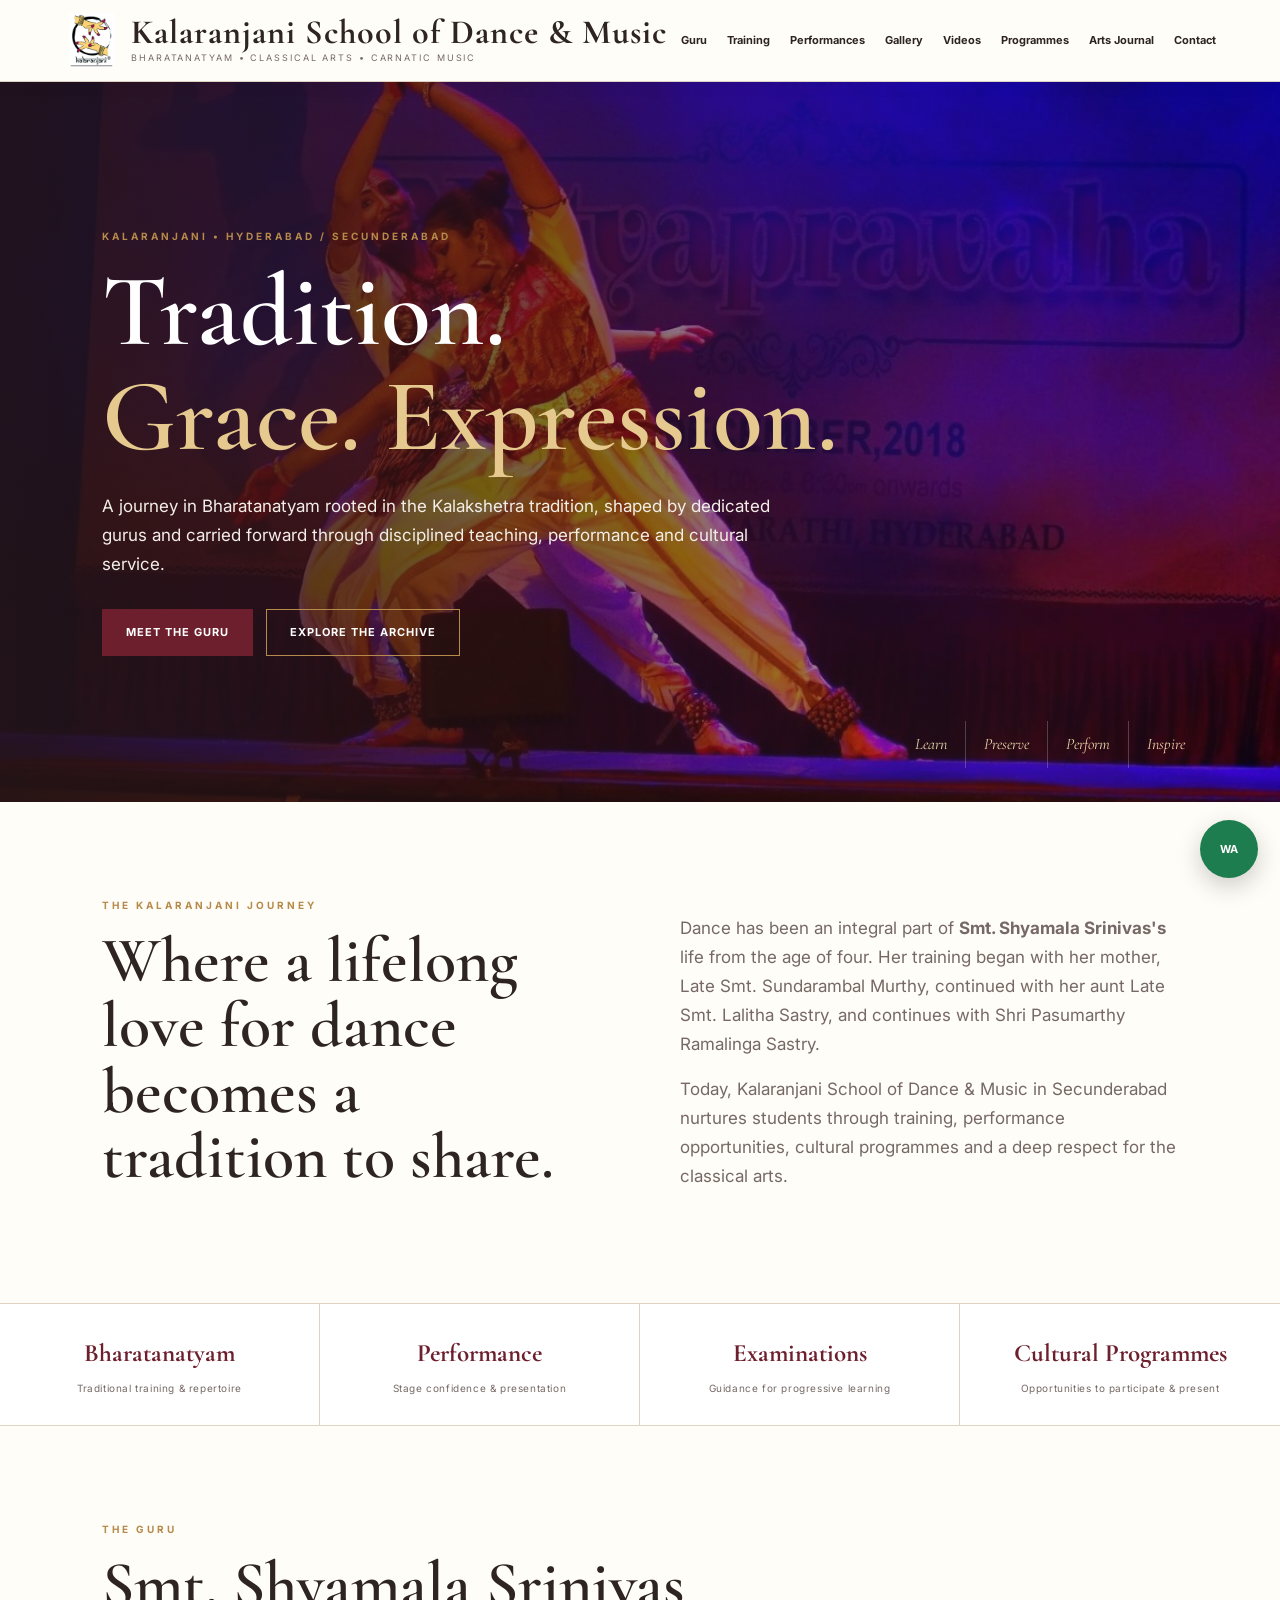
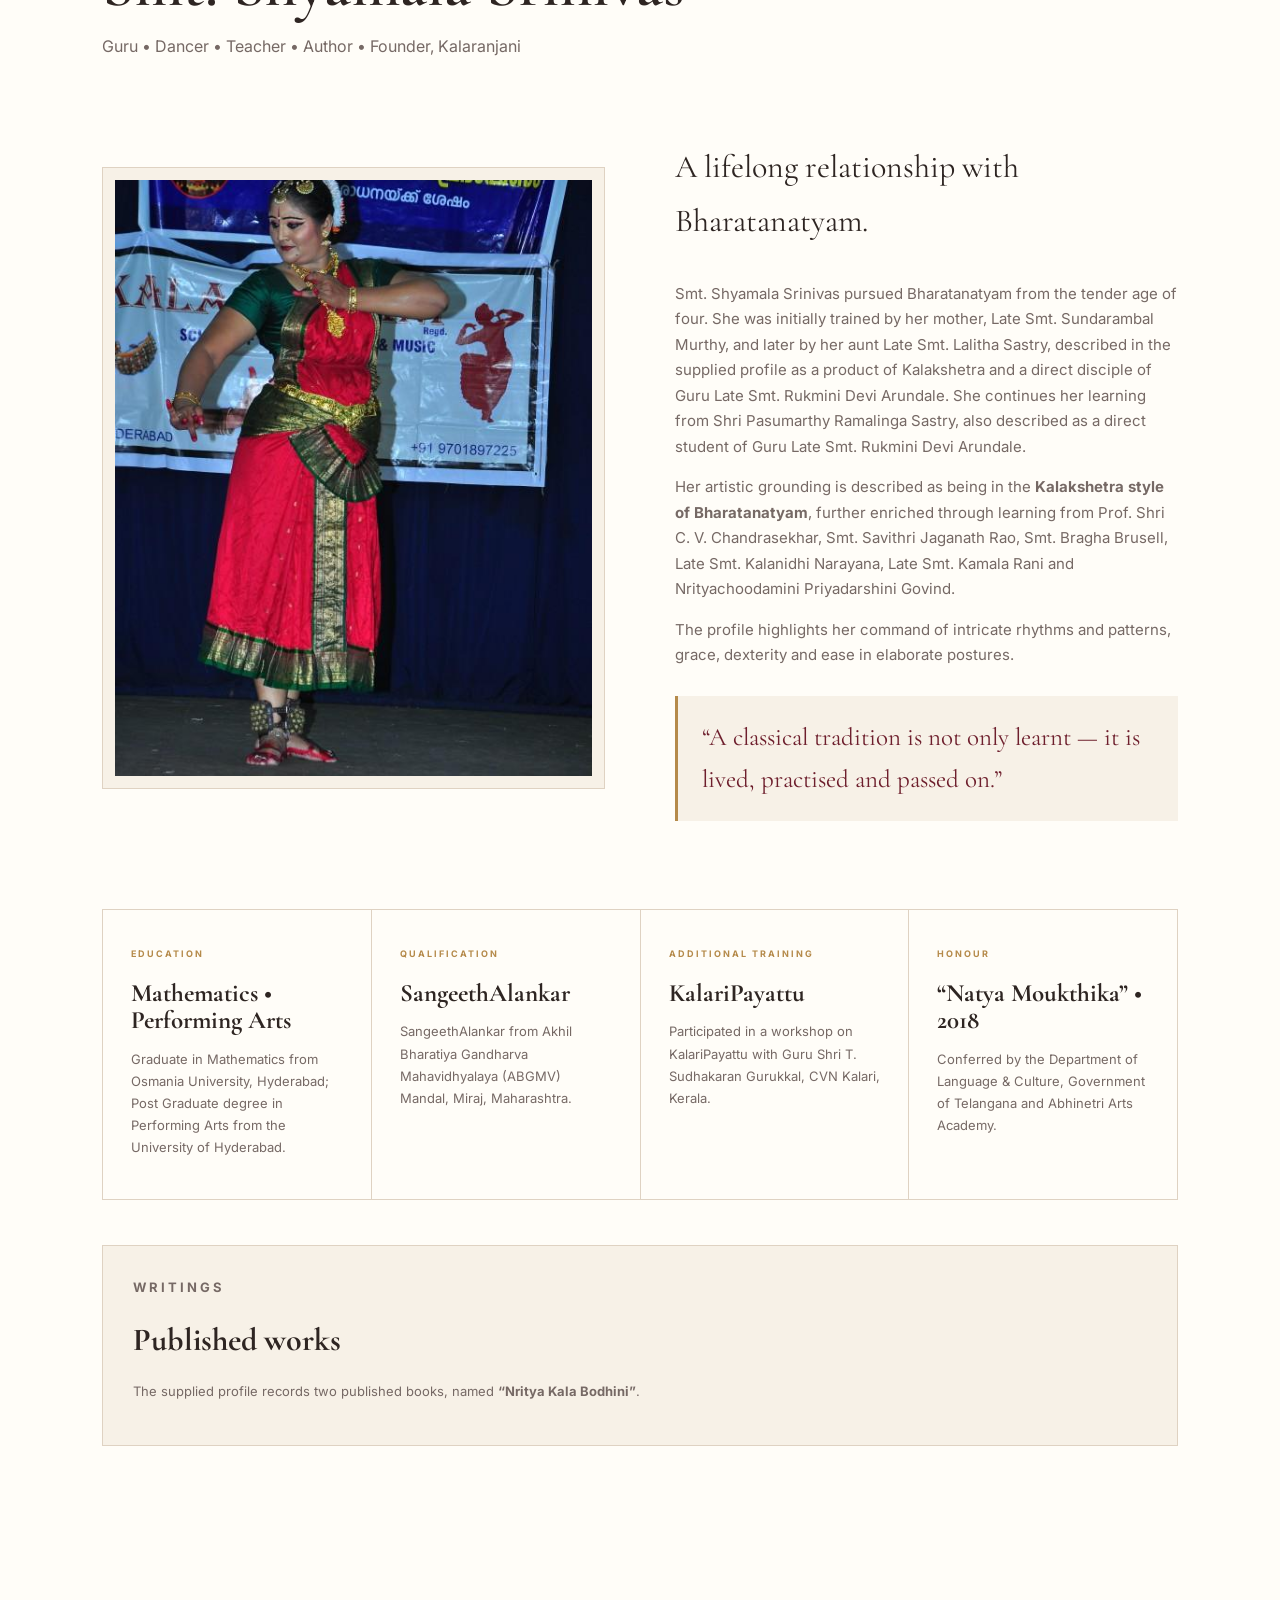
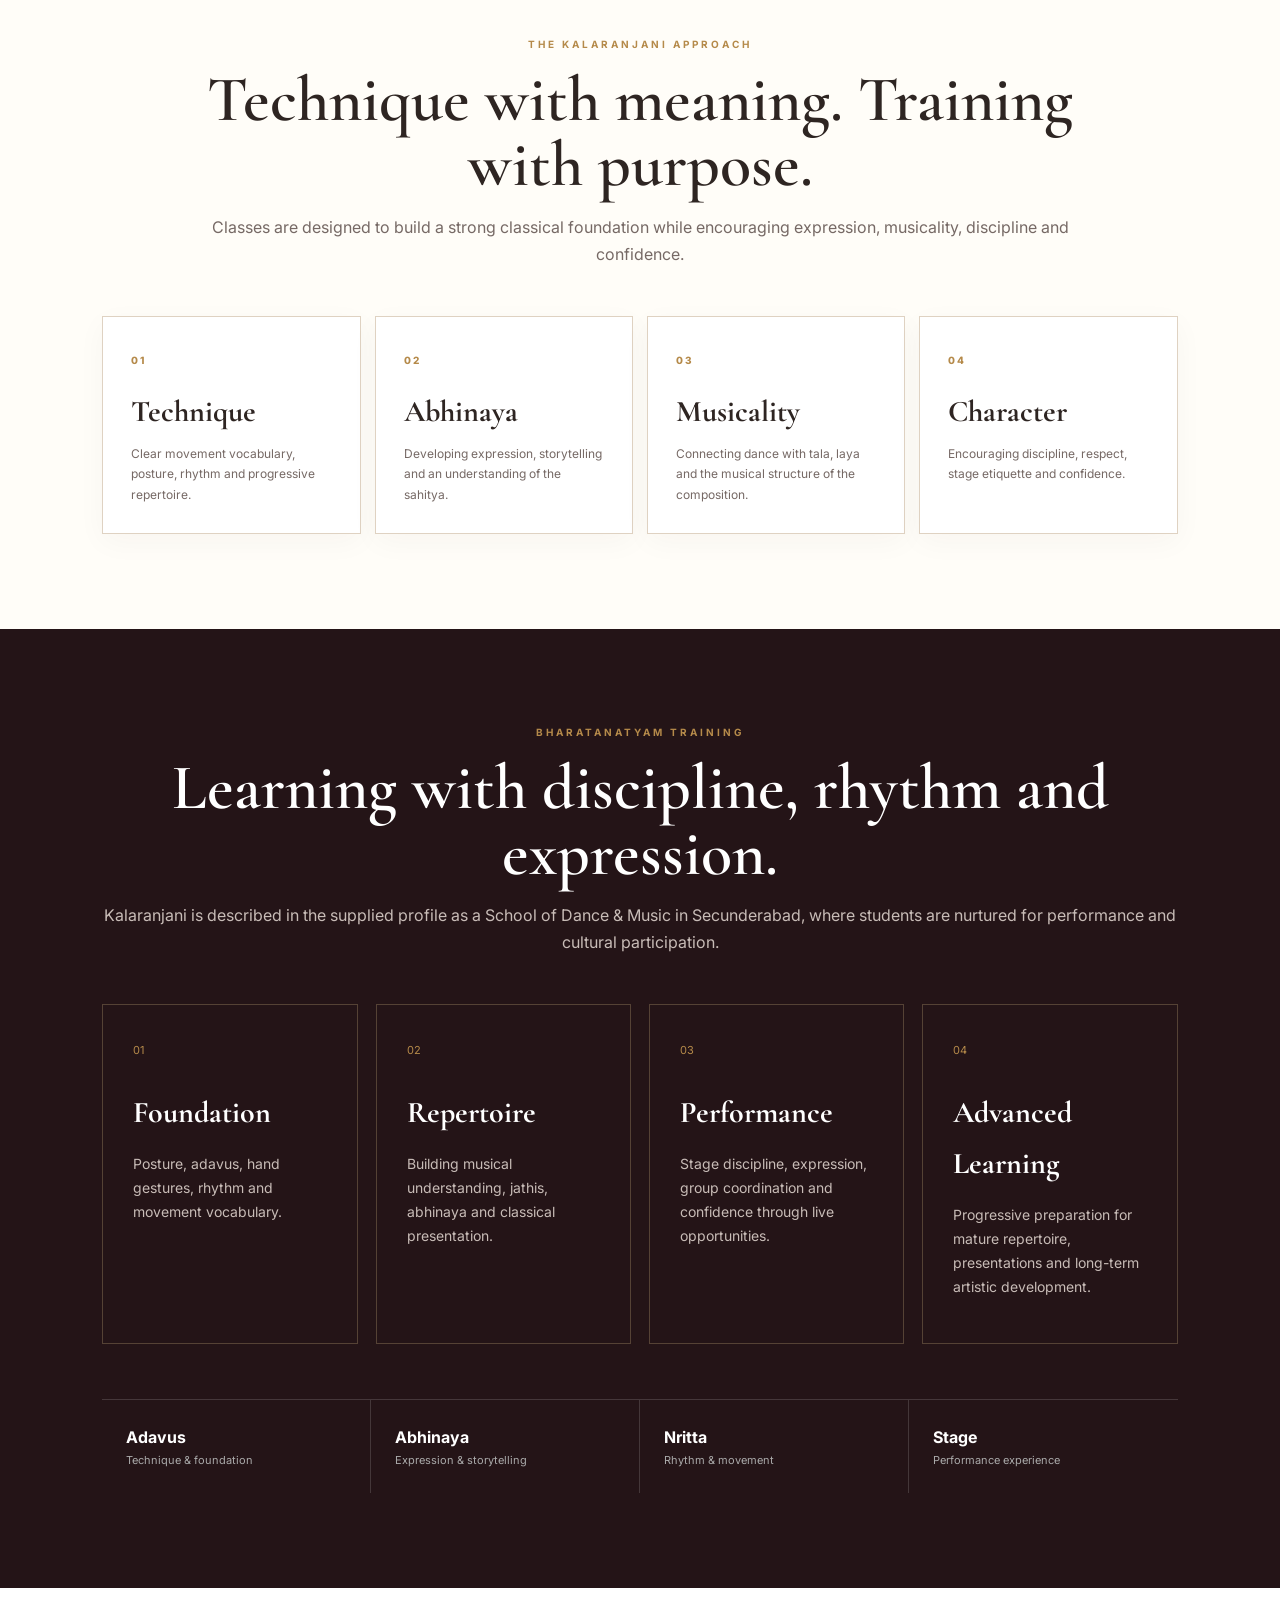
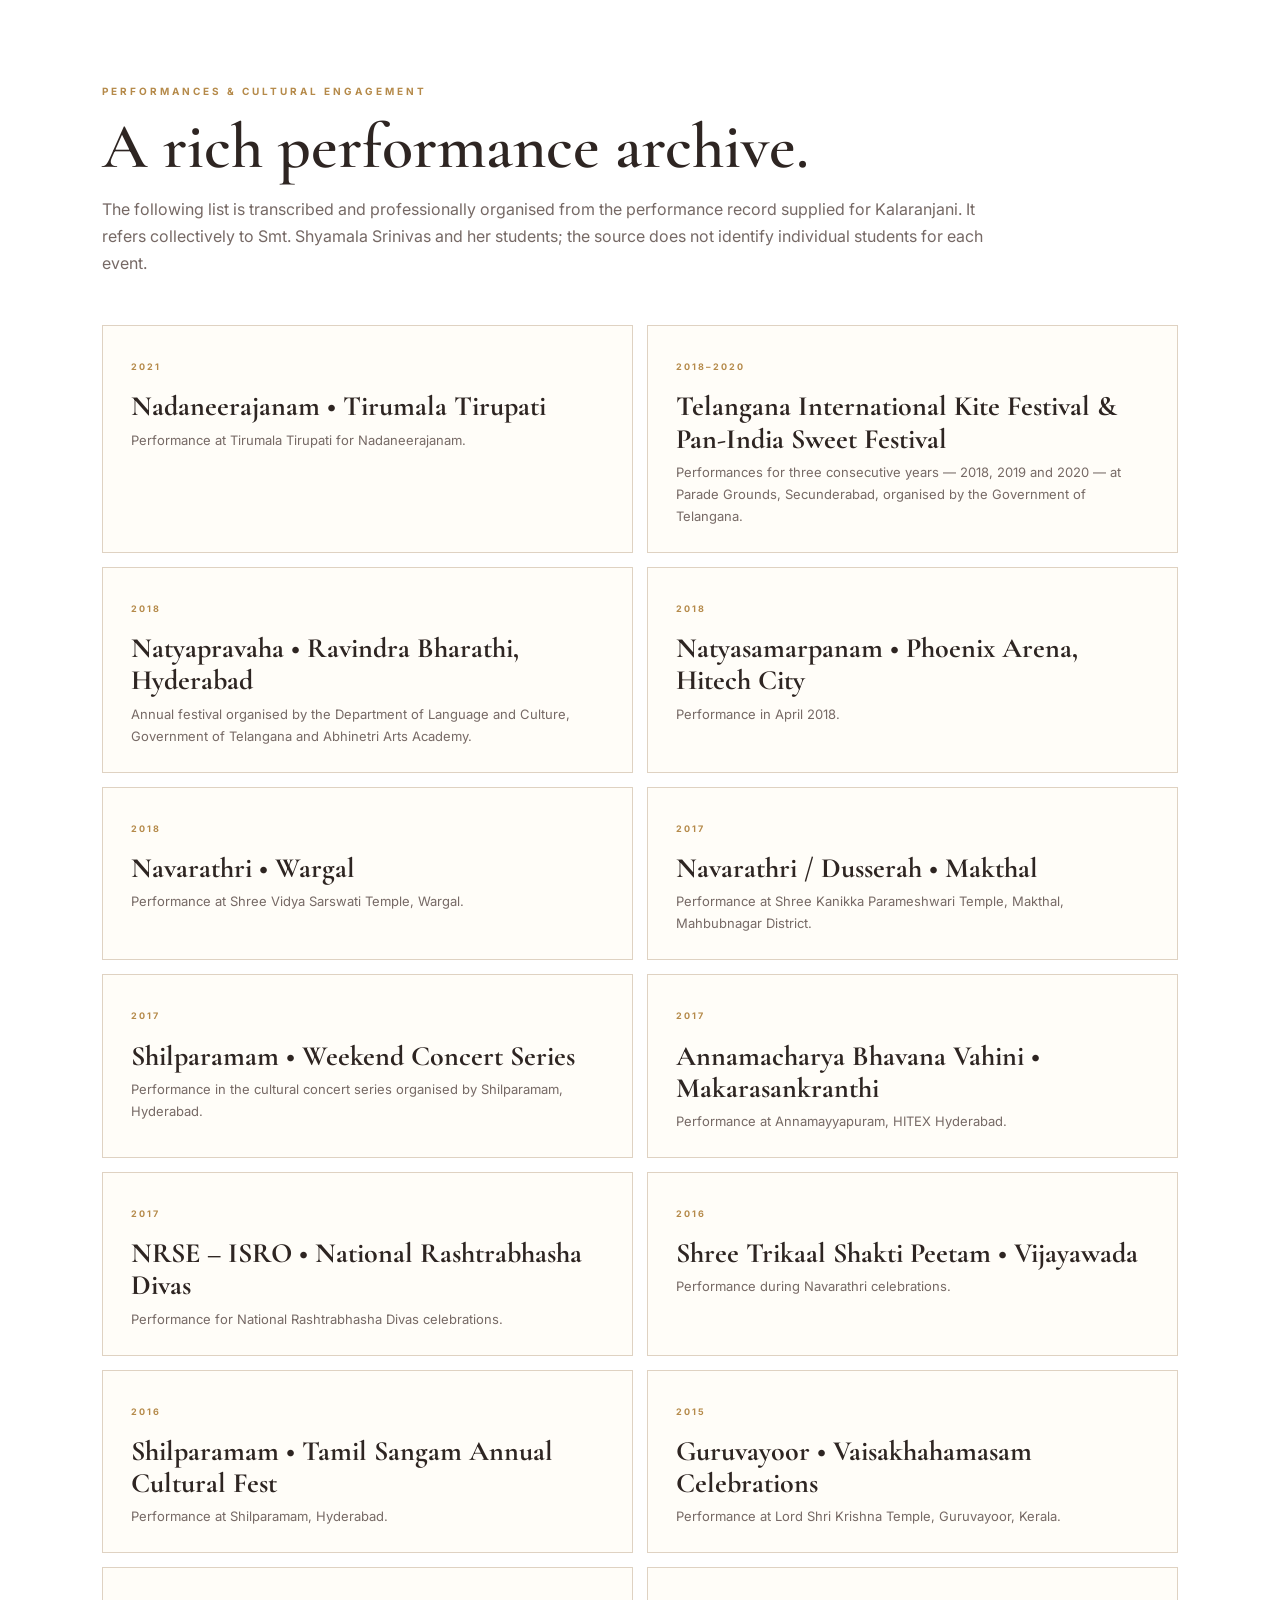
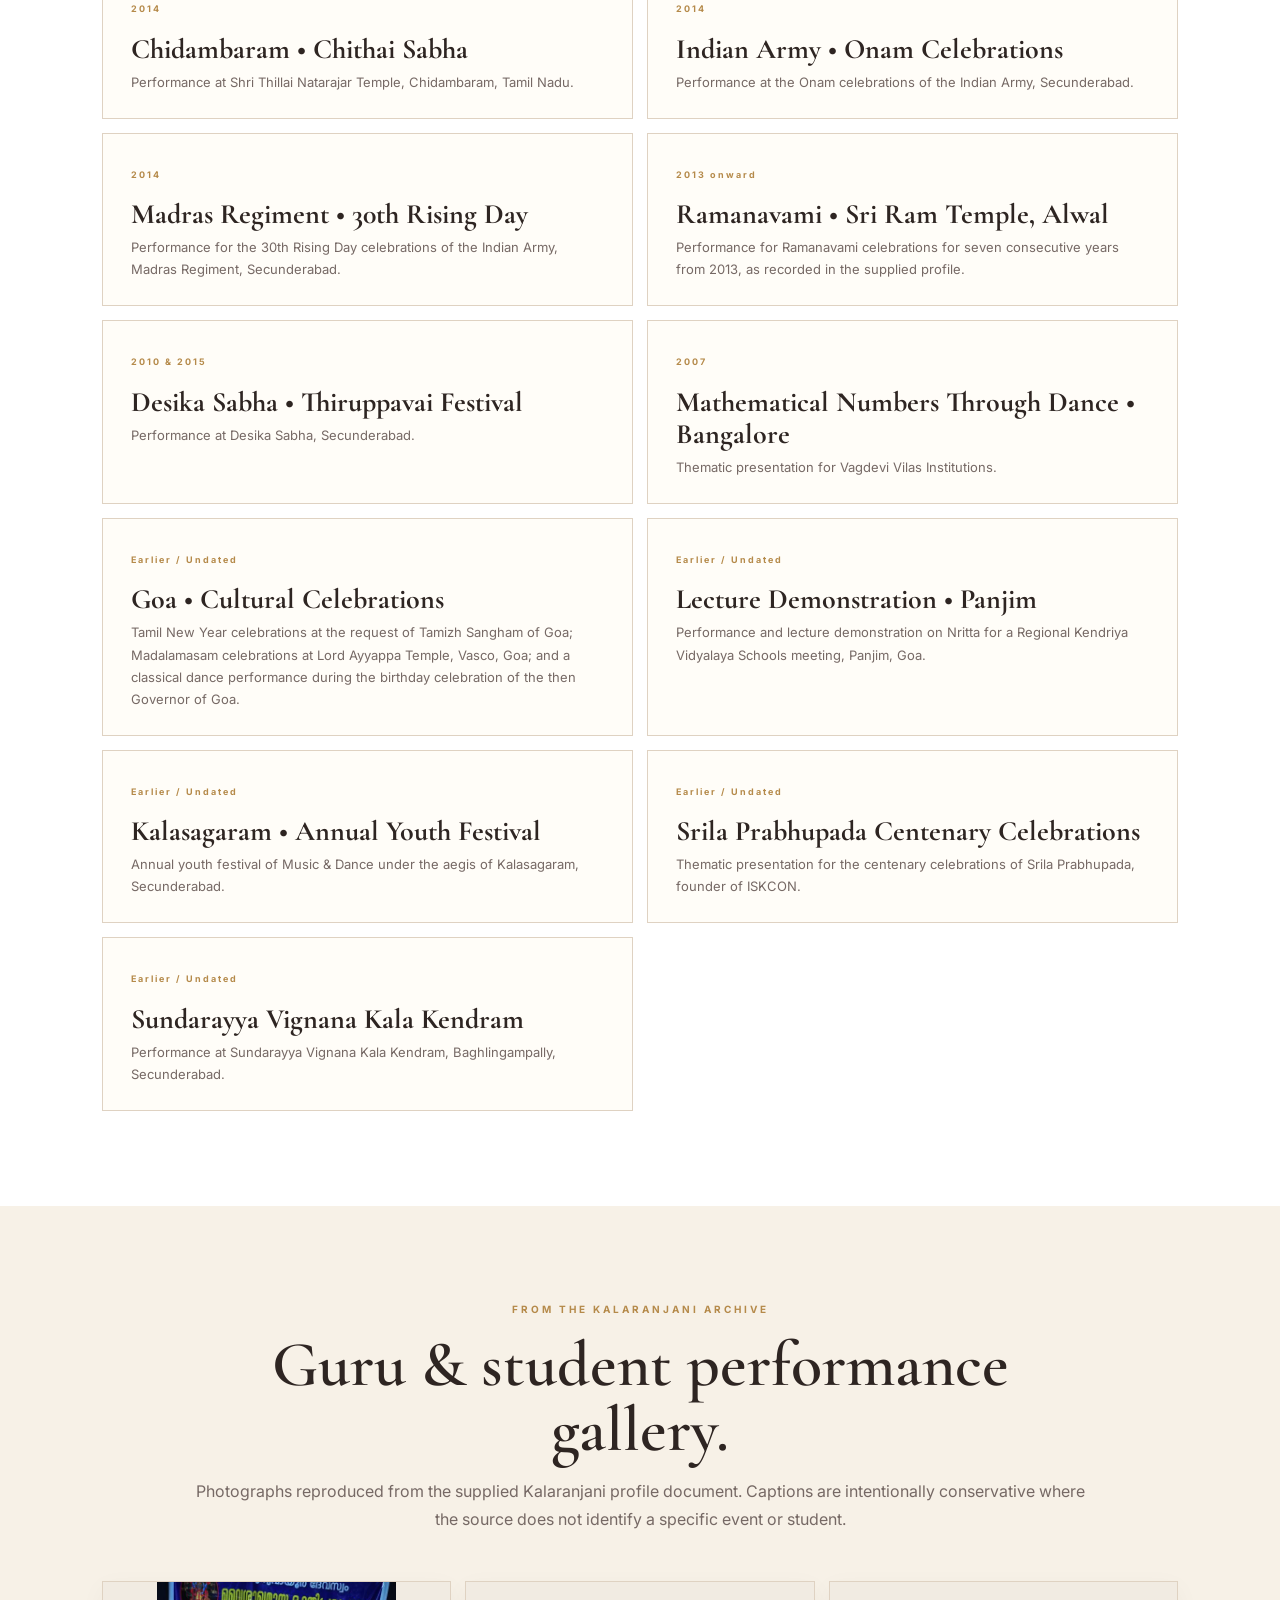
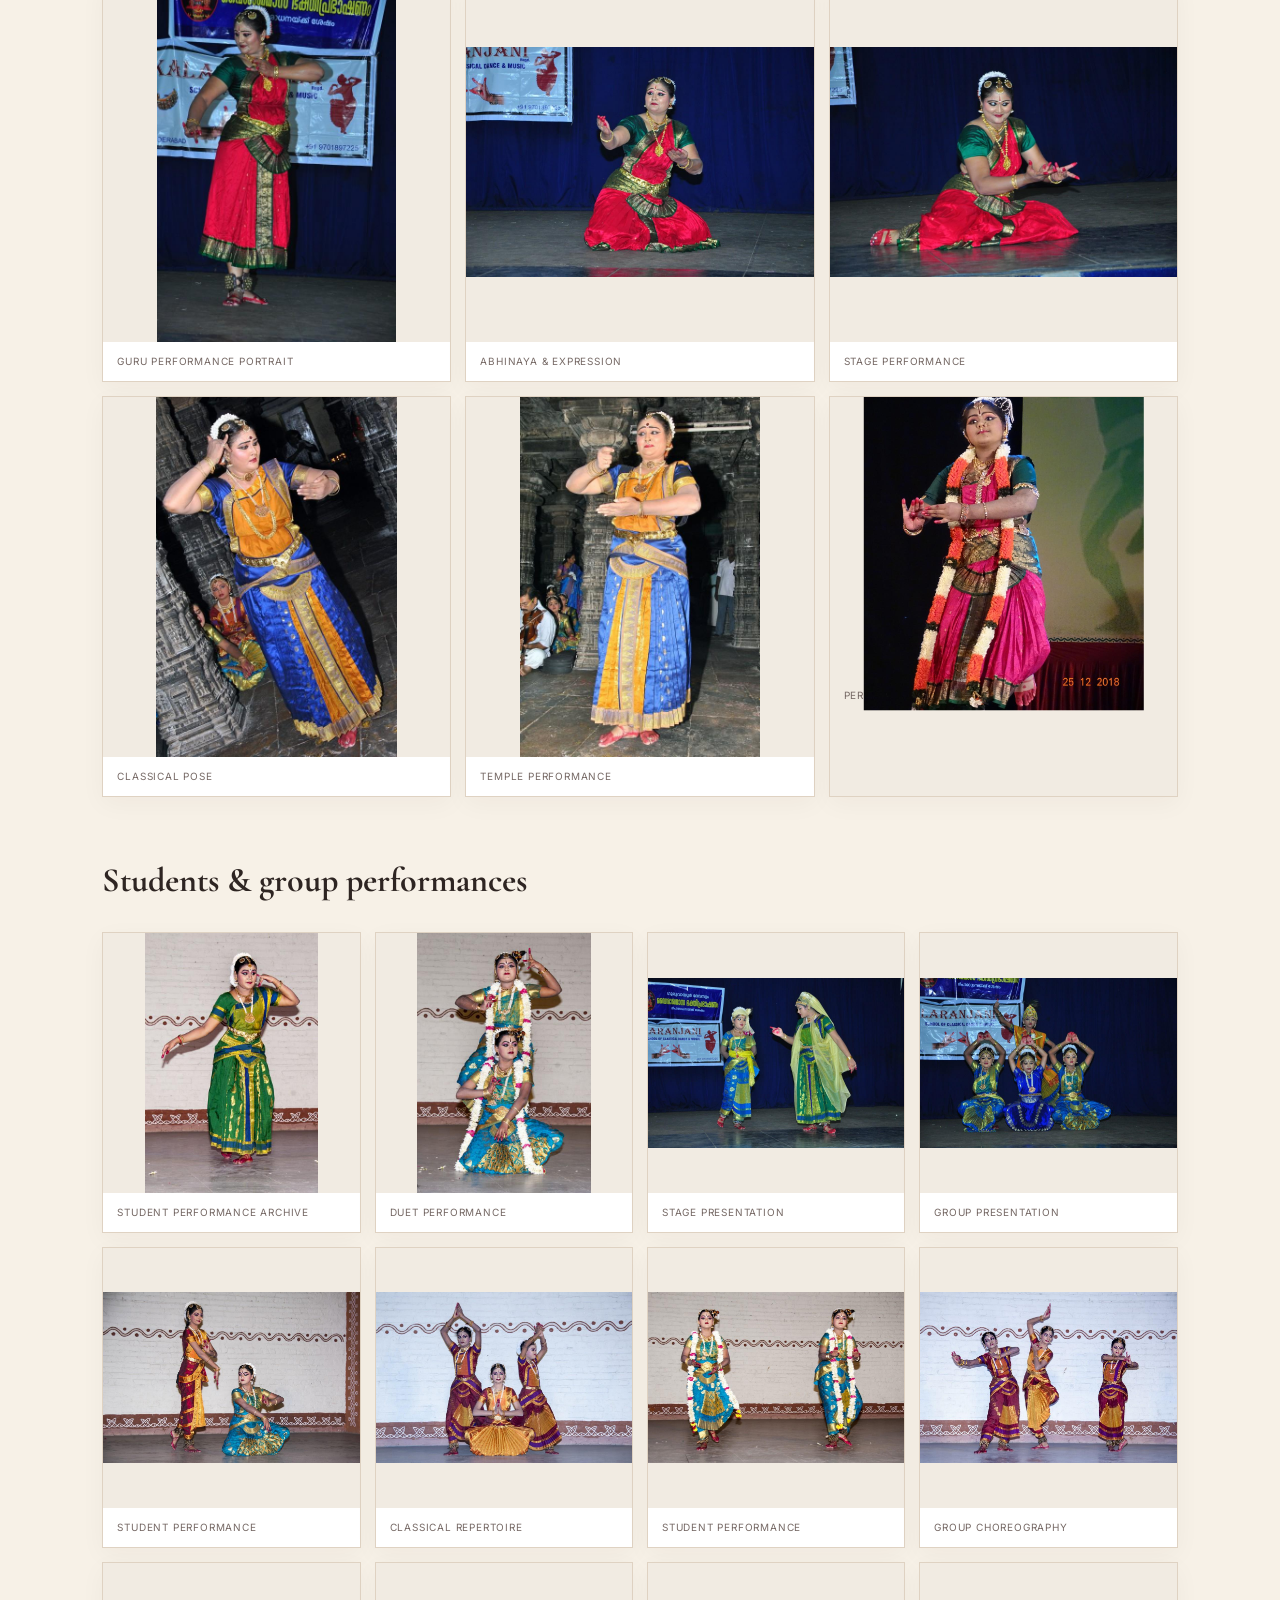
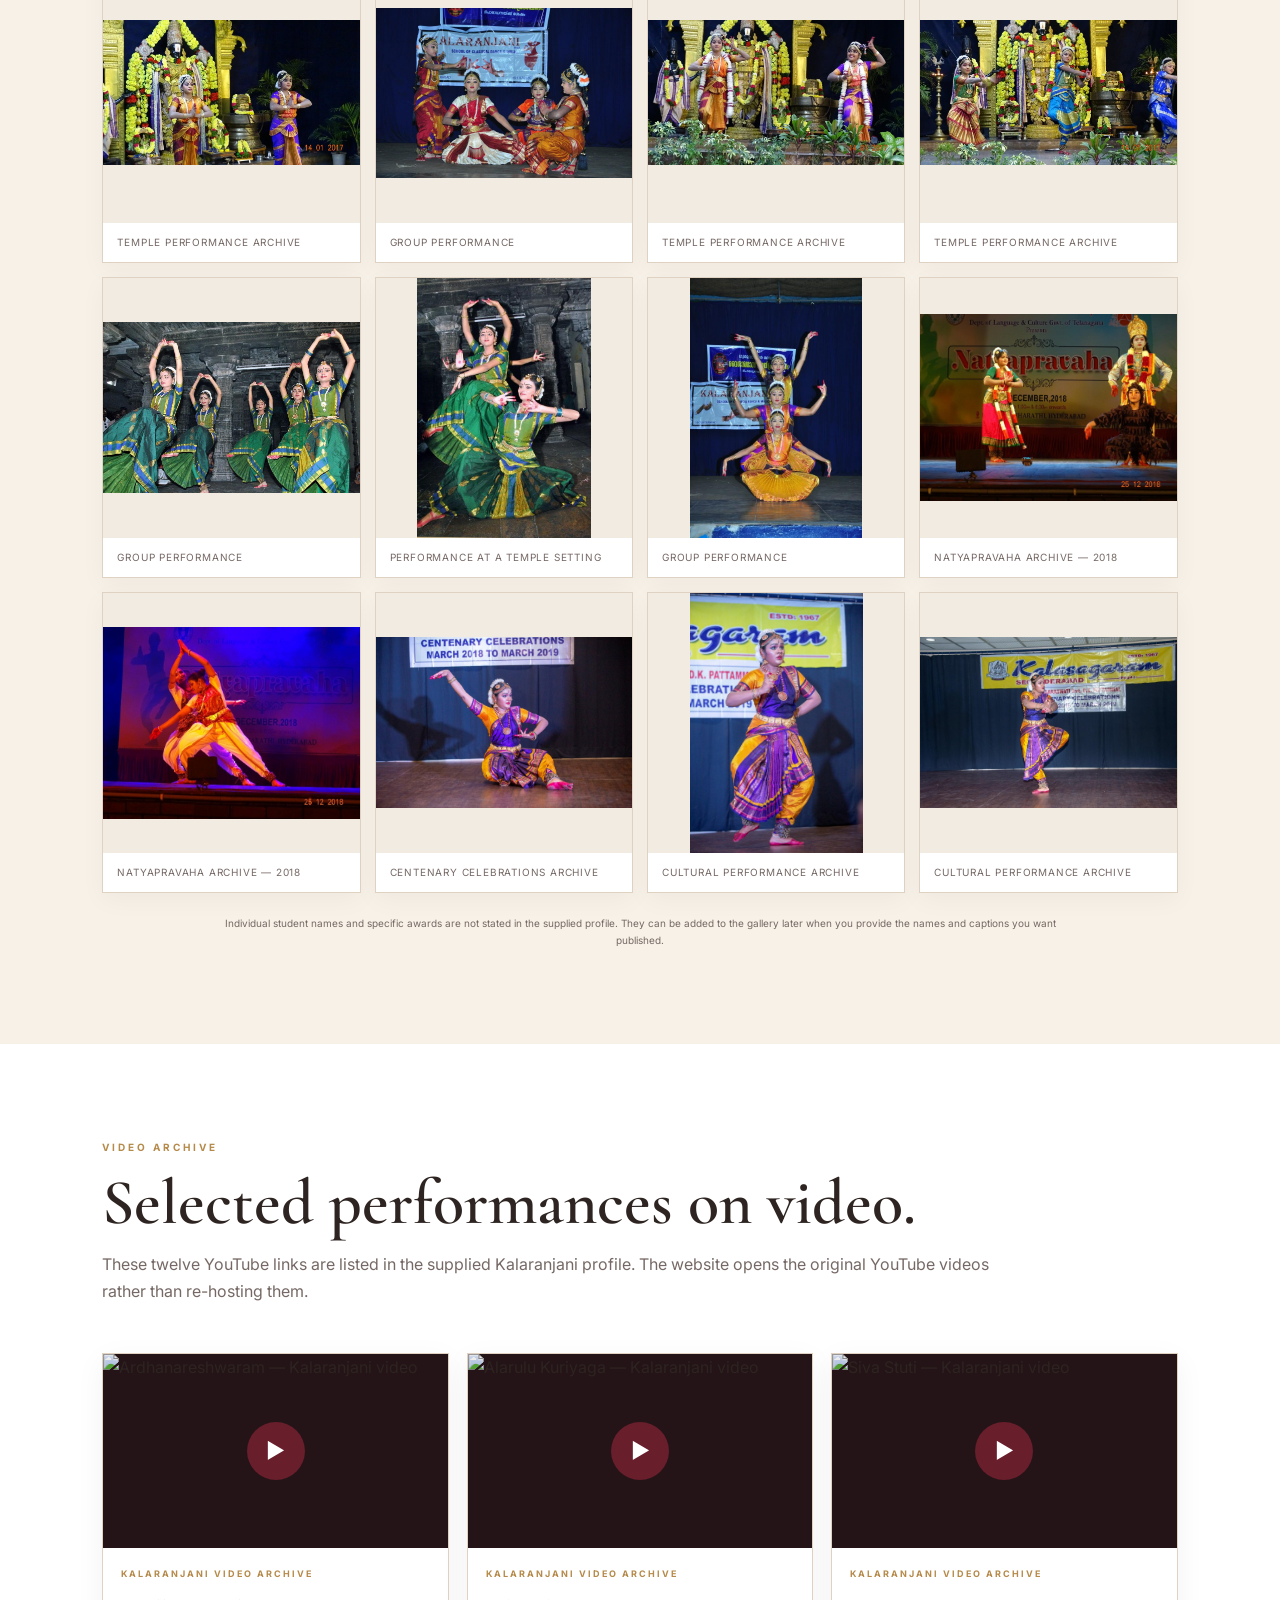
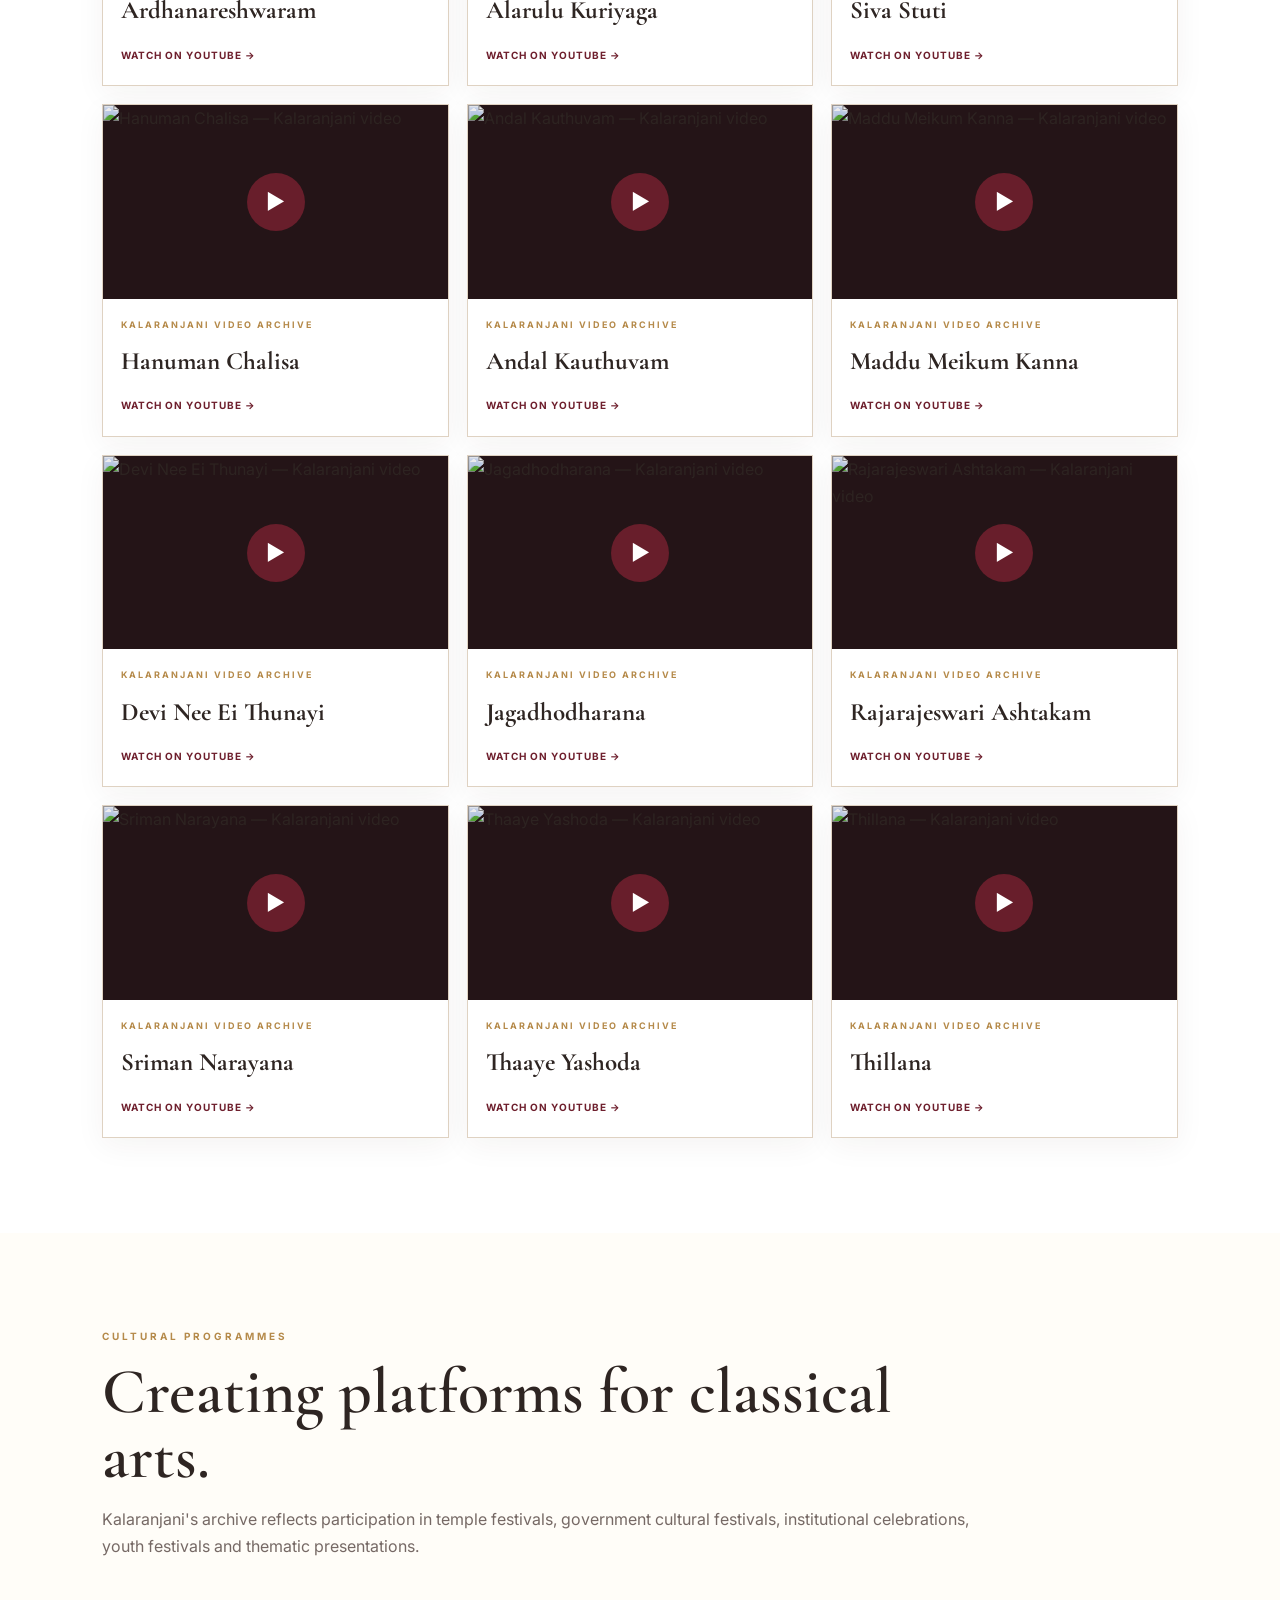
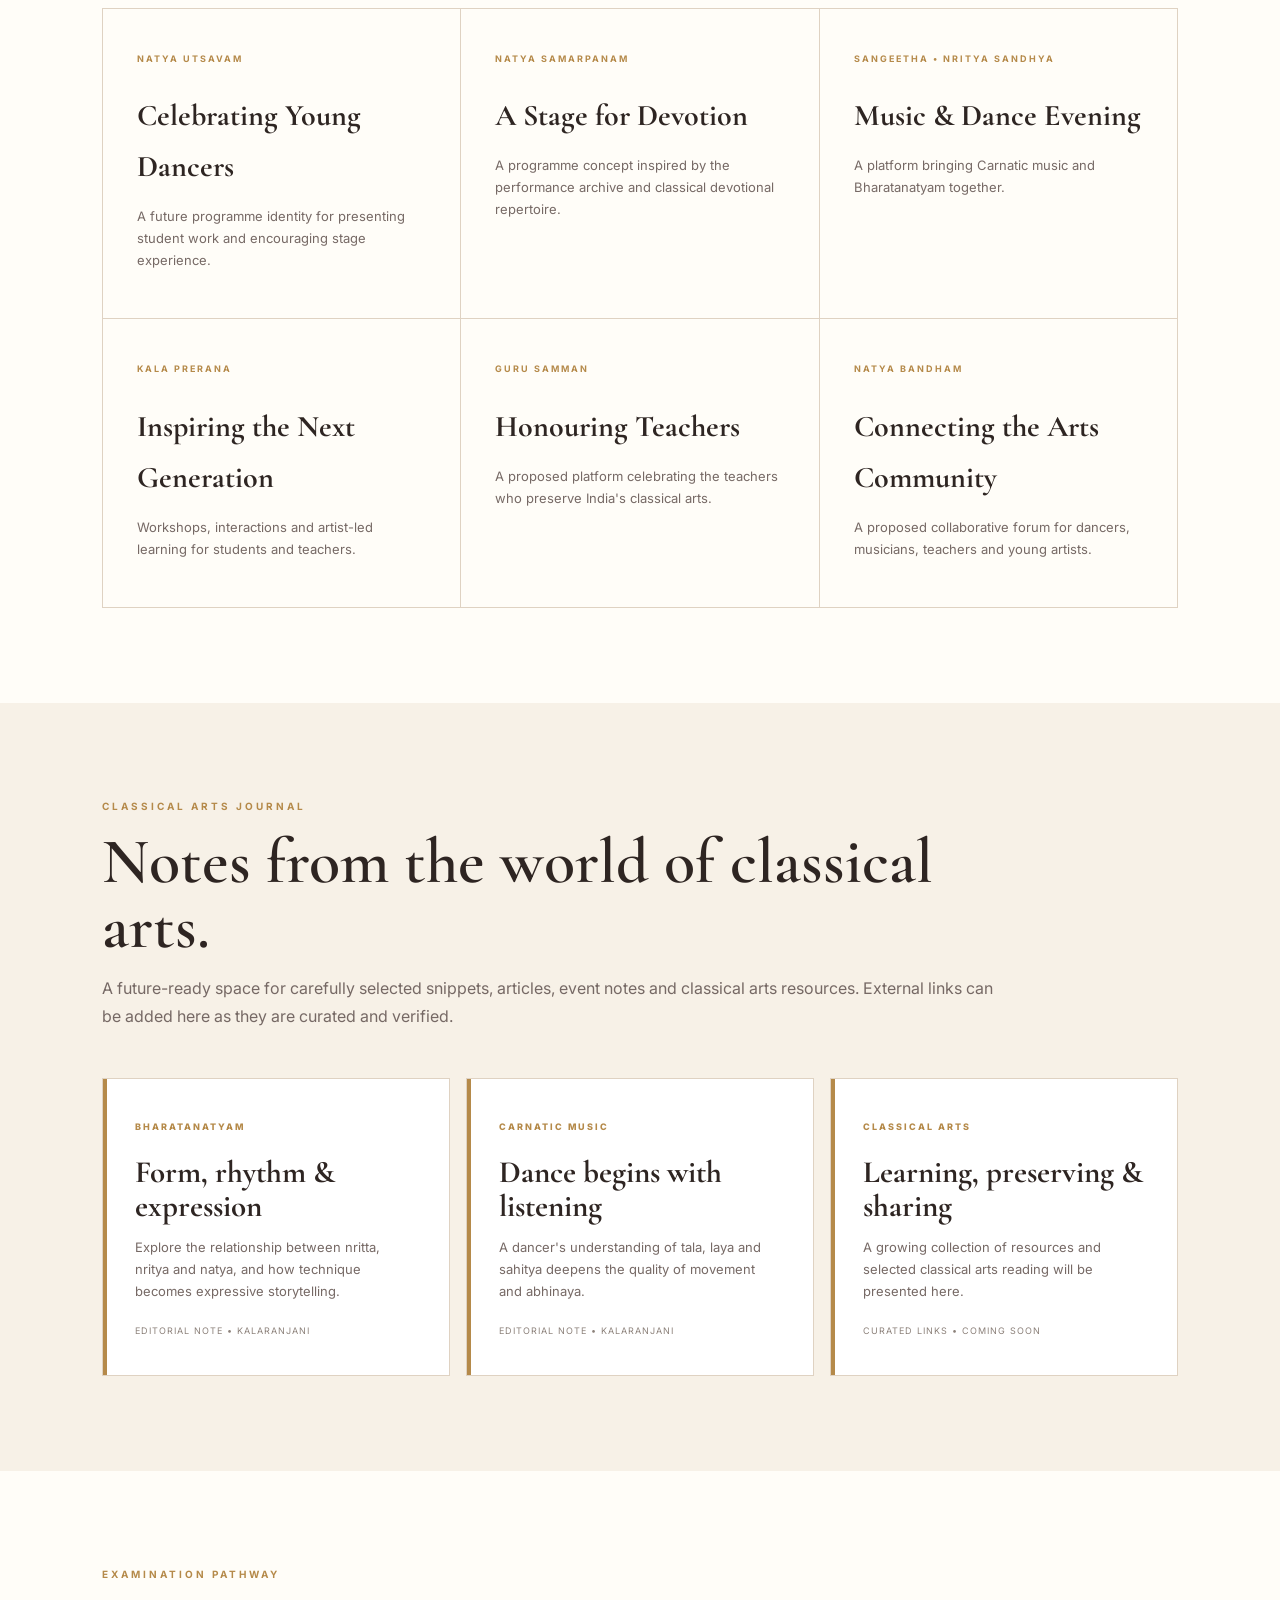
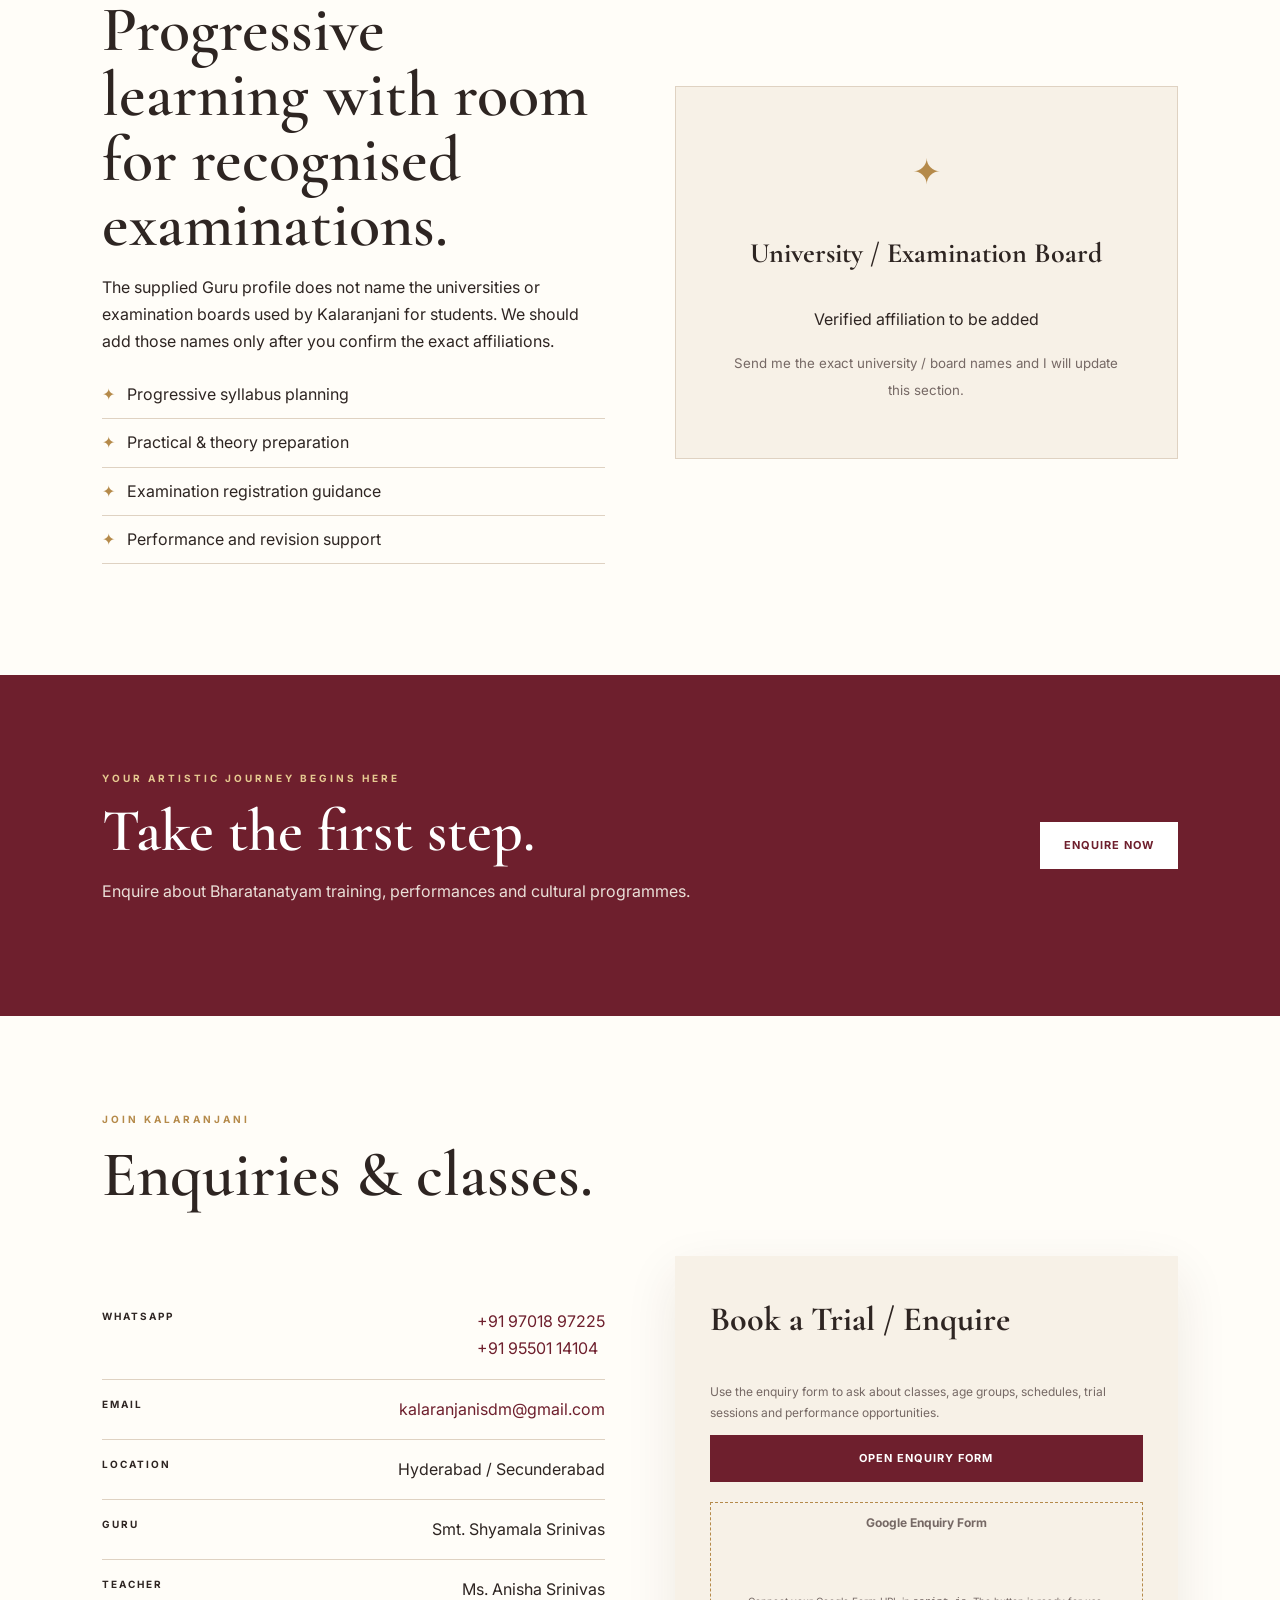
==== commit f91ee193: "Add files via upload" ====
--- a/index.html
+++ b/index.html
@@ -16,10 +16,10 @@
     <img src="assets/images/kalaranjani-logo-site.png" alt="Kalaranjani School of Dance & Music logo">
     <div><strong class="brand-name">Kalaranjani School of Dance & Music</strong><span>Bharatanatyam • Classical Arts • Carnatic Music</span></div>
   </a>
-  <button class="menu-toggle" aria-label="Open menu">☰</button>
-  <nav class="nav">
+  <button class="menu-toggle" aria-label="Open menu" aria-expanded="false">☰</button>
+  <nav class="nav" aria-label="Primary navigation">
     <a href="#guru">Guru</a><a href="#training">Training</a><a href="#performances">Performances</a>
-    <a href="#gallery">Gallery</a><a href="#videos">Videos</a><a href="#programmes">Programmes</a><a href="#contact">Contact</a>
+    <a href="#gallery">Gallery</a><a href="#videos">Videos</a><a href="#programmes">Programmes</a><a href="#news">Arts Journal</a><a href="#contact">Contact</a>
   </nav>
 </header>
 
@@ -31,12 +31,21 @@
     <p class="hero-copy">A journey in Bharatanatyam rooted in the Kalakshetra tradition, shaped by dedicated gurus and carried forward through disciplined teaching, performance and cultural service.</p>
     <div class="actions"><a class="btn btn-primary" href="#guru">Meet the Guru</a><a class="btn btn-ghost" href="#performances">Explore the Archive</a></div>
   </div>
-  <div class="hero-note">Learn • Preserve • Perform • Inspire</div>
+  <div class="hero-note">
+      <span>Learn</span><span>Preserve</span><span>Perform</span><span>Inspire</span>
+    </div>
 </section>
 
 <section class="intro section">
   <div><p class="eyebrow">THE KALARANJANI JOURNEY</p><h2>Where a lifelong love for dance becomes a tradition to share.</h2></div>
   <div class="intro-copy"><p>Dance has been an integral part of <strong>Smt. Shyamala Srinivas's</strong> life from the age of four. Her training began with her mother, Late Smt. Sundarambal Murthy, continued with her aunt Late Smt. Lalitha Sastry, and continues with Shri Pasumarthy Ramalinga Sastry.</p><p>Today, Kalaranjani School of Dance & Music in Secunderabad nurtures students through training, performance opportunities, cultural programmes and a deep respect for the classical arts.</p></div>
+</section>
+
+<section class="quick-highlights">
+  <div><strong>Bharatanatyam</strong><span>Traditional training & repertoire</span></div>
+  <div><strong>Performance</strong><span>Stage confidence & presentation</span></div>
+  <div><strong>Examinations</strong><span>Guidance for progressive learning</span></div>
+  <div><strong>Cultural Programmes</strong><span>Opportunities to participate & present</span></div>
 </section>
 
 <section id="guru" class="section guru-section">
@@ -58,6 +67,20 @@
     <article><span>HONOUR</span><h3>“Natya Moukthika” • 2018</h3><p>Conferred by the Department of Language & Culture, Government of Telangana and Abhinetri Arts Academy.</p></article>
   </div>
   <div class="books"><p class="eyebrow">WRITINGS</p><h3>Published works</h3><p>The supplied profile records two published books, named <strong>“Nritya Kala Bodhini”</strong>.</p></div>
+</section>
+
+<section class="section philosophy">
+  <div class="section-heading center">
+    <p class="eyebrow">THE KALARANJANI APPROACH</p>
+    <h2>Technique with meaning. Training with purpose.</h2>
+    <p>Classes are designed to build a strong classical foundation while encouraging expression, musicality, discipline and confidence.</p>
+  </div>
+  <div class="philosophy-grid">
+    <article><span>01</span><h3>Technique</h3><p>Clear movement vocabulary, posture, rhythm and progressive repertoire.</p></article>
+    <article><span>02</span><h3>Abhinaya</h3><p>Developing expression, storytelling and an understanding of the sahitya.</p></article>
+    <article><span>03</span><h3>Musicality</h3><p>Connecting dance with tala, laya and the musical structure of the composition.</p></article>
+    <article><span>04</span><h3>Character</h3><p>Encouraging discipline, respect, stage etiquette and confidence.</p></article>
+  </div>
 </section>
 
 <section id="training" class="section dark-section">
@@ -132,6 +155,34 @@
   </div>
 </section>
 
+<section id="news" class="section journal-section">
+  <div class="section-heading">
+    <p class="eyebrow">CLASSICAL ARTS JOURNAL</p>
+    <h2>Notes from the world of classical arts.</h2>
+    <p>A future-ready space for carefully selected snippets, articles, event notes and classical arts resources. External links can be added here as they are curated and verified.</p>
+  </div>
+  <div class="journal-grid">
+    <article>
+      <span>BHARATANATYAM</span>
+      <h3>Form, rhythm & expression</h3>
+      <p>Explore the relationship between nritta, nritya and natya, and how technique becomes expressive storytelling.</p>
+      <small>Editorial note • Kalaranjani</small>
+    </article>
+    <article>
+      <span>CARNATIC MUSIC</span>
+      <h3>Dance begins with listening</h3>
+      <p>A dancer's understanding of tala, laya and sahitya deepens the quality of movement and abhinaya.</p>
+      <small>Editorial note • Kalaranjani</small>
+    </article>
+    <article>
+      <span>CLASSICAL ARTS</span>
+      <h3>Learning, preserving & sharing</h3>
+      <p>A growing collection of resources and selected classical arts reading will be presented here.</p>
+      <small>Curated links • Coming soon</small>
+    </article>
+  </div>
+</section>
+
 <section class="section exam">
   <div class="split"><div><p class="eyebrow">EXAMINATION PATHWAY</p><h2>Progressive learning with room for recognised examinations.</h2><p>The supplied Guru profile does not name the universities or examination boards used by Kalaranjani for students. We should add those names only after you confirm the exact affiliations.</p><ul class="check-list"><li>Progressive syllabus planning</li><li>Practical & theory preparation</li><li>Examination registration guidance</li><li>Performance and revision support</li></ul></div><div class="exam-box"><span class="seal">✦</span><h3>University / Examination Board</h3><p>Verified affiliation to be added</p><small>Send me the exact university / board names and I will update this section.</small></div></div>
 </section>
@@ -146,7 +197,7 @@
     <div class="contact-item"><strong>Location</strong><span>Hyderabad / Secunderabad</span></div>
     <div class="contact-item"><strong>Guru</strong><span>Smt. Shyamala Srinivas</span></div>
     <div class="contact-item"><strong>Teacher</strong><span>Ms. Anisha Srinivas</span></div>
-  </div><div class="form-card"><h3>Book a Trial / Enquire</h3><p>Connect your Google Form by replacing the enquiry form URL in <code>script.js</code>.</p><a class="btn btn-primary full" id="formLink" href="#" target="_blank">Open Enquiry Form</a><div class="embed-note">Google Form Embed Area<br><small>Add your Google Form URL when ready.</small></div></div></div>
+  </div><div class="form-card"><h3>Book a Trial / Enquire</h3><p>Use the enquiry form to ask about classes, age groups, schedules, trial sessions and performance opportunities.</p><a class="btn btn-primary full" id="formLink" href="#" target="_blank">Open Enquiry Form</a><div class="embed-note"><strong>Google Enquiry Form</strong><br><small>Connect your Google Form URL in <code>script.js</code>. The button is ready for use.</small></div></div></div>
 </section>
 </main>
 
--- a/style.css
+++ b/style.css
@@ -6,3 +6,67 @@
 .gallery figure.rotated-ccw-90:hover img{transform:rotate(-90deg) scale(1.01)}.gallery figcaption{padding:11px 14px;font-size:10px;letter-spacing:.8px;color:var(--muted);text-transform:uppercase}.gallery-subtitle{max-width:1400px;margin:55px auto 22px;font-family:"Cormorant Garamond";font-size:34px}.student-gallery{grid-template-columns:repeat(4,1fr)}.student-gallery figure img{height:260px}.photo-note{text-align:center;font-size:10px;color:var(--muted);margin:22px auto 0;max-width:850px}.video-section{background:#fff}.video-grid{display:grid;grid-template-columns:repeat(3,1fr);gap:18px}.video-card{border:1px solid var(--line);background:white;overflow:hidden}.video-thumb{position:relative;display:block;background:#241417}.video-thumb img{width:100%;aspect-ratio:16/9;object-fit:cover;opacity:.92}.play{position:absolute;left:50%;top:50%;transform:translate(-50%,-50%);width:58px;height:58px;border-radius:50%;display:grid;place-items:center;background:rgba(110,31,45,.92);color:white;font-size:21px}.video-body{padding:18px}.video-body .tag{font-size:9px;letter-spacing:2px;color:var(--gold);font-weight:700}.video-body h3{font-family:"Cormorant Garamond";font-size:25px;margin:8px 0}.video-body a{font-size:10px;text-transform:uppercase;letter-spacing:1px;color:var(--maroon);font-weight:700}.programme-grid{display:grid;grid-template-columns:repeat(3,1fr);gap:1px;background:var(--line);border:1px solid var(--line)}.programme-grid article{background:var(--ivory);padding:34px;min-height:210px}.programme-grid span{font-size:9px;letter-spacing:2px;color:var(--gold);font-weight:700}.programme-grid h3{font-family:"Cormorant Garamond";font-size:30px;margin:20px 0 8px}.programme-grid p{font-size:13px;color:var(--muted)}.check-list{padding:0;list-style:none}.check-list li{padding:10px 0;border-bottom:1px solid var(--line)}.check-list li:before{content:"✦";color:var(--gold);margin-right:12px}.exam-box{background:var(--cream);padding:55px;text-align:center;border:1px solid var(--line)}.seal{font-size:35px;color:var(--gold)}.exam-box h3{font-family:"Cormorant Garamond";font-size:28px}.exam-box small{color:var(--muted)}.cta-section{max-width:none;background:var(--maroon);color:white;display:flex;align-items:center;justify-content:space-between;gap:30px}.cta-section .eyebrow{color:#e6ca91}.cta-section h2{font-size:60px}.cta-section p{color:#eadfd8}.contact-item{padding:16px 0;border-bottom:1px solid var(--line);display:flex;justify-content:space-between;gap:20px}.contact-item strong{font-size:10px;letter-spacing:2px;text-transform:uppercase}.contact-item a{color:var(--maroon)}.form-card{background:var(--cream);padding:35px}.form-card h3{font-family:"Cormorant Garamond";font-size:34px;margin-top:0}.form-card p{font-size:12px;color:var(--muted)}.full{width:100%}.embed-note{margin-top:20px;min-height:120px;border:1px dashed var(--gold);display:grid;place-items:center;text-align:center;color:var(--muted);font-size:12px}footer{padding:35px 8%;background:#171012;color:#bdb0ab;display:flex;justify-content:space-between;gap:20px;font-size:10px}.footer-brand strong,.footer-brand span{display:block}.footer-brand strong{font-family:"Cormorant Garamond";font-size:20px;color:white}.floating-whatsapp{position:fixed;right:22px;bottom:22px;width:54px;height:54px;border-radius:50%;display:grid;place-items:center;background:#1d7d4f;color:white;z-index:30;box-shadow:0 8px 24px rgba(0,0,0,.2);font-size:11px;font-weight:700}
 @media(max-width:1000px){.nav{display:none;position:absolute;top:82px;left:0;right:0;background:var(--ivory);padding:20px 6%;flex-direction:column;border-bottom:1px solid var(--line)}.nav.open{display:flex}.menu-toggle{display:block}.intro,.guru-grid,.split,.contact-grid{grid-template-columns:1fr;gap:35px}.cards.four,.profile-facts,.feature-strip{grid-template-columns:1fr 1fr}.programme-grid,.video-grid,.gallery{grid-template-columns:1fr 1fr}.student-gallery{grid-template-columns:1fr 1fr}.timeline{grid-template-columns:1fr}.hero{min-height:650px;padding:70px 7%}.hero h1{font-size:65px}.cta-section{display:block}.cta-section .btn{margin-top:20px}}
 @media(max-width:560px){.site-header{padding:0 4%}.brand img{width:45px;height:45px}.brand strong{font-size:20px;font-weight:700;line-height:1.05}.brand-name{font-size:24px !important;font-weight:800 !important;line-height:1.02 !important;}.brand span{font-size:7px}.section{padding:70px 6%}.hero h1{font-size:54px}.cards.four,.profile-facts,.feature-strip,.programme-grid,.video-grid,.gallery,.student-gallery{grid-template-columns:1fr}.gallery figure img,.student-gallery figure img{height:300px}.gallery figure.rotated-ccw-90 img{width:min(300px,100%);height:auto}.hero-note{display:none}.actions{flex-direction:column;align-items:flex-start}.contact-item{display:block}.contact-item strong{display:block;margin-bottom:5px}footer{display:block}.footer-brand{margin-bottom:15px}}
+
+
+/* ===== KALARANJANI V2 ENHANCEMENTS ===== */
+html{scroll-behavior:smooth}
+:root{--shadow:0 18px 50px rgba(65,35,25,.09);--maroon-deep:#531d2c}
+.site-header{box-shadow:0 2px 18px rgba(40,20,15,.05)}
+.brand-name{font-size:34px!important;font-weight:800!important;letter-spacing:.15px}
+.brand span{letter-spacing:1.9px}
+.hero{position:relative;overflow:hidden}
+.hero:after{content:"";position:absolute;inset:auto -10% -28% 45%;height:430px;border-radius:50%;background:radial-gradient(circle,rgba(212,173,93,.18),transparent 68%);pointer-events:none}
+.hero-content{position:relative;z-index:1}
+.hero-note{display:flex!important;gap:0;align-items:stretch;justify-content:center;flex-wrap:wrap}
+.hero-note span{padding:10px 18px;border-right:1px solid rgba(255,255,255,.22)}
+.hero-note span:last-child{border-right:0}
+.quick-highlights{display:grid;grid-template-columns:repeat(4,1fr);border-top:1px solid var(--line);border-bottom:1px solid var(--line);background:#fff}
+.quick-highlights div{padding:28px 25px;text-align:center;border-right:1px solid var(--line)}
+.quick-highlights div:last-child{border-right:0}
+.quick-highlights strong{display:block;font-family:"Cormorant Garamond";font-size:25px;color:var(--maroon)}
+.quick-highlights span{display:block;margin-top:5px;font-size:10px;letter-spacing:.6px;color:var(--muted)}
+.philosophy{background:var(--ivory)}
+.philosophy-grid{display:grid;grid-template-columns:repeat(4,1fr);gap:14px}
+.philosophy-grid article{background:#fff;border:1px solid var(--line);padding:28px;box-shadow:0 8px 28px rgba(60,30,20,.035)}
+.philosophy-grid span{font-size:10px;color:var(--gold);font-weight:800;letter-spacing:2px}
+.philosophy-grid h3{font-family:"Cormorant Garamond";font-size:30px;margin:14px 0 7px}
+.philosophy-grid p{font-size:12px;color:var(--muted);margin:0}
+.journal-section{background:var(--cream)}
+.journal-grid{display:grid;grid-template-columns:repeat(3,1fr);gap:16px}
+.journal-grid article{background:#fff;border:1px solid var(--line);padding:32px;min-height:250px;position:relative}
+.journal-grid article:before{content:"";position:absolute;left:0;top:0;width:4px;height:100%;background:var(--gold)}
+.journal-grid span{font-size:9px;letter-spacing:2px;color:var(--gold);font-weight:800}
+.journal-grid h3{font-family:"Cormorant Garamond";font-size:31px;line-height:1.1;margin:17px 0 9px}
+.journal-grid p{font-size:13px;line-height:1.7;color:var(--muted)}
+.journal-grid small{font-size:9px;letter-spacing:1px;text-transform:uppercase;color:#8c817a}
+.gallery figure{box-shadow:0 7px 24px rgba(60,30,20,.04)}
+.gallery figure img{object-fit:contain!important}
+.gallery figure:hover{box-shadow:var(--shadow)}
+.gallery figure figcaption{min-height:38px;display:flex;align-items:center}
+.video-card{box-shadow:0 8px 28px rgba(60,30,20,.05)}
+.video-thumb img{transition:transform .3s ease,opacity .3s ease}
+.video-card:hover .video-thumb img{transform:scale(1.025);opacity:1}
+.form-card{box-shadow:var(--shadow)}
+.btn{transition:transform .2s ease,box-shadow .2s ease}
+.btn:hover{transform:translateY(-2px);box-shadow:0 9px 24px rgba(0,0,0,.12)}
+.floating-whatsapp{width:58px;height:58px}
+@media(max-width:1000px){
+  .quick-highlights{grid-template-columns:1fr 1fr}
+  .quick-highlights div:nth-child(2){border-right:0}
+  .quick-highlights div:nth-child(-n+2){border-bottom:1px solid var(--line)}
+  .philosophy-grid{grid-template-columns:1fr 1fr}
+  .journal-grid{grid-template-columns:1fr}
+}
+@media(max-width:560px){
+  .brand-name{font-size:24px!important}
+  .quick-highlights,.philosophy-grid{grid-template-columns:1fr}
+  .quick-highlights div{border-right:0;border-bottom:1px solid var(--line)}
+  .quick-highlights div:last-child{border-bottom:0}
+  .journal-grid article{min-height:0}
+  .hero-note span{padding:8px 10px;font-size:9px}
+}
+
+body.lightbox-open{overflow:hidden}
+.lightbox-overlay{position:fixed;inset:0;background:rgba(18,10,12,.93);z-index:1000;display:grid;place-items:center;padding:30px;cursor:zoom-out}
+.lightbox-overlay img{max-width:94vw;max-height:90vh;object-fit:contain;box-shadow:0 20px 70px rgba(0,0,0,.45);cursor:default}
+.lightbox-close{position:absolute;right:22px;top:16px;width:44px;height:44px;border:0;border-radius:50%;background:rgba(255,255,255,.12);color:#fff;font-size:30px;cursor:pointer}
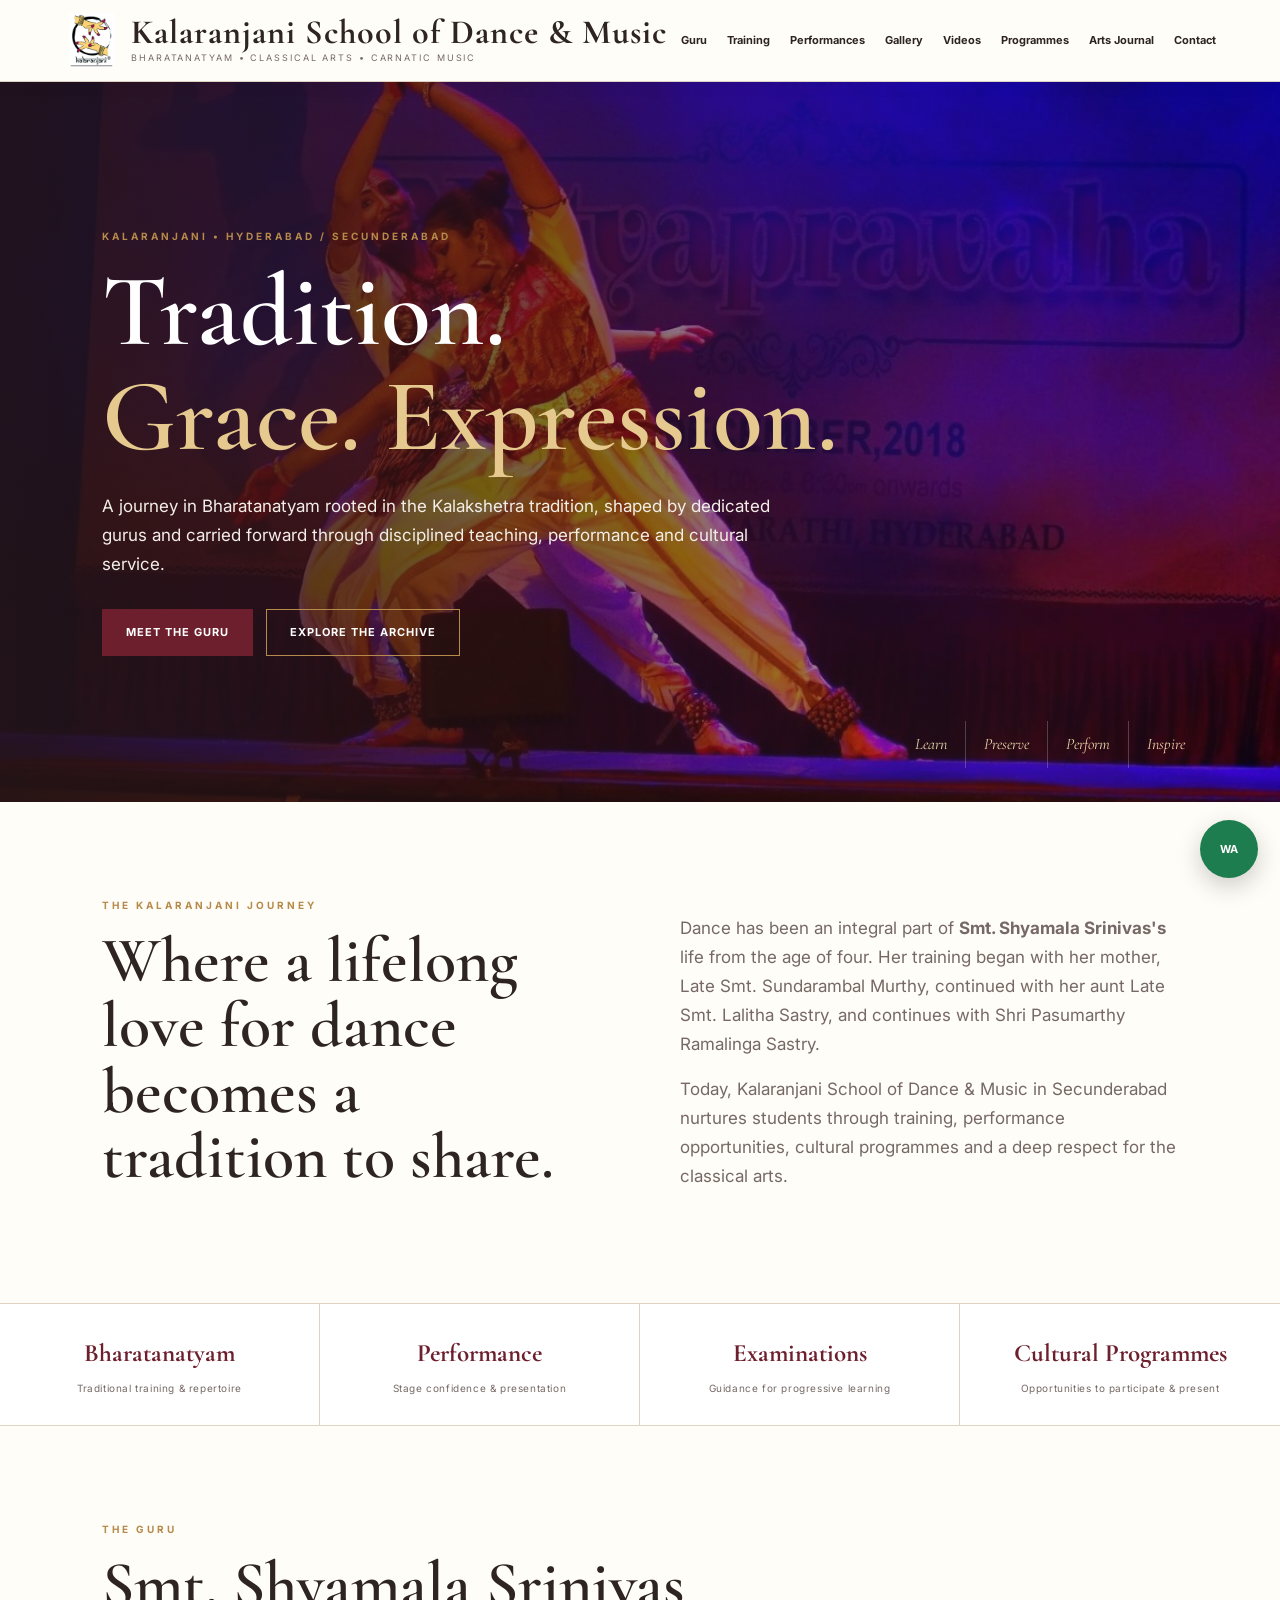
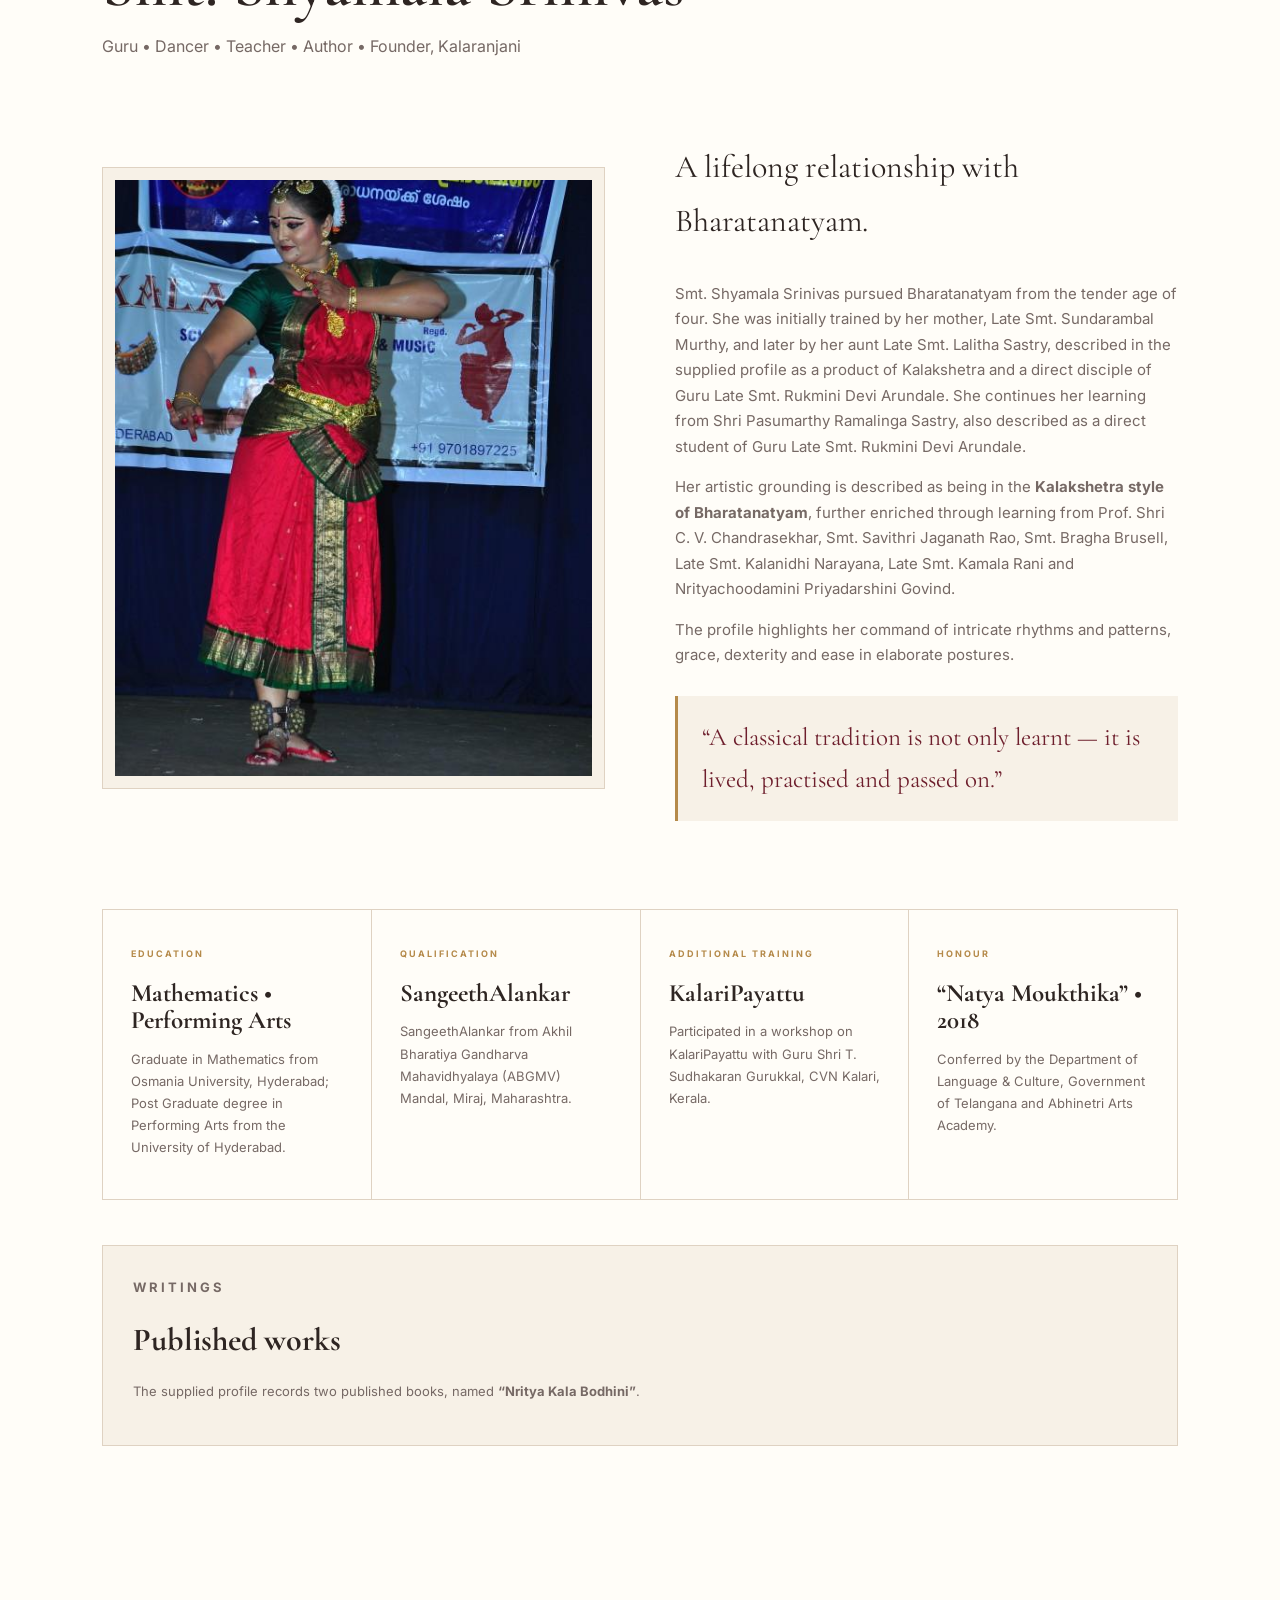
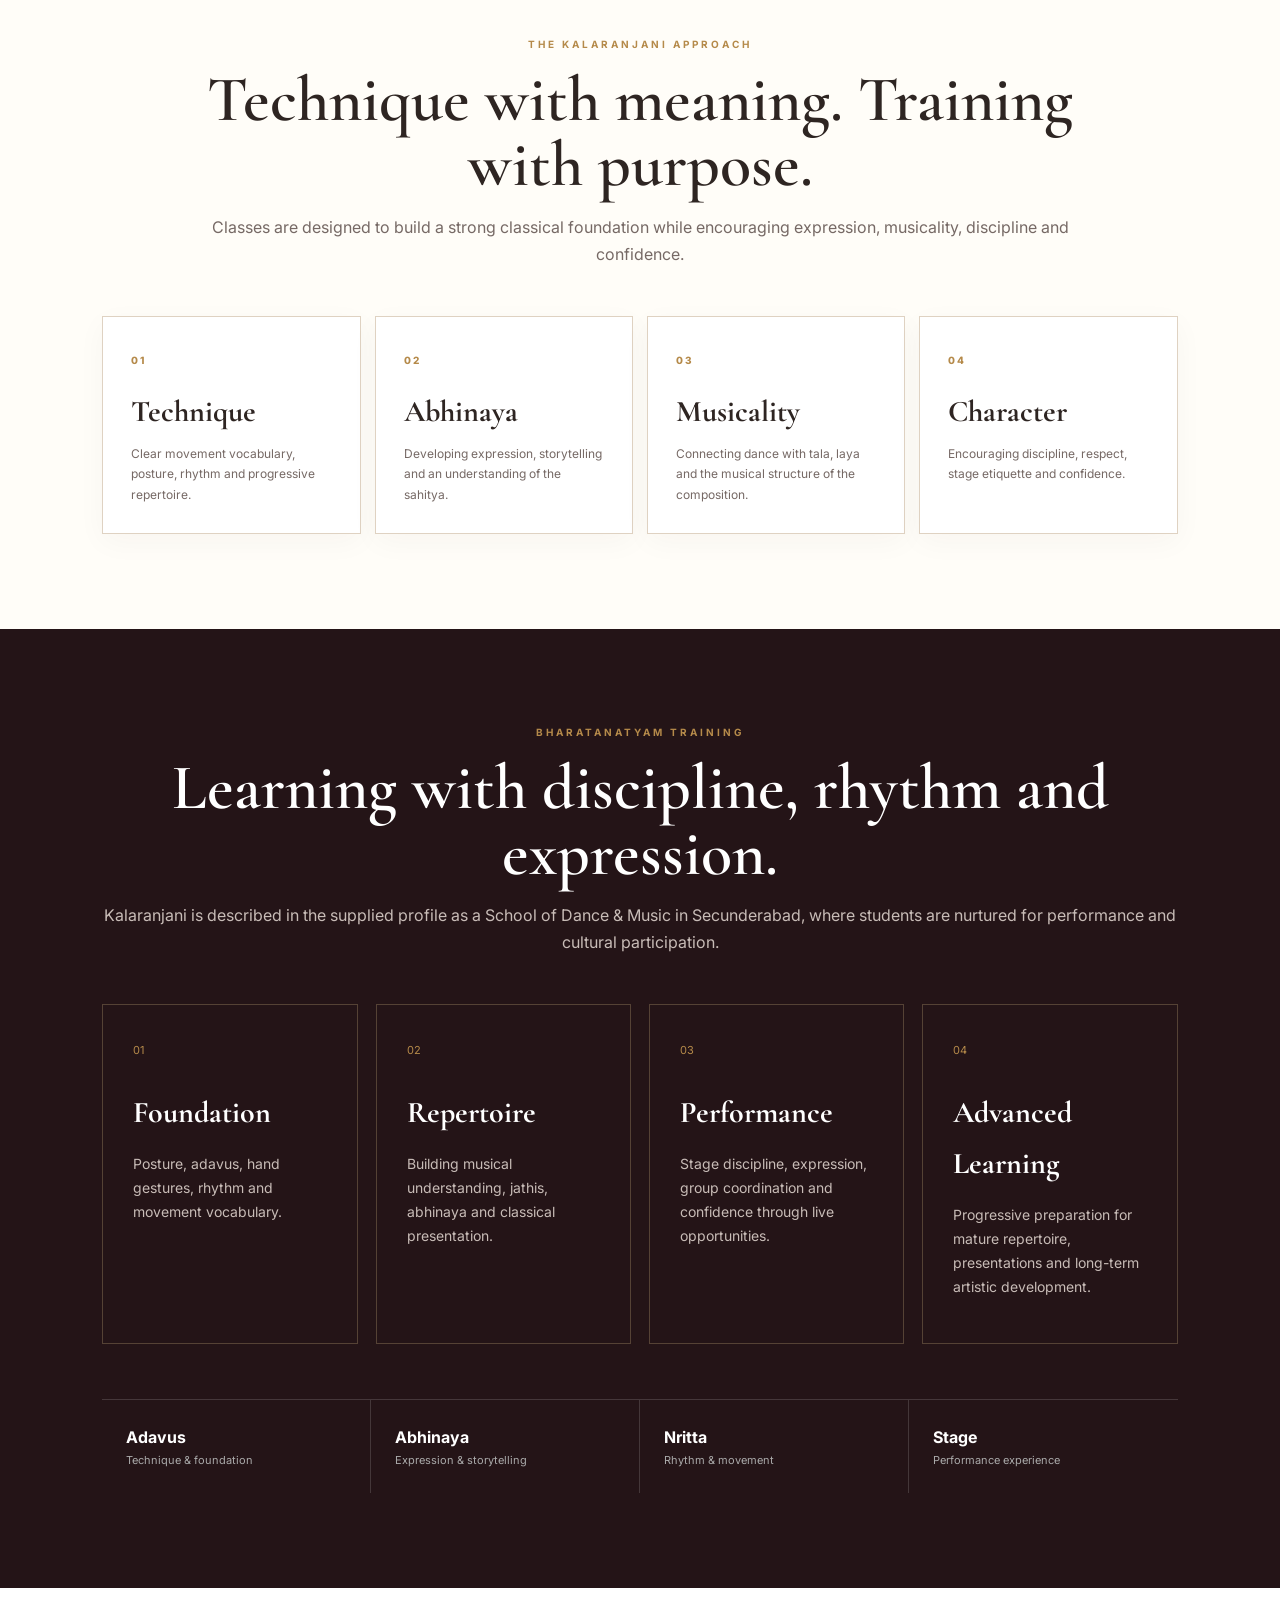
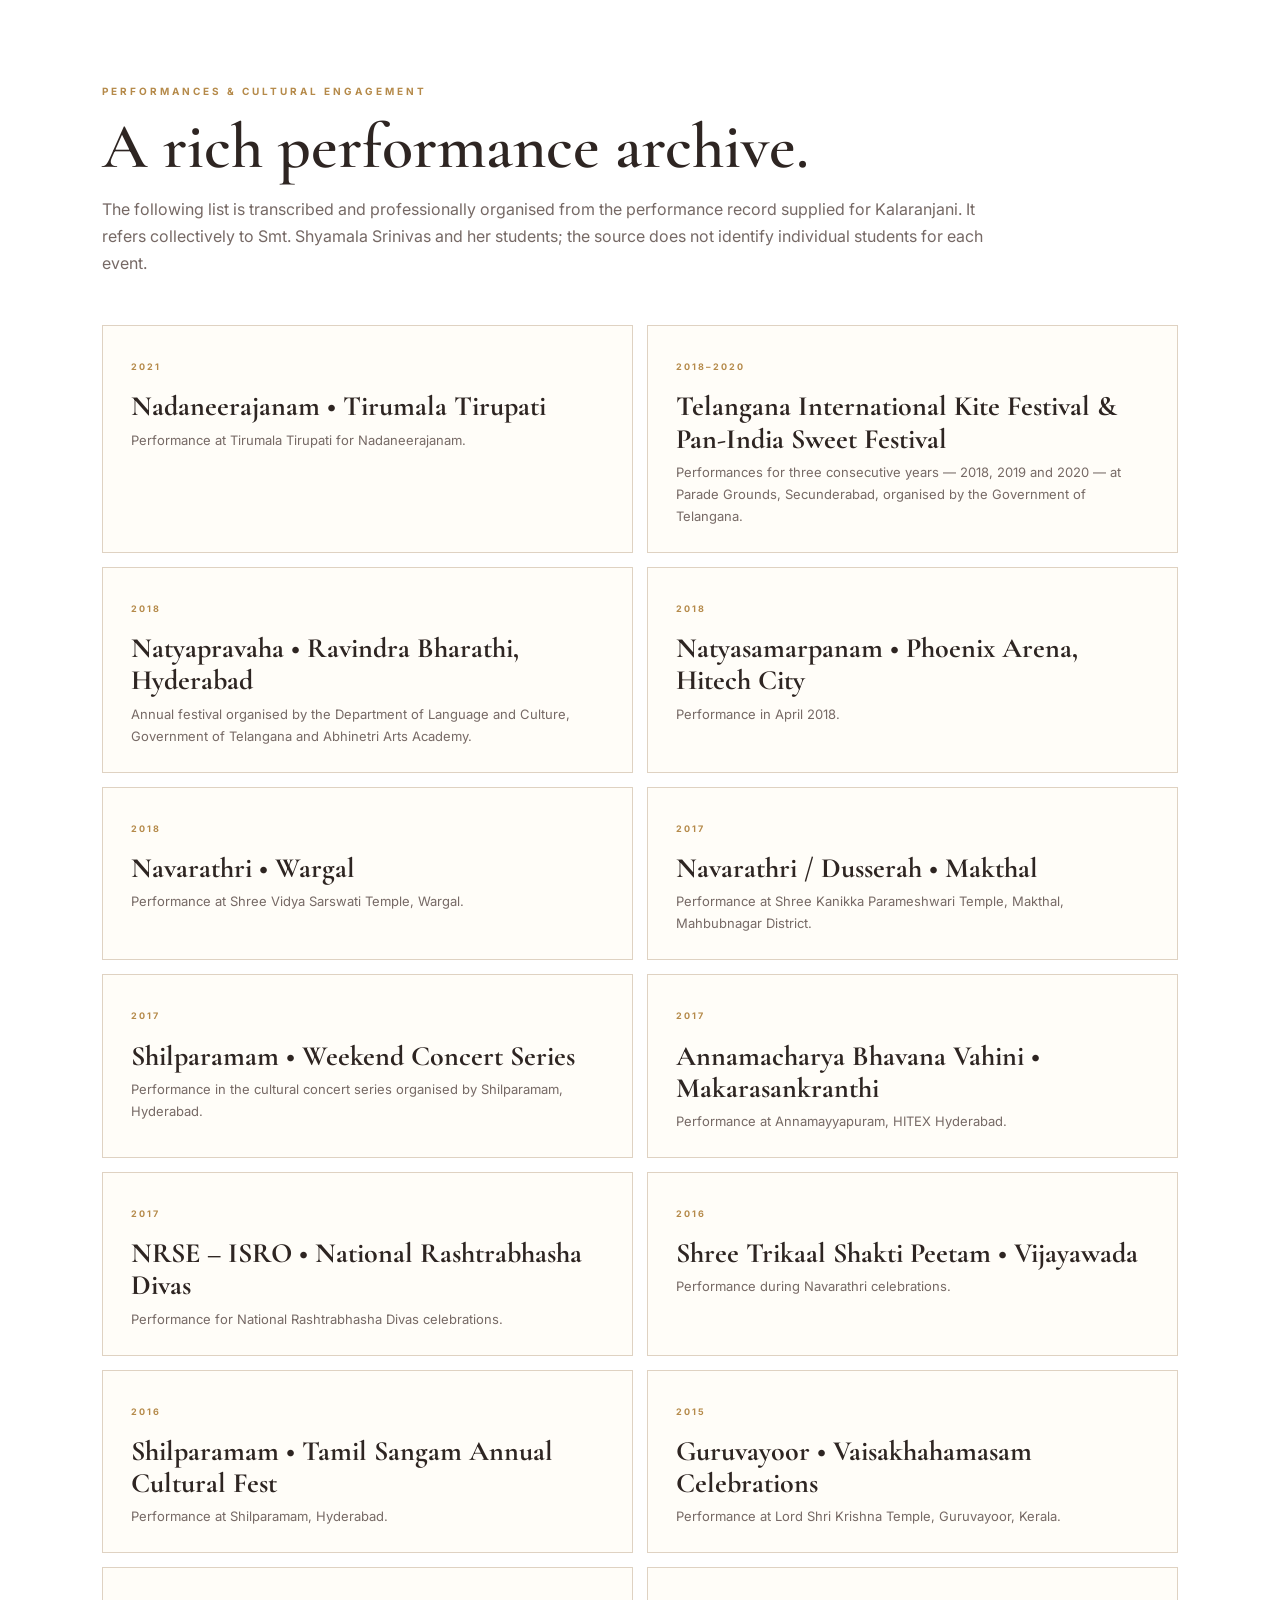
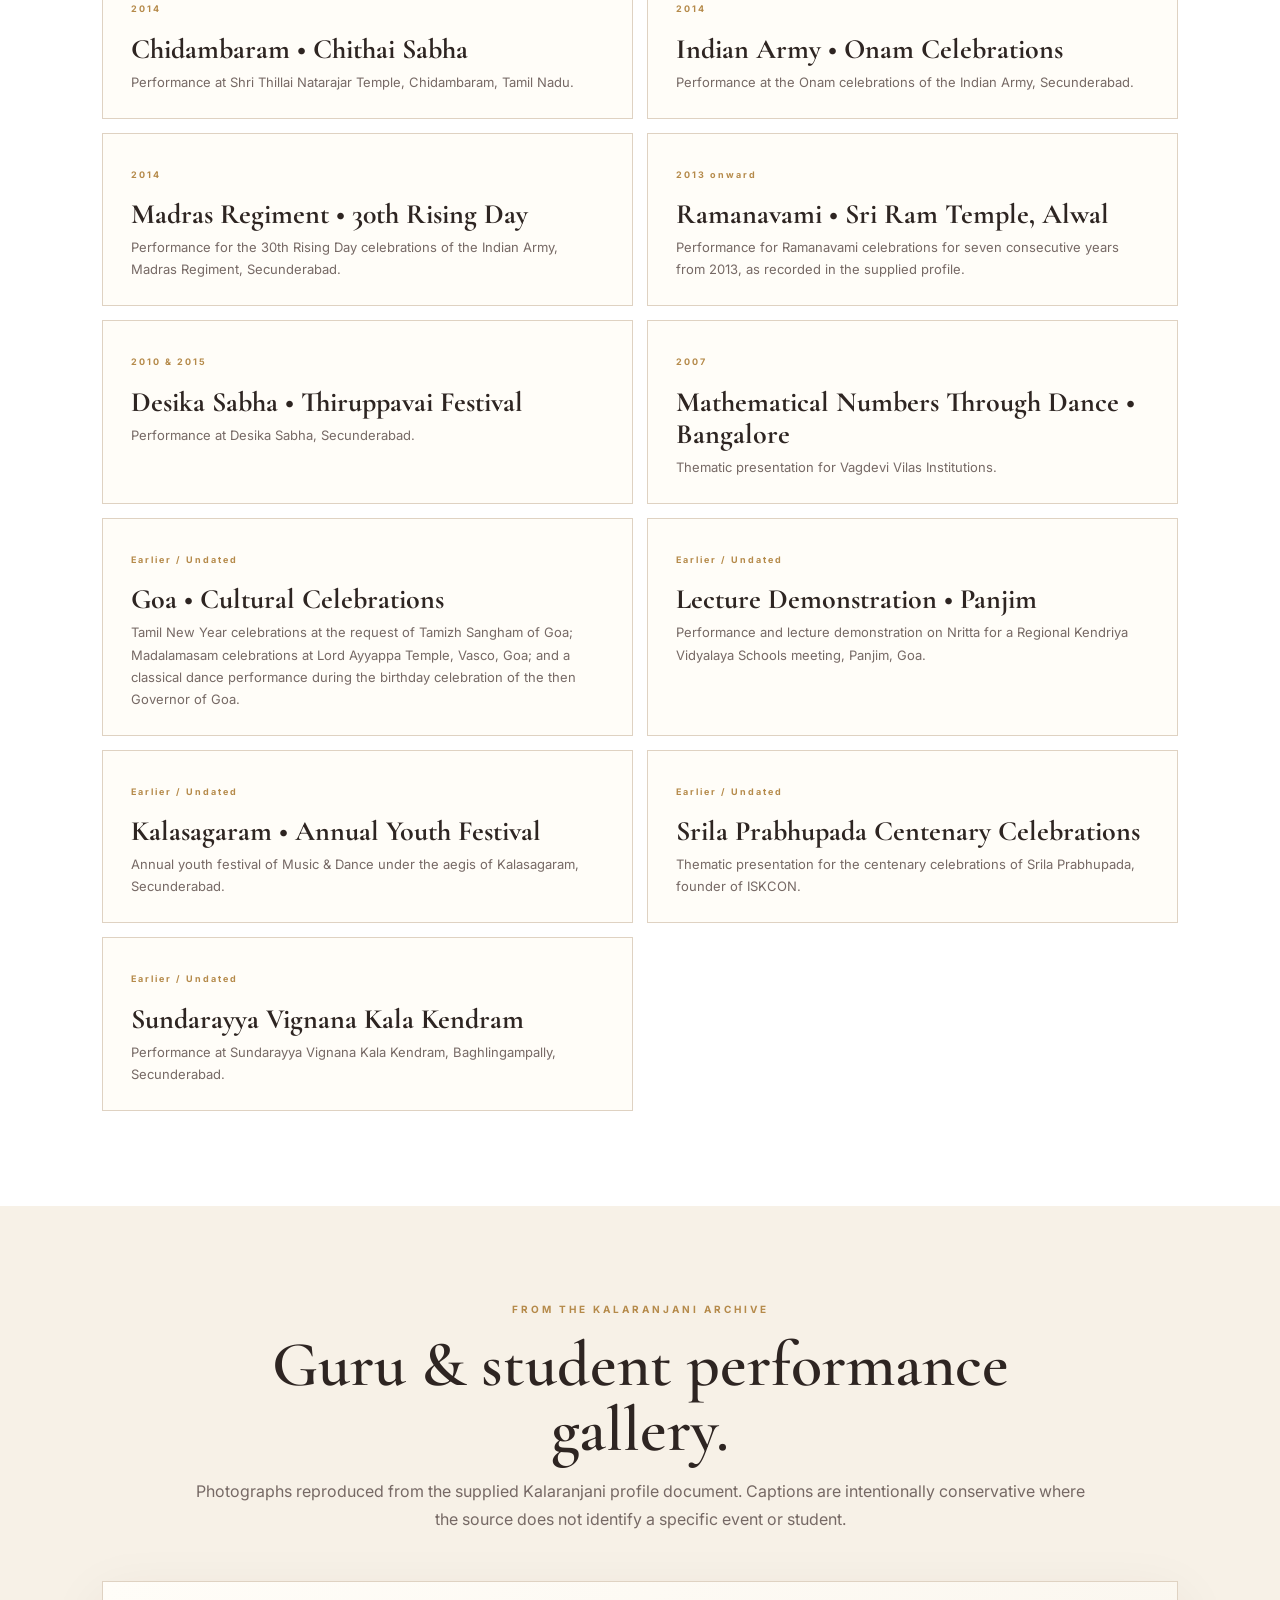
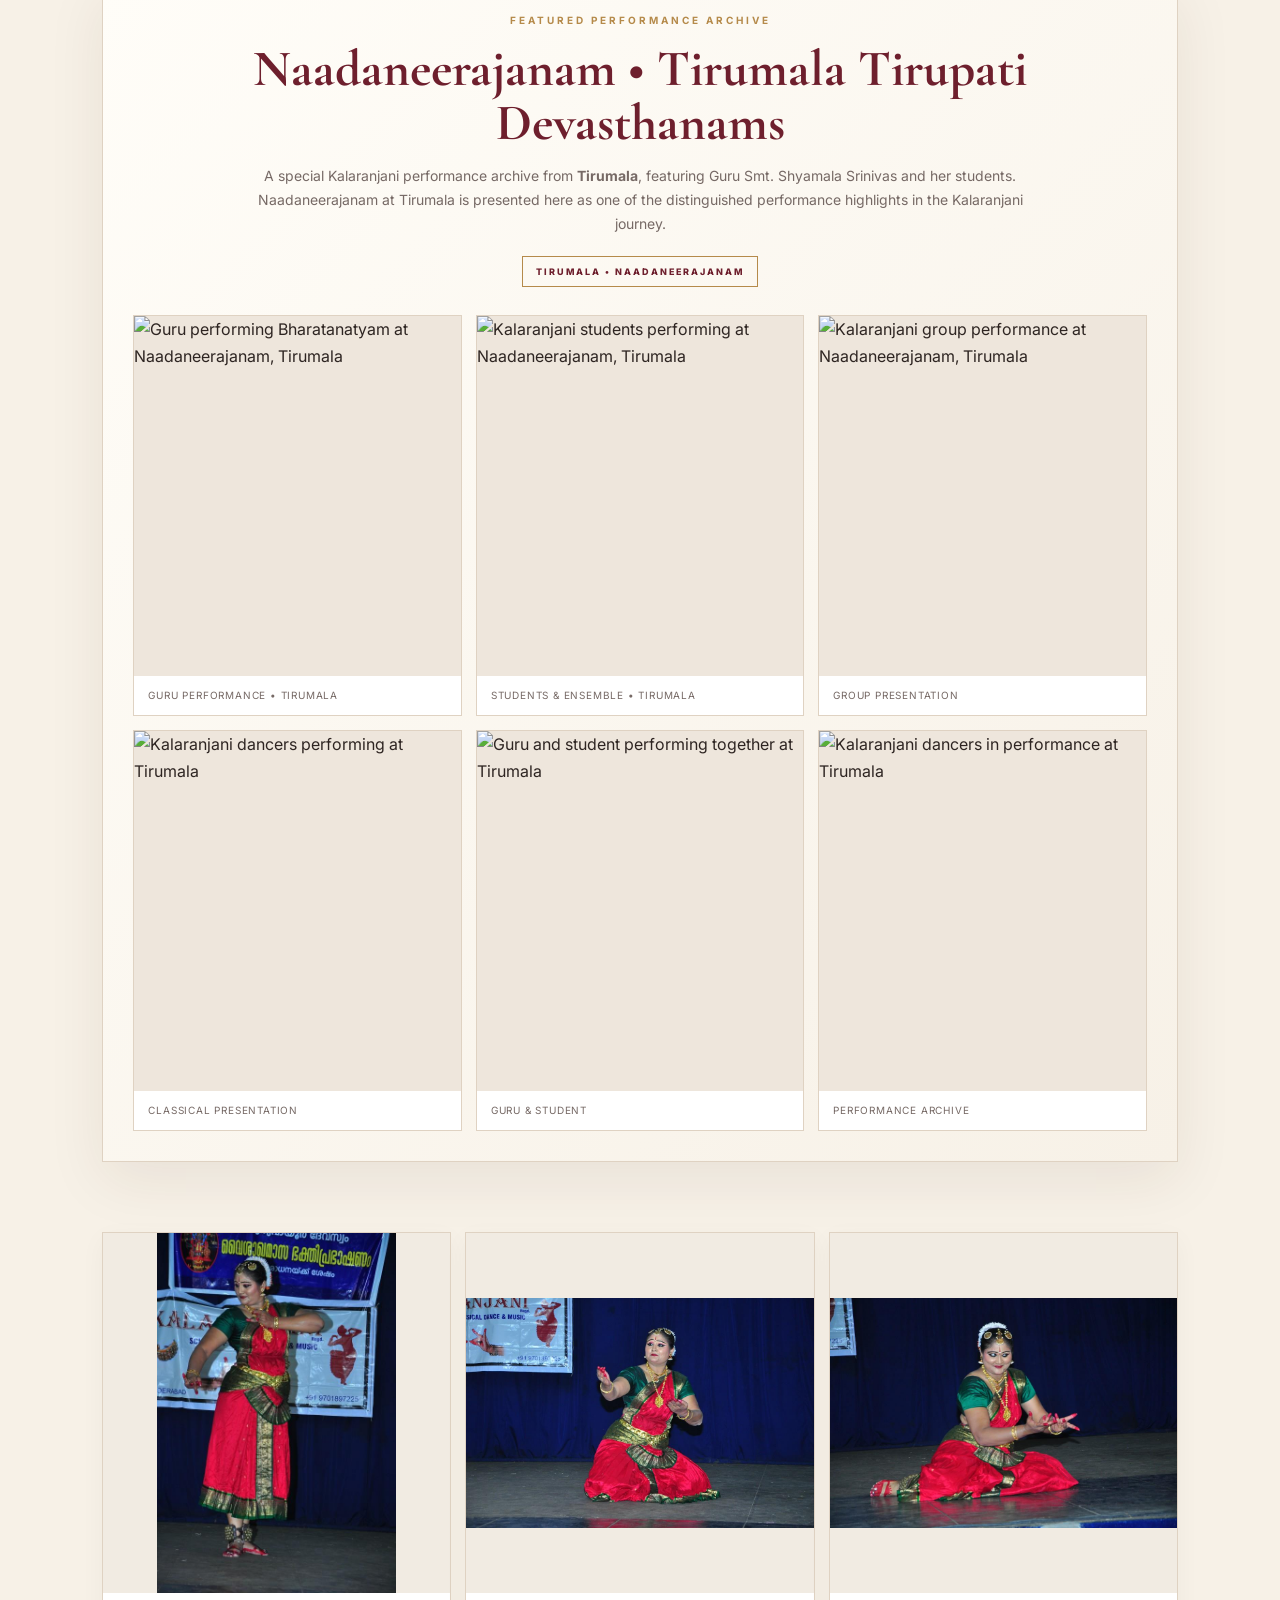
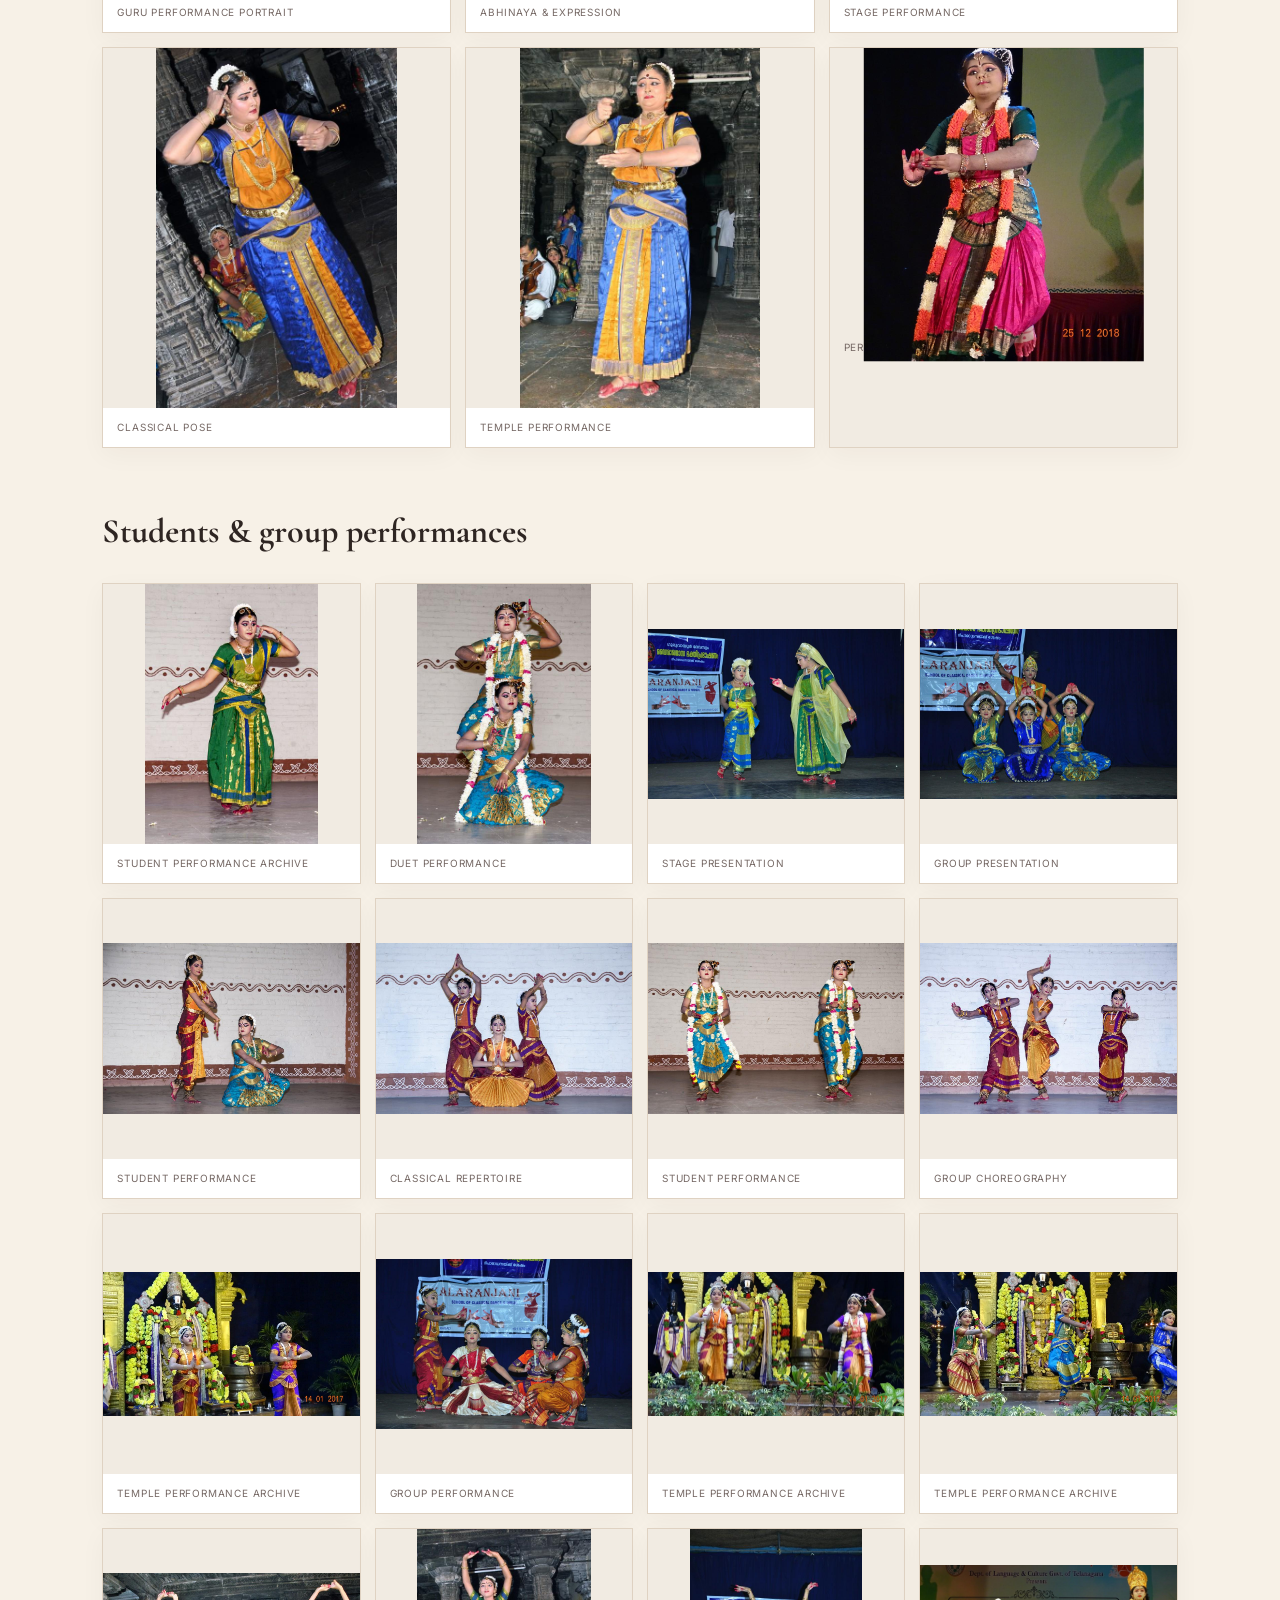
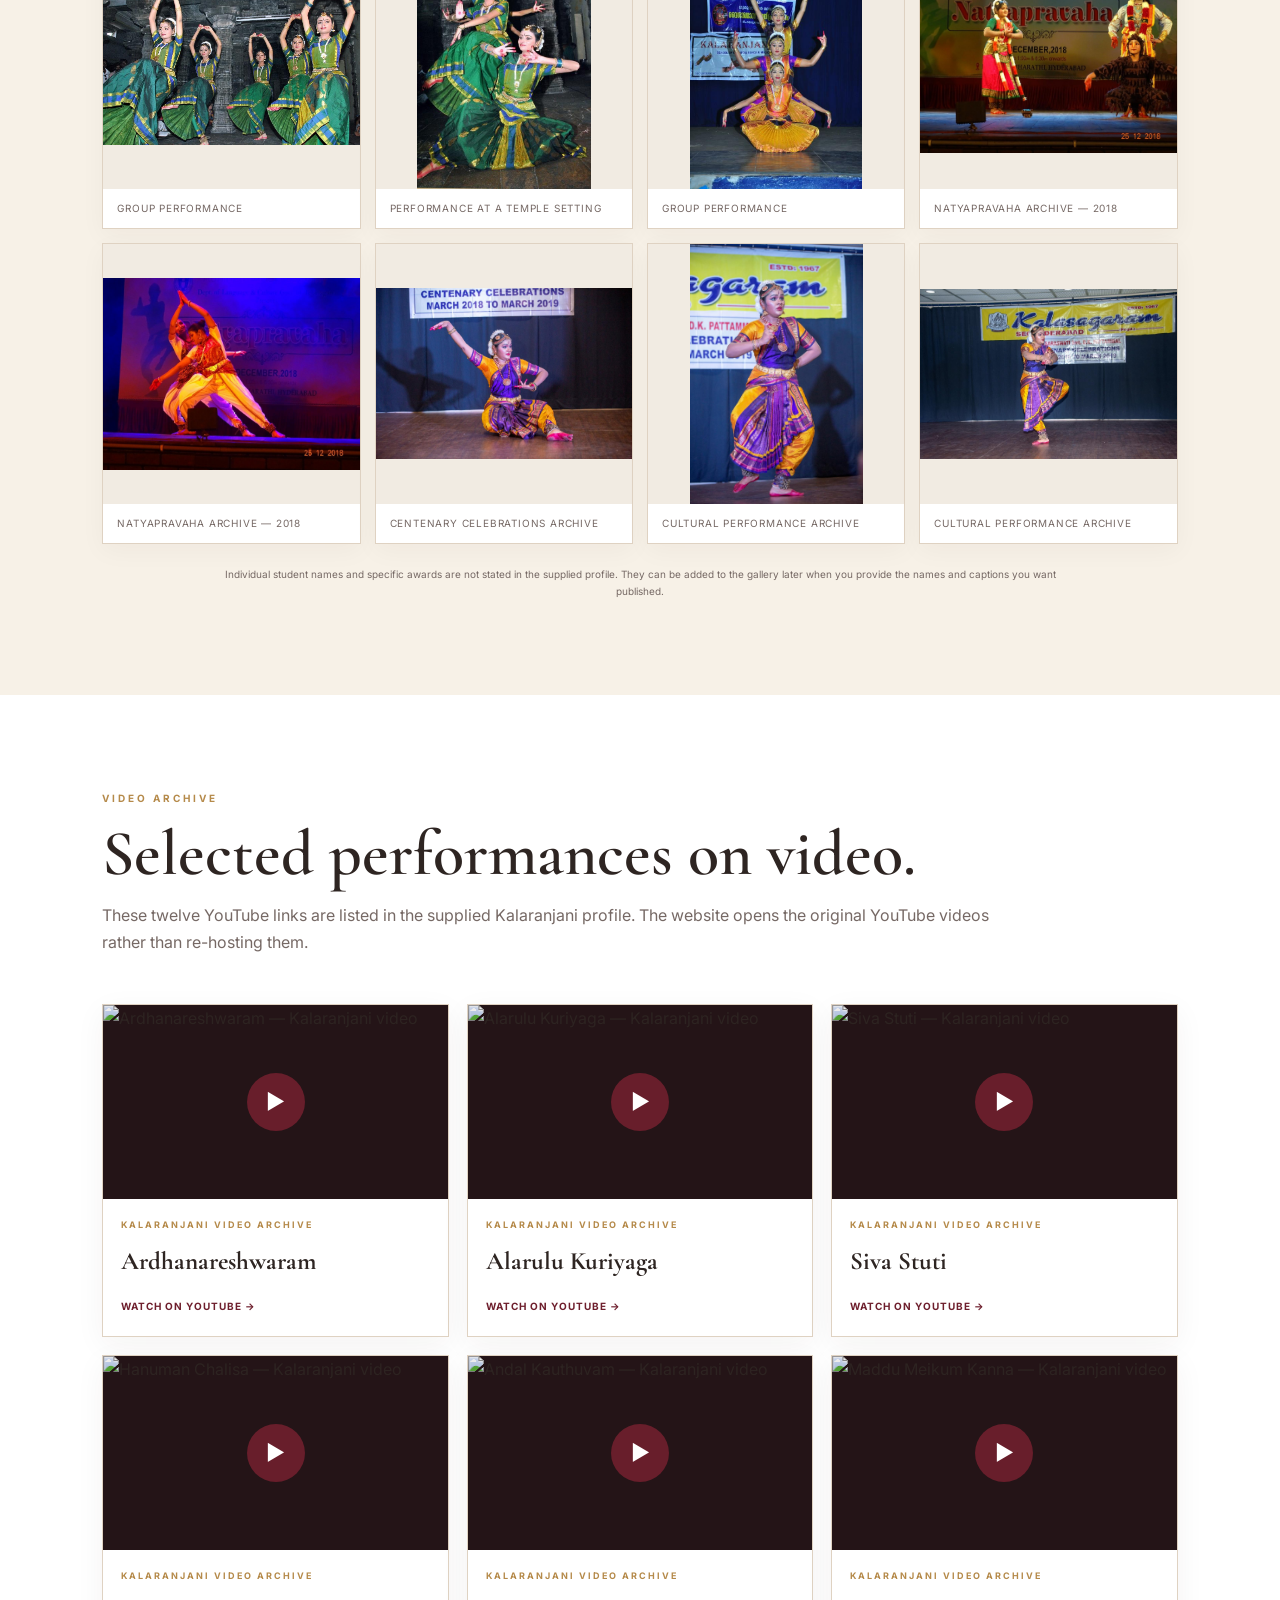
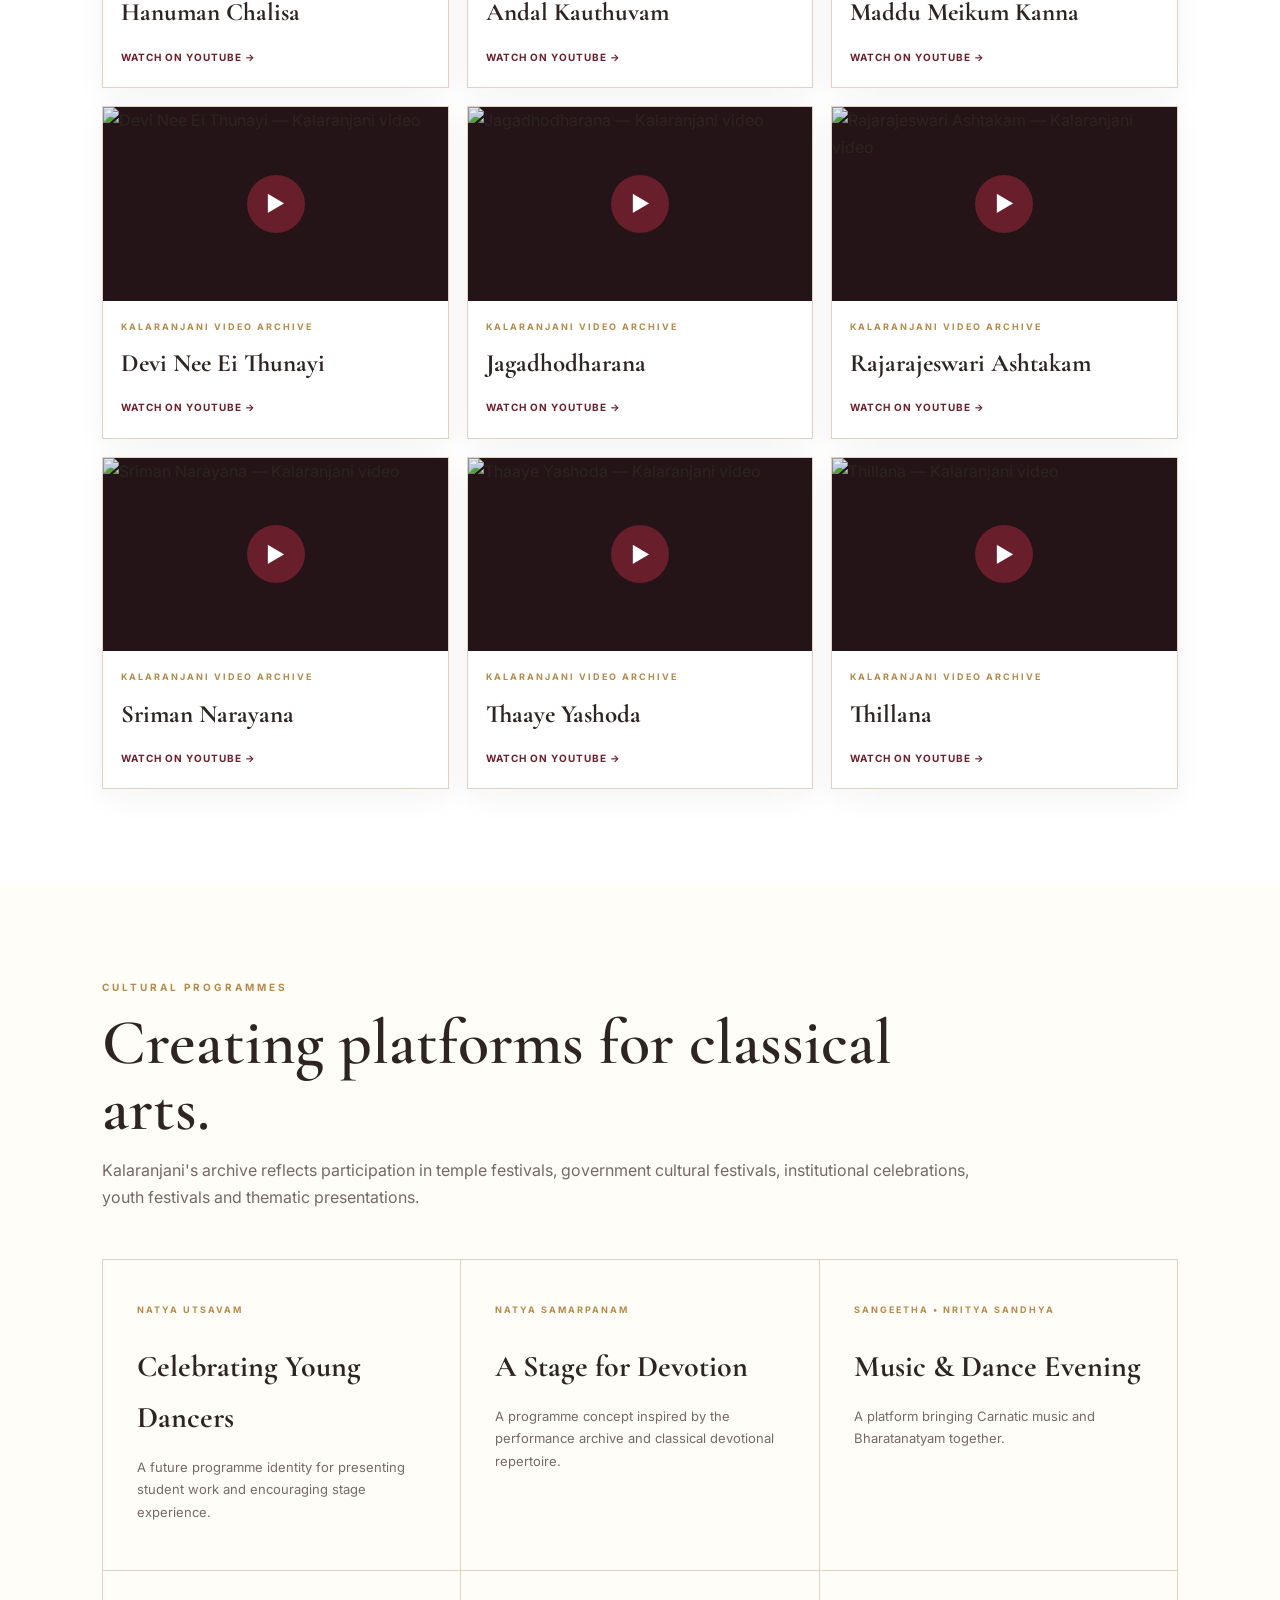
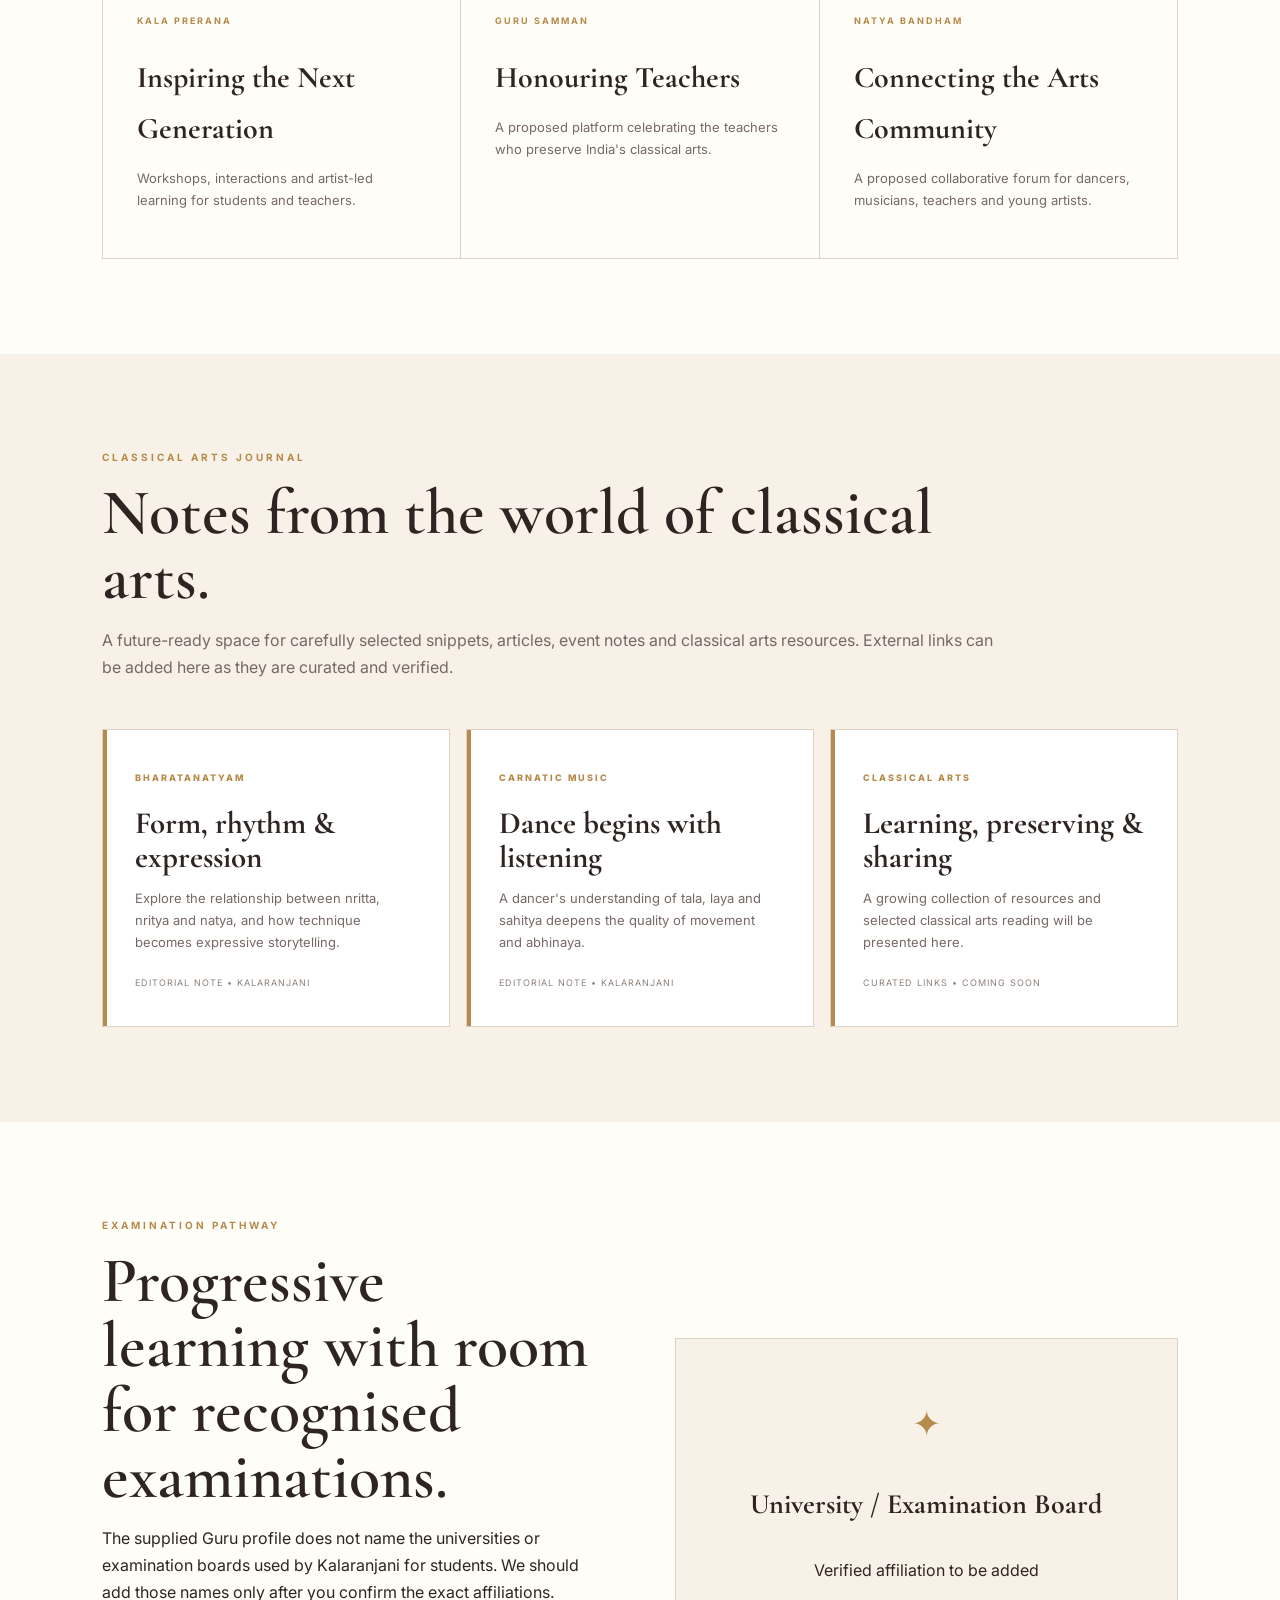
==== commit d61a0547: "Add files via upload" ====
--- a/index.html
+++ b/index.html
@@ -8,7 +8,7 @@
   <link rel="preconnect" href="https://fonts.googleapis.com">
   <link rel="preconnect" href="https://fonts.gstatic.com" crossorigin>
   <link href="https://fonts.googleapis.com/css2?family=Cormorant+Garamond:wght@500;600;700&family=Inter:wght@400;500;600;700&display=swap" rel="stylesheet">
-  <link rel="stylesheet" href="style.css?v=4">
+  <link rel="stylesheet" href="style.css?v=5">
 </head>
 <body>
 <header class="site-header">
@@ -125,6 +125,23 @@
 
 <section id="gallery" class="section gallery-section">
   <div class="section-heading center"><p class="eyebrow">FROM THE KALARANJANI ARCHIVE</p><h2>Guru & student performance gallery.</h2><p>Photographs reproduced from the supplied Kalaranjani profile document. Captions are intentionally conservative where the source does not identify a specific event or student.</p></div>
+  <div class="ttd-featured">
+    <div class="ttd-featured-intro">
+      <p class="eyebrow">FEATURED PERFORMANCE ARCHIVE</p>
+      <h3>Naadaneerajanam • Tirumala Tirupati Devasthanams</h3>
+      <p>A special Kalaranjani performance archive from <strong>Tirumala</strong>, featuring Guru Smt. Shyamala Srinivas and her students. Naadaneerajanam at Tirumala is presented here as one of the distinguished performance highlights in the Kalaranjani journey.</p>
+      <div class="ttd-badge">TIRUMALA • NAADANEERAJANAM</div>
+    </div>
+    <div class="ttd-featured-grid">
+      <figure><img src="assets/images/gallery/ttd-naadaneerajanam-01.jpg" alt="Guru performing Bharatanatyam at Naadaneerajanam, Tirumala"><figcaption>Guru performance • Tirumala</figcaption></figure>
+      <figure><img src="assets/images/gallery/ttd-naadaneerajanam-02.jpg" alt="Kalaranjani students performing at Naadaneerajanam, Tirumala"><figcaption>Students & ensemble • Tirumala</figcaption></figure>
+      <figure><img src="assets/images/gallery/ttd-naadaneerajanam-03.jpg" alt="Kalaranjani group performance at Naadaneerajanam, Tirumala"><figcaption>Group presentation</figcaption></figure>
+      <figure><img src="assets/images/gallery/ttd-naadaneerajanam-04.jpg" alt="Kalaranjani dancers performing at Tirumala"><figcaption>Classical presentation</figcaption></figure>
+      <figure><img src="assets/images/gallery/ttd-naadaneerajanam-05.jpg" alt="Guru and student performing together at Tirumala"><figcaption>Guru & student</figcaption></figure>
+      <figure><img src="assets/images/gallery/ttd-naadaneerajanam-06.jpg" alt="Kalaranjani dancers in performance at Tirumala"><figcaption>Performance archive</figcaption></figure>
+    </div>
+  </div>
+
   <div class="gallery guru-gallery">
     <figure><img src="assets/images/gallery/guru-shyamala-01.jpeg" alt="Bharatanatyam performance by Smt. Shyamala Srinivas"><figcaption>Guru performance portrait</figcaption></figure>
     <figure><img src="assets/images/gallery/guru-shyamala-02.jpeg" alt="Bharatanatyam performance by Smt. Shyamala Srinivas"><figcaption>Abhinaya & expression</figcaption></figure>
--- a/style.css
+++ b/style.css
@@ -70,3 +70,23 @@
 .lightbox-overlay{position:fixed;inset:0;background:rgba(18,10,12,.93);z-index:1000;display:grid;place-items:center;padding:30px;cursor:zoom-out}
 .lightbox-overlay img{max-width:94vw;max-height:90vh;object-fit:contain;box-shadow:0 20px 70px rgba(0,0,0,.45);cursor:default}
 .lightbox-close{position:absolute;right:22px;top:16px;width:44px;height:44px;border:0;border-radius:50%;background:rgba(255,255,255,.12);color:#fff;font-size:30px;cursor:pointer}
+
+/* ===== TIRUMALA / NAADANEERAJANAM FEATURED ARCHIVE ===== */
+.ttd-featured{margin:0 auto 70px;max-width:1400px;border:1px solid var(--line);background:linear-gradient(135deg,#fffdf8,#f7f1e7);box-shadow:0 18px 55px rgba(65,35,25,.08);padding:30px}
+.ttd-featured-intro{max-width:900px;margin:0 auto 28px;text-align:center}
+.ttd-featured-intro h3{font-family:"Cormorant Garamond",Georgia,serif;font-size:clamp(34px,4vw,52px);line-height:1.05;color:var(--maroon);margin:4px 0 14px}
+.ttd-featured-intro p:not(.eyebrow){font-size:14px;color:var(--muted);max-width:780px;margin:0 auto 16px}
+.ttd-badge{display:inline-block;border:1px solid var(--gold);color:var(--maroon);padding:7px 13px;font-size:9px;letter-spacing:2px;font-weight:800;margin-top:4px}
+.ttd-featured-grid{display:grid;grid-template-columns:repeat(3,1fr);gap:14px}
+.ttd-featured-grid figure{margin:0;background:#fff;border:1px solid var(--line);overflow:hidden}
+.ttd-featured-grid figure img{display:block;width:100%;height:360px;object-fit:contain;background:#eee6dc;transition:transform .3s ease}
+.ttd-featured-grid figure:hover img{transform:scale(1.018)}
+.ttd-featured-grid figcaption{padding:11px 14px;font-size:10px;letter-spacing:.8px;color:var(--muted);text-transform:uppercase}
+@media(max-width:900px){
+  .ttd-featured-grid{grid-template-columns:repeat(2,1fr)}
+}
+@media(max-width:560px){
+  .ttd-featured{padding:18px}
+  .ttd-featured-grid{grid-template-columns:1fr}
+  .ttd-featured-grid figure img{height:auto;max-height:500px}
+}
